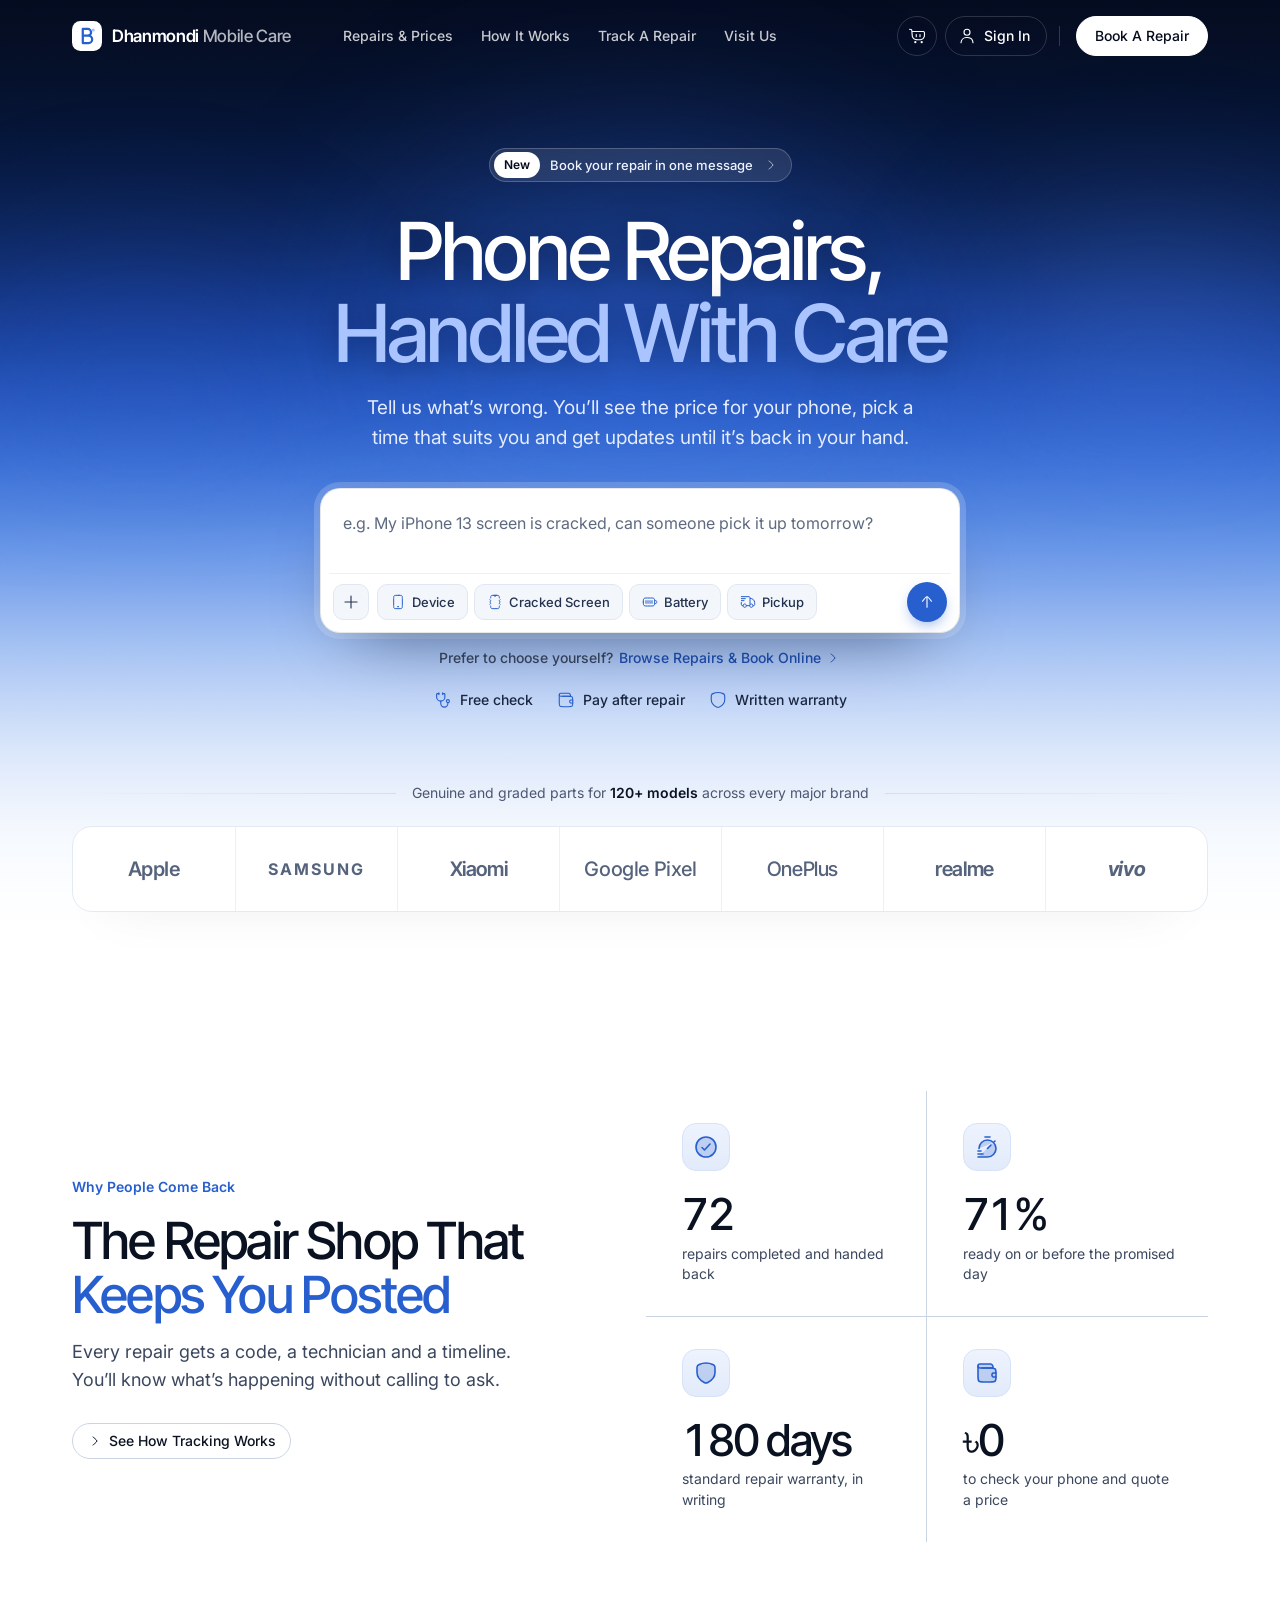
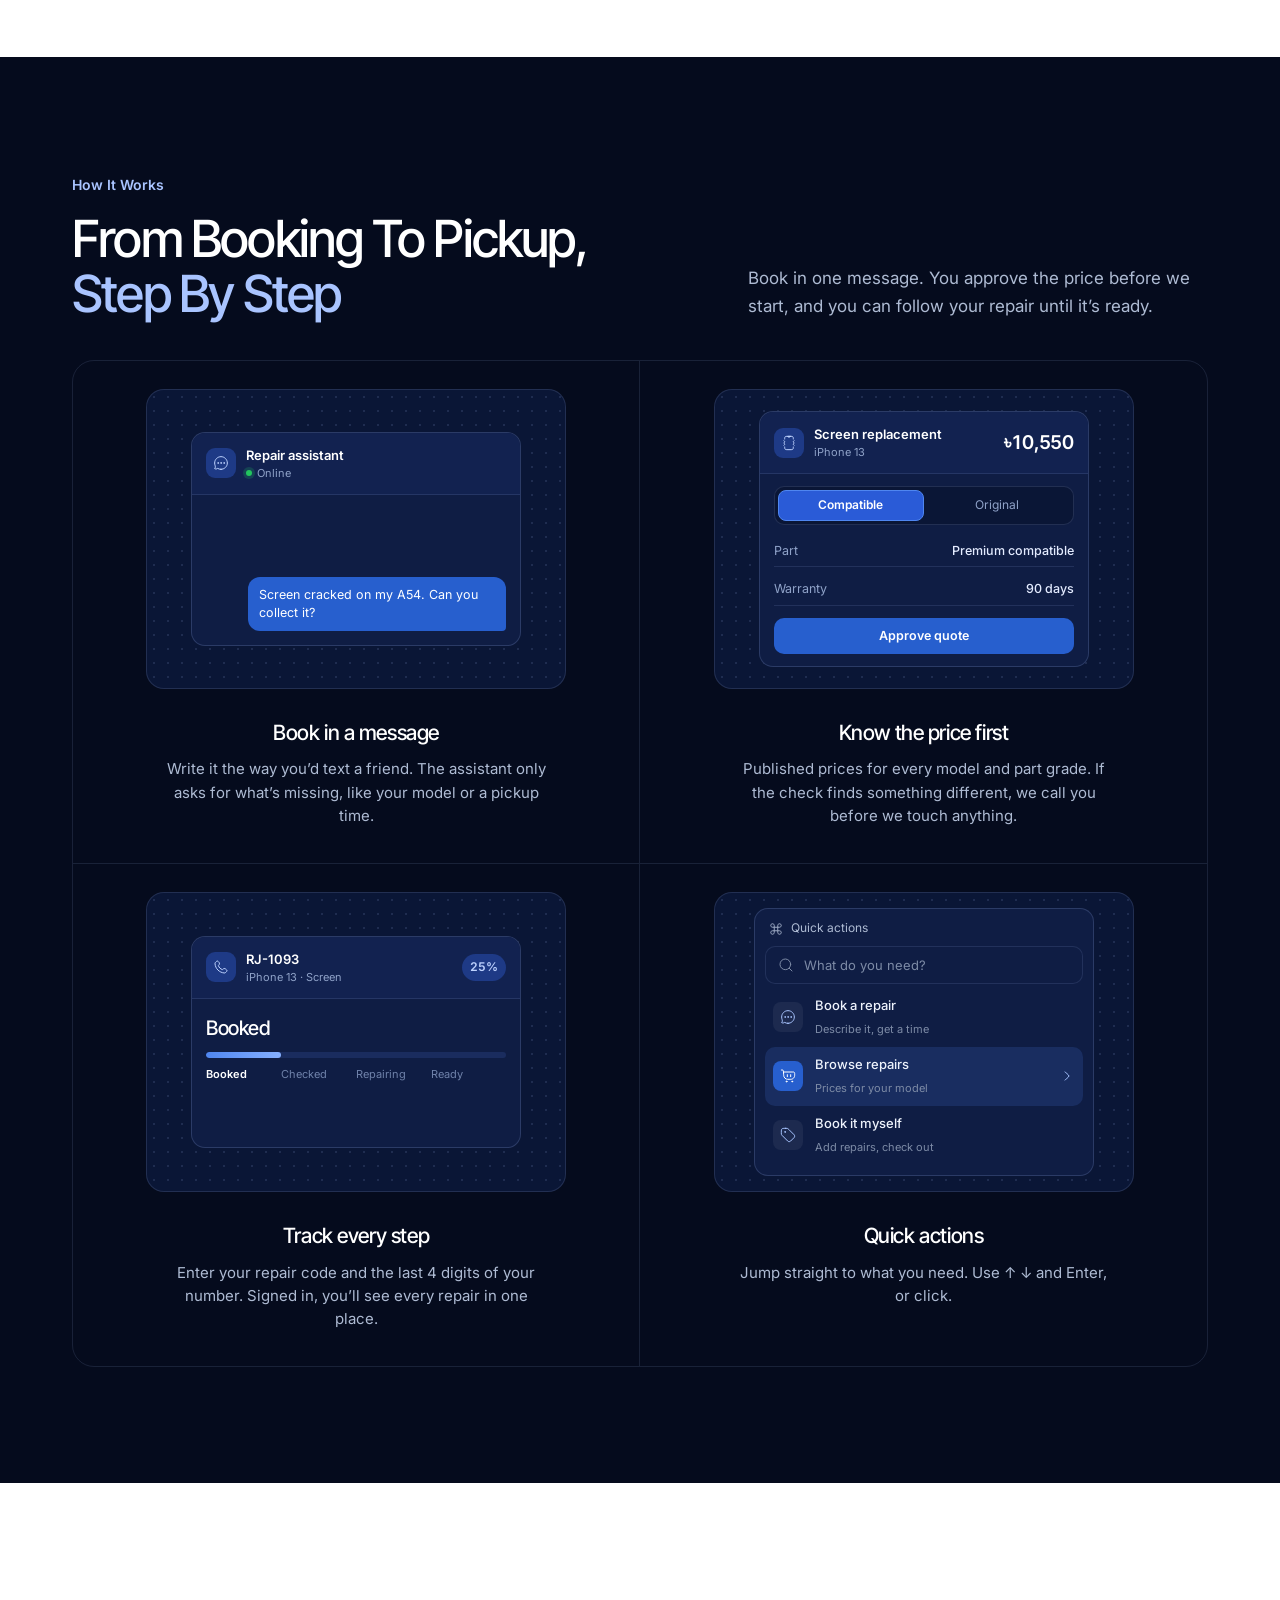
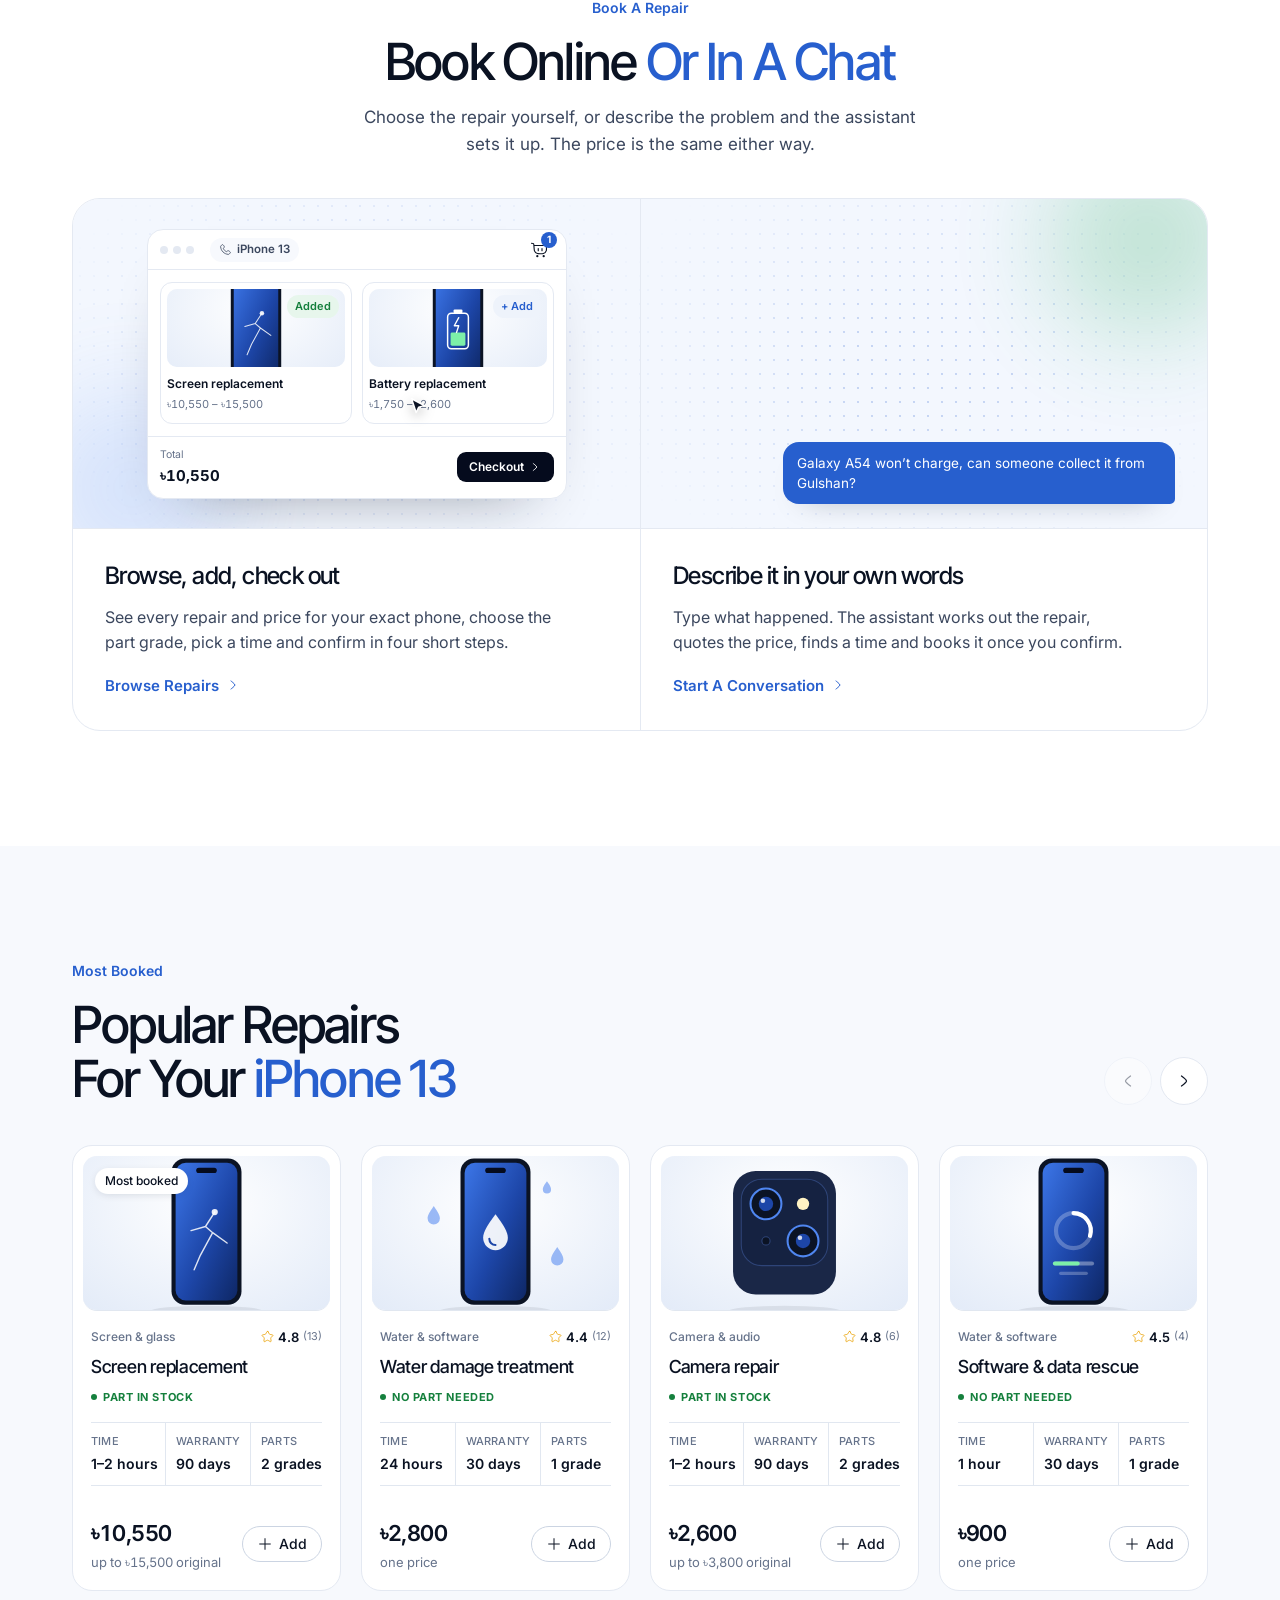
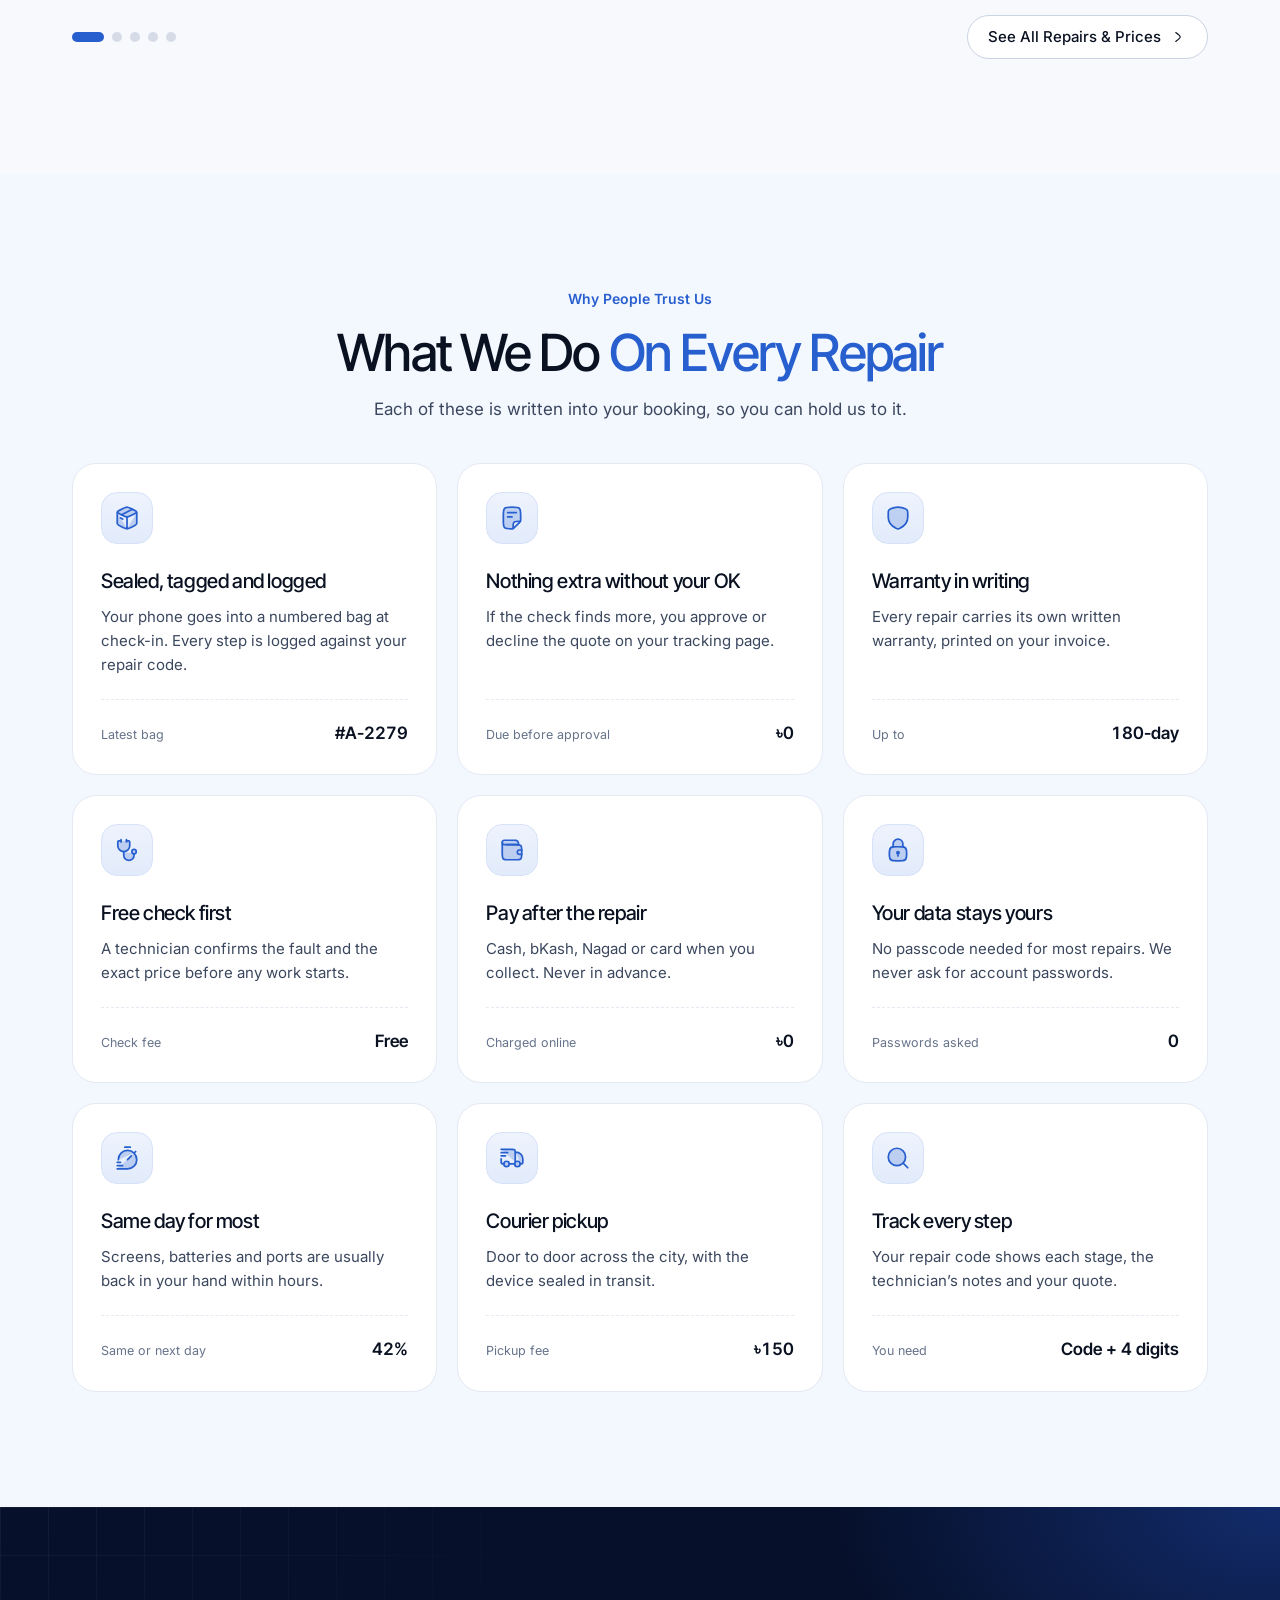
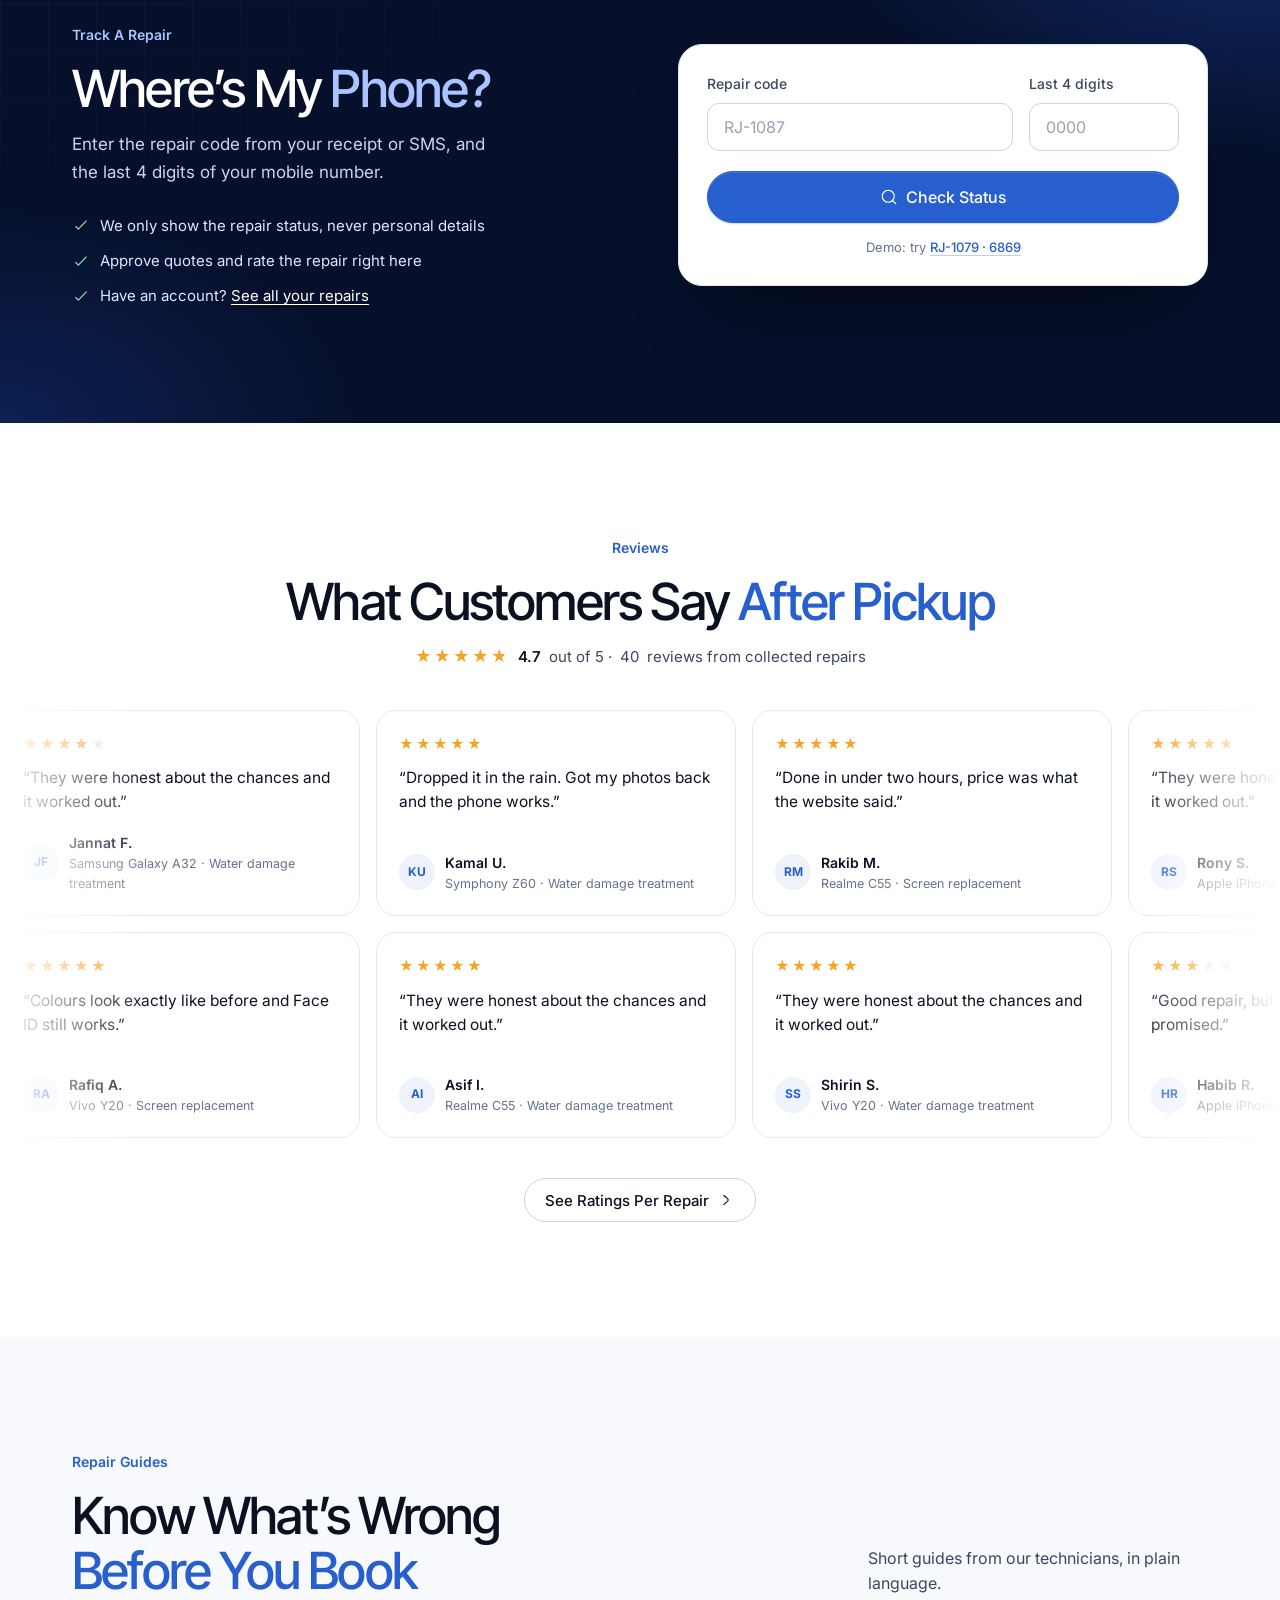
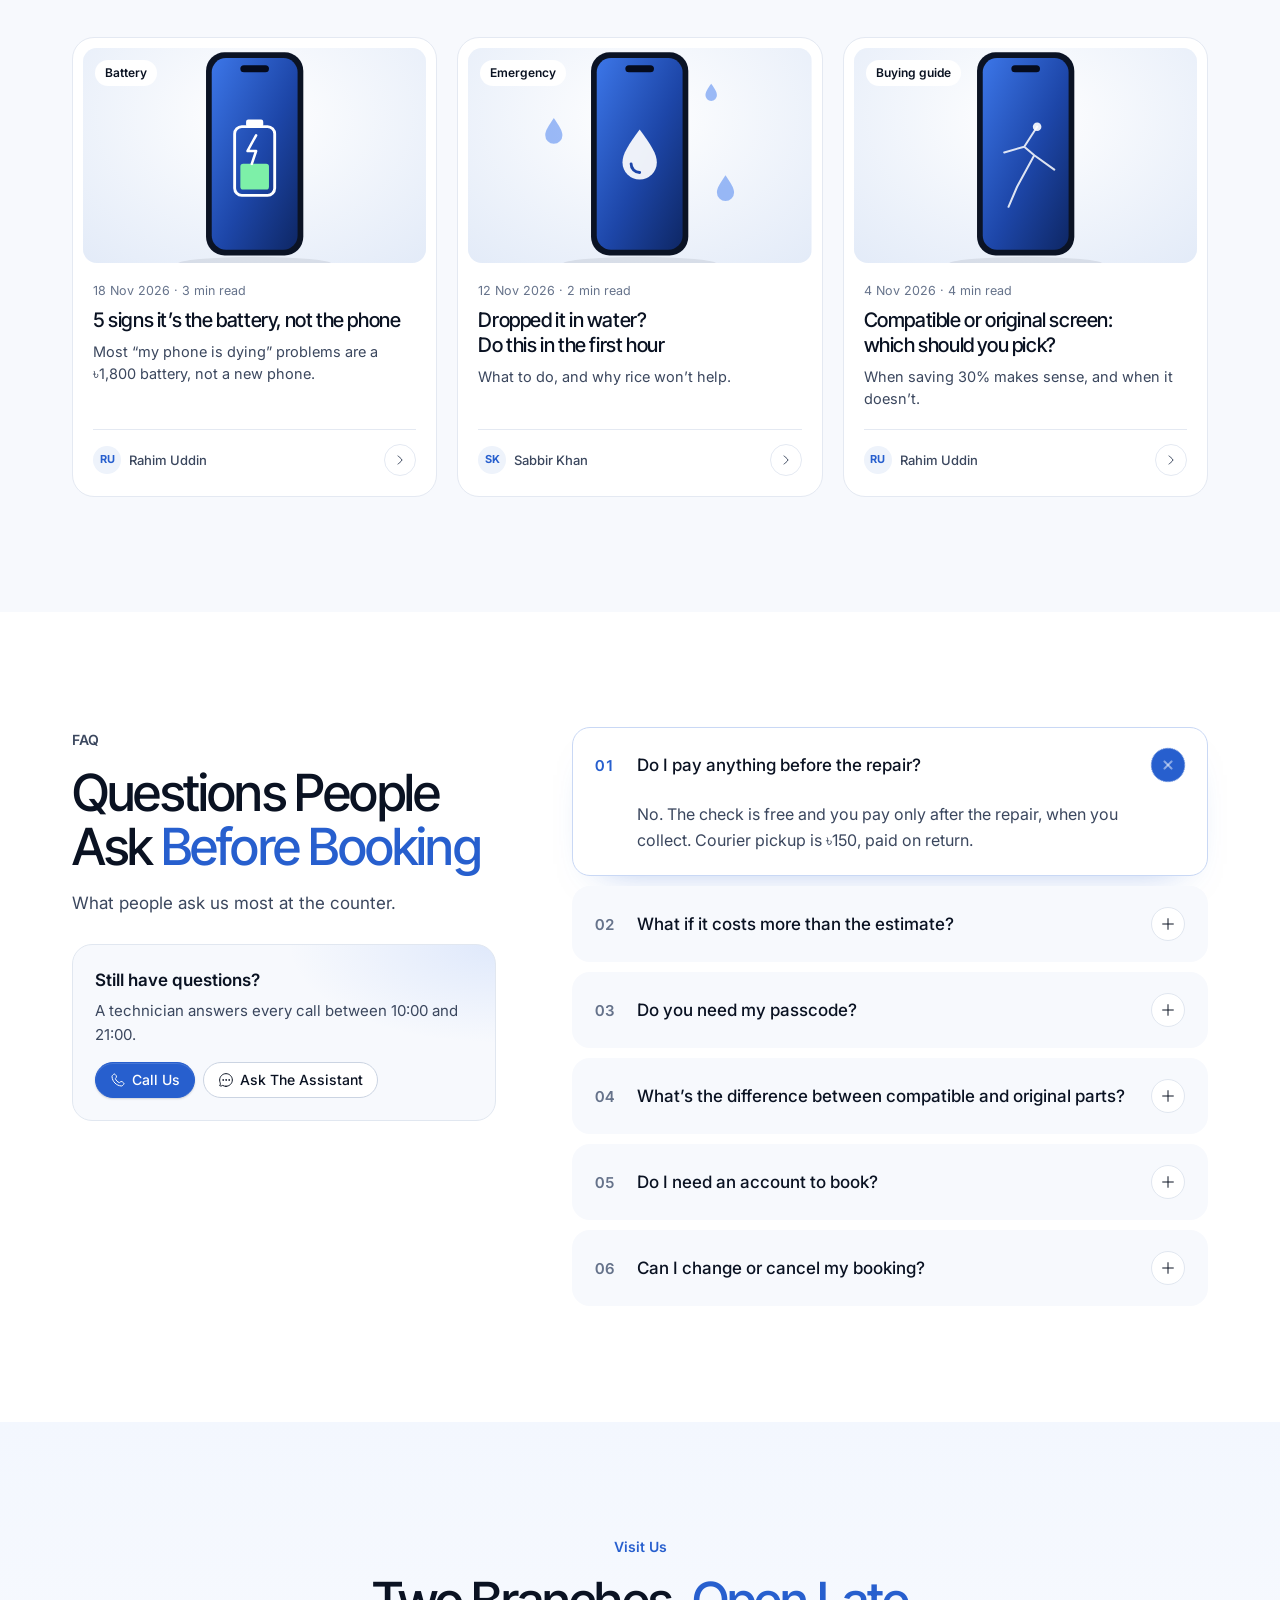
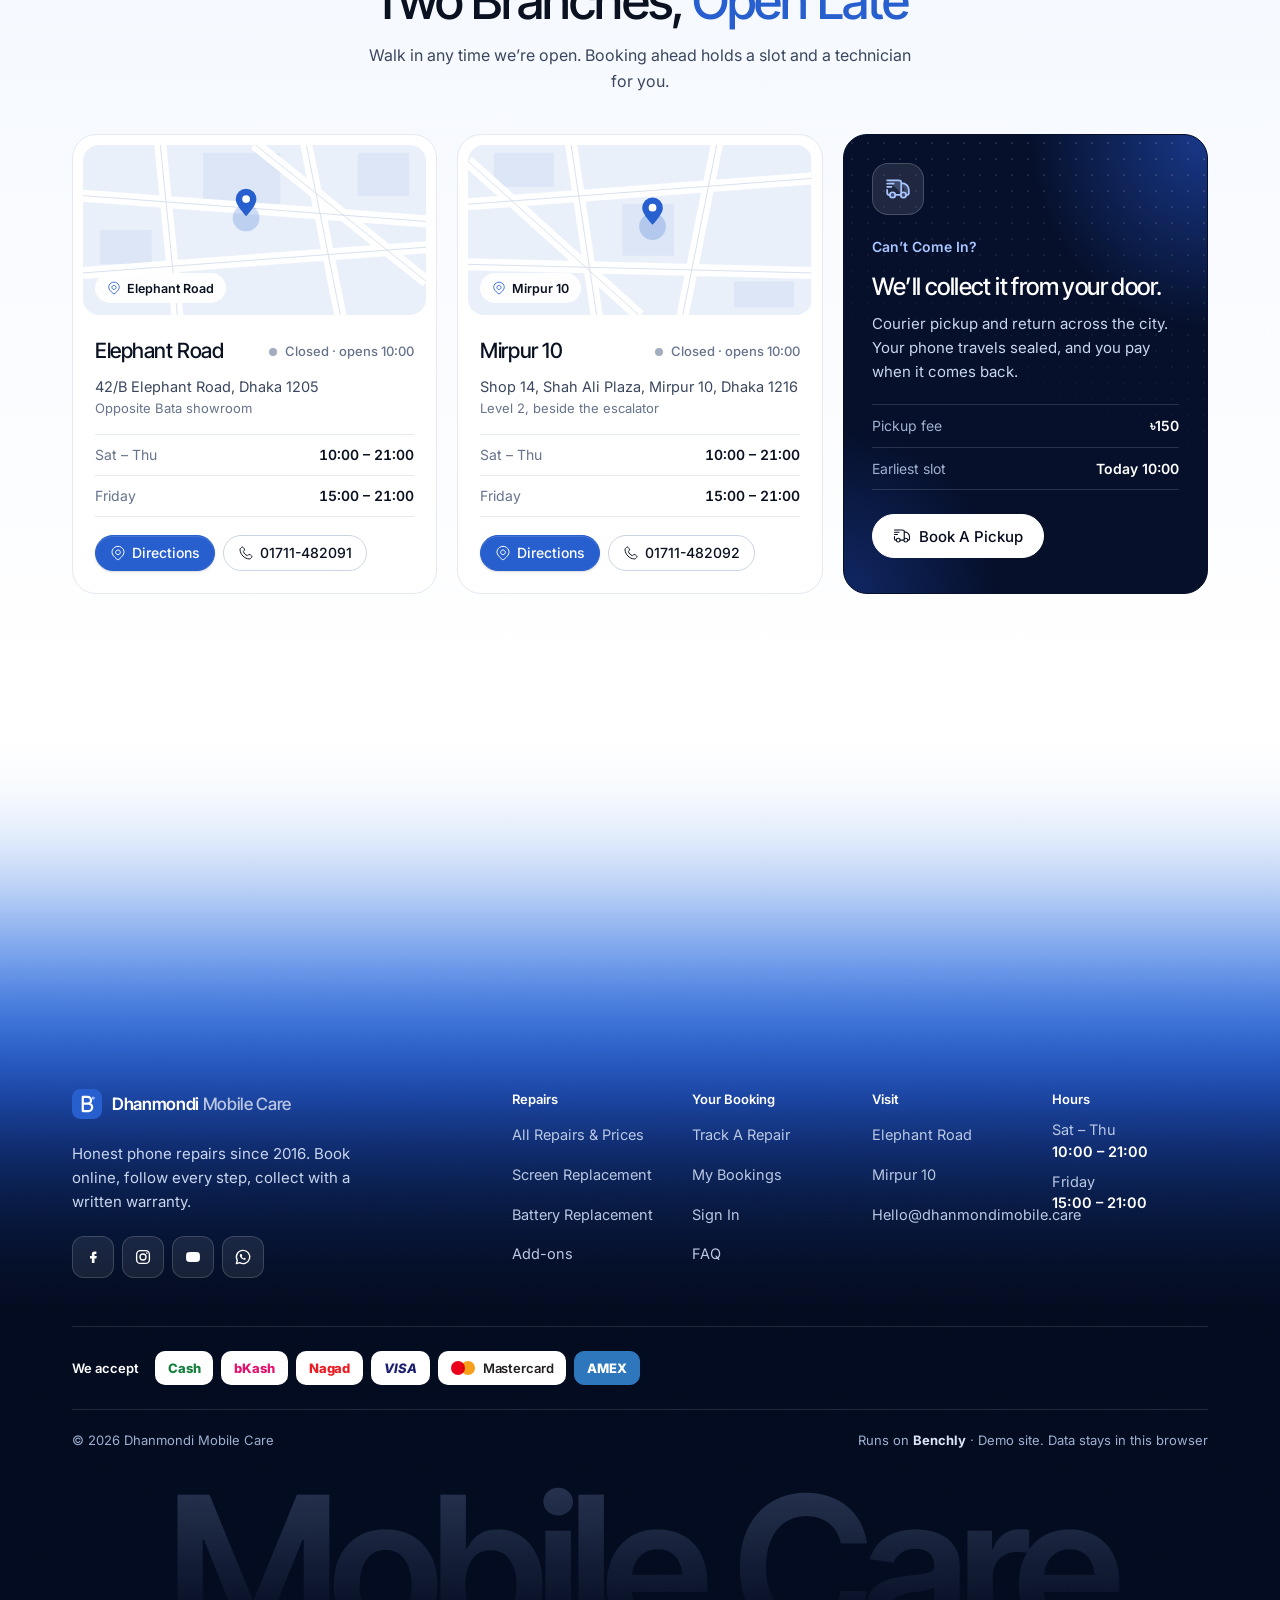
==== site/index.html @ 41fb2af5 "Sign in and sign up: single-column layout on tablet and mobile" ====
<!doctype html>
<html lang="en">
<head>
<meta charset="utf-8">
<meta name="viewport" content="width=device-width,initial-scale=1,viewport-fit=cover">
<title>Dhanmondi Mobile Care | Phone repair in Dhaka</title>
<meta name="description" content="Honest phone repair in Dhaka. See the price for your phone, book a time and track the repair. Screens, batteries, charging ports and more, each with a written warranty.">
<meta name="theme-color" content="#050B1D">
<link rel="icon" href="data:image/svg+xml,%3Csvg xmlns='http://www.w3.org/2000/svg' viewBox='0 0 32 32'%3E%3Crect width='32' height='32' rx='9' fill='%23275FCE'/%3E%3Cpath d='M12 10h8a2 2 0 0 1 2 2v12a2 2 0 0 1-2 2h-8a2 2 0 0 1-2-2V12a2 2 0 0 1 2-2Z' fill='none' stroke='white' stroke-width='2'/%3E%3C/svg%3E">
<link rel="preconnect" href="https://fonts.googleapis.com"><link rel="preconnect" href="https://fonts.gstatic.com" crossorigin>
<link href="https://fonts.googleapis.com/css2?family=Inter:wght@400;500;600&family=Inter+Tight:ital,wght@0,500;0,600;1,500;1,600&display=swap" rel="stylesheet">
<link rel="stylesheet" href="site.css?v=40"><link rel="stylesheet" href="pages.css?v=40"><link rel="stylesheet" href="lower.css?v=46">
<link rel="stylesheet" href="nx.css?v=91">
<link rel="preconnect" href="https://api.fontshare.com" crossorigin><link rel="stylesheet" href="https://api.fontshare.com/v2/css?f[]=general-sans@400,500,600&display=swap">
</head>
<body data-page="home">
<a class="skip" href="#main">Skip to content</a>
<header class="nav" id="nav"></header>

<main id="main">
<!-- HERO -->
<section class="hero" id="top" data-theme="dark">
  <div class="hero-mesh" aria-hidden="true"><i class="m1"></i><i class="m2"></i><i class="m3"></i><i class="m4"></i></div>
  <div class="wrap hero-in">
    <button class="announce" type="button" data-ai-open><span class="tag">New</span>Book your repair in one message<span data-icon="right"></span></button>
    <h1>Phone repairs,<br><em>handled with care</em></h1>
    <p class="lede">Tell us what’s wrong. You’ll see the price for your phone, pick a time that suits you and get updates until it’s back in your hand.</p>
    <form class="composer" id="heroAsk" autocomplete="off">
      <label for="heroInput" class="sr">Describe what’s wrong with your phone</label>
      <textarea id="heroInput" rows="2" maxlength="300" placeholder="e.g. My iPhone 13 screen is cracked, can someone pick it up tomorrow?"></textarea>
      <div class="c-bar">
        <div class="c-more"><button type="button" class="c-plus" aria-label="More options" aria-expanded="false" data-plus data-icon="plus"></button>
          <div class="c-menu" role="menu" hidden><button role="menuitem" type="button" data-go="#track"><span data-icon="search"></span>Track a repair</button><button role="menuitem" type="button" data-go="repairs.html"><span data-icon="tag"></span>Browse repairs & prices</button><button role="menuitem" type="button" data-go="#book"><span data-icon="list"></span>Book it myself</button></div></div>
        <div class="c-chips" aria-label="Suggestions">
          <button type="button" data-fill="iPhone 13"><span data-icon="phoneDev"></span>Device</button>
          <button type="button" data-fill="cracked screen"><span data-icon="glass"></span>Cracked screen</button>
          <button type="button" data-fill="battery drains fast"><span data-icon="battery"></span>Battery</button>
          <button type="button" data-fill="pick it up tomorrow"><span data-icon="truck"></span>Pickup</button>
        </div>
        <span class="c-count" aria-hidden="true"><span data-icon="secure"></span>Private</span>
        <button class="c-send" type="submit" aria-label="Send to the repair assistant" data-icon="send"></button>
      </div>
    </form>
    <p class="hero-alt">Prefer to choose yourself? <a href="repairs.html">Browse repairs & book online<span data-icon="right"></span></a></p>
    <ul class="hero-trust"><li><span data-icon="diag"></span>Free check</li><li><span data-icon="wallet"></span>Pay after repair</li><li><span data-icon="shield"></span>Written warranty</li></ul>
  </div>
  <div class="wrap brands2" aria-label="Brands we repair"><p class="br-cap"><span class="br-line"></span><span>Genuine and graded parts for <b>120+ models</b> across every major brand</span><span class="br-line"></span></p><ul class="br-row"><li><b class="b-apple">Apple</b></li><li><b class="b-sam">SAMSUNG</b></li><li><b class="b-xi">Xiaomi</b></li><li><b class="b-g">Google Pixel</b></li><li><b class="b-op">OnePlus</b></li><li><b class="b-re">realme</b></li><li><b class="b-vi">vivo</b></li></ul></div>
</section>

<!-- PROOF -->
<section class="proof">
  <div class="wrap proof-in">
    <div class="proof-copy"><p class="eyebrow">Why people come back</p><h2>The repair shop that<br><em>keeps you posted</em></h2><p>Every repair gets a code, a technician and a timeline. You’ll know what’s happening without calling to ask.</p><a class="s-btn sm" href="#track"><span data-icon="right"></span>See how tracking works</a></div>
    <div class="stats" id="stats" aria-label="Shop numbers">
      <div class="stat"><span class="s-ic" data-duo="okCircle"></span><b data-stat="delivered">0</b><small>repairs completed and handed back</small></div>
      <div class="stat"><span class="s-ic" data-duo="timer"></span><b data-stat="onTime">0%</b><small>ready on or before the promised day</small></div>
      <div class="stat"><span class="s-ic" data-duo="shield"></span><b data-stat="warranty">0 days</b><small>standard repair warranty, in writing</small></div>
      <div class="stat"><span class="s-ic" data-duo="wallet"></span><b>৳0</b><small>to check your phone and quote a price</small></div>
    </div>
  </div>
  <div class="proof-glow" aria-hidden="true"></div>
</section>

<!-- HOW (dark bento) -->
<section class="dark" id="how" data-theme="dark">
  <div class="dark-mesh" aria-hidden="true"></div>
  <div class="wrap">
    <div class="dark-head"><div><p class="eyebrow light">How it works</p><h2>From booking to pickup,<br><em>step by step</em></h2></div><p>Book in one message. You approve the price before we start, and you can follow your repair until it’s ready.</p></div>
    <div class="bento">
      <article class="b-card"><div class="b-vis hw hw-chat" data-s="0" aria-hidden="true"><div class="hw-win">
          <div class="hw-bar"><span class="hw-av" data-icon="chat"></span><span class="hw-id"><b>Repair assistant</b><small><i></i>Online</small></span></div>
          <div class="hw-body">
            <div class="hm me">Screen cracked on my A54. Can you collect it?</div>
            <div class="hm typing"><span></span><span></span><span></span></div>
            <div class="hm bot">Yes. A Galaxy A54 screen is <b>৳5,100</b>. Courier today at 18:00?</div>
            <div class="hm done"><span data-icon="check"></span>Booked · RJ-1094</div>
          </div></div></div>
        <h3>Book in a message</h3><p>Write it the way you’d text a friend. The assistant only asks for what’s missing, like your model or a pickup time.</p></article>
      <article class="b-card"><div class="b-vis hw hw-quote" data-s="0" aria-hidden="true"><div class="hw-win">
          <div class="hw-bar"><span class="hw-av" data-icon="glass"></span><span class="hw-id"><b>Screen replacement</b><small>iPhone 13</small></span><strong id="qvPrice">৳10,550</strong></div>
          <div class="hw-body">
            <div class="qv-seg"><span>Compatible</span><span>Original</span><i></i></div>
            <div class="qv-r"><span>Part</span><b id="qvGrade">Premium compatible</b></div>
            <div class="qv-r"><span>Warranty</span><b id="qvWar">90 days</b></div>
            <div class="qv-btn"><span class="a">Approve quote</span><span class="b"><span data-icon="check"></span>Approved. Nothing paid yet</span></div>
          </div></div></div>
        <h3>Know the price first</h3><p>Published prices for every model and part grade. If the check finds something different, we call you before we touch anything.</p></article>
      <article class="b-card"><div class="b-vis hw hw-track" data-s="0" aria-hidden="true"><div class="hw-win">
          <div class="hw-bar"><span class="hw-av" data-icon="phone"></span><span class="hw-id"><b>RJ-1093</b><small>iPhone 13 · Screen</small></span><em class="tv-pct" id="tvPct">25%</em></div>
          <div class="hw-body">
            <b class="tv-title" id="tvTitle">Checked</b>
            <div class="tv-bar"><i></i></div>
            <ol class="tv-steps"><li>Booked</li><li>Checked</li><li>Repairing</li><li>Ready</li></ol>
            <p class="tv-note" id="tvNote"><span class="dot"></span>Rahim confirmed the fault · 11:04</p>
          </div></div></div>
        <h3>Track every step</h3><p>Enter your repair code and the last 4 digits of your number. Signed in, you’ll see every repair in one place.</p></article>
      <article class="b-card"><div class="b-vis hw qa" id="qa"><div class="hw-win qa-win">
          <div class="qa-h"><span data-icon="cmd"></span>Quick actions</div>
          <div class="qa-search"><span data-icon="search"></span><input id="qaInput" type="search" placeholder="What do you need?" aria-label="Filter quick actions"></div>
          <ul class="qa-list" role="list" id="qaList"></ul></div></div>
        <h3>Quick actions</h3><p>Jump straight to what you need. Use ↑ ↓ and Enter, or click.</p></article>
      <i class="b-cross" aria-hidden="true"></i>
    </div>
  </div>
</section>

<!-- TWO WAYS -->
<!-- ================= BOOK (two ways, dotted feature cards) ================= -->
<section class="nx nx-book" id="book">
  <div class="wrap">
    <header class="nx-head"><p class="nx-k">Book a repair</p><h2>Book online <em>or in a chat</em></h2><p>Choose the repair yourself, or describe the problem and the assistant sets it up. The price is the same either way.</p></header>
    <div class="fx-grid">
      <article class="fx-card">
        <div class="fx-vis" aria-hidden="true">
          <div class="bk-shop" data-s="0">
            <div class="bks-win">
              <div class="bks-bar"><span class="bks-dots"><i></i><i></i><i></i></span><span class="bks-dev"><span data-icon="phone"></span>iPhone 13</span><span class="bks-cart"><span data-icon="cart"></span><b id="bkCount">1</b></span></div>
              <div class="bks-grid">
                <div class="bk-p p1"><span class="bk-art" data-art="screen"></span><b>Screen replacement</b><small>৳10,550 – ৳15,500</small><i class="ok">Added</i></div>
                <div class="bk-p p2"><span class="bk-art" data-art="battery"></span><b>Battery replacement</b><small>৳1,750 – ৳2,600</small><i class="add">+ Add</i><i class="ok">Added</i></div>
              </div>
              <div class="bks-foot"><span><small>Total</small><b id="bkTotal">৳10,550</b></span><em>Checkout<span data-icon="right"></span></em></div>
              <svg class="bks-cur" width="22" height="22" viewBox="0 0 24 24"><path d="M5 3l14 7.5-6.2 1.6L10 18z" fill="#0B1324" stroke="#fff" stroke-width="1.6" stroke-linejoin="round"/></svg>
            </div>
          </div>
        </div>
        <div class="fx-txt"><h3>Browse, add, check out</h3><p>See every repair and price for your exact phone, choose the part grade, pick a time and confirm in four short steps.</p><a class="fx-a" href="repairs.html">Browse repairs<span data-icon="right"></span></a></div>
      </article>
      <article class="fx-card">
        <div class="fx-vis" aria-hidden="true">
          <div class="bk-chat" data-s="0">
            <div class="bc me">Galaxy A54 won’t charge, can someone collect it from Gulshan?</div>
            <div class="bc dots"><span></span><span></span><span></span></div>
            <div class="bc bot"><span class="bc-av" data-icon="chat"></span><span>Charging port repair is <b>৳800</b>. When should our courier come?</span></div>
            <div class="bc-chips"><span>Today 18:00</span><span>Tomorrow 10:00</span></div>
            <div class="bc-done"><span data-icon="check"></span><span><b>Booked · RJ-1094</b><small>Courier today 18:00</small></span></div>
          </div>
        </div>
        <div class="fx-txt"><h3>Describe it in your own words</h3><p>Type what happened. The assistant works out the repair, quotes the price, finds a time and books it once you confirm.</p><button class="fx-a" type="button" data-ai-open>Start a conversation<span data-icon="right"></span></button></div>
      </article>
    </div>
  </div>
</section>

<!-- ================= POPULAR (product cards) ================= -->
<section class="nx nx-pop" id="popular">
  <div class="wrap">
    <div class="nx-split"><div><p class="nx-k">Most booked</p><h2>Popular repairs for your <em data-dev-name>iPhone 13</em></h2></div>
      <div class="car-nav"><button type="button" class="car-b" data-car="-1" aria-label="Previous repairs" aria-controls="featGrid"><span data-icon="left"></span></button><button type="button" class="car-b" data-car="1" aria-label="Next repairs" aria-controls="featGrid"><span data-icon="right"></span></button></div></div>
    <div class="car" id="featCar"><div class="car-track" id="featGrid" role="list" aria-label="Most booked repairs" tabindex="0"></div></div>
    <div class="car-foot"><div class="car-dots" id="featDots" aria-hidden="true"></div><a class="s-btn" href="repairs.html">See all repairs & prices<span data-icon="right"></span></a></div>
  </div>
</section>


<!-- ================= TRUST (9 consistent cards, duotone icons) ================= -->
<section class="nx nx-prom">
  <div class="wrap">
    <header class="nx-head"><p class="nx-k">Why people trust us</p><h2>What we do <em>on every repair</em></h2><p>Each of these is written into your booking, so you can hold us to it.</p></header>
    <ul class="tc-grid"><li class="tc"><span class="tc-ic" data-duo="package"></span><h3>Sealed, tagged and logged</h3><p>Your phone goes into a numbered bag at check-in. Every step is logged against your repair code.</p><span class="tc-f"><small>Latest bag</small><b data-cfg="lastTag"></b></span></li><li class="tc"><span class="tc-ic" data-duo="file"></span><h3>Nothing extra without your OK</h3><p>If the check finds more, you approve or decline the quote on your tracking page.</p><span class="tc-f"><small>Due before approval</small><b>৳0</b></span></li><li class="tc"><span class="tc-ic" data-duo="shield"></span><h3>Warranty in writing</h3><p>Every repair carries its own written warranty, printed on your invoice.</p><span class="tc-f"><small>Up to</small><b data-cfg="maxWarranty"></b></span></li><li class="tc"><span class="tc-ic" data-duo="diag"></span><h3>Free check first</h3><p>A technician confirms the fault and the exact price before any work starts.</p><span class="tc-f"><small>Check fee</small><b>Free</b></span></li><li class="tc"><span class="tc-ic" data-duo="wallet"></span><h3>Pay after the repair</h3><p>Cash, bKash, Nagad or card when you collect. Never in advance.</p><span class="tc-f"><small>Charged online</small><b>৳0</b></span></li><li class="tc"><span class="tc-ic" data-duo="lock"></span><h3>Your data stays yours</h3><p>No passcode needed for most repairs. We never ask for account passwords.</p><span class="tc-f"><small>Passwords asked</small><b>0</b></span></li><li class="tc"><span class="tc-ic" data-duo="timer"></span><h3>Same day for most</h3><p>Screens, batteries and ports are usually back in your hand within hours.</p><span class="tc-f"><small>Same or next day</small><b data-cfg="sameDay"></b></span></li><li class="tc"><span class="tc-ic" data-duo="truck"></span><h3>Courier pickup</h3><p>Door to door across the city, with the device sealed in transit.</p><span class="tc-f"><small>Pickup fee</small><b data-cfg="pickup"></b></span></li><li class="tc"><span class="tc-ic" data-duo="search"></span><h3>Track every step</h3><p>Your repair code shows each stage, the technician’s notes and your quote.</p><span class="tc-f"><small>You need</small><b>Code + 4 digits</b></span></li></ul>
  </div>
</section>

<!-- ================= TRACK (dark band) ================= -->
<section class="nx nx-track" id="track" data-theme="dark">
  <div class="wrap tr-in">
    <div class="tr-copy"><p class="nx-k light">Track a repair</p><h2>Where’s my <em>phone?</em></h2><p>Enter the repair code from your receipt or SMS, and the last 4 digits of your mobile number.</p>
      <ul class="tr-list"><li><span data-icon="check"></span>We only show the repair status, never personal details</li><li><span data-icon="check"></span>Approve quotes and rate the repair right here</li><li><span data-icon="check"></span><span>Have an account? <a href="account.html#bookings">See all your repairs</a></span></li></ul></div>
    <div class="track-card">
      <form id="trackForm" novalidate>
        <div class="f-row"><div class="f"><label for="tCode">Repair code</label><input id="tCode" name="code" placeholder="RJ-1087" autocomplete="off" autocapitalize="characters" spellcheck="false"></div><div class="f sm"><label for="tPhone">Last 4 digits</label><input id="tPhone" name="last4" placeholder="0000" inputmode="numeric" maxlength="4" autocomplete="off"></div></div>
        <p class="f-err" id="tErr" role="alert"></p>
        <button class="s-btn primary block lg" type="submit"><span data-icon="search"></span>Check status</button>
        <p class="demo-hint" id="demoHint"></p>
      </form>
      <div id="trackOut" aria-live="polite"></div>
    </div>
  </div>
</section>

<!-- ================= REVIEWS (wall) ================= -->
<section class="nx nx-voices" id="reviews">
  <div class="wrap">
    <header class="nx-head"><p class="nx-k">Reviews</p><h2>What customers say <em>after pickup</em></h2><p class="vw-sum"><span class="vw-stars" id="vwStars"></span><b data-cfg="rating"></b> out of 5 · <span data-cfg="reviews"></span> reviews from collected repairs</p></header>
  </div>
  <div class="vw" id="voiceWall" aria-label="Customer reviews"><div class="vw-row" data-dir="l"></div><div class="vw-row" data-dir="r"></div></div>
  <div class="wrap nx-more"><a class="s-btn" href="repairs.html">See ratings per repair<span data-icon="right"></span></a></div>
</section>

<!-- ================= GUIDES (tips rail) ================= -->
<section class="nx nx-guides" id="guides">
  <div class="wrap">
    <div class="nx-split"><div><p class="nx-k">Repair guides</p><h2>Know what’s wrong <em>before you book</em></h2></div><p class="nx-side">Short guides from our technicians, in plain language.</p></div>
    <div class="ar-grid" id="gdGrid"></div>
  </div>
</section>

<section class="nx lw-faq" id="faq">
  <div class="wrap lf-in">
    <div class="lf-side"><p class="nx-k">FAQ</p><h2>Questions people ask <em>before booking</em></h2><p>What people ask us most at the counter.</p>
      <div class="lf-help"><b>Still have questions?</b><p>A technician answers every call between <span data-cfg="callHours"></span>.</p><div><a class="s-btn sm primary" href="#" data-cfg-tel><span data-icon="phone"></span>Call us</a><button class="s-btn sm" type="button" data-ai-open><span data-icon="chat"></span>Ask the assistant</button></div></div></div>
    <div class="lf-list">
      <details open><summary><span class="n">01</span><span class="q">Do I pay anything before the repair?</span><span class="fx" data-icon="plus"></span></summary><p>No. The check is free and you pay only after the repair, when you collect. Courier pickup is <span data-cfg="pickup"></span>, paid on return.</p></details>
      <details><summary><span class="n">02</span><span class="q">What if it costs more than the estimate?</span><span class="fx" data-icon="plus"></span></summary><p>We send you a quote with the reason and the new price. You approve or decline it on your tracking page or in your account, and we don’t start until you do. Decline, and you pay nothing and take your phone back.</p></details>
      <details><summary><span class="n">03</span><span class="q">Do you need my passcode?</span><span class="fx" data-icon="plus"></span></summary><p>For most repairs, no. For final testing we may ask you to unlock it in person. We never ask for passwords to your accounts.</p></details>
      <details><summary><span class="n">04</span><span class="q">What’s the difference between compatible and original parts?</span><span class="fx" data-icon="plus"></span></summary><p>Original parts come from the manufacturer where available. Premium compatible parts are tested high-grade replacements that cost less. Both carry the same warranty.</p></details>
      <details><summary><span class="n">05</span><span class="q">Do I need an account to book?</span><span class="fx" data-icon="plus"></span></summary><p>No. You can book as a guest. An account shows every repair linked to your number and lets you reschedule or cancel online.</p></details>
      <details><summary><span class="n">06</span><span class="q">Can I change or cancel my booking?</span><span class="fx" data-icon="plus"></span></summary><p>Yes, for free, any time before your phone reaches us. Use your account, reply to our SMS or tell the assistant.</p></details>
    </div>
  </div>
</section>

<!-- ================= VISIT ================= -->
<section class="nx nx-visit" id="visit">
  <div class="wrap">
    <header class="nx-head"><p class="nx-k">Visit us</p><h2>Two branches, <em>open late</em></h2><p id="visitNow"></p></header>
    <div class="visit-grid" id="visitGrid"></div>
  </div>
</section>

</main>

<footer class="foot" id="foot"></footer>

<script src="../js/icons.js?v=9"></script><script src="site-icons.js?v=2"></script><script src="../js/core.js?v=9"></script><script src="../js/ui.js?v=9"></script><script src="../js/domain.js?v=10"></script><script src="../js/shopcfg.js?v=5"></script><script src="../js/auth.js?v=9"></script>
<script src="bridge.js?v=96"></script><script src="assistant.js?v=96"></script><script src="shop.js?v=110"></script><script src="account.js?v=98"></script><script src="layout.js?v=111"></script><script src="guides.js?v=96"></script><script src="home.js?v=96"></script>
</body>
</html>
---- site/site.css ----
/* Dhanmondi Mobile Care — public website (runs on Benchly) */
:root{
  --ink:#050B1D;--navy:#0A1532;--navy-2:#0E1C40;--blue:#275FCE;--blue-h:#1F4FB0;--blue-l:#4F86F0;--glow:#2F6BFF;
  --pale:#EEF3FB;--paper:#F7F9FD;--white:#fff;
  --text:#0B1324;--text-2:#46526A;--text-3:#7A869C;--line:#E2E8F2;--line-2:#CDD6E4;
  --d-text:#E8EEFA;--d-text-2:#9AA8C3;--d-text-3:#66748F;--d-line:rgba(173,196,255,.12);--d-card:#0A1430;
  --green:#15803D;--green-bg:#E7F6EC;--red:#C42B2B;--red-bg:#FDECEC;
  --r-sm:8px;--r:12px;--r-lg:16px;--r-xl:22px;
  --ease:cubic-bezier(.2,.8,.2,1);
  --display:'Inter Tight','Inter',system-ui,sans-serif;
  --body:'Inter',system-ui,-apple-system,sans-serif;
  --w:1200px;
}
*{box-sizing:border-box}
[hidden]{display:none!important}
html{scroll-behavior:smooth;scroll-padding-top:84px;-webkit-text-size-adjust:100%}
body{margin:0;font-family:var(--body);font-size:16px;line-height:1.55;color:var(--text);background:var(--paper);-webkit-font-smoothing:antialiased;text-rendering:optimizeLegibility}
body.ai-open{overflow:hidden}
h1,h2,h3,h4,p{margin:0}
button,input,select,textarea{font:inherit;color:inherit}
button{cursor:pointer;background:none;border:0;padding:0}
a{color:inherit;text-decoration:none}
img,svg{display:block}
.ic{flex:none}
em{font-style:italic}
.wrap{width:100%;max-width:var(--w);margin:0 auto;padding:0 32px}
.sr{position:absolute!important;width:1px;height:1px;overflow:hidden;clip:rect(0 0 0 0);white-space:nowrap}
.skip{position:fixed;left:16px;top:-60px;z-index:100;background:#fff;color:var(--text);padding:10px 16px;border-radius:var(--r-sm);font-weight:500;transition:top .2s}
.skip:focus{top:12px}
:focus-visible{outline:2px solid var(--blue-l);outline-offset:2px;border-radius:6px}
::selection{background:#CFE0FF;color:var(--ink)}

/* ---------- buttons ---------- */
.s-btn{display:inline-flex;align-items:center;justify-content:center;gap:8px;height:44px;padding:0 20px;border-radius:999px;font-size:15px;font-weight:500;line-height:1;white-space:nowrap;border:1px solid var(--line-2);background:#fff;color:var(--text);transition:background .18s var(--ease),border-color .18s,color .18s,transform .12s,box-shadow .18s}
.s-btn:hover{background:#F2F5FA}
.s-btn:active{transform:translateY(1px)}
.s-btn .ic{width:18px;height:18px}
.s-btn.sm{height:36px;padding:0 14px;font-size:14px;gap:6px}
.s-btn.sm .ic{width:16px;height:16px}
.s-btn.primary{background:var(--blue);border-color:var(--blue);color:#fff;box-shadow:0 1px 2px rgba(5,11,29,.16),inset 0 1px 0 rgba(255,255,255,.14)}
.s-btn.primary:hover{background:var(--blue-h);border-color:var(--blue-h)}
.s-btn.light{background:#fff;border-color:#fff;color:var(--ink)}
.s-btn.light:hover{background:#E9EFFB}
.s-btn.glass{background:rgba(255,255,255,.08);border-color:rgba(255,255,255,.2);color:#fff}
.s-btn.glass:hover{background:rgba(255,255,255,.14)}
.s-btn.ghost{background:transparent;border-color:transparent;color:var(--text-2)}
.s-btn.ghost:hover{background:rgba(11,19,36,.05);color:var(--text)}
.s-btn.block{width:100%}
.s-btn:disabled{opacity:.55;pointer-events:none}
.lnk{color:var(--blue);font-weight:500;text-decoration:underline;text-decoration-color:rgba(39,95,206,.3);text-underline-offset:3px;transition:text-decoration-color .15s}
.lnk:hover{text-decoration-color:var(--blue)}

/* ---------- nav ---------- */
.nav{position:fixed;inset:0 0 auto;z-index:40;color:#fff;transition:background .25s var(--ease),color .25s,box-shadow .25s,backdrop-filter .25s}
.nav-in{height:72px;display:flex;align-items:center;gap:32px}
.nav.solid{background:rgba(5,11,29,.72);backdrop-filter:blur(16px) saturate(1.4);-webkit-backdrop-filter:blur(16px) saturate(1.4);box-shadow:0 1px 0 rgba(255,255,255,.06)}
.nav.light{background:rgba(247,249,253,.86);color:var(--text);box-shadow:0 1px 0 var(--line)}
.nav.light .s-btn.light{background:var(--blue);border-color:var(--blue);color:#fff}
.nav.light .s-btn.light:hover{background:var(--blue-h)}
.brand{display:inline-flex;align-items:center;gap:10px;font-family:var(--display);font-size:17px;font-weight:600;letter-spacing:-.02em;white-space:nowrap}
.brand em{font-weight:500;opacity:.7}
.mark{width:28px;height:28px;border-radius:8px;background:var(--blue);position:relative;flex:none;box-shadow:inset 0 0 0 1px rgba(255,255,255,.18)}
.mark::before{content:"";position:absolute;left:9px;top:6px;width:10px;height:16px;border:2px solid #fff;border-radius:3px}
.mark::after{content:"";position:absolute;left:12.5px;top:18px;width:3px;height:2px;border-radius:2px;background:#fff}
.nav-links{display:flex;gap:4px;margin-left:8px}
.nav-links a{position:relative;padding:8px 12px;font-size:14px;font-weight:500;opacity:.78;border-radius:8px;transition:opacity .15s,background .15s}
.nav-links a:hover{opacity:1;background:rgba(255,255,255,.07)}
.nav.light .nav-links a:hover{background:rgba(11,19,36,.05)}
.nav-links a.on{opacity:1}
.nav-links a.on::after{content:"";position:absolute;left:12px;right:12px;bottom:2px;height:2px;border-radius:2px;background:currentColor;opacity:.9}
.nav-r{margin-left:auto;display:flex;align-items:center;gap:12px}
.n-call{display:inline-flex;align-items:center;gap:8px;font-size:14px;font-weight:500;opacity:.82;padding:8px 6px}
.n-call:hover{opacity:1}
.n-call .ic{width:16px;height:16px}
.nav-menu{display:none;width:40px;height:40px;border-radius:10px;align-items:center;justify-content:center}
.nav-menu:hover{background:rgba(255,255,255,.08)}
.mnav{padding:8px 24px 24px;display:flex;flex-direction:column;background:var(--ink)}
.mnav a{padding:14px 4px;font-size:17px;font-weight:500;border-bottom:1px solid rgba(255,255,255,.08)}
.nav.light .mnav{background:var(--paper)}.nav.light .mnav a{border-color:var(--line)}

/* ---------- hero ---------- */
.hero{position:relative;overflow:hidden;color:#fff;padding:148px 0 56px;
  background:linear-gradient(180deg,#040917 0%,#071230 26%,#0E2765 46%,#2A5FD0 64%,#9EBCF2 80%,#E7EEFA 92%,var(--paper) 100%)}
.hero-glow{position:absolute;inset:0;pointer-events:none;
  background:radial-gradient(42% 28% at 50% 30%,rgba(64,124,255,.55),transparent 70%),radial-gradient(30% 22% at 22% 18%,rgba(39,95,206,.35),transparent 70%),radial-gradient(28% 20% at 80% 24%,rgba(80,140,255,.28),transparent 70%)}
.hero-glow::after{content:"";position:absolute;inset:0;opacity:.12;background-image:radial-gradient(rgba(255,255,255,.55) .6px,transparent .7px);background-size:3px 3px;mask-image:linear-gradient(180deg,#000 0%,transparent 55%);-webkit-mask-image:linear-gradient(180deg,#000 0%,transparent 55%)}
.hero-in{position:relative;display:flex;flex-direction:column;align-items:center;text-align:center}
.announce{display:inline-flex;align-items:center;gap:10px;height:34px;padding:0 12px 0 4px;border-radius:999px;font-size:13px;font-weight:500;color:#DCE6FF;background:rgba(255,255,255,.07);border:1px solid rgba(255,255,255,.14);backdrop-filter:blur(8px);transition:background .18s,border-color .18s}
.announce:hover{background:rgba(255,255,255,.12);border-color:rgba(255,255,255,.24)}
.announce .tag{height:26px;padding:0 10px;display:inline-flex;align-items:center;border-radius:999px;background:#fff;color:var(--ink);font-size:12px;font-weight:600}
.announce .ic{width:16px;height:16px;opacity:.7;transition:transform .18s var(--ease)}
.announce:hover .ic{transform:translateX(2px)}
.hero h1{margin-top:28px;font-family:var(--display);font-weight:500;font-size:clamp(44px,6.4vw,80px);line-height:1.02;letter-spacing:-.04em;text-wrap:balance}
.hero h1 em{font-weight:500;color:#fff;letter-spacing:-.035em}
.lede{margin-top:20px;max-width:560px;font-size:18px;line-height:1.55;color:rgba(226,235,255,.82);text-wrap:pretty}
.composer{margin-top:36px;width:min(100%,640px);text-align:left;border-radius:20px;padding:8px;background:rgba(255,255,255,.14);border:1px solid rgba(255,255,255,.28);box-shadow:0 30px 80px -30px rgba(2,8,30,.65),inset 0 1px 0 rgba(255,255,255,.2);backdrop-filter:blur(18px) saturate(1.3);-webkit-backdrop-filter:blur(18px) saturate(1.3);transition:box-shadow .2s,border-color .2s,transform .3s var(--ease)}
.composer:focus-within{border-color:rgba(255,255,255,.55);box-shadow:0 30px 80px -30px rgba(2,8,30,.7),0 0 0 4px rgba(120,165,255,.25)}
.composer.nudge{animation:nudge .4s var(--ease)}
@keyframes nudge{30%{transform:translateX(-5px)}60%{transform:translateX(4px)}}
.composer textarea{display:block;width:100%;resize:none;border:0;outline:0;background:#fff;color:var(--text);border-radius:14px;padding:16px 18px 14px;font-size:16px;line-height:1.5;min-height:88px;box-shadow:0 1px 2px rgba(5,11,29,.08)}
.composer textarea::placeholder{color:#8792A6}
.composer:focus-within textarea{outline:0}
.c-bar{display:flex;align-items:center;gap:8px;padding:8px 4px 2px}
.c-more{position:relative}
.c-plus{width:36px;height:36px;border-radius:10px;display:flex;align-items:center;justify-content:center;color:#fff;background:rgba(255,255,255,.12);border:1px solid rgba(255,255,255,.18);transition:background .15s}
.c-plus:hover,.c-plus[aria-expanded=true]{background:rgba(255,255,255,.22)}
.c-menu{position:absolute;left:0;top:calc(100% + 8px);z-index:5;min-width:210px;padding:6px;border-radius:12px;background:#fff;color:var(--text);box-shadow:0 18px 40px -14px rgba(5,11,29,.45),0 0 0 1px var(--line)}
.c-menu button{display:flex;align-items:center;gap:10px;width:100%;height:40px;padding:0 10px;border-radius:8px;font-size:14px;font-weight:500;text-align:left}
.c-menu button:hover,.c-menu button:focus-visible{background:var(--pale);outline:0}
.c-menu .ic{width:16px;height:16px;color:var(--blue)}
.c-chips{display:flex;gap:6px;overflow-x:auto;scrollbar-width:none;flex:1;min-width:0;mask-image:linear-gradient(90deg,#000 88%,transparent);-webkit-mask-image:linear-gradient(90deg,#000 88%,transparent)}
.c-chips::-webkit-scrollbar{display:none}
.c-chips button{display:inline-flex;align-items:center;gap:6px;height:36px;padding:0 12px;border-radius:10px;font-size:13px;font-weight:500;color:#EEF3FF;background:rgba(255,255,255,.09);border:1px solid rgba(255,255,255,.14);white-space:nowrap;transition:background .15s}
.c-chips button:hover{background:rgba(255,255,255,.18)}
.c-chips .ic{width:16px;height:16px;opacity:.85}
.c-count{display:inline-flex;align-items:center;gap:6px;font-size:12px;color:rgba(226,235,255,.75);padding:0 6px}
.c-count .ic{width:14px;height:14px}
.c-send{width:40px;height:40px;border-radius:50%;display:flex;align-items:center;justify-content:center;background:var(--blue);color:#fff;box-shadow:0 6px 16px -6px rgba(39,95,206,.9),inset 0 1px 0 rgba(255,255,255,.25);transition:background .15s,transform .15s}
.c-send:hover{background:#3A72E6;transform:translateY(-1px)}
.hero-trust{list-style:none;padding:0;margin:20px 0 0;display:flex;gap:24px;flex-wrap:wrap;justify-content:center;font-size:14px;font-weight:500;color:var(--text-2)}
.hero-trust li{display:inline-flex;align-items:center;gap:8px}
.hero-trust .ic{width:18px;height:18px;color:var(--blue)}
.cursor{position:absolute;display:flex;align-items:flex-start;gap:2px;pointer-events:none;animation:drift 9s ease-in-out infinite}
.cursor .ptr{filter:drop-shadow(0 2px 4px rgba(0,0,0,.3))}
.cursor b{margin-top:12px;font-size:11px;font-weight:500;padding:3px 8px;border-radius:6px;background:rgba(39,95,206,.85);color:#fff;border:1px solid rgba(255,255,255,.25);white-space:nowrap}
.cursor.c1{left:4%;top:140px}.cursor.c2{right:3%;top:250px;animation-delay:-4s}
.cursor.c2 b{background:rgba(21,128,61,.85)}
@keyframes drift{50%{transform:translate(10px,-8px)}}
.brands{position:relative;margin-top:72px;display:flex;align-items:center;justify-content:space-between;gap:24px;flex-wrap:wrap;color:#5E6D8A}
.brands span{font-size:13px;font-weight:500;color:var(--text-3)}
.brands b{font-size:20px;font-weight:600;letter-spacing:-.02em;opacity:.62;transition:opacity .2s}
.brands b:hover{opacity:1}
.b-sam{letter-spacing:.12em!important;font-size:16px!important;font-weight:700!important}
.b-xi,.b-re,.b-vi{font-family:var(--display);text-transform:lowercase}
.b-xi{text-transform:none}
.b-g{font-weight:500!important}
.b-op{font-family:var(--display);font-weight:500!important}
.b-vi{font-style:italic;font-weight:700!important}

/* ---------- proof ---------- */
.proof{position:relative;padding:96px 0 220px;background:var(--paper);overflow:hidden}
.proof-in{position:relative;z-index:1;display:grid;grid-template-columns:1fr 1.1fr;gap:64px;align-items:center}
h2{font-family:var(--display);font-weight:500;font-size:clamp(32px,3.8vw,48px);line-height:1.08;letter-spacing:-.035em;text-wrap:balance}
h2 em{color:var(--blue);font-weight:500}
.proof-copy p{margin:20px 0 28px;font-size:17px;color:var(--text-2);max-width:440px}
.proof-copy .s-btn{border:1px solid var(--line-2);background:#fff}
.stats{position:relative;display:grid;grid-template-columns:1fr 1fr}
.stat{padding:32px 32px 32px 36px;display:flex;flex-direction:column;gap:6px}
.stat:nth-child(1),.stat:nth-child(2){border-bottom:1px solid var(--line-2)}
.stat:nth-child(odd){border-right:1px solid var(--line-2)}
.stat b{font-family:var(--display);font-size:44px;line-height:1.05;font-weight:500;letter-spacing:-.04em;font-variant-numeric:tabular-nums}
.stat small{font-size:14px;line-height:1.45;color:var(--text-3);max-width:220px}
.s-ic{width:24px;height:24px;border-radius:50%;display:grid;place-items:center;background:var(--blue);color:#fff;margin-bottom:12px}
.s-ic .ic{width:14px;height:14px}
.cross{position:absolute;left:50%;top:50%;width:15px;height:15px;transform:translate(-50%,-50%);background:var(--paper)}
.cross::before,.cross::after{content:"";position:absolute;background:var(--text-3)}
.cross::before{left:7px;top:0;width:1px;height:15px}.cross::after{top:7px;left:0;height:1px;width:15px}
.proof-glow{position:absolute;left:-10%;right:-10%;bottom:-70px;height:260px;background:radial-gradient(50% 60% at 50% 100%,#2F6BFF 0%,rgba(39,95,206,.55) 40%,transparent 75%);filter:blur(10px)}
.proof-glow::after{content:"";position:absolute;inset:auto 0 0;height:90px;background:linear-gradient(180deg,transparent,var(--ink))}

/* ---------- dark bento ---------- */
.dark{background:var(--ink);color:var(--d-text);padding:40px 0 120px;position:relative}
.dark-head{display:grid;grid-template-columns:1.1fr 1fr;gap:48px;align-items:end;margin-bottom:56px}
.dark h2{color:#fff}
.dark h2 em{color:var(--blue-l)}
.dark-head p{font-size:16px;color:var(--d-text-2);max-width:460px;justify-self:end}
.bento{position:relative;display:grid;grid-template-columns:1fr 1fr;border:1px solid var(--d-line);border-radius:var(--r-xl);overflow:hidden;background:linear-gradient(180deg,rgba(14,28,64,.45),rgba(5,11,29,.2))}
.b-card{padding:28px 32px 36px;display:flex;flex-direction:column;align-items:center;text-align:center}
.b-card:nth-child(1),.b-card:nth-child(2){border-bottom:1px solid var(--d-line)}
.b-card:nth-child(odd){border-right:1px solid var(--d-line)}
.b-card h3{margin-top:28px;font-family:var(--display);font-size:20px;font-weight:500;letter-spacing:-.02em;color:#fff}
.b-card>p{margin-top:8px;font-size:15px;line-height:1.55;color:var(--d-text-2);max-width:380px}
.b-cross{position:absolute;left:50%;top:50%;width:13px;height:13px;transform:translate(-50%,-50%);background:var(--ink)}
.b-cross::before,.b-cross::after{content:"";position:absolute;background:rgba(173,196,255,.45)}
.b-cross::before{left:6px;top:0;width:1px;height:13px}.b-cross::after{top:6px;left:0;height:1px;width:13px}
.b-vis{width:100%;max-width:400px;height:260px;border-radius:16px;background:linear-gradient(180deg,#0E1B3D,#0A1430);border:1px solid rgba(173,196,255,.14);box-shadow:0 30px 60px -30px rgba(0,0,0,.8),inset 0 1px 0 rgba(255,255,255,.05);padding:18px;text-align:left;position:relative;overflow:hidden}
.b-vis::before{content:"";position:absolute;inset:-40% -20% auto;height:200px;background:radial-gradient(50% 50% at 50% 50%,rgba(47,107,255,.22),transparent 70%);pointer-events:none}
.dot{display:inline-block;width:6px;height:6px;border-radius:50%;background:var(--blue-l);margin-right:8px;vertical-align:middle;box-shadow:0 0 0 3px rgba(79,134,240,.2)}
.chat-vis{display:flex;flex-direction:column;gap:10px;justify-content:center}
.cv{position:relative;max-width:85%;font-size:13px;line-height:1.5;padding:10px 12px;border-radius:12px}
.cv.me{align-self:flex-end;background:var(--blue);color:#fff;border-bottom-right-radius:4px}
.cv.bot{background:rgba(255,255,255,.06);border:1px solid rgba(173,196,255,.12);color:var(--d-text);border-bottom-left-radius:4px}
.cv-chips{display:flex;gap:6px;flex-wrap:wrap}
.cv-chips span{font-size:12px;padding:5px 10px;border-radius:999px;border:1px solid rgba(173,196,255,.22);color:var(--d-text)}
.cv-chips span:first-child{background:#fff;color:var(--ink);border-color:#fff}
.quote-vis{display:flex;flex-direction:column;justify-content:center;gap:2px}
.qv-h{display:flex;align-items:center;gap:12px;padding-bottom:14px;margin-bottom:6px;border-bottom:1px solid var(--d-line)}
.qv-h>span{width:40px;height:40px;border-radius:10px;display:grid;place-items:center;background:rgba(79,134,240,.16);color:#A8C4FF}
.qv-h b{display:block;font-size:15px;font-weight:500;color:#fff}.qv-h small{font-size:12px;color:var(--d-text-3)}
.qv-h strong{margin-left:auto;font-family:var(--display);font-size:22px;font-weight:500;color:#fff;letter-spacing:-.02em}
.qv-r{display:flex;justify-content:space-between;font-size:13px;padding:8px 0;border-bottom:1px solid var(--d-line);color:var(--d-text-3)}.qv-r b{font-weight:500;color:var(--d-text)}
.qv-ok{display:flex;align-items:center;gap:8px;margin-top:12px;font-size:12px;color:#86EFAC}.qv-ok .ic{width:14px;height:14px}
.track-vis{display:flex;flex-direction:column;justify-content:center;gap:20px}
.tv-h small{font-size:12px;color:var(--d-text-3)}.tv-h b{display:block;margin-top:4px;font-family:var(--display);font-size:20px;font-weight:500;color:#fff;letter-spacing:-.02em}
.track-vis ol{list-style:none;margin:0;padding:0;display:grid;grid-template-columns:repeat(4,1fr);position:relative}
.track-vis ol::before{content:"";position:absolute;left:6px;right:12%;top:6px;height:2px;background:rgba(173,196,255,.16)}
.track-vis li{position:relative;font-size:12px;color:var(--d-text-3);padding-top:22px}
.track-vis li i{position:absolute;left:0;top:0;width:14px;height:14px;border-radius:50%;background:#16224A;border:2px solid rgba(173,196,255,.3)}
.track-vis li.d i{background:var(--blue-l);border-color:var(--blue-l)}
.track-vis li.d::after{content:"";position:absolute;left:12px;right:-2px;top:6px;height:2px;background:var(--blue-l)}
.track-vis li.c{color:#fff}.track-vis li.c i{border-color:var(--blue-l);background:var(--ink);box-shadow:0 0 0 4px rgba(79,134,240,.22)}
.track-vis li.d{color:var(--d-text)}
.tv-n{font-size:12px;color:var(--d-text-2);padding:10px 12px;border-radius:10px;background:rgba(255,255,255,.04);border:1px solid var(--d-line)}
.qa{padding:10px;display:flex;flex-direction:column}
.qa .qa-list{flex:1;max-height:none}
.qa-go{color:#A8C4FF;opacity:0;transform:translateX(-4px);transition:opacity .15s,transform .15s}.qa-list button.on .qa-go{opacity:1;transform:none}
.qa-h{display:flex;align-items:center;gap:8px;font-size:12px;color:var(--d-text-2);padding:4px 6px 10px}.qa-h .ic{width:14px;height:14px}
.qa-search{display:flex;align-items:center;gap:8px;height:38px;padding:0 12px;border-radius:10px;background:rgba(255,255,255,.05);border:1px solid var(--d-line);margin-bottom:6px}
.qa-search:focus-within{border-color:rgba(120,165,255,.6);box-shadow:0 0 0 3px rgba(79,134,240,.18)}
.qa-search .ic{width:16px;height:16px;color:var(--d-text-3)}
.qa-search input{flex:1;min-width:0;border:0;outline:0;background:transparent;color:#fff;font-size:13px}
.qa-search input::placeholder{color:var(--d-text-3)}
.qa-list{list-style:none;margin:0;padding:0;max-height:200px;overflow:auto;scrollbar-width:thin;scrollbar-color:rgba(173,196,255,.2) transparent}
.qa-list button{width:100%;display:flex;align-items:center;gap:12px;padding:7px 8px;border-radius:10px;text-align:left;color:var(--d-text);transition:background .12s}
.qa-list button.on{background:rgba(79,134,240,.16)}
.qa-ic{width:30px;height:30px;border-radius:8px;display:grid;place-items:center;background:rgba(255,255,255,.06);color:#A8C4FF}
.qa-t{flex:1;min-width:0}.qa-t b{display:block;font-size:13px;font-weight:500}.qa-t small{font-size:11px;color:var(--d-text-3)}
kbd{font-family:var(--body);font-size:11px;min-width:22px;height:22px;display:grid;place-items:center;border-radius:6px;border:1px solid rgba(173,196,255,.2);color:var(--d-text-3)}
.qa-empty{font-size:13px;color:var(--d-text-2);padding:12px 8px}.qa-empty button{color:#A8C4FF;text-decoration:underline}

/* ---------- sections ---------- */
.sect{padding:120px 0}
.sect-head{text-align:center;max-width:680px;margin:0 auto 56px}
.sect-head p{margin-top:16px;font-size:17px;color:var(--text-2)}
.sect-head.left{text-align:left;margin:0}
.f-lab,.f label,legend{display:block;font-size:14px;font-weight:500;color:var(--text-2);margin-bottom:8px}
.opt-l{font-weight:400;color:var(--text-3)}

/* prices */
.prices{background:#fff;border-top:1px solid var(--line)}
.price-tool{display:grid;grid-template-columns:300px 1fr;gap:40px;align-items:start}
.pt-side{position:sticky;top:96px;display:flex;flex-direction:column}
.seg{display:flex;flex-wrap:wrap;gap:6px;margin-bottom:24px}
.seg button{height:36px;padding:0 14px;border-radius:999px;font-size:14px;font-weight:500;color:var(--text-2);border:1px solid var(--line-2);background:#fff;transition:background .15s,color .15s,border-color .15s}
.seg button:hover{border-color:#AEBBD0;color:var(--text)}
.seg button[aria-checked=true]{background:var(--ink);border-color:var(--ink);color:#fff}
.sel{position:relative}
.sel select{width:100%;height:48px;appearance:none;-webkit-appearance:none;border:1px solid var(--line-2);border-radius:var(--r);padding:0 44px 0 16px;font-size:16px;background:#fff;color:var(--text);cursor:pointer;transition:border-color .15s,box-shadow .15s}
.sel select:hover{border-color:#AEBBD0}
.sel select:focus{outline:0;border-color:var(--blue);box-shadow:0 0 0 4px rgba(39,95,206,.14)}
.sel .ic{position:absolute;right:14px;top:50%;transform:translateY(-50%);width:18px;height:18px;color:var(--text-3);pointer-events:none}
.pt-note{display:flex;gap:10px;margin-top:24px;padding:16px;border-radius:var(--r);background:var(--pale);font-size:14px;color:var(--text-2)}
.pt-note>.ic{width:18px;height:18px;color:var(--blue);margin-top:2px}
.pt-list{border:1px solid var(--line);border-radius:var(--r-lg);overflow:hidden;background:#fff}
.pl-h,.pl-r{display:grid;grid-template-columns:minmax(0,1fr) 110px 100px 96px 76px;align-items:center;gap:16px;padding:0 20px}
.pl-h{height:44px;font-size:13px;font-weight:500;color:var(--text-3);background:var(--paper);border-bottom:1px solid var(--line)}
.pl-h .r,.pl-p{text-align:right}
.pl-r{min-height:68px;border-bottom:1px solid var(--line);transition:background .15s}
.pl-r:last-child{border-bottom:0}
.pl-r:hover{background:#FAFBFE}
.pl-n{display:flex;align-items:center;gap:14px;min-width:0}.pl-n b{font-weight:500;font-size:15px}
.pl-ic{width:36px;height:36px;border-radius:10px;display:grid;place-items:center;background:var(--pale);color:var(--blue);flex:none}
.pl-m{font-size:14px;color:var(--text-2)}
.pl-p{font-family:var(--display);font-size:17px;font-weight:600;letter-spacing:-.01em;font-variant-numeric:tabular-nums}

/* track */
.track{background:var(--paper)}
.track-in{display:grid;grid-template-columns:1fr 520px;gap:64px;align-items:start}
.mini-trust{list-style:none;padding:0;margin:28px 0 0;display:grid;gap:12px;font-size:15px;color:var(--text-2)}
.mini-trust li{display:flex;gap:10px;align-items:center}.mini-trust .ic{width:18px;height:18px;color:var(--blue)}
.mini-trust a{color:var(--text);font-weight:500}
.track-card{background:#fff;border:1px solid var(--line);border-radius:var(--r-xl);padding:32px;box-shadow:0 1px 2px rgba(11,19,36,.04),0 24px 48px -32px rgba(11,19,36,.2)}
.f-row{display:grid;grid-template-columns:1fr 150px;gap:16px}
.f{margin-bottom:20px}
.f input,.f textarea{width:100%;height:48px;border:1px solid var(--line-2);border-radius:var(--r);padding:0 16px;font-size:16px;background:#fff;color:var(--text);transition:border-color .15s,box-shadow .15s}
.f textarea{height:auto;padding:12px 16px;resize:vertical;min-height:76px;line-height:1.5}
.f input::placeholder,.f textarea::placeholder{color:#97A1B3}
.f input:hover,.f textarea:hover{border-color:#AEBBD0}
.f input:focus,.f textarea:focus{outline:0;border-color:var(--blue);box-shadow:0 0 0 4px rgba(39,95,206,.14)}
.f.bad input{border-color:var(--red);box-shadow:0 0 0 4px rgba(196,43,43,.1)}
.f-e{font-size:13px;color:var(--red);margin-top:6px;min-height:0}.f-e:empty{display:none}
.f-err{display:none;align-items:flex-start;gap:8px;margin:-4px 0 16px;padding:12px 14px;border-radius:var(--r);background:var(--red-bg);color:#9B1C1C;font-size:14px;line-height:1.45}
.f-err.on{display:flex}.f-err .ic{width:16px;height:16px;margin-top:2px}
.demo-hint{margin-top:14px;font-size:13px;color:var(--text-3);text-align:center}
.trk-h{display:flex;justify-content:space-between;gap:16px;align-items:flex-start}
.trk-h small{font-size:13px;color:var(--text-3)}
.trk-h h3{margin-top:6px;font-family:var(--display);font-size:24px;font-weight:500;letter-spacing:-.025em;outline:0}
.trk-h p{margin-top:6px;font-size:15px;color:var(--text-2)}
.trk-st{flex:none;height:28px;padding:0 12px;display:inline-flex;align-items:center;border-radius:999px;font-size:13px;font-weight:500;background:var(--pale);color:var(--blue)}
.trk-st.ok{background:var(--green-bg);color:var(--green)}
.stepper{list-style:none;margin:28px 0 24px;padding:0;display:grid;grid-template-columns:repeat(5,1fr);position:relative}
.stepper li{position:relative;padding-top:28px;font-size:13px;color:var(--text-3);text-align:center}
.stepper li::before{content:"";position:absolute;top:9px;left:-50%;right:50%;height:2px;background:var(--line)}
.stepper li:first-child::before{display:none}
.stepper li.done::before,.stepper li.cur::before{background:var(--blue)}
.stepper i{position:absolute;left:50%;top:0;transform:translateX(-50%);z-index:1;width:20px;height:20px;border-radius:50%;background:#fff;border:2px solid var(--line-2);display:grid;place-items:center;color:#fff}
.stepper i .ic{width:12px;height:12px}
.stepper li.done i{background:var(--blue);border-color:var(--blue)}
.stepper li.done{color:var(--text-2)}
.stepper li.cur{color:var(--text);font-weight:500}
.stepper li.cur i{border-color:var(--blue);box-shadow:0 0 0 5px rgba(39,95,206,.14)}
.stepper li.cur i::after{content:"";width:8px;height:8px;border-radius:50%;background:var(--blue)}
.trk-kv{display:grid;grid-template-columns:1fr 1fr;margin:0;border:1px solid var(--line);border-radius:var(--r)}
.trk-kv div{padding:14px 16px}.trk-kv div+div{border-left:1px solid var(--line)}
.trk-kv dt{font-size:13px;color:var(--text-3)}.trk-kv dd{margin:4px 0 0;font-size:16px;font-weight:500;font-variant-numeric:tabular-nums}
.trk-tl{list-style:none;margin:20px 0 0;padding:0 0 0 18px;border-left:2px solid var(--line);display:grid;gap:14px}
.trk-tl li{position:relative}
.trk-tl li::before{content:"";position:absolute;left:-24px;top:6px;width:10px;height:10px;border-radius:50%;background:#fff;border:2px solid var(--line-2)}
.trk-tl li:first-child::before{border-color:var(--blue);background:var(--blue)}
.trk-tl b{display:block;font-size:14px;font-weight:500}.trk-tl small{font-size:12px;color:var(--text-3)}
.trk-a{display:flex;gap:8px;flex-wrap:wrap;margin-top:24px;padding-top:20px;border-top:1px solid var(--line)}

/* booking */
.booking{background:#fff;border-top:1px solid var(--line)}
.bk{max-width:760px;margin:0 auto;border:1px solid var(--line);border-radius:var(--r-xl);background:#fff;box-shadow:0 1px 2px rgba(11,19,36,.04),0 30px 60px -40px rgba(11,19,36,.25);overflow:hidden}
.bk-steps{list-style:none;margin:0;padding:20px 32px;display:flex;gap:8px;background:var(--paper);border-bottom:1px solid var(--line);counter-reset:s}
.bk-steps li{flex:1;display:flex;align-items:center;gap:10px;font-size:14px;color:var(--text-3);font-weight:500;min-width:0}
.bk-steps li span{white-space:nowrap;overflow:hidden;text-overflow:ellipsis}
.bk-steps i{width:26px;height:26px;flex:none;border-radius:50%;display:grid;place-items:center;font-style:normal;font-size:12px;border:1px solid var(--line-2);background:#fff}
.bk-steps i .ic{width:14px;height:14px}
.bk-steps li.done i{background:var(--blue);border-color:var(--blue);color:#fff}
.bk-steps li.cur{color:var(--text)}.bk-steps li.cur i{border-color:var(--blue);color:var(--blue);box-shadow:0 0 0 4px rgba(39,95,206,.12)}
.bk-body{padding:32px}
.bk-grid{display:grid;grid-template-columns:1fr 1fr;gap:16px}
fieldset{border:0;margin:0 0 24px;padding:0;min-width:0}
legend{padding:0;margin-bottom:12px}
.bk-svc{display:grid;grid-template-columns:1fr 1fr;gap:10px}
.bk-svc legend,.bk-hand legend{grid-column:1/-1}
.bk-hand{display:grid;gap:10px}
.opt{position:relative;display:flex;align-items:center;gap:12px;padding:14px;border:1px solid var(--line-2);border-radius:var(--r);cursor:pointer;transition:border-color .15s,background .15s,box-shadow .15s}
.opt:hover{border-color:#AEBBD0}
.opt input{position:absolute;opacity:0;pointer-events:none}
.opt.on{border-color:var(--blue);background:#F5F8FF;box-shadow:0 0 0 1px var(--blue)}
.opt:has(input:focus-visible){outline:2px solid var(--blue-l);outline-offset:2px}
.o-ic{width:36px;height:36px;border-radius:10px;display:grid;place-items:center;background:var(--pale);color:var(--blue);flex:none}
.opt.on .o-ic{background:var(--blue);color:#fff}
.o-t{min-width:0}.o-t b{display:block;font-size:15px;font-weight:500}.o-t small{font-size:13px;color:var(--text-3)}
.bk-time .seg{margin-bottom:12px}
.times{display:grid;grid-template-columns:repeat(auto-fill,minmax(84px,1fr));gap:8px}
.times button{height:44px;border-radius:10px;border:1px solid var(--line-2);font-size:15px;font-weight:500;font-variant-numeric:tabular-nums;transition:border-color .15s,background .15s,color .15s}
.times button:hover{border-color:#AEBBD0}
.times button[aria-pressed=true],.times button.on{background:var(--blue);border-color:var(--blue);color:#fff}
.bk-note{display:flex;gap:10px;align-items:center;font-size:14px;color:var(--text-2);margin-bottom:8px}.bk-note .ic{width:16px;height:16px;color:var(--blue)}
.bk-sum{margin:0 0 20px;border:1px solid var(--line);border-radius:var(--r)}
.bk-sum div{display:grid;grid-template-columns:120px 1fr auto;gap:16px;padding:14px 16px;align-items:baseline}
.bk-sum div+div{border-top:1px solid var(--line)}
.bk-sum dt{font-size:14px;color:var(--text-3)}.bk-sum dd{margin:0;font-size:15px;font-weight:500}
.bk-sum .lnk{font-size:14px}
.bk-f{display:flex;align-items:center;gap:16px;margin:8px -32px -32px;padding:20px 32px;border-top:1px solid var(--line);background:var(--paper)}
.bk-total{margin-left:auto;text-align:right}.bk-total small{display:block;font-size:12px;color:var(--text-3)}.bk-total b{font-family:var(--display);font-size:18px;font-weight:600;font-variant-numeric:tabular-nums}
.bk-done{padding:48px 32px;text-align:center}
.bd-ic{width:56px;height:56px;margin:0 auto 20px;border-radius:50%;display:grid;place-items:center;background:var(--green-bg);color:var(--green)}
.bk-done h3{font-family:var(--display);font-size:26px;font-weight:500;letter-spacing:-.025em;outline:0}
.bk-done p{margin:10px auto 28px;max-width:480px;color:var(--text-2)}
.bk-a{display:flex;gap:10px;justify-content:center;flex-wrap:wrap}

/* safety */
.safe{background:var(--paper)}
.promises{display:grid;grid-template-columns:repeat(4,1fr);border:1px solid var(--line);border-radius:var(--r-xl);background:#fff;overflow:hidden}
.promises>div{padding:32px 28px}.promises>div+div{border-left:1px solid var(--line)}
.promises .ic{width:24px;height:24px;color:var(--blue)}
.promises h3{margin-top:20px;font-family:var(--display);font-size:18px;font-weight:500;letter-spacing:-.015em}
.promises p{margin-top:8px;font-size:15px;color:var(--text-2)}

/* reviews */
.reviews{padding-top:0;background:var(--paper)}
.rv-grid{display:grid;grid-template-columns:1.3fr 1fr 1fr;gap:20px}
.rv-grid figure{margin:0;padding:28px;border-radius:var(--r-lg);background:#fff;border:1px solid var(--line);display:flex;flex-direction:column;justify-content:space-between;gap:24px}
.rv-grid figure:first-child{background:var(--ink);border-color:var(--ink);color:#fff}
.rv-grid blockquote{margin:0;font-family:var(--display);font-size:19px;line-height:1.45;letter-spacing:-.01em}
.rv-grid figure:first-child blockquote{font-size:23px}
.rv-grid figcaption{font-size:14px;color:var(--text-3)}.rv-grid figcaption b{color:var(--text);font-weight:500}
.rv-grid figure:first-child figcaption{color:var(--d-text-2)}.rv-grid figure:first-child figcaption b{color:#fff}

/* faq */
.faq{background:#fff;border-top:1px solid var(--line)}
.faq-in{display:grid;grid-template-columns:1fr 1.4fr;gap:64px;align-items:start}
.faq-list{border-top:1px solid var(--line)}
.faq-list details{border-bottom:1px solid var(--line)}
.faq-list summary{list-style:none;display:flex;justify-content:space-between;align-items:center;gap:16px;padding:22px 4px;font-size:17px;font-weight:500;cursor:pointer;border-radius:8px}
.faq-list summary::-webkit-details-marker{display:none}
.faq-list summary .ic{width:20px;height:20px;color:var(--text-3);transition:transform .25s var(--ease)}
.faq-list details[open] summary .ic{transform:rotate(45deg);color:var(--blue)}
.faq-list details p{padding:0 40px 24px 4px;font-size:16px;color:var(--text-2);animation:fade .25s var(--ease)}
@keyframes fade{from{opacity:0;transform:translateY(-4px)}}

/* visit */
.visit{background:var(--paper)}
.visit .sect-head{margin-bottom:40px}
.visit-grid{display:grid;grid-template-columns:1fr 1fr;gap:20px}
.vcard{background:#fff;border:1px solid var(--line);border-radius:var(--r-xl);padding:28px}
.v-top{display:flex;justify-content:space-between;gap:12px;align-items:center;flex-wrap:wrap}
.vcard h3{font-family:var(--display);font-size:22px;font-weight:500;letter-spacing:-.02em}
.v-open{display:inline-flex;align-items:center;gap:8px;font-size:13px;font-weight:500;color:var(--text-3)}
.v-open i{width:8px;height:8px;border-radius:50%;background:#A3ADBF}
.v-open.on{color:var(--green)}.v-open.on i{background:#22C55E;box-shadow:0 0 0 3px rgba(34,197,94,.2)}
.v-addr{margin-top:12px;font-size:16px}.v-addr small{font-size:14px;color:var(--text-3)}
.vcard dl{margin:20px 0;border-top:1px solid var(--line)}
.vcard dl div{display:flex;justify-content:space-between;padding:10px 0;border-bottom:1px solid var(--line);font-size:15px}
.vcard dt{color:var(--text-3)}.vcard dd{margin:0;font-weight:500;font-variant-numeric:tabular-nums}
.v-a{display:flex;gap:8px;flex-wrap:wrap}

/* cta */
.cta{position:relative;overflow:hidden;background:var(--ink);color:#fff;padding:120px 0;text-align:center}
.cta-glow{position:absolute;left:50%;bottom:-260px;width:1100px;height:520px;transform:translateX(-50%);background:radial-gradient(50% 50% at 50% 50%,rgba(47,107,255,.6),rgba(39,95,206,.15) 50%,transparent 72%)}
.cta-in{position:relative}
.cta h2{color:#fff}
.cta p{margin-top:14px;font-size:18px;color:var(--d-text-2)}
.cta-b{margin-top:32px;display:flex;gap:12px;justify-content:center;flex-wrap:wrap}

/* footer */
.foot{background:var(--ink);color:var(--d-text-2);border-top:1px solid var(--d-line);padding:56px 0 32px}
.foot-in{display:grid;grid-template-columns:1.6fr 1fr 1fr 1fr;gap:32px}
.foot .brand{color:#fff}
.foot p{margin-top:12px;font-size:14px}
.foot h4{font-size:13px;font-weight:500;color:var(--d-text-3);margin-bottom:12px}
.foot-in>div>a:not(.brand){display:block;width:max-content;font-size:14px;padding:5px 0;color:var(--d-text);opacity:.8}
.foot-in>div>a:hover{opacity:1}
.foot .pw b{color:#fff;font-weight:500}
.foot-b{margin-top:48px;padding-top:24px;border-top:1px solid var(--d-line);display:flex;justify-content:space-between;gap:16px;flex-wrap:wrap;font-size:13px;color:var(--d-text-3)}

/* fab + toast */
.fab{position:fixed;right:24px;bottom:24px;z-index:30;display:inline-flex;align-items:center;gap:10px;height:48px;padding:0 20px 0 16px;border-radius:999px;background:var(--ink);color:#fff;font-size:15px;font-weight:500;box-shadow:0 14px 30px -10px rgba(5,11,29,.55),inset 0 0 0 1px rgba(255,255,255,.12);opacity:0;transform:translateY(16px);pointer-events:none;transition:opacity .25s var(--ease),transform .25s var(--ease),background .15s}
.fab.on{opacity:1;transform:none;pointer-events:auto}
.fab:hover{background:#0E1C40}
.fab .ic{width:20px;height:20px;color:#A8C4FF}
.toast{position:fixed;left:50%;bottom:28px;z-index:80;transform:translate(-50%,20px);display:flex;align-items:center;gap:10px;padding:12px 18px;border-radius:12px;background:var(--ink);color:#fff;font-size:15px;box-shadow:0 18px 40px -12px rgba(5,11,29,.5);opacity:0;pointer-events:none;transition:opacity .25s var(--ease),transform .25s var(--ease)}
.toast.on{opacity:1;transform:translate(-50%,0)}
.toast .ic{color:#86EFAC}

/* ---------- assistant ---------- */
.ai{position:fixed;inset:0;z-index:60}
.ai[hidden]{display:none}
.ai-scrim{position:absolute;inset:0;background:rgba(5,11,29,.42);backdrop-filter:blur(2px);opacity:0;transition:opacity .26s var(--ease)}
.ai-panel{position:absolute;right:16px;top:16px;bottom:16px;width:min(460px,calc(100% - 32px));display:flex;flex-direction:column;background:#fff;border-radius:var(--r-xl);box-shadow:0 30px 80px -20px rgba(5,11,29,.5),0 0 0 1px rgba(11,19,36,.06);transform:translateX(24px);opacity:0;transition:transform .3s var(--ease),opacity .26s var(--ease);overflow:hidden}
.ai.on .ai-scrim{opacity:1}.ai.on .ai-panel{transform:none;opacity:1}
.ai-h{display:flex;align-items:center;gap:12px;padding:16px 16px 16px 20px;border-bottom:1px solid var(--line)}
.ai-h>div{flex:1;min-width:0}
.ai-h h2{font-family:var(--display);font-size:17px;font-weight:600;letter-spacing:-.01em}
.ai-h p{display:flex;align-items:center;gap:6px;font-size:12px;color:var(--text-3);margin-top:2px;white-space:nowrap;overflow:hidden;text-overflow:ellipsis}
.live{width:7px;height:7px;border-radius:50%;background:#22C55E;flex:none}
.ai-x{width:36px;height:36px;border-radius:10px;display:grid;place-items:center;color:var(--text-2);transition:background .15s}
.ai-x:hover{background:#F1F4F9;color:var(--text)}
.bot-av{width:28px;height:28px;border-radius:9px;display:grid;place-items:center;background:var(--ink);color:#A8C4FF;flex:none}
.bot-av .ic{width:16px;height:16px}
.bot-av.lg{width:36px;height:36px;border-radius:11px}.bot-av.lg .ic{width:18px;height:18px}
.ai-list{flex:1;overflow-y:auto;padding:20px;display:flex;flex-direction:column;gap:16px;scroll-behavior:smooth;background:linear-gradient(180deg,#fff,var(--paper))}
.msg{display:flex;gap:10px;animation:msgIn .28s var(--ease) both}
@keyframes msgIn{from{opacity:0;transform:translateY(6px)}}
.msg.me{justify-content:flex-end}
.msg.me p{max-width:82%;padding:10px 14px;border-radius:16px 16px 4px 16px;background:var(--blue);color:#fff;font-size:15px;line-height:1.5;overflow-wrap:anywhere}
.bot-b{flex:1;min-width:0}
.bot-b>p{font-size:15px;line-height:1.55;color:var(--text);padding-top:3px}
.bot-b>p a{color:var(--blue);font-weight:500}
.typing{align-items:center;gap:5px;padding:12px 14px 12px 48px}
.typing span{width:7px;height:7px;border-radius:50%;background:#A6B1C4;animation:blink 1.1s infinite}
.typing span:nth-child(2){animation-delay:.15s}.typing span:nth-child(3){animation-delay:.3s}
@keyframes blink{0%,80%,100%{opacity:.3;transform:translateY(0)}40%{opacity:1;transform:translateY(-2px)}}
.chips{display:flex;flex-wrap:wrap;gap:8px;margin-top:12px}
.chip-q{height:36px;padding:0 14px;border-radius:999px;border:1px solid var(--line-2);background:#fff;font-size:14px;font-weight:500;color:var(--text);transition:border-color .15s,background .15s,color .15s}
.chip-q:hover{border-color:var(--blue);color:var(--blue);background:#F5F8FF}
.ai-card{margin-top:12px;border:1px solid var(--line);border-radius:14px;background:#fff;overflow:hidden}
.ai-card[inert]{opacity:.6}
.then{margin-top:12px;font-size:15px}
.q-top{display:flex;align-items:center;gap:12px;padding:14px}
.q-ic{width:40px;height:40px;border-radius:10px;display:grid;place-items:center;background:var(--pale);color:var(--blue);flex:none}
.q-top b{display:block;font-size:15px;font-weight:500}.q-top small{font-size:13px;color:var(--text-3)}
.q-top strong{margin-left:auto;font-family:var(--display);font-size:18px;font-weight:600;white-space:nowrap}
.ai-card dl{margin:0}
.ai-card dl>div{display:flex;justify-content:space-between;gap:12px;padding:10px 14px;border-top:1px solid var(--line);font-size:14px}
.ai-card dt{color:var(--text-3)}.ai-card dd{margin:0;font-weight:500;text-align:right}
.slots{padding:12px}
.seg-days{display:flex;gap:6px;overflow-x:auto;margin-bottom:10px;scrollbar-width:none}
.seg-days button{flex:none;height:34px;padding:0 12px;border-radius:999px;font-size:13px;font-weight:500;color:var(--text-2);border:1px solid var(--line-2)}
.seg-days button[aria-selected=true]{background:var(--ink);border-color:var(--ink);color:#fff}
.slots .times{grid-template-columns:repeat(3,1fr)}
.slots .times button{height:40px;font-size:14px}
.slots .times button:hover{border-color:var(--blue);color:var(--blue)}
.contact{padding:14px;display:grid;gap:12px}
.contact label{display:grid;gap:6px;font-size:13px;font-weight:500;color:var(--text-2)}
.contact input{height:44px;border:1px solid var(--line-2);border-radius:10px;padding:0 12px;font-size:16px}
.contact input:focus{outline:0;border-color:var(--blue);box-shadow:0 0 0 4px rgba(39,95,206,.14)}
.c-err{font-size:13px;color:var(--red)}.c-err:empty{display:none}
.summary dl>div:first-child{border-top:0}
.summary dl>div{align-items:baseline}
.summary dd{flex:1}
.summary .edit{font-size:13px;color:var(--blue);font-weight:500;padding:2px 4px;border-radius:6px}
.summary .edit:hover{background:#F0F5FF}
.sum-f{padding:14px;border-top:1px solid var(--line);background:var(--paper)}
.sum-f p{display:flex;gap:8px;align-items:center;margin-top:10px;font-size:12px;color:var(--text-3)}.sum-f p .ic{width:14px;height:14px;color:var(--green)}
.done{padding:16px}
.done-code{display:flex;justify-content:space-between;align-items:center;padding:12px 14px;border-radius:10px;background:var(--pale)}
.done-code small{font-size:13px;color:var(--text-2)}.done-code b{font-family:var(--display);font-size:22px;font-weight:600;letter-spacing:.01em;color:var(--blue)}
.done ul{list-style:none;margin:14px 0;padding:0;display:grid;gap:8px;font-size:14px;color:var(--text-2)}
.done li{display:flex;gap:8px;align-items:center}.done li .ic{color:var(--green);width:16px;height:16px}
.trk.compact{margin-top:12px;border:1px solid var(--line);border-radius:14px;padding:16px;background:#fff}
.trk.compact h3{font-size:18px}.trk.compact .trk-h p{font-size:14px}
.trk.compact .stepper{margin:20px 0 16px}.trk.compact .stepper li{font-size:11px}
.trk.compact .trk-kv dd{font-size:14px}
.ai-form{display:flex;align-items:flex-end;gap:8px;margin:12px 16px 0;padding:6px 6px 6px 14px;border:1px solid var(--line-2);border-radius:16px;background:#fff;transition:border-color .15s,box-shadow .15s}
.ai-form:focus-within{border-color:var(--blue);box-shadow:0 0 0 4px rgba(39,95,206,.12)}
.ai-form textarea{flex:1;resize:none;border:0;outline:0;padding:9px 0;font-size:16px;line-height:1.4;max-height:120px;background:transparent}
.ai-form .send{width:38px;height:38px;border-radius:12px;display:grid;place-items:center;background:var(--blue);color:#fff;flex:none;transition:background .15s,opacity .15s}
.ai-form .send:hover{background:var(--blue-h)}
.ai-form.busy .send{opacity:.5;pointer-events:none}
.ai-foot{display:flex;align-items:center;gap:6px;flex-wrap:wrap;padding:10px 20px 14px;font-size:12px;color:var(--text-3)}
.ai-foot .ic{width:14px;height:14px}
.ai-foot a{color:var(--blue);font-weight:500;margin-left:auto}

/* ---------- reveal ---------- */
.rv{opacity:0;transform:translateY(14px);transition:opacity .7s var(--ease),transform .7s var(--ease)}
.rv.in{opacity:1;transform:none}
.bento .b-card.rv:nth-child(2),.stats .stat.rv:nth-child(2),.promises>div.rv:nth-child(2){transition-delay:.06s}
.bento .b-card.rv:nth-child(3),.stats .stat.rv:nth-child(3),.promises>div.rv:nth-child(3){transition-delay:.12s}
.bento .b-card.rv:nth-child(4),.stats .stat.rv:nth-child(4),.promises>div.rv:nth-child(4){transition-delay:.18s}

/* ---------- responsive ---------- */
@media (max-width:1100px){
  .nav-links{display:none}.n-call{display:none}.nav-menu{display:flex}
  .cursor{display:none}
  .proof-in{grid-template-columns:1fr;gap:40px}
  .price-tool{grid-template-columns:1fr;gap:24px}.pt-side{position:static;display:grid;grid-template-columns:1fr 1fr;gap:0 24px}.pt-side .seg{grid-row:2}.pt-side .sel{grid-row:2;grid-column:2}.pt-side .f-lab[for=ptModel]{grid-row:1;grid-column:2}.pt-note{grid-column:1/-1;margin-top:8px}
  .track-in{grid-template-columns:1fr;gap:32px}
  .faq-in{grid-template-columns:1fr;gap:32px}
  .promises{grid-template-columns:1fr 1fr}.promises>div:nth-child(3){border-left:0}.promises>div:nth-child(n+3){border-top:1px solid var(--line)}
  .rv-grid{grid-template-columns:1fr 1fr}.rv-grid figure:first-child{grid-column:1/-1}
  .foot-in{grid-template-columns:1fr 1fr}
}
@media (max-width:820px){
  .wrap{padding:0 24px}
  .sect{padding:88px 0}
  .dark-head{grid-template-columns:1fr;gap:16px}.dark-head p{justify-self:start}
  .bento{grid-template-columns:1fr}.b-card:nth-child(odd){border-right:0}.b-card:nth-child(3){border-bottom:1px solid var(--d-line)}.b-cross{display:none}
  .pl-h{display:none}
  .pl-r{grid-template-columns:minmax(0,1fr) auto;grid-template-areas:"n p" "m b";gap:6px 16px;padding:16px}
  .pl-n{grid-area:n}.pl-p{grid-area:p}.pl-r .s-btn{grid-area:b;justify-self:end}
  .pl-m{grid-area:m;padding-left:50px;font-size:13px;color:var(--text-3)}
  .pl-m+.pl-m{display:none}
  .pl-m::after{content:attr(data-l)}
  .pl-m[data-l="Time"]::after{content:""}
  .visit-grid{grid-template-columns:1fr}
}
@media (max-width:640px){
  .wrap{padding:0 16px}
  .nav-in{height:64px;gap:12px}
  .brand{font-size:15px;line-height:1.05}.nav .brand>span:last-child{display:flex;flex-direction:column}.nav .brand em{font-size:13px}
  .nav-r .s-btn{height:36px;padding:0 14px;font-size:14px}
  .hero{padding:112px 0 40px}
  .hero h1{font-size:clamp(38px,11vw,48px)}
  .lede{font-size:16px}
  .composer{margin-top:28px;border-radius:18px}
  .composer textarea{min-height:96px;font-size:16px}
  .c-count{display:none}
  .hero-trust{gap:10px 18px;font-size:13px}
  .brands{margin-top:48px;justify-content:center;gap:14px 22px}.brands span{width:100%;text-align:center}.brands b{font-size:16px}
  .proof{padding:72px 0 180px}
  .stat{padding:24px 16px 24px 18px}.stat b{font-size:32px}.stat small{font-size:13px}
  .b-card{padding:20px 16px 28px}.b-vis{height:auto;min-height:220px}
  .sect{padding:72px 0}.sect-head{margin-bottom:36px}
  .pt-side{grid-template-columns:1fr}.pt-side .seg,.pt-side .sel,.pt-side .f-lab[for=ptModel]{grid-row:auto;grid-column:auto}.pt-side .seg{margin-bottom:20px}
  .track-card{padding:20px}
  .f-row{grid-template-columns:1fr 120px;gap:12px}
  .stepper li{font-size:11px}
  .bk-steps{padding:16px}.bk-steps li span{display:none}.bk-steps li.cur span{display:inline}
  .bk-body{padding:20px}.bk-f{margin:8px -20px -20px;padding:16px 20px;flex-wrap:wrap}
  .bk-f .s-btn.primary{flex:1}
  .bk-total{order:-1;width:100%;text-align:left;margin:0;display:flex;justify-content:space-between;align-items:baseline}
  .bk-grid,.bk-svc{grid-template-columns:1fr}
  .bk-sum div{grid-template-columns:1fr auto;gap:2px 12px}.bk-sum dd{grid-column:1;grid-row:2}.bk-sum .lnk{grid-row:1/3;grid-column:2;align-self:center}
  .promises{grid-template-columns:1fr}.promises>div+div{border-left:0;border-top:1px solid var(--line)}.promises>div{padding:24px 20px}
  .rv-grid{grid-template-columns:1fr}.rv-grid figure:first-child blockquote{font-size:20px}
  .faq-list summary{font-size:16px;padding:18px 2px}.faq-list details p{padding-right:8px}
  .cta{padding:88px 0}
  .foot-in{grid-template-columns:1fr}
  .fab{right:16px;bottom:16px;height:52px;padding:0 16px}.fab span:last-child{display:none}
  .ai-panel{inset:0;width:100%;border-radius:0;transform:translateY(24px)}
  .ai-list{padding:16px}
  .ai-form{margin:10px 12px 0}
  .ai-foot{padding:8px 16px calc(12px + env(safe-area-inset-bottom))}
}
@media (prefers-reduced-motion:reduce){
  *,*::before,*::after{animation:none!important;transition-duration:.01ms!important;scroll-behavior:auto!important}
  .rv{opacity:1;transform:none}
}

/* =====================  STORE & CHECKOUT  ===================== */
body.locked{overflow:hidden}
.hero-alt{margin-top:14px;font-size:14px;color:var(--text-2)}
.hero-alt a{display:inline-flex;align-items:center;gap:4px;color:var(--blue);font-weight:500;margin-left:2px}
.hero-alt a .ic{width:16px;height:16px;transition:transform .18s var(--ease)}.hero-alt a:hover .ic{transform:translateX(2px)}
.cart-b{position:relative;width:40px;height:40px;border-radius:12px;display:grid;place-items:center;transition:background .15s}
.cart-b:hover{background:rgba(255,255,255,.1)}.nav.light .cart-b:hover{background:rgba(11,19,36,.06)}
.cart-b .ic{width:20px;height:20px}
.cart-b b{position:absolute;top:2px;right:0;min-width:18px;height:18px;padding:0 5px;border-radius:9px;background:var(--blue);color:#fff;font-size:11px;font-weight:600;display:grid;place-items:center;box-shadow:0 0 0 2px var(--ink)}
.nav.light .cart-b b{box-shadow:0 0 0 2px var(--paper)}
.t-act{margin-left:6px;height:28px;padding:0 10px;border-radius:8px;background:rgba(255,255,255,.12);color:#fff;font-size:13px;font-weight:500}
.t-act:hover{background:rgba(255,255,255,.2)}
.toast.on{pointer-events:auto}

/* two ways */
.ways{background:var(--paper)}
.ways-grid{display:grid;grid-template-columns:1fr 1fr;gap:20px}
.way{display:flex;flex-direction:column;align-items:flex-start;padding:28px;border-radius:var(--r-xl);background:#fff;border:1px solid var(--line)}
.way.dark-way{background:var(--ink);border-color:var(--ink);color:var(--d-text)}
.way-vis{width:100%;height:220px;border-radius:16px;margin-bottom:28px;position:relative;overflow:hidden}
.way-k{font-size:13px;font-weight:500;color:var(--blue)}.dark-way .way-k{color:#A8C4FF}
.way h3{margin-top:8px;font-family:var(--display);font-size:26px;font-weight:500;letter-spacing:-.025em}
.dark-way h3{color:#fff}
.way>p{margin-top:10px;font-size:16px;color:var(--text-2);max-width:460px}.dark-way>p{color:var(--d-text-2)}
.way ul{list-style:none;margin:20px 0 28px;padding:0;display:grid;gap:10px;font-size:15px}
.way li{display:flex;gap:10px;align-items:center}.way li .ic{width:18px;height:18px;color:var(--blue)}.dark-way li .ic{color:#86EFAC}
.way .s-btn{margin-top:auto}
.shop-vis{background:linear-gradient(180deg,#F3F6FC,#E7EEFA);border:1px solid var(--line);display:flex;align-items:center;justify-content:center;gap:12px;padding:20px}
.sv-card{width:150px;padding:8px 8px 12px;border-radius:14px;background:#fff;border:1px solid var(--line);box-shadow:0 10px 24px -16px rgba(11,19,36,.25);display:flex;flex-direction:column;gap:2px;position:relative}
.sv-card:nth-child(2){transform:translateY(14px)}
.sv-art{display:block;border-radius:10px;overflow:hidden;margin-bottom:8px}
.sv-card b{font-size:13px;font-weight:500}.sv-card small{font-size:12px;color:var(--text-3)}
.sv-card i{position:absolute;right:10px;bottom:12px;font-style:normal;font-size:11px;font-weight:500;padding:2px 8px;border-radius:999px;background:var(--green-bg);color:var(--green)}
.sv-card i.add{background:var(--pale);color:var(--blue)}
.sv-bag{position:absolute;right:16px;top:16px;display:grid;grid-template-columns:auto 1fr;column-gap:8px;align-items:center;padding:10px 12px;border-radius:12px;background:var(--ink);color:#fff;box-shadow:0 14px 30px -14px rgba(5,11,29,.6)}
.sv-bag .ic{grid-row:1/3;width:18px;height:18px;color:#A8C4FF}.sv-bag b{font-size:12px;font-weight:500}.sv-bag small{font-size:11px;color:var(--d-text-2)}
.sv-bag em{grid-column:1/-1;margin-top:8px;font-style:normal;font-size:12px;text-align:center;padding:5px 0;border-radius:8px;background:var(--blue)}
.dark-way .chat-vis{background:linear-gradient(180deg,#0E1B3D,#0A1430);border:1px solid rgba(173,196,255,.14);padding:20px;display:flex;flex-direction:column;justify-content:center;gap:10px}

/* store */
.store{background:#fff;border-top:1px solid var(--line)}
.store-head{display:flex;justify-content:space-between;align-items:flex-end;gap:32px;margin-bottom:32px;flex-wrap:wrap}
.store-head p{margin-top:12px;font-size:17px;color:var(--text-2)}
.dev-pick{display:flex;align-items:flex-end;gap:12px;padding:12px 12px 12px 16px;border:1px solid var(--line);border-radius:var(--r-lg);background:var(--paper)}
.dp-ic{width:40px;height:40px;border-radius:10px;display:grid;place-items:center;background:var(--blue);color:#fff;align-self:center}
.dp-ic .ic{width:20px;height:20px}
.dp-f label{display:block;font-size:12px;font-weight:500;color:var(--text-3);margin-bottom:4px}
.dp-f .sel select{height:40px;font-size:15px;min-width:150px;border-radius:10px}
.store-bar{display:flex;justify-content:space-between;align-items:center;gap:16px;padding-bottom:16px;border-bottom:1px solid var(--line)}
.cat-tabs{display:flex;gap:4px;overflow-x:auto;scrollbar-width:none;margin:0 -4px;padding:2px 4px}
.cat-tabs::-webkit-scrollbar{display:none}
.cat-tabs button{flex:none;height:38px;padding:0 14px;border-radius:999px;font-size:14px;font-weight:500;color:var(--text-2);display:inline-flex;align-items:center;gap:8px;transition:background .15s,color .15s}
.cat-tabs button span{font-size:12px;min-width:20px;height:20px;padding:0 6px;border-radius:10px;background:var(--pale);color:var(--text-3);display:grid;place-items:center}
.cat-tabs button:hover{background:#F2F5FA;color:var(--text)}
.cat-tabs button[aria-selected=true]{background:var(--ink);color:#fff}
.cat-tabs button[aria-selected=true] span{background:rgba(255,255,255,.16);color:#fff}
.sort{display:flex;align-items:center;gap:10px;flex:none}.sort label{font-size:14px;color:var(--text-3)}
.sel.sm select{height:38px;font-size:14px;border-radius:999px;padding:0 38px 0 14px}
.sel.sm .ic{right:12px;width:16px;height:16px}
.p-count{margin:20px 0 16px;font-size:14px;color:var(--text-3)}
.shop-note{display:flex;gap:8px;align-items:center;margin:-4px 0 16px;font-size:14px;color:var(--text-2)}.shop-note .ic{width:16px;height:16px;color:var(--blue)}
.p-grid{display:grid;grid-template-columns:repeat(3,minmax(0,1fr));gap:20px}
.pcard{display:flex;flex-direction:column;border:1px solid var(--line);border-radius:var(--r-lg);background:#fff;overflow:hidden;transition:border-color .2s,box-shadow .25s var(--ease),transform .25s var(--ease)}
.pcard:hover{border-color:var(--line-2);box-shadow:0 18px 40px -24px rgba(11,19,36,.28);transform:translateY(-2px)}
.pcard.incart{border-color:#B9CCF2;box-shadow:0 0 0 1px #B9CCF2}
.p-vis{position:relative;display:block;width:100%;aspect-ratio:16/10;overflow:hidden;border-bottom:1px solid var(--line)}
.p-vis .art{width:100%;height:100%;object-fit:cover;transition:transform .5s var(--ease)}
.pcard:hover .p-vis .art{transform:scale(1.04)}
.p-badge{position:absolute;left:12px;top:12px;height:26px;padding:0 10px;display:inline-flex;align-items:center;border-radius:999px;font-size:12px;font-weight:500;background:#fff;color:var(--text);box-shadow:0 2px 8px -2px rgba(11,19,36,.15)}
.p-badge.warn{background:#FFF4E5;color:#9A4A00}
.p-body{padding:16px 18px 18px;display:flex;flex-direction:column;flex:1}
.p-cat{font-size:12px;font-weight:500;color:var(--text-3)}
.pcard h3{margin-top:4px;font-family:var(--display);font-size:18px;font-weight:500;letter-spacing:-.015em}
.pcard h3 button{text-align:left}.pcard h3 button:hover{color:var(--blue)}
.p-desc{margin-top:6px;font-size:14px;line-height:1.5;color:var(--text-2);display:-webkit-box;-webkit-line-clamp:2;-webkit-box-orient:vertical;overflow:hidden}
.p-meta{display:flex;align-items:center;flex-wrap:wrap;gap:4px 6px;margin-top:12px;font-size:13px;color:var(--text-3)}
.p-meta .ic{width:14px;height:14px}
.p-meta .sep{width:3px;height:3px;border-radius:50%;background:var(--line-2);margin:0 2px}
.stars{display:inline-flex;align-items:center;gap:4px;color:var(--text)}.stars .ic{width:14px;height:14px;color:#E8A317;fill:#E8A317}.stars b{font-weight:600;font-size:13px}
.p-foot{display:flex;align-items:center;justify-content:space-between;gap:12px;margin-top:auto;padding-top:16px}
.p-price{font-family:var(--display);font-size:20px;font-weight:600;letter-spacing:-.02em;font-variant-numeric:tabular-nums}
.p-price small{font-family:var(--body);font-size:12px;font-weight:400;color:var(--text-3);letter-spacing:0}
.s-btn.add{border-color:var(--blue);color:var(--blue)}
.s-btn.add:hover{background:var(--blue);color:#fff}
.s-btn.added{background:var(--green-bg);border-color:#BFE6CC;color:var(--green)}
.s-btn.added:hover{background:var(--red-bg);border-color:#F3C4C4;color:var(--red)}
.s-btn.added:hover span{font-size:0}.s-btn.added:hover span::after{content:"Remove";font-size:14px}
.qty{display:inline-flex;align-items:center;height:36px;border:1px solid var(--line-2);border-radius:999px;overflow:hidden}
.qty button{width:34px;height:100%;display:grid;place-items:center;color:var(--text-2);transition:background .15s}.qty button:hover{background:#F2F5FA;color:var(--text)}
.qty b{min-width:24px;text-align:center;font-size:14px;font-weight:600;font-variant-numeric:tabular-nums}
.qty.sm{height:30px}.qty.sm button{width:28px}
.store-foot{display:flex;justify-content:center;align-items:center;gap:8px;flex-wrap:wrap;margin-top:32px;font-size:15px;color:var(--text-2)}
.store-foot p{display:flex;align-items:center;gap:8px}.store-foot .ic{width:16px;height:16px;color:var(--blue)}

/* layers */
.layer{position:fixed;inset:0;z-index:70;display:flex;align-items:center;justify-content:center;padding:24px}
.layer.side{justify-content:flex-end;padding:0}
.layer-scrim{position:absolute;inset:0;background:rgba(5,11,29,.45);backdrop-filter:blur(2px);opacity:0;transition:opacity .26s var(--ease)}
.layer.on .layer-scrim{opacity:1}
.x{position:absolute;right:14px;top:14px;z-index:2;width:38px;height:38px;border-radius:12px;display:grid;place-items:center;color:var(--text-2);background:rgba(255,255,255,.9);transition:background .15s}
.x:hover{background:#EEF2F8;color:var(--text)}
.pv{position:relative;width:min(980px,100%);max-height:calc(100dvh - 48px);overflow:auto;display:grid;grid-template-columns:1.05fr 1fr;background:#fff;border-radius:var(--r-xl);box-shadow:0 40px 90px -30px rgba(5,11,29,.55);opacity:0;transform:translateY(14px) scale(.985);transition:opacity .26s var(--ease),transform .3s var(--ease)}
.layer.on .pv{opacity:1;transform:none}
.pv-vis{position:relative;background:#E8EFFA;min-height:100%}
.pv-vis .art{width:100%;height:100%;min-height:420px;object-fit:cover}
.pv-info{padding:40px 36px 32px;display:flex;flex-direction:column}
.pv h2{margin-top:6px;font-family:var(--display);font-size:32px;font-weight:500;letter-spacing:-.03em;outline:0}
.pv-rate{display:flex;gap:8px;align-items:center;margin-top:8px;font-size:14px;color:var(--text-3)}
.pv-price{display:flex;align-items:baseline;gap:8px;margin-top:16px}.pv-price b{font-family:var(--display);font-size:30px;font-weight:600;letter-spacing:-.025em;font-variant-numeric:tabular-nums}.pv-price small{font-size:14px;color:var(--text-3)}
.pv-desc{margin-top:12px;font-size:15px;color:var(--text-2)}
.pv-opts{display:grid;gap:8px;margin:20px 0 0}.pv-opts legend{font-size:14px;font-weight:500;color:var(--text-2);margin-bottom:8px}
.o-p{margin-left:auto;font-size:15px;font-weight:600;font-variant-numeric:tabular-nums;white-space:nowrap}
.pv-kv{display:grid;grid-template-columns:repeat(3,1fr);margin:20px 0 0;border:1px solid var(--line);border-radius:var(--r)}
.pv-kv div{padding:12px 14px}.pv-kv div+div{border-left:1px solid var(--line)}
.pv-kv dt{display:flex;align-items:center;gap:6px;font-size:12px;color:var(--text-3)}.pv-kv dt .ic{width:14px;height:14px}
.pv-kv dd{margin:4px 0 0;font-size:14px;font-weight:500}
.pv-inc{list-style:none;padding:0;margin:20px 0 0;display:grid;gap:8px;font-size:14px;color:var(--text-2)}
.pv-inc li{display:flex;gap:10px;align-items:center}.pv-inc .ic{width:16px;height:16px;color:var(--green)}
.pv-act{display:flex;gap:10px;margin-top:28px}.pv-act .s-btn.primary{flex:1}
.pv-ask{margin-top:16px;font-size:14px;color:var(--text-3)}

/* drawer */
.drawer{position:relative;width:min(440px,100%);height:100%;display:flex;flex-direction:column;background:#fff;box-shadow:-30px 0 80px -30px rgba(5,11,29,.5);transform:translateX(30px);opacity:0;transition:transform .3s var(--ease),opacity .26s var(--ease)}
.layer.on .drawer{transform:none;opacity:1}
.dr-h{display:flex;align-items:flex-start;gap:12px;padding:22px 20px 18px 24px;border-bottom:1px solid var(--line)}
.dr-h>div{flex:1}.dr-h .x{position:static}
.dr-h h2{font-family:var(--display);font-size:22px;font-weight:500;letter-spacing:-.02em;outline:0}
.dr-h p{display:flex;align-items:center;gap:6px;margin-top:4px;font-size:13px;color:var(--text-3)}.dr-h p .ic{width:14px;height:14px}
.dr-b{flex:1;overflow:auto;padding:8px 24px 24px}
.lines{list-style:none;margin:0;padding:0}
.lines li{display:flex;gap:14px;padding:16px 0;border-bottom:1px solid var(--line)}
.l-art{position:relative;width:64px;height:48px;border-radius:10px;overflow:hidden;flex:none;border:1px solid var(--line)}
.l-art .art{width:100%;height:100%}
.l-art i{position:absolute;right:-6px;top:-6px;min-width:20px;height:20px;border-radius:10px;background:var(--ink);color:#fff;font-style:normal;font-size:11px;font-weight:600;display:grid;place-items:center}
.l-t{flex:1;min-width:0;display:flex;flex-direction:column;align-items:flex-start;gap:2px}
.l-t b{font-size:15px;font-weight:500}.l-t small{font-size:13px;color:var(--text-3)}.l-t small.warn{color:#9A4A00}
.lnk.sm{font-size:13px}
.l-r{display:flex;flex-direction:column;align-items:flex-end;gap:8px}.l-r>b{font-size:15px;font-weight:600;font-variant-numeric:tabular-nums}
.rm{font-size:13px;color:var(--text-3);text-decoration:underline;text-underline-offset:3px}.rm:hover{color:var(--red)}
.dr-need{display:flex;gap:10px;margin-top:16px;padding:14px;border-radius:var(--r);background:var(--pale);font-size:14px;color:var(--text-2)}.dr-need .ic{width:16px;height:16px;color:var(--blue);margin-top:2px}
.dr-sugg{margin-top:24px}.dr-sugg h4{font-size:13px;font-weight:500;color:var(--text-3);margin-bottom:8px}
.sg-i{display:flex;align-items:center;gap:12px;padding:10px 0}.sg-i>div{flex:1}.sg-i b{display:block;font-size:14px;font-weight:500}.sg-i small{font-size:13px;color:var(--text-3)}
.dr-empty{text-align:center;padding:56px 12px}.dr-empty>span{width:56px;height:56px;border-radius:16px;margin:0 auto 16px;display:grid;place-items:center;background:var(--pale);color:var(--blue)}
.dr-empty h3{font-family:var(--display);font-size:20px;font-weight:500}.dr-empty p{margin:8px 0 20px;font-size:15px;color:var(--text-2)}
.dr-empty>div{display:flex;gap:8px;justify-content:center;flex-wrap:wrap}
.dr-f{padding:20px 24px calc(20px + env(safe-area-inset-bottom));border-top:1px solid var(--line);background:var(--paper)}
.tot{display:flex;justify-content:space-between;align-items:baseline}.tot span{font-size:15px;color:var(--text-2)}.tot b{font-family:var(--display);font-size:24px;font-weight:600;letter-spacing:-.02em;font-variant-numeric:tabular-nums}
.dr-f p{margin:4px 0 16px;font-size:13px;color:var(--text-3)}

/* checkout */
.ck{position:fixed;inset:0;z-index:65;background:var(--paper);overflow-y:auto;opacity:0;transform:translateY(12px);transition:opacity .26s var(--ease),transform .3s var(--ease)}
.ck.on{opacity:1;transform:none}
.ck-top{position:sticky;top:0;z-index:2;background:rgba(247,249,253,.92);backdrop-filter:blur(12px);border-bottom:1px solid var(--line)}
.ck-top-in{height:64px;display:flex;align-items:center;gap:16px}
.ck-safe{display:inline-flex;align-items:center;gap:8px;margin-left:auto;font-size:13px;font-weight:500;color:var(--green)}.ck-safe .ic{width:16px;height:16px}
.ck-main{padding-top:40px;padding-bottom:80px}
.ck-grid{display:grid;grid-template-columns:minmax(0,1fr) 400px;gap:48px;align-items:start}
.ck-flow h1{font-family:var(--display);font-size:36px;font-weight:500;letter-spacing:-.035em;outline:0}
.ck-sub{margin-top:8px;font-size:16px;color:var(--text-2);max-width:560px}
.ck-sec{scroll-margin-top:88px;margin-top:16px;border:1px solid var(--line);border-radius:var(--r-lg);background:#fff;transition:box-shadow .2s}
.ck-sec:first-of-type{margin-top:28px}
.ck-sec.open{box-shadow:0 1px 2px rgba(11,19,36,.04),0 20px 40px -32px rgba(11,19,36,.3)}
.ck-sec.next{background:transparent}
.ck-sec>header{display:flex;align-items:center;gap:12px;padding:18px 20px}
.ck-sec .n{width:28px;height:28px;border-radius:50%;display:grid;place-items:center;flex:none;font-size:13px;font-weight:600;border:1px solid var(--line-2);color:var(--text-3)}
.ck-sec.open .n{background:var(--blue);border-color:var(--blue);color:#fff}
.ck-sec.done .n{background:var(--green-bg);border-color:#BFE6CC;color:var(--green)}.ck-sec .n .ic{width:14px;height:14px}
.ck-sec h2{flex:1;font-family:var(--display);font-size:19px;font-weight:500;letter-spacing:-.015em;outline:0}
.ck-sec.next h2{color:var(--text-3)}
.ck-line{padding:0 20px 18px 60px;margin-top:-8px;font-size:14px;color:var(--text-2)}
.ck-body{padding:4px 20px 20px 60px}
.f-h{margin-top:6px;font-size:13px;color:var(--text-3)}
.ck-hand,.ck-pay{display:grid;gap:10px;margin-bottom:20px}
.ck-pay{grid-template-columns:1fr 1fr}
.ck-time .f-lab{margin-bottom:10px}
.ck-time .seg{margin-bottom:12px}
.ck-nav{display:flex;justify-content:flex-end;margin-top:8px}
.check{display:flex;gap:10px;align-items:flex-start;font-size:15px;color:var(--text-2);cursor:pointer}
.check input{width:18px;height:18px;margin:2px 0 0;accent-color:var(--blue);flex:none}
.check.agree{margin:20px 0 4px;font-size:14px}
.ck-review{margin-top:4px;padding:16px;border-radius:var(--r);background:var(--paper);border:1px solid var(--line)}
.ck-review h3{font-size:14px;font-weight:600;margin-bottom:8px}
.ck-review dl{margin:0;display:grid;gap:6px}.ck-review dl div{display:grid;grid-template-columns:100px 1fr;gap:12px;font-size:14px}
.ck-review dt{color:var(--text-3)}.ck-review dd{margin:0;font-weight:500}
[data-confirm-ck]{margin-top:16px}
.s-btn.lg{height:52px;font-size:16px}
.ck-sum{position:sticky;top:88px}
.cs-in{border:1px solid var(--line);border-radius:var(--r-xl);background:#fff;padding:20px}
.cs-dev{display:flex;align-items:center;gap:12px;padding-bottom:16px;border-bottom:1px solid var(--line)}
.cs-dev>div{flex:1}.cs-dev small{display:block;font-size:12px;color:var(--text-3)}.cs-dev b{font-size:15px;font-weight:500}
.cs-lines{list-style:none;margin:0;padding:8px 0;border-bottom:1px solid var(--line)}
.cs-lines li{display:flex;align-items:center;gap:12px;padding:10px 0}
.cs-lines li>div{flex:1;min-width:0}.cs-lines b{display:block;font-size:14px;font-weight:500}.cs-lines small{font-size:12px;color:var(--text-3)}
.cs-lines li>span:last-child{font-size:14px;font-weight:600;font-variant-numeric:tabular-nums}
.cs-lines .l-art{width:52px;height:40px}
.cs-tot{margin:0;padding-top:12px;display:grid;gap:8px}
.cs-tot div{display:flex;justify-content:space-between;font-size:14px}.cs-tot dt{color:var(--text-2)}.cs-tot dd{margin:0;font-variant-numeric:tabular-nums}
.cs-tot .grand{margin-top:6px;padding-top:12px;border-top:1px solid var(--line)}.cs-tot .grand dt{color:var(--text);font-weight:500;font-size:15px}.cs-tot .grand dd{font-family:var(--display);font-size:24px;font-weight:600;letter-spacing:-.02em}
.cs-note{display:flex;gap:10px;margin-top:16px;padding:12px;border-radius:var(--r);background:var(--green-bg);color:#14532D;font-size:13px;line-height:1.5}.cs-note .ic{width:16px;height:16px;flex:none;margin-top:1px}
.ck-ok{padding-top:8px}
.ok-ic{width:60px;height:60px;border-radius:50%;display:grid;place-items:center;background:var(--green-bg);color:var(--green);margin-bottom:20px}
.ok-k{font-size:14px;font-weight:500;color:var(--green)}
.ck-ok h1{margin-top:6px}.ck-ok h1 em{color:var(--blue);font-style:normal;font-weight:600}
.next{list-style:none;margin:32px 0;padding:0;display:grid;gap:0;border:1px solid var(--line);border-radius:var(--r-lg);background:#fff}
.next li{display:flex;gap:14px;padding:16px 18px}.next li+li{border-top:1px solid var(--line)}
.next i{width:28px;height:28px;border-radius:50%;flex:none;display:grid;place-items:center;font-style:normal;font-size:13px;font-weight:600;background:var(--pale);color:var(--blue)}
.next b{display:block;font-size:15px;font-weight:500}.next small{font-size:14px;color:var(--text-3)}
.warn-n{display:flex;gap:8px;align-items:center;margin:-12px 0 24px;font-size:14px;color:#9A4A00}.warn-n .ic{width:16px;height:16px}
.ok-a{display:flex;gap:10px;flex-wrap:wrap;margin-bottom:20px}

@media (max-width:1100px){
  .p-grid{grid-template-columns:repeat(2,minmax(0,1fr))}
  .ck-grid{grid-template-columns:minmax(0,1fr) 340px;gap:28px}
  .ways-grid{grid-template-columns:1fr 1fr}
}
@media (max-width:820px){
  .ways-grid{grid-template-columns:1fr}
  .store-head{align-items:stretch;flex-direction:column}
  .dev-pick{width:100%}.dp-f{flex:1}.dp-f .sel select{min-width:0}
  .store-bar{flex-direction:column;align-items:stretch}.sort{justify-content:flex-end}
  .pv{grid-template-columns:1fr}.pv-vis .art{min-height:0;aspect-ratio:4/3}
  .ck-grid{grid-template-columns:1fr}
  .ck-sum{position:static;order:-1}
  .ck-flow{order:0}
}
@media (max-width:640px){
  .way{padding:20px}.way-vis{height:200px}.way h3{font-size:22px}
  .sv-card{width:122px}.sv-bag{right:10px;top:10px}
  .dev-pick{padding:12px;gap:10px}.dp-ic{display:none}
  .p-grid{grid-template-columns:1fr;gap:16px}
  .layer{padding:0;align-items:flex-end}
  .pv{max-height:92dvh;border-radius:20px 20px 0 0;width:100%}
  .pv-info{padding:24px 20px calc(24px + env(safe-area-inset-bottom))}
  .pv h2{font-size:26px}
  .pv-kv{grid-template-columns:1fr}.pv-kv div+div{border-left:0;border-top:1px solid var(--line)}.pv-kv div{display:flex;justify-content:space-between;align-items:center}.pv-kv dd{margin:0}
  .pv-act{flex-direction:column}
  .drawer{width:100%}
  .ck-safe{display:none}.ck-top-in .brand em{display:none}
  .ck-main{padding-top:24px}
  .ck-flow h1{font-size:28px}
  .ck-body{padding:4px 16px 16px}.ck-line{padding:0 16px 16px 56px}.ck-sec>header{padding:16px}
  .ck-pay{grid-template-columns:1fr}
  .ck-nav .s-btn{width:100%}
  .ck-review dl div{grid-template-columns:84px 1fr}
  .cs-in{padding:16px}
  .ok-a .s-btn{flex:1 1 100%}
}

@media (prefers-reduced-motion:reduce){*,*::before,*::after{animation:none!important;transition-duration:.01ms!important}}

.cs-d>summary{display:none}
@media (max-width:820px){
  .cs-d{border:1px solid var(--line);border-radius:var(--r-lg);background:#fff;overflow:hidden}
  .cs-d>summary{display:flex;align-items:center;gap:10px;padding:14px 16px;list-style:none;cursor:pointer;font-size:15px;font-weight:500}
  .cs-d>summary::-webkit-details-marker{display:none}
  .cs-d>summary span{flex:1}.cs-d>summary b{font-family:var(--display);font-size:17px;font-weight:600}
  .cs-d>summary .ic:first-child{color:var(--blue)}.cs-d>summary .ic:last-child{color:var(--text-3);transition:transform .2s var(--ease)}
  .cs-d[open]>summary .ic:last-child{transform:rotate(180deg)}
  .cs-d .cs-in{border:0;border-top:1px solid var(--line);border-radius:0}
}
.q-self{display:flex;align-items:center;gap:8px;width:100%;padding:12px 14px;border-top:1px solid var(--line);font-size:14px;font-weight:500;color:var(--blue);text-align:left;transition:background .15s}.q-self:hover{background:#F5F8FF}.q-self .ic{width:16px;height:16px}
---- site/pages.css ----
/* =====================================================================
   v2 system layer — hierarchy, mesh gradients, rhythm, pages, accounts
   ===================================================================== */
:root{
  --text:#0A1222;--text-2:#3B475E;--text-3:#66738B;--line:#E1E7F0;--line-2:#CBD4E2;
  --d-text:#EEF3FC;--d-text-2:#AEBBD3;--d-text-3:#7D8BA6;
  --sec-y:clamp(80px,9vw,128px);--sec-y-sm:clamp(56px,6vw,88px);
  --mesh-a:#2F6BFF;--mesh-b:#6FA3FF;--mesh-c:#1B3F9E;--mesh-d:#A9C8FF;
  --grain:url("data:image/svg+xml,%3Csvg xmlns='http://www.w3.org/2000/svg' width='160' height='160'%3E%3Cfilter id='n'%3E%3CfeTurbulence type='fractalNoise' baseFrequency='.9' numOctaves='2' stitchTiles='stitch'/%3E%3CfeColorMatrix values='0 0 0 0 0 0 0 0 0 0 0 0 0 0 0 0 0 0 .55 0'/%3E%3C/filter%3E%3Crect width='100%25' height='100%25' filter='url(%23n)'/%3E%3C/svg%3E");
}
body{color:var(--text)}
html,body{overflow-x:clip}
.ck-page,.acc-page,.pdp-wrap,.page-hero{overflow-x:clip}
.sect{padding:var(--sec-y) 0}
.sect-head{margin-bottom:clamp(40px,5vw,64px)}
.sect-head p,.proof-copy>p:not(.eyebrow){font-size:18px;line-height:1.6;color:var(--text-2)}
h2{font-size:clamp(34px,4vw,52px);line-height:1.06;letter-spacing:-.038em;color:var(--text)}
h2 em{font-weight:500}
.eyebrow{display:inline-flex;align-items:center;gap:8px;margin-bottom:16px;font-size:13px;font-weight:600;letter-spacing:.02em;color:var(--blue)}
.eyebrow::before{content:"";width:18px;height:2px;border-radius:2px;background:currentColor;opacity:.6}
.eyebrow.light{color:#A9C4FF}
.sect-head p.eyebrow,.proof-copy p.eyebrow,.pop-head p.eyebrow,.faq-side p.eyebrow,.tp-copy p.eyebrow,.au-top p.eyebrow,.dark-head p.eyebrow,.rv-sum p.eyebrow,.ph-row p.eyebrow,.acc-h p.eyebrow{font-size:13px;line-height:1.4;font-weight:600;margin:0 0 16px;max-width:none}
.sect-head p.eyebrow,.proof-copy p.eyebrow,.pop-head p.eyebrow,.faq-side p.eyebrow,.rv-sum p.eyebrow,.ph-row p.eyebrow,.acc-h p.eyebrow{color:var(--blue)}
.tp-copy p.eyebrow,.au-top p.eyebrow,.dark-head p.eyebrow{color:#A9C4FF}
.sect-head.left .eyebrow,.sect-head .eyebrow{margin-bottom:14px}
.sect-head.row{display:flex;justify-content:space-between;align-items:flex-end;gap:32px;max-width:none;margin-bottom:40px}
.sect-head.row>p{max-width:380px;font-size:16px;margin:0}
.muted{color:var(--text-3);font-size:15px}.muted.sm{font-size:13px;margin-top:4px}

/* ---------- nav extensions ---------- */
.nav.static{position:sticky;top:0;background:rgba(247,249,253,.82);backdrop-filter:blur(16px) saturate(1.4);-webkit-backdrop-filter:blur(16px) saturate(1.4);box-shadow:0 1px 0 var(--line)}
body:not([data-page=home]) .nav{position:sticky}
.nav.light .nav-links a.on,.nav.light .nav-links a[aria-current]{color:var(--blue)}
.n-sign{display:inline-flex;align-items:center;gap:8px;height:40px;padding:0 12px;border-radius:12px;font-size:14px;font-weight:500;opacity:.9;transition:background .15s}
.n-sign:hover{background:rgba(255,255,255,.1);opacity:1}.nav.light .n-sign:hover{background:rgba(11,19,36,.05)}
.n-sign .ic{width:18px;height:18px}
.acct{position:relative}
.acct-b{display:inline-flex;align-items:center;gap:8px;height:40px;padding:0 8px 0 4px;border-radius:999px;font-size:14px;font-weight:500;transition:background .15s}
.acct-b:hover{background:rgba(255,255,255,.1)}.nav.light .acct-b:hover{background:rgba(11,19,36,.05)}
.acct-b>.ic{width:16px;height:16px;opacity:.7}
.av{display:inline-grid;place-items:center;flex:none;border-radius:50%;background:linear-gradient(135deg,#DCE8FF,#BFD3FA);color:#1D46A8;font-weight:600;letter-spacing:.02em}
.acct-m{position:absolute;right:0;top:calc(100% + 8px);z-index:50;width:260px;padding:6px;border-radius:16px;background:#fff;color:var(--text);box-shadow:0 24px 60px -20px rgba(5,11,29,.35),0 0 0 1px var(--line)}
.am-h{display:flex;gap:12px;align-items:center;padding:10px 10px 12px;margin-bottom:4px;border-bottom:1px solid var(--line)}
.am-h b{display:block;font-size:14px;font-weight:600}.am-h small{font-size:12px;color:var(--text-3)}
.acct-m a,.acct-m button{display:flex;align-items:center;gap:10px;width:100%;height:40px;padding:0 10px;border-radius:10px;font-size:14px;font-weight:500;text-align:left;color:var(--text-2)}
.acct-m a:hover,.acct-m button:hover,.acct-m a:focus-visible,.acct-m button:focus-visible{background:var(--pale);color:var(--text);outline:0}
.acct-m .ic{width:16px;height:16px;color:var(--text-3)}
.mnav button{padding:14px 4px;font-size:17px;font-weight:500;text-align:left;border-bottom:1px solid rgba(255,255,255,.08)}
.nav.light .mnav button{border-color:var(--line)}
body[data-page=checkout] .nav-links,body[data-page=checkout] .nav-cta,body[data-page=signin] .nav-cta,body[data-page=signin] .n-sign{display:none}

/* ---------- HERO: smooth mesh ---------- */
.hero{background:#040A1C;padding-bottom:64px;isolation:isolate}
.hero::before{content:"";position:absolute;inset:0;z-index:-2;background:
  linear-gradient(180deg,#040A1C 0%,#061230 18%,#0A1D4C 32%,#14348A 44%,#2459C9 54%,#4F82E6 63%,#8EB1F0 72%,#C4D6F7 81%,#E6EEFB 90%,var(--paper) 100%)}
.hero::after{content:"";position:absolute;inset:0;z-index:-1;background-image:var(--grain);opacity:.09;mix-blend-mode:overlay;pointer-events:none}
.hero-glow{display:none}
.hero-mesh{position:absolute;inset:0;z-index:-1;overflow:hidden;pointer-events:none}
.hero-mesh i{position:absolute;border-radius:50%;filter:blur(90px);opacity:.55;will-change:transform}
.hero-mesh .m1{width:56vw;height:42vw;left:22vw;top:6%;background:radial-gradient(closest-side,#3B78FF,transparent);animation:meshA 18s ease-in-out infinite alternate}
.hero-mesh .m2{width:34vw;height:30vw;left:-6vw;top:22%;background:radial-gradient(closest-side,#2A55C8,transparent);opacity:.6;animation:meshB 22s ease-in-out infinite alternate}
.hero-mesh .m3{width:36vw;height:32vw;right:-8vw;top:18%;background:radial-gradient(closest-side,#5C8EFF,transparent);opacity:.45;animation:meshA 26s ease-in-out infinite alternate-reverse}
.hero-mesh .m4{width:70vw;height:26vw;left:15vw;top:52%;background:radial-gradient(closest-side,#9CBDFF,transparent);opacity:.5;animation:meshB 20s ease-in-out infinite alternate}
@keyframes meshA{to{transform:translate3d(4vw,3vw,0) scale(1.08)}}
@keyframes meshB{to{transform:translate3d(-3vw,-2vw,0) scale(1.12)}}
.hero h1{text-shadow:0 2px 30px rgba(4,10,28,.35)}
.lede{color:#E4ECFF;font-size:19px}
.announce{background:rgba(255,255,255,.1);border-color:rgba(255,255,255,.2);color:#EEF3FF}
.hero-alt{color:var(--text-2);font-weight:500}
.hero-trust{color:var(--text);font-weight:500}
.brands{margin-top:64px;padding-top:28px;border-top:1px solid rgba(11,19,36,.08)}
.brands b{color:#3D4C69;opacity:.55}

/* ---------- proof & dark ---------- */
.proof{padding:var(--sec-y) 0 calc(var(--sec-y) + 120px)}
.proof-copy .s-btn{margin-top:28px}
.proof-copy p{margin:0}
.stat small{color:var(--text-2)}
.proof-glow{height:300px;bottom:-60px;background:radial-gradient(42% 70% at 50% 100%,rgba(47,107,255,.85) 0%,rgba(39,95,206,.45) 38%,rgba(39,95,206,.12) 62%,transparent 80%);filter:blur(24px)}
.proof-glow::after{height:120px;background:linear-gradient(180deg,rgba(5,11,29,0),rgba(5,11,29,.6) 55%,var(--ink))}
.dark{padding:56px 0 var(--sec-y);overflow:hidden;isolation:isolate}
.dark-mesh{position:absolute;inset:0;z-index:-1;background:radial-gradient(40% 30% at 85% 10%,rgba(47,107,255,.18),transparent 70%),radial-gradient(35% 30% at 10% 60%,rgba(39,95,206,.14),transparent 70%),radial-gradient(50% 30% at 50% 110%,rgba(79,134,240,.16),transparent 70%)}
.dark-head p{color:var(--d-text-2);font-size:17px;line-height:1.6}
.b-card>p{color:var(--d-text-2)}
.b-card h3{font-size:21px}

/* ---------- looping card animations ---------- */
.chat-vis.loop,.way-chat{justify-content:flex-end!important}
.chat-vis.loop .cv,.chat-vis.loop .cv-chips,.way-chat .cv,.way-chat .cv-chips{animation:msgUp .45s var(--ease) both}
.chat-vis.loop[data-s="0"] .typing-b,.chat-vis.loop[data-s="0"] .bot,.chat-vis.loop[data-s="0"] .cv-chips,
.chat-vis.loop[data-s="1"] .bot,.chat-vis.loop[data-s="1"] .cv-chips,.chat-vis.loop[data-s="2"] .typing-b,.chat-vis.loop[data-s="2"] .cv-chips,.chat-vis.loop[data-s="3"] .typing-b,
.way-chat[data-s="0"] .typing-b,.way-chat[data-s="0"] .bot,.way-chat[data-s="0"] .cv-chips,.way-chat[data-s="1"] .bot,.way-chat[data-s="1"] .cv-chips,.way-chat[data-s="2"] .typing-b,.way-chat[data-s="2"] .cv-chips,.way-chat[data-s="3"] .typing-b{display:none}
@keyframes msgUp{from{opacity:0;transform:translateY(8px)}}
.typing-b{display:flex;gap:4px;align-self:flex-start;padding:12px 14px!important;background:rgba(255,255,255,.06);border:1px solid rgba(173,196,255,.12);border-radius:12px 12px 12px 4px}
.typing-b span{width:6px;height:6px;border-radius:50%;background:#AEBBD3;animation:blink 1.1s infinite}
.typing-b span:nth-child(2){animation-delay:.15s}.typing-b span:nth-child(3){animation-delay:.3s}
.cv-chips span:first-child{animation:chipPulse 2.2s ease-in-out infinite}
@keyframes chipPulse{50%{box-shadow:0 0 0 4px rgba(255,255,255,.15)}}
.qv-seg{position:relative;display:grid;grid-template-columns:1fr 1fr;margin:4px 0 8px;padding:3px;border-radius:10px;background:rgba(255,255,255,.05);border:1px solid var(--d-line);font-size:12px;color:var(--d-text-2);text-align:center}
.qv-seg span{position:relative;z-index:1;padding:6px 0;transition:color .4s}
.qv-seg i{position:absolute;left:3px;top:3px;bottom:3px;width:calc(50% - 3px);border-radius:8px;background:rgba(79,134,240,.3);border:1px solid rgba(120,165,255,.4);transition:transform .5s var(--ease)}
.quote-vis[data-s="1"] .qv-seg i{transform:translateX(100%)}
.quote-vis[data-s="0"] .qv-seg span:first-child,.quote-vis[data-s="1"] .qv-seg span:last-child{color:#fff}
#qvPrice,#qvGrade,#tvTitle{transition:opacity .3s}
.track-vis li,.track-vis li i,.track-vis li::after{transition:all .5s var(--ease)}
.track-vis li:not(.d)::after{transform:scaleX(0);transform-origin:left}
.track-vis li.d::after{transform:scaleX(1)}
.tv-n{animation:msgUp .4s var(--ease)}
.shop-vis .sv-card i{transition:opacity .35s,transform .35s var(--ease)}
.shop-vis .c2 i.added{position:absolute;opacity:0;transform:scale(.8)}
.shop-vis:not([data-s="0"]) .c2 i.add{opacity:0;transform:scale(.8)}
.shop-vis:not([data-s="0"]) .c2 i.added{opacity:1;transform:none}
.shop-vis[data-s="1"] .c2{box-shadow:0 0 0 2px var(--blue),0 14px 30px -14px rgba(39,95,206,.5)}
.shop-vis .sv-card{transition:box-shadow .4s var(--ease),transform .5s var(--ease)}
.shop-vis[data-s="1"] .sv-bag{animation:bump .5s var(--ease)}
.shop-vis[data-s="2"] .sv-bag em{background:#4F86F0;box-shadow:0 0 0 4px rgba(79,134,240,.3)}
.sv-bag em{transition:background .3s,box-shadow .3s}
@keyframes bump{40%{transform:scale(1.08)}}
.way-chat{display:flex;flex-direction:column;gap:10px;padding:20px;background:linear-gradient(180deg,#0E1B3D,#0A1430);border:1px solid rgba(173,196,255,.14)}
.way-chat .cv{max-width:85%;font-size:13px;line-height:1.5;padding:10px 12px;border-radius:12px}
.way-chat .me{align-self:flex-end;background:var(--blue);color:#fff;border-bottom-right-radius:4px}
.way-chat .bot{background:rgba(255,255,255,.06);border:1px solid rgba(173,196,255,.12);color:var(--d-text);border-bottom-left-radius:4px}
.way-chat .cv-chips{display:flex;gap:6px}.way-chat .cv-chips span{font-size:12px;padding:5px 10px;border-radius:999px;border:1px solid rgba(173,196,255,.22);color:var(--d-text)}
.way-chat .cv-chips span:first-child{background:#fff;color:var(--ink)}

/* ---------- ways & popular ---------- */
.ways{background:linear-gradient(180deg,var(--paper),#fff)}
.way{padding:32px;border-radius:24px;box-shadow:0 1px 2px rgba(11,19,36,.04)}
.way>p{color:var(--text-2)}.dark-way>p{color:var(--d-text-2)}
.way.dark-way{position:relative;overflow:hidden;isolation:isolate;background:radial-gradient(60% 50% at 100% 0%,rgba(47,107,255,.35),transparent 70%),radial-gradient(50% 50% at 0% 100%,rgba(39,95,206,.25),transparent 70%),var(--ink)}
.popular{background:#fff;padding-top:0}
.pop-head{display:flex;justify-content:space-between;align-items:flex-end;gap:24px 40px;margin-bottom:36px;flex-wrap:wrap}
.pop-head>div:first-child{flex:1 1 480px}
.pop-head h2{font-size:clamp(32px,3.4vw,44px)}
.pop-head p:not(.eyebrow){margin-top:12px;font-size:17px;color:var(--text-2)}
.p-grid.four{grid-template-columns:repeat(4,minmax(0,1fr))}
.p-grid.four .p-desc{display:none}
.pop-foot{display:flex;align-items:center;justify-content:center;gap:16px;margin-top:40px;font-size:15px;color:var(--text-3)}
.pop-foot .s-btn .ic{width:16px;height:16px}
.pcard h3 a{transition:color .15s}.pcard h3 a:hover{color:var(--blue)}
.pcard h3 a::after{content:"";position:absolute;inset:0}
.pcard{position:relative}.pcard .p-foot{position:relative;z-index:1}
.p-desc{color:var(--text-2)}
.dev-pick{background:#fff;box-shadow:0 1px 2px rgba(11,19,36,.04)}

/* ---------- track (mesh panel) ---------- */
.track{background:#fff;padding-top:0;padding-bottom:var(--sec-y-sm)}
.safe{padding-top:var(--sec-y-sm)}
.track-panel{position:relative;display:grid;grid-template-columns:1fr 520px;gap:56px;align-items:center;padding:clamp(32px,5vw,64px);border-radius:32px;overflow:hidden;isolation:isolate;color:#fff;background:#071433}
.tp-mesh{position:absolute;inset:0;z-index:-1;background:
  radial-gradient(50% 70% at 0% 0%,rgba(47,107,255,.55),transparent 70%),
  radial-gradient(45% 60% at 100% 100%,rgba(111,163,255,.45),transparent 70%),
  radial-gradient(40% 50% at 70% 20%,rgba(27,63,158,.6),transparent 70%),#071433}
.tp-mesh::after{content:"";position:absolute;inset:0;background-image:var(--grain);opacity:.08;mix-blend-mode:overlay}
.tp-copy h2{color:#fff}.tp-copy h2 em{color:#A9C4FF}
.tp-copy>p:not(.eyebrow){margin-top:16px;font-size:17px;color:var(--d-text-2);max-width:420px}
.track .mini-trust{color:var(--d-text-2);margin-top:32px}.track .mini-trust .ic{color:#A9C4FF}
.track .mini-trust a{color:#fff;text-decoration:underline;text-underline-offset:3px;text-decoration-color:rgba(255,255,255,.35)}
.track .track-card{border:0;box-shadow:0 40px 80px -30px rgba(0,0,0,.55)}

/* ---------- promises ---------- */
.safe{background:linear-gradient(180deg,#fff,var(--paper))}
.safe-in{display:grid;grid-template-columns:.8fr 1.2fr;gap:64px;align-items:start}
.safe .sect-head.left{position:sticky;top:110px}
.safe .sect-head .s-btn{margin-top:28px}
.safe .sect-head .s-btn .ic{width:16px;height:16px}
.promises{display:grid;grid-template-columns:1fr 1fr;gap:16px;border:0;background:none;border-radius:0;overflow:visible}
.promise{position:relative;padding:28px;border-radius:20px;background:#fff;border:1px solid var(--line);overflow:hidden;transition:border-color .2s,box-shadow .3s var(--ease),transform .3s var(--ease)}
.promises>.promise+.promise{border-left:1px solid var(--line);border-top:1px solid var(--line)}
.promise:hover{transform:translateY(-3px);box-shadow:0 24px 48px -30px rgba(11,19,36,.3);border-color:var(--line-2)}
.promise::before{content:"";position:absolute;right:-40px;top:-40px;width:140px;height:140px;border-radius:50%;background:radial-gradient(closest-side,rgba(79,134,240,.14),transparent);transition:transform .5s var(--ease)}
.promise:hover::before{transform:scale(1.3)}
.pr-ic{width:48px;height:48px;border-radius:14px;display:grid;place-items:center;background:linear-gradient(135deg,#EAF1FF,#D6E4FF);color:var(--blue)}
.pr-ic .ic{width:22px;height:22px}
.promise h3{margin-top:24px;font-family:var(--display);font-size:20px;font-weight:500;letter-spacing:-.02em}
.promise p{margin-top:8px;font-size:15px;line-height:1.55;color:var(--text-2)}
.pr-tag{display:inline-flex;margin-top:20px;height:26px;padding:0 10px;align-items:center;border-radius:999px;background:var(--paper);border:1px solid var(--line);font-size:12px;font-weight:500;color:var(--text-2)}

/* ---------- reviews marquee ---------- */
.reviews{background:var(--paper);padding-top:var(--sec-y-sm);overflow:hidden}
.rv-sum{display:flex;justify-content:space-between;align-items:flex-end;gap:32px;margin-bottom:48px;flex-wrap:wrap}
.rv-sum h2{max-width:640px}
.rv-score{display:flex;align-items:center;gap:16px;padding:16px 20px;border-radius:18px;background:#fff;border:1px solid var(--line)}
.rv-score>b{font-family:var(--display);font-size:44px;font-weight:500;letter-spacing:-.04em;line-height:1}
.rv-stars{display:flex;gap:2px;color:#E8A317}.rv-stars .ic{width:16px;height:16px;fill:#E8A317}
.rv-score small{display:block;margin-top:4px;font-size:13px;color:var(--text-3)}
.marquee{display:grid;gap:16px;mask-image:linear-gradient(90deg,transparent,#000 8%,#000 92%,transparent);-webkit-mask-image:linear-gradient(90deg,transparent,#000 8%,#000 92%,transparent)}
.mq-row{overflow:hidden}
.mq-track{display:flex;gap:16px;width:max-content;animation:mq 60s linear infinite}
.mq-row.rev .mq-track{animation-direction:reverse;animation-duration:70s}
.marquee:hover .mq-track{animation-play-state:paused}
@keyframes mq{to{transform:translateX(calc(-50% - 8px))}}
.rvw{flex:none;width:380px;margin:0;padding:24px;border-radius:20px;background:#fff;border:1px solid var(--line);display:flex;flex-direction:column;justify-content:space-between;gap:20px;box-shadow:0 1px 2px rgba(11,19,36,.03)}
.rvw blockquote{margin:0;font-size:16px;line-height:1.55;color:var(--text)}
.rvw figcaption{display:flex;align-items:center;gap:12px}
.rvw .av{width:36px;height:36px;font-size:13px}
.rvw figcaption b{display:block;font-size:14px;font-weight:600}.rvw figcaption small{font-size:13px;color:var(--text-3)}

/* ---------- FAQ ---------- */
.faq{background:#fff}
.faq-in{grid-template-columns:.8fr 1.2fr;gap:72px}
.faq-side>p:not(.eyebrow){margin-top:14px;font-size:17px;color:var(--text-2)}
.help-card{margin-top:32px;padding:24px;border-radius:20px;background:radial-gradient(70% 80% at 100% 0%,rgba(79,134,240,.14),transparent 70%),var(--paper);border:1px solid var(--line)}
.hc-ic{width:44px;height:44px;border-radius:12px;display:grid;place-items:center;background:var(--blue);color:#fff}
.hc-ic .ic{width:20px;height:20px}
.help-card h3{margin-top:16px;font-family:var(--display);font-size:20px;font-weight:500}
.help-card p{margin-top:6px;font-size:15px;color:var(--text-2)}
.help-card>div{display:flex;gap:8px;flex-wrap:wrap;margin-top:18px}
.faq-list{border-top:0;display:grid;gap:10px}
.faq-list details{border:1px solid var(--line);border-radius:16px;background:#fff;transition:border-color .2s,box-shadow .2s,background .2s}
.faq-list details[open]{border-color:#C9D8F5;background:#FBFCFF;box-shadow:0 12px 30px -24px rgba(39,95,206,.5)}
.faq-list summary{padding:20px 22px;font-size:17px;border-radius:16px}
.faq-list .fx{width:32px;height:32px;border-radius:50%;display:grid;place-items:center;background:var(--paper);flex:none;transition:background .2s,transform .3s var(--ease)}
.faq-list .fx .ic{width:16px;height:16px}
.faq-list details[open] .fx{background:var(--blue);color:#fff;transform:rotate(45deg)}
.faq-list details[open] summary .ic{transform:none;color:#fff}
.fa{padding:0 64px 20px 22px}
.fa p{padding:0!important;font-size:16px;line-height:1.6;color:var(--text-2);animation:fade .3s var(--ease)}

/* ---------- visit ---------- */
.visit{background:var(--paper)}
.vcard{padding:0;overflow:hidden;border-radius:24px;transition:box-shadow .3s var(--ease)}
.vcard:hover{box-shadow:0 30px 60px -40px rgba(11,19,36,.35)}
.v-map{height:180px;border-bottom:1px solid var(--line)}.v-map svg{width:100%;height:100%}
.v-body{padding:24px 28px 28px}
.v-addr{color:var(--text-2)}

/* ---------- CTA mesh ---------- */
.cta{background:var(--paper);padding:0 0 var(--sec-y-sm);color:#fff}
.cta-glow{display:none}
.cta-box{position:relative;overflow:hidden;isolation:isolate;border-radius:32px;padding:clamp(56px,8vw,104px) 24px;text-align:center;background:#06102B}
.cta-mesh{position:absolute;inset:0;z-index:-1}
.cta-mesh i{position:absolute;border-radius:50%;filter:blur(70px)}
.cta-mesh i:nth-child(1){width:60%;height:120%;left:-10%;top:-30%;background:radial-gradient(closest-side,rgba(47,107,255,.75),transparent);animation:meshA 16s ease-in-out infinite alternate}
.cta-mesh i:nth-child(2){width:50%;height:110%;right:-10%;bottom:-40%;background:radial-gradient(closest-side,rgba(111,163,255,.6),transparent);animation:meshB 19s ease-in-out infinite alternate}
.cta-mesh i:nth-child(3){width:40%;height:80%;left:35%;top:30%;background:radial-gradient(closest-side,rgba(27,63,158,.8),transparent);animation:meshA 23s ease-in-out infinite alternate-reverse}
.cta-mesh::after{content:"";position:absolute;inset:0;background-image:var(--grain);opacity:.1;mix-blend-mode:overlay}
.cta h2{color:#fff;font-size:clamp(34px,4.4vw,56px)}
.cta p{color:#D4E0F7;font-size:18px;max-width:520px;margin:16px auto 0}

/* ---------- footer ---------- */
.foot{padding:72px 0 28px;border-top:0}
.foot-top{display:grid;grid-template-columns:1.2fr 1.5fr;gap:64px}
.ft-brand p{margin-top:16px;max-width:380px;font-size:15px;line-height:1.6;color:var(--d-text-2)}
.ft-cta{display:flex;gap:8px;margin-top:24px;flex-wrap:wrap}
.ft-cols{display:grid;grid-template-columns:repeat(3,1fr);gap:24px}
.ft-cols h4{font-size:13px;font-weight:600;color:#fff;margin-bottom:14px}
.ft-cols a{display:block;width:max-content;max-width:100%;padding:5px 0;font-size:14px;color:var(--d-text-2);transition:color .15s}
.ft-cols a:hover{color:#fff}
.foot-b{margin-top:56px}.foot-b a{color:var(--d-text-2);text-decoration:underline;text-underline-offset:3px}
.foot-b b{color:#fff;font-weight:500}

/* ---------- page hero (inner pages) ---------- */
.ph-mesh{position:absolute;inset:0 0 auto;height:560px;z-index:-1;overflow:hidden;pointer-events:none}
.ph-mesh i{position:absolute;border-radius:50%;filter:blur(80px)}
.ph-mesh i:nth-child(1){width:46vw;height:360px;left:-8vw;top:-140px;background:radial-gradient(closest-side,rgba(79,134,240,.28),transparent)}
.ph-mesh i:nth-child(2){width:40vw;height:320px;right:-6vw;top:-80px;background:radial-gradient(closest-side,rgba(169,200,255,.5),transparent)}
.ph-mesh i:nth-child(3){width:50vw;height:280px;left:30vw;top:120px;background:radial-gradient(closest-side,rgba(214,228,255,.7),transparent)}
.ph-mesh.soft{opacity:.75}
.page-hero{position:relative;isolation:isolate;padding:40px 0 48px;border-bottom:1px solid var(--line)}
.crumbs{display:flex;align-items:center;gap:8px;flex-wrap:wrap;font-size:14px;color:var(--text-3);margin-bottom:28px}
.crumbs a,.crumbs .lnk-plain{color:var(--text-2);transition:color .15s}.crumbs a:hover,.crumbs .lnk-plain:hover{color:var(--blue)}
.crumbs .ic{width:14px;height:14px;color:var(--line-2)}
.crumbs [aria-current]{color:var(--text);font-weight:500}
.ph-row{display:flex;justify-content:space-between;align-items:flex-end;gap:40px;flex-wrap:wrap}
.page-hero h1{font-family:var(--display);font-size:clamp(36px,4.4vw,56px);font-weight:500;line-height:1.05;letter-spacing:-.04em}
.page-hero h1 em,.pdp-info h1 em{color:var(--blue)}
.ph-sub{margin-top:14px;font-size:18px;color:var(--text-2);max-width:560px}
.ph-trust{list-style:none;margin:32px 0 0;padding:0;display:flex;flex-wrap:wrap;gap:12px 28px;font-size:14px;font-weight:500;color:var(--text-2)}
.ph-trust li{display:flex;align-items:center;gap:8px}.ph-trust .ic{width:18px;height:18px;color:var(--blue)}

/* catalog */
.store{background:transparent;border:0;padding:32px 0 var(--sec-y)}
.store-bar{position:sticky;top:72px;z-index:5;margin:0 -32px;padding:14px 32px;background:rgba(247,249,253,.9);backdrop-filter:blur(12px);-webkit-backdrop-filter:blur(12px);border-bottom:1px solid var(--line)}
.store-tools{display:flex;gap:10px;align-items:center;flex:none}
.store-bar .cat-tabs{flex:1;min-width:0;mask-image:linear-gradient(90deg,#000 calc(100% - 40px),transparent);-webkit-mask-image:linear-gradient(90deg,#000 calc(100% - 40px),transparent);padding-right:40px}
.store-bar .cat-tabs button{padding:0 12px}
.search-in{display:flex;align-items:center;gap:8px;height:40px;width:240px;padding:0 14px;border:1px solid var(--line-2);border-radius:999px;background:#fff;transition:border-color .15s,box-shadow .15s}
.search-in:focus-within{border-color:var(--blue);box-shadow:0 0 0 4px rgba(39,95,206,.12)}
.search-in .ic{width:16px;height:16px;color:var(--text-3)}
.search-in input{flex:1;min-width:0;border:0;outline:0;background:transparent;font-size:14px}
.p-count{margin:24px 0 18px;font-size:15px;color:var(--text-2)}.p-count b{color:var(--text);font-weight:600}
.p-empty{grid-column:1/-1;text-align:center;padding:72px 16px;border:1px dashed var(--line-2);border-radius:20px;background:#fff}
.p-empty>.ic{width:28px;height:28px;color:var(--blue);margin:0 auto 14px}
.p-empty h3{font-family:var(--display);font-size:22px;font-weight:500}.p-empty p{margin:8px 0 20px;color:var(--text-2)}
.p-empty>div{display:flex;gap:8px;justify-content:center;flex-wrap:wrap}
.store-help{display:flex;align-items:center;justify-content:space-between;gap:24px;margin-top:48px;padding:24px 28px;border-radius:20px;background:radial-gradient(60% 120% at 100% 0%,rgba(79,134,240,.16),transparent 70%),#fff;border:1px solid var(--line)}
.store-help>div{display:flex;gap:16px;align-items:center}
.store-help h3{font-family:var(--display);font-size:19px;font-weight:500}.store-help p{font-size:15px;color:var(--text-2);margin-top:2px}

/* product page */
.pdp-wrap{position:relative;isolation:isolate;padding:32px 0 var(--sec-y-sm)}
.pdp-grid{display:grid;grid-template-columns:1.1fr 1fr;gap:56px;align-items:start}
.pdp-vis{position:sticky;top:96px}
.pv-main{position:relative;border-radius:28px;overflow:hidden;border:1px solid var(--line);background:#E8EFFA;box-shadow:0 40px 80px -50px rgba(11,19,36,.35)}
.pv-main .art{width:100%;height:auto;aspect-ratio:4/3;display:block}
.pv-main .p-badge{left:20px;top:20px}
.pv-trust{display:grid;grid-template-columns:repeat(3,1fr);margin-top:16px;border:1px solid var(--line);border-radius:16px;background:#fff}
.pv-trust span{display:flex;align-items:center;justify-content:center;gap:8px;padding:14px 8px;font-size:13px;font-weight:500;color:var(--text-2);text-align:center}
.pv-trust span+span{border-left:1px solid var(--line)}.pv-trust .ic{width:18px;height:18px;color:var(--blue)}
.pdp-info{padding-top:8px}
.pdp-info h1{margin-top:6px;font-family:var(--display);font-size:clamp(34px,3.6vw,46px);font-weight:500;letter-spacing:-.035em;line-height:1.06}
.pdp-rate{display:flex;align-items:center;flex-wrap:wrap;gap:6px;margin-top:12px;font-size:14px;color:var(--text-3)}
.pdp-rate .ic{width:14px;height:14px}.pdp-rate .sep{width:3px;height:3px;border-radius:50%;background:var(--line-2);margin:0 4px}
.pdp-price{display:flex;align-items:baseline;gap:10px;margin-top:20px}
.pdp-price b{font-family:var(--display);font-size:36px;font-weight:600;letter-spacing:-.03em;font-variant-numeric:tabular-nums}
.pdp-price small{font-size:14px;color:var(--text-3)}
.pdp-desc{margin-top:14px;font-size:17px;line-height:1.6;color:var(--text-2)}
.pdp-dev{margin-top:24px}.pdp-dev .dev-pick{width:100%}.pdp-dev .dp-f{flex:1}.pdp-dev .dp-f .sel select{min-width:0}
.pv-opts{margin-top:20px}
.pdp-act{display:flex;gap:10px;margin-top:28px}.pdp-act .s-btn.primary{flex:1}
.pdp-note{display:flex;align-items:center;gap:6px;flex-wrap:wrap;margin-top:16px;font-size:14px;color:var(--text-3)}.pdp-note .ic{width:16px;height:16px;color:var(--blue)}
.pdp-inc{list-style:none;padding:0;margin:0;display:grid;gap:12px;font-size:15px;color:var(--text-2)}
.pdp-inc li{display:flex;gap:10px;align-items:flex-start}.pdp-inc .ic{width:18px;height:18px;color:var(--green);margin-top:2px}
.pdp-more{display:grid;grid-template-columns:repeat(3,1fr);gap:20px;margin-top:64px}
.pdp-more section{padding:28px;border-radius:20px;background:#fff;border:1px solid var(--line)}
.pdp-more h2{font-size:20px;letter-spacing:-.02em;margin-bottom:18px}
.pdp-steps{list-style:none;margin:0;padding:0;display:grid;gap:14px}
.pdp-steps li{display:flex;gap:12px}.pdp-steps i{width:26px;height:26px;flex:none;border-radius:50%;display:grid;place-items:center;font-style:normal;font-size:12px;font-weight:600;background:var(--pale);color:var(--blue)}
.pdp-steps b{display:block;font-size:15px;font-weight:500}.pdp-steps small{font-size:13px;color:var(--text-3)}
.pdp-more details{border-top:1px solid var(--line)}.pdp-more details:first-of-type{border-top:0}
.pdp-more summary{display:flex;justify-content:space-between;align-items:center;gap:12px;padding:12px 0;font-size:15px;font-weight:500;cursor:pointer;list-style:none}
.pdp-more summary::-webkit-details-marker{display:none}
.pdp-more summary .ic{width:16px;height:16px;color:var(--text-3);transition:transform .25s var(--ease)}
.pdp-more details[open] summary .ic{transform:rotate(45deg);color:var(--blue)}
.pdp-more details p{padding-bottom:12px;font-size:14px;color:var(--text-2)}
.pdp-bar{display:none}
.qty.lg{height:52px}.qty.lg button{width:46px}.qty.lg b{font-size:16px;min-width:32px}
.related{background:#fff;border-top:1px solid var(--line)}

/* checkout page */
.ck-page{position:relative;isolation:isolate;min-height:70vh}
.ck-main{padding-top:32px;padding-bottom:var(--sec-y-sm)}
.ck-flow .crumbs{margin-bottom:20px}
.lnk-plain{font:inherit;color:inherit}
.ck-dev .dev-pick{width:100%;margin-bottom:16px}.ck-dev .dp-f{flex:1}.ck-dev .dp-f .sel select{min-width:0}
.ck-items{list-style:none;margin:0 0 8px;padding:0;border:1px solid var(--line);border-radius:14px}
.ck-items li{display:flex;align-items:center;gap:14px;padding:12px 14px}.ck-items li+li{border-top:1px solid var(--line)}
.ck-items li>div{flex:1;min-width:0}.ck-items b{display:block;font-size:15px;font-weight:500}.ck-items small{font-size:13px;color:var(--text-3)}
.ck-items li>span:not(.l-art){font-weight:600;font-variant-numeric:tabular-nums}
.add-more{display:inline-flex;align-items:center;gap:4px;margin:4px 0 20px}.add-more .ic{width:14px;height:14px}
.ck-me{display:flex;gap:12px;align-items:center;padding:14px;margin-bottom:20px;border-radius:14px;background:var(--pale)}
.ck-me.guest>.ic{width:20px;height:20px;color:var(--blue);margin:0 8px}
.ck-me b{display:block;font-size:15px;font-weight:500}.ck-me small{font-size:13px;color:var(--text-2)}
.ck-addrs{display:grid;gap:10px;margin-bottom:16px}
.f-2{display:grid;grid-template-columns:1fr 1fr;gap:16px}
.ck-empty{max-width:520px;margin:48px auto;text-align:center;padding:48px 24px;border-radius:24px;background:#fff;border:1px solid var(--line)}
.ck-empty>.ic{width:28px;height:28px;color:var(--blue);margin:0 auto 16px}
.ck-empty h1{font-family:var(--display);font-size:28px;font-weight:500;letter-spacing:-.025em}.ck-empty p{margin:10px 0 24px;color:var(--text-2)}
.ck-empty>div{display:flex;gap:10px;justify-content:center;flex-wrap:wrap}
.save-acc{display:grid;gap:14px;margin:8px 0 24px;padding:22px;border-radius:18px;border:1px solid #C9D8F5;background:radial-gradient(70% 100% at 100% 0%,rgba(79,134,240,.12),transparent 70%),#fff}
div.save-acc{grid-template-columns:1fr auto;align-items:center}
.save-acc b{font-size:16px;font-weight:600}.save-acc p{margin-top:4px;font-size:14px;color:var(--text-2)}
.save-acc .f{margin:0}.save-acc .pw-rules{margin:-4px 0 0}.save-acc>.s-btn{justify-self:start}
.ck-sum .cs-in{box-shadow:0 24px 48px -36px rgba(11,19,36,.3)}

/* forms shared */
.f-top{display:flex;justify-content:space-between;align-items:baseline;gap:12px}
.f-top label{margin-bottom:8px}
.pw{position:relative}.pw input{padding-right:52px!important}
.pw-t{position:absolute;right:4px;top:50%;transform:translateY(-50%);width:40px;height:40px;border-radius:10px;display:grid;place-items:center;color:var(--text-3)}
.pw-t:hover{background:var(--paper);color:var(--text)}
.pw-rules{list-style:none;margin:-8px 0 20px;padding:0;display:flex;flex-wrap:wrap;gap:6px 16px}
.pw-rules li{display:inline-flex;align-items:center;gap:6px;font-size:13px;color:var(--text-3);transition:color .2s}
.pw-rules .ic{width:16px;height:16px;padding:2px;border-radius:50%;background:var(--paper);border:1px solid var(--line);color:transparent;transition:all .2s}
.pw-rules li.ok{color:var(--green)}.pw-rules li.ok .ic{background:var(--green);border-color:var(--green);color:#fff}
.form-e{display:none;align-items:flex-start;gap:8px;margin:0 0 16px;padding:12px 14px;border-radius:12px;background:var(--red-bg);color:#9B1C1C;font-size:14px}
.form-e.on{display:flex}.form-e .ic{width:16px;height:16px;margin-top:2px}
.f-h{font-size:13px;color:var(--text-3);margin-top:6px}
.f .sel select{height:48px}
.s-btn.loading{color:transparent!important;position:relative}
.s-btn.loading::after{content:"";position:absolute;width:18px;height:18px;border-radius:50%;border:2px solid #fff;border-right-color:transparent;animation:spin .7s linear infinite}
@keyframes spin{to{transform:rotate(360deg)}}
.s-btn.danger{background:var(--red);border-color:var(--red);color:#fff}.s-btn.danger:hover{background:#A82222}
.s-btn.danger-o{color:var(--red);border-color:#F3C4C4}.s-btn.danger-o:hover{background:var(--red-bg)}
.legal{margin-top:14px;font-size:13px;line-height:1.5;color:var(--text-3);text-align:center}
.or{display:flex;align-items:center;gap:12px;margin:20px 0;font-size:13px;color:var(--text-3)}.or::before,.or::after{content:"";flex:1;height:1px;background:var(--line)}
.back{display:inline-flex;align-items:center;gap:6px;margin-bottom:20px;font-size:14px;font-weight:500;color:var(--text-2)}.back:hover{color:var(--blue)}.back .ic{width:16px;height:16px}

/* ---------- auth page ---------- */
.au{display:grid;grid-template-columns:minmax(0,1fr) minmax(0,1.05fr);min-height:calc(100dvh - 72px)}
.au-story{position:relative;overflow:hidden;isolation:isolate;display:flex;flex-direction:column;padding:clamp(40px,5vw,72px);color:#fff;background:#06102B}
.au-mesh{position:absolute;inset:0;z-index:-1}
.au-mesh i{position:absolute;border-radius:50%;filter:blur(80px)}
.au-mesh i:nth-child(1){width:80%;height:60%;left:-20%;top:-15%;background:radial-gradient(closest-side,rgba(47,107,255,.7),transparent);animation:meshA 18s ease-in-out infinite alternate}
.au-mesh i:nth-child(2){width:70%;height:60%;right:-25%;bottom:-10%;background:radial-gradient(closest-side,rgba(111,163,255,.5),transparent);animation:meshB 22s ease-in-out infinite alternate}
.au-mesh i:nth-child(3){width:50%;height:40%;left:30%;top:40%;background:radial-gradient(closest-side,rgba(27,63,158,.8),transparent)}
.au-mesh::after{content:"";position:absolute;inset:0;background-image:var(--grain);opacity:.1;mix-blend-mode:overlay}
.au-top h2{color:#fff;font-size:clamp(32px,3.4vw,46px)}.au-top h2 em{color:#A9C4FF}
.au-top>p:not(.eyebrow){margin-top:16px;font-size:17px;line-height:1.6;color:var(--d-text-2);max-width:440px}
.au-loop{position:relative;margin:auto 0;padding:48px 0 0;max-width:440px;min-height:250px}
.au-card{position:absolute;left:0;right:0;top:48px;padding:20px;border-radius:20px;background:rgba(255,255,255,.08);border:1px solid rgba(255,255,255,.16);backdrop-filter:blur(16px);-webkit-backdrop-filter:blur(16px);box-shadow:0 30px 60px -30px rgba(0,0,0,.6);opacity:0;transform:translateY(18px) scale(.97);transition:opacity .6s var(--ease),transform .6s var(--ease)}
.au-card.on{opacity:1;transform:none}
.auc-h{display:flex;align-items:center;gap:12px}
.auc-ic{width:40px;height:40px;border-radius:12px;display:grid;place-items:center;background:rgba(169,196,255,.18);color:#C9DAFF;flex:none}.auc-ic.ok{background:rgba(134,239,172,.16);color:#86EFAC}
.auc-ic .ic{width:20px;height:20px}
.auc-h>div{flex:1;min-width:0}.auc-h small{display:block;font-size:12px;color:var(--d-text-2)}.auc-h b{font-size:16px;font-weight:500}
.auc-pill{height:26px;padding:0 10px;display:inline-flex;align-items:center;border-radius:999px;font-size:12px;font-weight:500;background:rgba(169,196,255,.18);color:#DCE8FF;white-space:nowrap}.auc-pill.ok{background:rgba(134,239,172,.18);color:#BBF7D0}
.auc-bar{height:6px;margin:18px 0 12px;border-radius:6px;background:rgba(255,255,255,.1);overflow:hidden}
.auc-bar i{display:block;height:100%;border-radius:6px;background:linear-gradient(90deg,#4F86F0,#A9C4FF);transform-origin:left;animation:grow 1.2s var(--ease) both}
.au-card:not(.on) .auc-bar i{animation:none}
@keyframes grow{from{transform:scaleX(0)}}
.au-card p{font-size:14px;color:var(--d-text-2)}
.au-dots{position:absolute;left:0;bottom:-28px;display:flex;gap:6px}
.au-dots i{width:6px;height:6px;border-radius:6px;background:rgba(255,255,255,.25);transition:width .4s var(--ease),background .4s}
.au-dots i.on{width:22px;background:#fff}
.au-loop{margin-bottom:56px}
.au-list{list-style:none;margin:0;padding:0;display:grid;gap:10px;font-size:14px;color:var(--d-text-2)}
.au-list li{display:flex;gap:10px;align-items:center}.au-list .ic{width:16px;height:16px;color:#A9C4FF}
.au-main{display:flex;flex-direction:column;align-items:center;justify-content:center;padding:48px 24px;background:radial-gradient(60% 40% at 100% 0%,rgba(169,200,255,.35),transparent 70%),var(--paper)}
.au-box{width:100%;max-width:460px;padding:40px;border-radius:28px;background:#fff;border:1px solid var(--line);box-shadow:0 40px 80px -50px rgba(11,19,36,.35)}
.au-h{margin-bottom:28px}
.au-h h1{font-family:var(--display);font-size:32px;font-weight:500;letter-spacing:-.03em;line-height:1.1}
.au-h p{margin-top:10px;font-size:16px;line-height:1.55;color:var(--text-2)}
.au-box .check{margin:-4px 0 20px;font-size:14px}
.au-alt{margin-top:24px;font-size:14px;color:var(--text-2);text-align:center}
.demo-code{display:flex;gap:10px;align-items:flex-start;margin-bottom:20px;padding:14px;border-radius:14px;background:var(--pale);font-size:14px;color:#1D3A78}.demo-code .ic{width:16px;height:16px;margin-top:2px}
.demo-code b{font-family:var(--display);font-size:16px;letter-spacing:.08em}
.au-foot{display:flex;align-items:center;gap:6px;margin-top:20px;font-size:13px;color:var(--text-3)}.au-foot .ic{width:14px;height:14px}

/* ---------- account ---------- */
.acc-page{position:relative;isolation:isolate;padding:40px 0 var(--sec-y-sm)}
.acc-grid{display:grid;grid-template-columns:260px minmax(0,1fr);gap:40px;align-items:start}
.acc-side{position:sticky;top:96px;padding:20px;border-radius:24px;background:#fff;border:1px solid var(--line)}
.as-me{display:flex;align-items:center;gap:12px;padding:4px 4px 18px;margin-bottom:10px;border-bottom:1px solid var(--line)}
.as-me b{display:block;font-size:15px;font-weight:600}.as-me small{font-size:12px;color:var(--text-3)}
.acc-side nav{display:grid;gap:2px}
.acc-side nav a,.acc-side nav button{display:flex;align-items:center;gap:12px;height:44px;padding:0 12px;border-radius:12px;font-size:15px;font-weight:500;color:var(--text-2);text-align:left;transition:background .15s,color .15s}
.acc-side nav a:hover,.acc-side nav button:hover{background:var(--paper);color:var(--text)}
.acc-side nav a.on{background:var(--pale);color:var(--blue)}
.acc-side nav .ic{width:18px;height:18px}
.acc-side nav span{flex:1}.acc-side nav em{font-style:normal;min-width:22px;height:22px;padding:0 7px;border-radius:11px;display:grid;place-items:center;font-size:12px;font-weight:600;background:var(--blue);color:#fff}
.acc-side nav em:empty{display:none}
.acc-side nav button{margin-top:6px;border-top:1px solid var(--line);border-radius:0 0 12px 12px;padding-top:4px}
.acc-main{min-width:0}
.acc-main h1{outline:0}
.acc-h{display:flex;justify-content:space-between;align-items:flex-end;gap:20px;margin-bottom:24px;flex-wrap:wrap}
.acc-h h1{font-family:var(--display);font-size:clamp(28px,3vw,38px);font-weight:500;letter-spacing:-.03em;line-height:1.1}
.acc-h .eyebrow{margin-bottom:8px}
.acc-h .sub{margin-top:8px;font-size:16px;color:var(--text-2)}
.acc-card{padding:24px;border-radius:20px;background:#fff;border:1px solid var(--line);margin-bottom:20px}
.acc-card.flush{padding:6px 0}
.acc-card h2{font-size:19px;letter-spacing:-.015em}
.acc-card h2.mt{margin-top:28px}
.ac-h{display:flex;justify-content:space-between;align-items:center;margin-bottom:16px}
.acc-stats{display:grid;grid-template-columns:repeat(4,1fr);margin-bottom:20px;border-radius:20px;background:#fff;border:1px solid var(--line)}
.acc-stats div{padding:20px 22px}.acc-stats div+div{border-left:1px solid var(--line)}
.acc-stats small{font-size:13px;color:var(--text-3)}
.acc-stats b{display:block;margin-top:6px;font-family:var(--display);font-size:30px;font-weight:500;letter-spacing:-.03em}.acc-stats b.sm{font-size:18px;margin-top:12px;letter-spacing:-.01em}
.acc-2{display:grid;grid-template-columns:minmax(0,1fr) minmax(0,1fr);gap:20px}
.acc-side,.acc-main,.acc-card{min-width:0}
.live-bk{display:block;padding:18px;border-radius:16px;border:1px solid var(--line);transition:border-color .2s,box-shadow .2s}
.live-bk+.live-bk{margin-top:12px}
.live-bk:hover{border-color:#C9D8F5;box-shadow:0 16px 32px -24px rgba(39,95,206,.5)}
.lb-top{display:flex;justify-content:space-between;align-items:flex-start;gap:12px}
.lb-top small{display:block;font-size:13px;color:var(--text-3)}.lb-top b{font-family:var(--display);font-size:19px;font-weight:500}
.live-bk>p{margin-top:12px;font-size:14px;color:var(--text-2)}
.mini-steps{list-style:none;margin:16px 0 0;padding:0;display:grid;grid-template-columns:repeat(5,1fr);gap:4px}
.mini-steps li,.mini-steps li.done{font-size:11px;color:var(--text-3);padding:0}
.mini-steps i{display:block;height:4px;border-radius:4px;background:var(--line);margin-bottom:6px}
.mini-steps li.done i{background:var(--blue)}.mini-steps li.cur i{background:linear-gradient(90deg,var(--blue) 50%,var(--line) 50%);background-size:200% 100%;animation:fillLoop 2s ease-in-out infinite}
.mini-steps li.cur{color:var(--text);font-weight:500}
@keyframes fillLoop{0%{background-position:100% 0}60%,100%{background-position:0 0}}
.pill{display:inline-flex;align-items:center;gap:6px;height:26px;padding:0 10px;border-radius:999px;font-size:12px;font-weight:500;white-space:nowrap;flex:none}
.pill i{width:6px;height:6px;border-radius:50%;background:currentColor}
.pill.info{background:var(--pale);color:var(--blue)}.pill.ok{background:var(--green-bg);color:var(--green)}.pill.warn{background:#FFF4E5;color:#9A4A00}.pill.bad{background:var(--red-bg);color:var(--red)}.pill.mute{background:#F1F3F7;color:var(--text-3)}
.acc-empty{text-align:center;padding:36px 16px}
.acc-empty>.ic{width:24px;height:24px;color:var(--blue);margin:0 auto 12px}
.acc-empty h3{font-family:var(--display);font-size:19px;font-weight:500}.acc-empty p{margin:6px 0 18px;font-size:15px;color:var(--text-2)}
.acc-empty>div{display:flex;gap:8px;justify-content:center;flex-wrap:wrap}
.qa-grid{display:grid;grid-template-columns:1fr 1fr;gap:10px}
.qa-grid a,.qa-grid button{display:flex;flex-direction:column;align-items:flex-start;gap:2px;padding:16px;border-radius:14px;border:1px solid var(--line);text-align:left;transition:border-color .15s,background .15s}
.qa-grid a:hover,.qa-grid button:hover{border-color:#C9D8F5;background:#FBFCFF}
.qa-grid .ic{width:20px;height:20px;color:var(--blue);margin-bottom:10px}
.qa-grid b{font-size:14px;font-weight:600}.qa-grid small{font-size:13px;color:var(--text-3)}
.bk-row,.dv-row{display:flex;align-items:center;gap:14px;padding:14px 20px;transition:background .15s}
.bk-row+.bk-row,.dv-row+.dv-row{border-top:1px solid var(--line)}
.acc-card:not(.flush) .bk-row{padding:12px 0}
.bk-row:hover{background:#FAFBFE}
.br-art{width:56px;height:42px;border-radius:10px;overflow:hidden;flex:none;border:1px solid var(--line)}.br-art .art{width:100%;height:100%}
.br-t{flex:1;min-width:0}.br-t b{display:block;font-size:15px;font-weight:500;white-space:nowrap;overflow:hidden;text-overflow:ellipsis}.br-t small{font-size:13px;color:var(--text-3)}
.br-p{font-weight:600;font-variant-numeric:tabular-nums;min-width:90px;text-align:right}
.bk-row>.ic{width:18px;height:18px;color:var(--text-3)}
.tabs{display:flex;gap:4px;margin-bottom:16px;overflow-x:auto;scrollbar-width:none}
.tabs button{flex:none;display:inline-flex;align-items:center;gap:8px;height:38px;padding:0 14px;border-radius:999px;font-size:14px;font-weight:500;color:var(--text-2);transition:background .15s,color .15s}
.tabs button span{min-width:20px;height:20px;padding:0 6px;border-radius:10px;display:grid;place-items:center;font-size:12px;background:#fff;border:1px solid var(--line)}
.tabs button:hover{background:#fff}.tabs button[aria-selected=true]{background:var(--ink);color:#fff}.tabs button[aria-selected=true] span{background:rgba(255,255,255,.16);border-color:transparent;color:#fff}
.acc-detail{display:grid;grid-template-columns:minmax(0,1fr) 320px;gap:20px;align-items:start}
.acc-detail .trk{padding:24px}
.bd-items{list-style:none;margin:0;padding:0}.bd-items li{display:flex;gap:12px;align-items:center;padding:10px 0}.bd-items li+li{border-top:1px solid var(--line)}
.bd-items b{display:block;font-size:15px;font-weight:500}.bd-items small{font-size:13px;color:var(--text-3)}
.kv{margin:0;display:grid}.kv div{display:flex;justify-content:space-between;gap:16px;padding:10px 0;font-size:14px}.kv div+div{border-top:1px solid var(--line)}
.kv dt{color:var(--text-3)}.kv dd{margin:0;font-weight:500;text-align:right}
.kv .tot2 dd{font-family:var(--display);font-size:20px;font-weight:600}
.acts{display:grid;gap:8px}
.icon-x{width:40px;height:40px;border-radius:10px;display:grid;place-items:center;color:var(--text-3)}.icon-x:hover{background:var(--red-bg);color:var(--red)}
.form-card h2{margin-bottom:20px}
.f-act{display:flex;justify-content:flex-end;gap:10px;margin-top:8px}
.addr-grid{display:grid;grid-template-columns:repeat(auto-fill,minmax(240px,1fr));gap:16px;margin-bottom:20px}
.addr{margin:0;display:flex;flex-direction:column}
.ad-h{display:flex;justify-content:space-between;align-items:center;gap:8px}.ad-h b{font-size:16px}
.addr p{margin:10px 0 16px;font-size:15px;color:var(--text-2);flex:1}
.ad-a{display:flex;gap:16px}.lnk.danger{color:var(--red)}
.addr.add{align-items:center;justify-content:center;gap:10px;min-height:160px;border-style:dashed;color:var(--blue);transition:background .15s}
.addr.add:hover{background:#FBFCFF}.addr.add .ic{width:22px;height:22px}
.toggles{display:grid;border:1px solid var(--line);border-radius:14px;margin-top:16px}
.tg{display:flex;align-items:center;gap:16px;padding:14px 16px;cursor:pointer}.tg+.tg{border-top:1px solid var(--line)}
.tg>span{flex:1}.tg b{display:block;font-size:15px;font-weight:500}.tg small{font-size:13px;color:var(--text-3)}
.tg input{position:absolute;opacity:0}
.tg i{position:relative;width:44px;height:26px;border-radius:13px;background:var(--line-2);transition:background .2s;flex:none}
.tg i::after{content:"";position:absolute;left:3px;top:3px;width:20px;height:20px;border-radius:50%;background:#fff;box-shadow:0 1px 3px rgba(0,0,0,.2);transition:transform .25s var(--ease)}
.tg input:checked+i{background:var(--blue)}.tg input:checked+i::after{transform:translateX(18px)}
.tg input:focus-visible+i{outline:2px solid var(--blue-l);outline-offset:2px}
.sess{display:flex;align-items:center;gap:14px;margin-top:14px}.sess>span{width:44px;height:44px;border-radius:12px;display:grid;place-items:center;background:var(--pale);color:var(--blue)}.sess>div{flex:1}.sess b{display:block;font-size:15px;font-weight:500}.sess small{font-size:13px;color:var(--text-3)}
.danger-zone{border-color:#F3D0D0}.danger-zone p{margin:8px 0 16px;color:var(--text-2);font-size:15px}
.dlg{position:relative;width:min(460px,100%);padding:28px;border-radius:24px;background:#fff;box-shadow:0 40px 90px -30px rgba(5,11,29,.55);opacity:0;transform:translateY(12px) scale(.98);transition:opacity .25s var(--ease),transform .3s var(--ease)}
.layer.on .dlg{opacity:1;transform:none}
.dlg h2{font-size:24px;outline:0}.dlg>p{margin:8px 0 20px}
.dlg .seg{margin-bottom:12px}.dlg .f{margin:0 0 4px}
.dlg-a{display:flex;justify-content:flex-end;gap:10px;margin-top:20px}

/* ---------- responsive ---------- */
@media (max-width:1100px){
  .p-grid.four{grid-template-columns:repeat(2,minmax(0,1fr))}
  .track-panel{grid-template-columns:1fr;gap:32px}
  .safe-in{grid-template-columns:1fr;gap:40px}.safe .sect-head.left{position:static}
  .faq-in{grid-template-columns:1fr;gap:40px}
  .foot-top{grid-template-columns:1fr;gap:40px}
  .pdp-grid{grid-template-columns:1fr 1fr;gap:36px}
  .pdp-more{grid-template-columns:1fr 1fr}.pdp-more section:last-child{grid-column:1/-1}
  .acc-grid{grid-template-columns:220px minmax(0,1fr);gap:24px}
  .acc-detail{grid-template-columns:1fr}
  .au{grid-template-columns:1fr 1fr}
  .store-bar{flex-direction:column;align-items:stretch}.store-tools .search-in{flex:1;width:auto}
}
@media (max-width:960px){
  .acc-grid{grid-template-columns:minmax(0,1fr)}
  .acc-side{position:static;padding:12px}.as-me{display:none}
  .acc-side nav{display:flex;overflow-x:auto;scrollbar-width:none;gap:4px}
  .acc-side nav a,.acc-side nav button{flex:none;height:40px;font-size:14px}
  .acc-side nav button{margin:0;border:0;border-radius:12px;padding-top:0}
  .acc-stats{grid-template-columns:1fr 1fr}.acc-stats div:nth-child(3){border-left:0}.acc-stats div:nth-child(n+3){border-top:1px solid var(--line)}
  .acc-2{grid-template-columns:minmax(0,1fr)}
  .au{grid-template-columns:1fr}.au-story{display:none}
  .pdp-grid{grid-template-columns:1fr}.pdp-vis{position:static}
  .ck-grid{grid-template-columns:1fr}.ck-sum{position:static;order:-1}
}
@media (max-width:820px){
  .sect-head.row{flex-direction:column;align-items:flex-start;gap:14px}
  .rvw{width:300px}
  .pdp-more{grid-template-columns:1fr}
  .pdp-bar{display:flex;position:fixed;left:0;right:0;bottom:0;z-index:30;align-items:center;justify-content:space-between;gap:16px;padding:12px 16px calc(12px + env(safe-area-inset-bottom));background:rgba(255,255,255,.95);backdrop-filter:blur(12px);border-top:1px solid var(--line)}
  .pdp-bar small{display:block;font-size:12px;color:var(--text-3)}.pdp-bar b{font-family:var(--display);font-size:20px;font-weight:600}
  body[data-page=repair] .fab{bottom:88px}
  .ft-cols{grid-template-columns:1fr 1fr}
}
@media (max-width:640px){
  .nav-cta,.acct-n,.acct-b>.ic,.n-sign span{display:none}.nav-r{gap:4px}.acct-b{padding:0 4px}
  .acct-m{position:fixed;left:12px;right:12px;top:64px;width:auto}
  .p-grid.four{grid-template-columns:1fr}
  .pop-foot{flex-direction:column}
  .track-panel{border-radius:24px;padding:28px 18px}
  .promises{grid-template-columns:1fr}
  .rvw{width:280px;padding:20px}
  .fa{padding-right:20px}
  .cta-box{border-radius:24px}
  .f-2{grid-template-columns:1fr;gap:0}
  .page-hero{padding:24px 0 32px}.ph-row .dev-pick{width:100%}.ph-row #catDev{width:100%}.ph-row .dp-f{flex:1}.ph-row .dp-f .sel select{min-width:0}
  .store-bar{top:64px;margin:0 -16px;padding:12px 16px}
  .store-tools{flex-wrap:wrap}.store-tools .sel{flex:1}
  .store-help{flex-direction:column;align-items:flex-start;padding:20px}
  .pv-main{border-radius:20px}
  .pdp-act{flex-direction:column}
  .pv-trust span{flex-direction:column;gap:4px;font-size:12px}
  .au-box{padding:28px 20px;border-radius:22px}.au-main{padding:24px 16px;justify-content:flex-start}
  .acc-card{padding:18px}.acc-card.flush{padding:4px 0}
  .bk-row{padding:12px 16px;flex-wrap:wrap}.bk-row .br-p{min-width:0}.bk-row>.ic{display:none}.bk-row .pill{order:3}
  .dv-row{flex-wrap:wrap;padding:12px 16px}
  .qa-grid{grid-template-columns:1fr 1fr}
  div.save-acc{grid-template-columns:1fr}
  .ft-cols{grid-template-columns:1fr 1fr}
  .dlg{padding:22px;border-radius:20px 20px 0 0;width:100%}
}
@media (prefers-reduced-motion:reduce){.mq-track{animation:none!important}.hero-mesh i,.cta-mesh i,.au-mesh i{animation:none!important}}
---- site/lower.css ----
/* =====================================================================
   Homepage lower section v3 — split headers, highlight bento, featured
   rotating testimonial, guides bento, numbered FAQ, ribbon CTA, footer
   ===================================================================== */
.pill-label{display:inline-flex;align-items:center;gap:8px;height:32px;padding:0 14px 0 10px;margin:0 0 18px;border-radius:999px;background:#fff;border:1px solid var(--line);box-shadow:0 1px 2px rgba(11,19,36,.04);font-size:13px;font-weight:600;color:var(--text-2)}
.pill-label .ic{width:16px;height:16px;color:var(--blue)}
.pill-label.dark{background:rgba(255,255,255,.08);border-color:rgba(255,255,255,.16);color:#DCE8FF;box-shadow:none}.pill-label.dark .ic{color:#A9C4FF}
.split-head{display:grid;grid-template-columns:minmax(0,1.25fr) minmax(0,.75fr);align-items:end;gap:24px 56px;margin-bottom:clamp(36px,4.5vw,56px)}
.split-head h2{max-width:620px}
.split-head>p{justify-self:end;max-width:380px;font-size:16px;line-height:1.6;color:var(--text-2);padding-bottom:6px}

/* ticker */
.ticker{overflow:hidden;background:var(--ink);color:#fff;border-block:1px solid rgba(255,255,255,.06)}
.tk-track{display:flex;align-items:center;gap:28px;width:max-content;padding:18px 0;animation:mq 40s linear infinite}
.ticker:hover .tk-track{animation-play-state:paused}
.tk-track span{font-family:var(--display);font-size:clamp(18px,2vw,24px);font-weight:500;letter-spacing:-.01em;text-transform:uppercase;white-space:nowrap}
.tk-track i{font-style:normal;color:#6FA3FF;font-size:18px}

/* promises: highlight bento */
.lw-promise{background:var(--paper);padding-top:var(--sec-y-sm)}
.pm-grid{display:grid;grid-template-columns:minmax(0,1.15fr) repeat(2,minmax(0,1fr));grid-template-rows:auto auto;gap:16px}
.pm-hi{grid-row:span 2;position:relative;overflow:hidden;isolation:isolate;display:flex;flex-direction:column;align-items:flex-start;padding:28px;border-radius:24px;color:#fff;background:radial-gradient(70% 55% at 100% 0%,rgba(79,134,240,.55),transparent 70%),radial-gradient(60% 50% at 0% 100%,rgba(27,63,158,.7),transparent 70%),#0A1A44}
.pm-hi::after{content:"";position:absolute;inset:0;z-index:-1;background-image:var(--grain);opacity:.08;mix-blend-mode:overlay}
.pm-k{font-size:13px;font-weight:600;color:#A9C4FF}
.pm-hi h3{margin-top:8px;font-family:var(--display);font-size:26px;font-weight:500;letter-spacing:-.025em}
.pm-hi>p{margin:10px 0 24px;font-size:15px;line-height:1.6;color:#C9D6EF;max-width:420px}
.pm-hi .s-btn{margin-top:auto}.pm-hi .s-btn .ic{width:16px;height:16px}
.pm-vis{width:100%;display:flex;align-items:center;gap:20px;margin-bottom:28px;padding:22px;border-radius:18px;background:rgba(255,255,255,.06);border:1px solid rgba(255,255,255,.12)}
.bag{position:relative;width:96px;flex:none;animation:bagFloat 5s ease-in-out infinite}
.bag-top{height:12px;border-radius:6px 6px 2px 2px;background:#C9DAFF;opacity:.8}
.bag-body{position:relative;height:128px;margin-top:3px;border-radius:4px 4px 14px 14px;background:linear-gradient(160deg,rgba(255,255,255,.28),rgba(255,255,255,.1));border:1px solid rgba(255,255,255,.35);display:grid;place-items:center;overflow:hidden}
.bag-phone{width:46px;height:92px;opacity:.9}
.bag-tag{position:absolute;right:-6px;top:14px;z-index:1;padding:3px 8px;border-radius:6px;background:#fff;color:var(--ink);font-size:10px;font-weight:700;letter-spacing:.04em;transform:rotate(8deg);box-shadow:0 6px 12px -6px rgba(0,0,0,.5)}
.seal{position:absolute;left:0;right:0;top:0;height:2px;background:linear-gradient(90deg,transparent,#86EFAC,transparent);animation:scan 2.6s ease-in-out infinite}
@keyframes scan{0%{transform:translateY(0);opacity:0}15%{opacity:1}85%{opacity:1}100%{transform:translateY(126px);opacity:0}}
@keyframes bagFloat{50%{transform:translateY(-6px) rotate(-1.5deg)}}
.bag-log{list-style:none;margin:0;padding:0;display:grid;gap:10px;flex:1;min-width:0}
.bag-log li{display:flex;gap:10px;align-items:center;font-size:13px;color:#DCE8FF;opacity:0;animation:logIn 7.5s ease-in-out infinite}
.bag-log li:nth-child(2){animation-delay:1.2s}.bag-log li:nth-child(3){animation-delay:2.4s}
.bag-log b{font-weight:600;font-variant-numeric:tabular-nums;color:#fff;padding:2px 7px;border-radius:6px;background:rgba(255,255,255,.1);font-size:12px}
@keyframes logIn{0%{opacity:0;transform:translateX(-6px)}8%,80%{opacity:1;transform:none}92%,100%{opacity:0}}
.pm-c{position:relative;overflow:hidden;padding:24px;border-radius:20px;background:#fff;border:1px solid var(--line);transition:transform .3s var(--ease),box-shadow .3s var(--ease),border-color .2s}
.pm-c:hover{transform:translateY(-3px);border-color:var(--line-2);box-shadow:0 24px 48px -32px rgba(11,19,36,.35)}
.pm-c .pr-ic{width:44px;height:44px;border-radius:12px}
.pm-c h3{margin-top:20px;font-family:var(--display);font-size:19px;font-weight:500;letter-spacing:-.02em}
.pm-c p{margin-top:6px;font-size:15px;line-height:1.55;color:var(--text-2)}

/* testimonials: editorial, minimal */
.lw-voices{background:#fff}
.rq{max-width:960px;margin:0 auto}
.rq-h{display:flex;justify-content:space-between;align-items:baseline;gap:16px;flex-wrap:wrap;padding-bottom:20px;border-bottom:1px solid var(--line)}
.rq-k{font-size:14px;font-weight:500;color:var(--text)}
.rq-score{font-size:14px;color:var(--text-3);font-variant-numeric:tabular-nums}
.rq-score b{font-weight:600;color:var(--text)}.rq-score span{margin:0 4px}.rq-note{margin:0!important;color:#9AA4B5}
.rq-body{margin:0;padding:clamp(48px,7vw,88px) 0 clamp(40px,5vw,56px);transition:opacity .26s var(--ease),transform .26s var(--ease)}
.rq-body.out{opacity:0;transform:translateY(6px)}
.rq-body blockquote{position:relative;margin:0;font-family:var(--display);font-size:clamp(26px,3.4vw,42px);font-weight:500;line-height:1.24;letter-spacing:-.022em;color:var(--text);text-wrap:balance}
.rq-body blockquote::before{content:"“";position:absolute;left:-.48em;top:0;color:var(--blue);opacity:.9}
.rq-body figcaption{display:flex;align-items:center;gap:14px;margin-top:36px}
.rq-av{width:44px;height:44px;border-radius:50%;display:grid;place-items:center;flex:none;background:var(--paper);border:1px solid var(--line);font-size:14px;font-weight:600;letter-spacing:.02em;color:var(--text-2)}
.rq-body figcaption b{display:block;font-size:16px;font-weight:600;color:var(--text)}
.rq-body figcaption small{display:block;margin-top:2px;font-size:14px;color:var(--text-3)}
.rq-f{display:flex;align-items:center;gap:24px}
.rq-bars{flex:1;display:flex;gap:6px;min-width:0}
.rq-bars button{position:relative;flex:1;height:24px;display:flex;align-items:center}
.rq-bars button::before{content:"";position:absolute;left:0;right:0;top:50%;height:2px;margin-top:-1px;border-radius:2px;background:var(--line)}
.rq-bars i{position:relative;display:block;width:100%;height:2px;border-radius:2px;background:var(--text);transform:scaleX(0);transform-origin:left}
.rq-bars button.done i{transform:scaleX(1);background:var(--line-2)}
.rq-bars button[aria-selected=true] i{animation:vcProg 7s linear forwards}
.rq.paused .rq-bars i{animation-play-state:paused!important}
.rq-bars button:focus-visible{outline:2px solid var(--blue-l);outline-offset:2px;border-radius:4px}
@keyframes vcProg{to{transform:scaleX(1)}}
.rq-count{font-size:13px;font-weight:500;color:var(--text-3);font-variant-numeric:tabular-nums;white-space:nowrap}
.rq-nav{display:flex;gap:4px}
.rq-nav button{width:40px;height:40px;border-radius:50%;display:grid;place-items:center;color:var(--text-2);border:1px solid var(--line);transition:border-color .15s,color .15s,background .15s}
.rq-nav button:hover{border-color:var(--text);color:var(--text)}
.rq-nav .ic{width:18px;height:18px}
@media (max-width:1100px){.rq{padding-left:28px}}
@media (max-width:640px){.rq{padding-left:20px}.rq-body blockquote{font-size:24px}.rq-f{gap:14px}.rq-count{display:none}}
@media (prefers-reduced-motion:reduce){.rq-bars button[aria-selected=true] i{animation:none;transform:scaleX(1)}}

/* guides: blog bento */
.lw-guides{background:var(--paper)}
.gd-grid{display:grid;grid-template-columns:minmax(0,1.3fr) minmax(0,1fr);grid-template-rows:1fr 1fr;gap:16px;min-height:540px}
.gd{position:relative;overflow:hidden;isolation:isolate;border-radius:24px;border:1px solid var(--line);background:#fff;display:flex;flex-direction:column;transition:transform .3s var(--ease),box-shadow .3s var(--ease)}
.gd:hover{transform:translateY(-3px);box-shadow:0 30px 60px -36px rgba(11,19,36,.4)}
.gd-hit{position:absolute;inset:0;z-index:3;border-radius:inherit}
.gd-hit:focus-visible{outline:3px solid var(--blue-l);outline-offset:-3px}
.gd0{grid-row:span 2}
.gd-art{position:absolute;inset:0;z-index:-1}.gd-art .art{width:100%;height:100%;transition:transform .8s var(--ease)}
.gd:hover .gd-art .art{transform:scale(1.05)}
.gd-txt{margin-top:auto;padding:24px;display:flex;flex-direction:column;align-items:flex-start;gap:10px}
.gd0 .gd-art{bottom:30%}
.gd2{display:grid;grid-template-columns:minmax(0,1fr) 38%}
.gd2 .gd-art{position:relative;inset:auto;z-index:0;order:2;border-left:1px solid var(--line)}
.gd2 .gd-txt{justify-content:flex-end;margin:0;height:100%}
.gd0 .gd-txt{margin:auto 16px 16px;padding:20px 22px;border-radius:18px;background:rgba(255,255,255,.82);backdrop-filter:blur(14px);-webkit-backdrop-filter:blur(14px);border:1px solid rgba(255,255,255,.7)}
.gd-tag{display:inline-flex;height:26px;padding:0 10px;align-items:center;border-radius:999px;background:var(--ink);color:#fff;font-size:12px;font-weight:500}
.gd-tag.dark{background:var(--pale);color:var(--blue)}
.gd h3{font-family:var(--display);font-size:clamp(19px,1.7vw,24px);font-weight:500;line-height:1.25;letter-spacing:-.02em;color:var(--text)}
.gd0 h3{font-size:clamp(22px,2.2vw,30px)}
.gd-go{display:flex;align-items:center;justify-content:space-between;gap:12px;align-self:stretch;margin-top:6px}
.gd-go small{font-size:13px;color:var(--text-3)}
.gd-go i{width:40px;height:40px;border-radius:50%;display:grid;place-items:center;background:#fff;border:1px solid var(--line);color:var(--text);transition:transform .25s var(--ease),background .2s,color .2s}
.gd:hover .gd-go i{transform:translateX(3px) rotate(-45deg);background:var(--blue);color:#fff;border-color:var(--blue)}
.gd-go i .ic{width:18px;height:18px}
.gd1{background:radial-gradient(80% 70% at 100% 0%,rgba(169,200,255,.55),transparent 70%),linear-gradient(150deg,#2F6BFF,#1B3F9E);border-color:transparent;color:#fff}
.gd1 .gd-tag{background:rgba(255,255,255,.18)}
.gd1 h3{color:#fff}.gd1 p{font-size:15px;color:#DCE8FF}
.gd1 .gd-go b{font-size:14px;font-weight:600}
.gd1 .gd-go i{background:#fff;color:var(--blue);border-color:#fff}
.gd1 .gd-txt{height:100%;justify-content:flex-end}
/* reader */
.rd{position:relative;width:min(760px,100%);max-height:calc(100dvh - 48px);overflow:auto;border-radius:28px;background:#fff;box-shadow:0 40px 90px -30px rgba(5,11,29,.55);opacity:0;transform:translateY(14px);transition:opacity .26s var(--ease),transform .3s var(--ease)}
.layer.on .rd{opacity:1;transform:none}
.rd-art{height:220px;overflow:hidden}.rd-art .art{width:100%;height:100%}
.rd-in{padding:28px clamp(20px,4vw,40px) 32px}
.rd h2{margin-top:12px;font-size:clamp(26px,3vw,34px);outline:0}
.rd-lead{margin-top:10px;font-size:17px;color:var(--text-2)}
.rd ol{list-style:none;counter-reset:r;margin:24px 0;padding:0;display:grid;gap:16px}
.rd li{counter-increment:r;position:relative;padding-left:44px}
.rd li::before{content:counter(r,decimal-leading-zero);position:absolute;left:0;top:0;font-family:var(--display);font-size:15px;font-weight:600;color:var(--blue)}
.rd li b{font-size:16px;font-weight:600}.rd li p{margin-top:4px;font-size:15px;line-height:1.6;color:var(--text-2)}
.rd-cta{display:flex;align-items:center;gap:10px;flex-wrap:wrap;padding:16px;border-radius:18px;background:var(--paper);border:1px solid var(--line)}
.rd-cta>div{flex:1;min-width:180px}.rd-cta small{display:block;font-size:12px;color:var(--text-3)}.rd-cta b{font-size:15px}

/* FAQ numbered */
.lw-faq{background:#fff}
.lf-in{display:grid;grid-template-columns:minmax(0,.8fr) minmax(0,1.2fr);gap:clamp(40px,6vw,88px);align-items:start}
.lf-side{position:sticky;top:110px}
.lf-side>p:not(.pill-label){margin-top:14px;font-size:17px;color:var(--text-2)}
.lf-help{margin-top:32px;padding:22px;border-radius:20px;background:radial-gradient(70% 80% at 100% 0%,rgba(79,134,240,.14),transparent 70%),var(--paper);border:1px solid var(--line)}
.lf-help b{font-size:17px;font-weight:600}.lf-help p{margin-top:6px;font-size:15px;color:var(--text-2)}
.lf-help>div{display:flex;gap:8px;flex-wrap:wrap;margin-top:16px}
.lf-list{display:grid;gap:10px}
.lf-list details{border-radius:18px;background:var(--paper);border:1px solid transparent;transition:background .25s,border-color .25s,box-shadow .25s}
.lf-list details:hover{border-color:var(--line)}
.lf-list details[open]{background:#fff;border-color:#C9D8F5;box-shadow:0 18px 40px -30px rgba(39,95,206,.55)}
.lf-list summary{display:flex;align-items:center;gap:18px;padding:20px 22px;cursor:pointer;list-style:none;border-radius:18px}
.lf-list summary::-webkit-details-marker{display:none}
.lf-list .n{font-family:var(--display);font-size:15px;font-weight:600;color:var(--text-3);font-variant-numeric:tabular-nums;width:24px;flex:none;transition:color .2s}
.lf-list details[open] .n{color:var(--blue)}
.lf-list .q{flex:1;font-size:17px;font-weight:500;color:var(--text)}
.lf-list .fx{width:34px;height:34px;border-radius:50%;display:grid;place-items:center;flex:none;background:#fff;border:1px solid var(--line);transition:transform .3s var(--ease),background .2s,color .2s}
.lf-list .fx .ic{width:16px;height:16px}
.lf-list details[open] .fx{transform:rotate(45deg);background:var(--blue);border-color:var(--blue);color:#fff}
.lf-list details p{padding:0 64px 22px 64px;font-size:16px;line-height:1.6;color:var(--text-2);animation:fade .3s var(--ease)}

/* visit */
.lw-visit{background:var(--paper)}

/* CTA ribbon */
.lw-cta{background:var(--paper);padding:0 0 var(--sec-y-sm)}
.ct-box{position:relative;overflow:hidden;isolation:isolate;border-radius:32px;padding:clamp(48px,7vw,88px) clamp(24px,5vw,64px);background:radial-gradient(60% 80% at 100% 100%,rgba(47,107,255,.35),transparent 70%),#06102B;color:#fff}
.ct-box::after{content:"";position:absolute;inset:0;z-index:-1;background-image:var(--grain);opacity:.08;mix-blend-mode:overlay}
.ct-ribbon{position:absolute;z-index:-1;right:-6%;bottom:-8%;width:72%;height:110%;opacity:.95}
.ct-ribbon .rp{animation:wave 9s ease-in-out infinite alternate;transform-origin:center}
.ct-ribbon .rp:nth-child(3n){animation-duration:11s}.ct-ribbon .rp:nth-child(3n+1){animation-duration:13s;animation-direction:alternate-reverse}
@keyframes wave{to{transform:translateY(-14px) scaleY(1.06)}}
.ct-in{position:relative;max-width:560px}
.ct-in h2{color:#fff;font-size:clamp(32px,4vw,50px)}
.ct-in>p:not(.pill-label){margin-top:14px;font-size:17px;line-height:1.6;color:#C9D6EF}
.ct-ask{display:flex;gap:8px;margin-top:28px;padding:6px;border-radius:999px;background:rgba(255,255,255,.1);border:1px solid rgba(255,255,255,.2);backdrop-filter:blur(10px);transition:border-color .2s,box-shadow .2s}
.ct-ask:focus-within{border-color:rgba(255,255,255,.5);box-shadow:0 0 0 4px rgba(120,165,255,.25)}
.ct-ask.nudge{animation:nudge .4s var(--ease)}
.ct-ask input{flex:1;min-width:0;border:0;outline:0;background:transparent;color:#fff;font-size:16px;padding:0 16px}
.ct-ask input::placeholder{color:#9FB0D0}
.ct-ask .s-btn{height:46px}
.ct-alt{display:flex;align-items:center;justify-content:space-between;gap:16px;flex-wrap:wrap;margin-top:18px}
.ct-alt a{display:inline-flex;align-items:center;gap:6px;font-size:15px;font-weight:500;color:#fff}.ct-alt a .ic{width:16px;height:16px;transition:transform .2s}.ct-alt a:hover .ic{transform:translateX(3px)}
.ct-pays{display:flex;gap:6px;flex-wrap:wrap}.ct-pays b{height:26px;padding:0 9px;display:inline-flex;align-items:center;border-radius:7px;background:rgba(255,255,255,.08);border:1px solid rgba(255,255,255,.12);font-size:11px;font-weight:600;color:#DCE8FF;letter-spacing:.02em}

/* footer extras */
.foot{position:relative;overflow:hidden}
.foot-mid{display:flex;justify-content:space-between;gap:24px;flex-wrap:wrap;margin-top:48px;padding-top:28px;border-top:1px solid var(--d-line)}
.foot-mid h4{font-size:13px;font-weight:600;color:#fff;margin-bottom:12px}
.pays,.socials{display:flex;gap:8px;flex-wrap:wrap}
.pays span{height:32px;padding:0 12px;display:inline-flex;align-items:center;border-radius:8px;background:rgba(255,255,255,.06);border:1px solid var(--d-line);font-size:12px;font-weight:600;color:var(--d-text);letter-spacing:.02em}
.socials a{width:38px;height:38px;border-radius:50%;display:grid;place-items:center;border:1px solid var(--d-line);font-size:12px;font-weight:600;color:var(--d-text);text-transform:uppercase;transition:background .15s,color .15s}
.socials a:hover{background:#fff;color:var(--ink)}
.foot-mark{margin:48px 0 -0.18em;font-family:var(--display);font-size:clamp(72px,15vw,220px);font-weight:600;line-height:.9;letter-spacing:-.055em;text-align:center;white-space:nowrap;background:linear-gradient(180deg,rgba(169,196,255,.22),rgba(169,196,255,0) 85%);-webkit-background-clip:text;background-clip:text;color:transparent;user-select:none;pointer-events:none}
.foot-b{position:relative;margin-top:0}

/* responsive */
@media (max-width:1100px){
  .pm-grid{grid-template-columns:repeat(2,minmax(0,1fr))}.pm-hi{grid-row:auto;grid-column:1/-1}
  .lf-in{grid-template-columns:minmax(0,1fr)}.lf-side{position:static}
}
@media (max-width:820px){
  .split-head{grid-template-columns:minmax(0,1fr);gap:14px}.split-head>p{justify-self:start}
  .vc-card{grid-template-columns:minmax(0,1fr)}.vc-face{min-height:180px}
  .gd-grid{grid-template-columns:minmax(0,1fr);grid-template-rows:none;min-height:0}.gd0{grid-row:auto;min-height:420px}.gd2{min-height:240px}
  .ct-ribbon{width:120%;right:-40%;opacity:.55}
}
@media (max-width:640px){
  .pm-grid{grid-template-columns:minmax(0,1fr)}
  .pm-vis{flex-direction:column;align-items:flex-start}
  .gd2{grid-template-columns:minmax(0,1fr)}.gd2 .gd-art{order:-1;height:180px;border-left:0;border-bottom:1px solid var(--line)}
  .vc{padding:8px;border-radius:22px}.vc-body{padding:22px}
  .vc-bar{flex-direction:column;align-items:stretch}.vc-nav{justify-content:flex-end}
  .lf-list summary{gap:12px;padding:16px}.lf-list .q{font-size:16px}.lf-list details p{padding:0 18px 18px 52px}
  .ct-box{border-radius:24px}
  .ct-ask{flex-direction:column;border-radius:20px}.ct-ask input{height:46px}.ct-ask .s-btn{width:100%}
  .foot-mark{font-size:22vw}
}
@media (prefers-reduced-motion:reduce){.tk-track,.bag,.seal,.bag-log li,.ct-ribbon .rp{animation:none!important}.bag-log li{opacity:1}}

@media (max-width:820px){.ways-grid{grid-template-columns:minmax(0,1fr)}.way{min-width:0}}
@media (max-width:400px){.shop-vis{gap:8px;padding:14px}.sv-card{width:112px}}

/* promises: editorial list (matches reviews) */
.lw-promise{background:var(--paper)}
.pr{max-width:1120px;margin:0 auto}
.pr-grid{display:grid;grid-template-columns:minmax(0,.85fr) minmax(0,1.15fr);gap:clamp(40px,6vw,96px);padding-top:clamp(40px,5vw,64px)}
.pr-intro{position:sticky;top:120px;align-self:start}
.pr-intro h2{font-size:clamp(34px,4vw,52px);line-height:1.05}
.pr-intro p{margin-top:18px;max-width:340px;font-size:17px;line-height:1.6;color:var(--text-2)}
.pr-link{display:inline-flex;align-items:center;gap:6px;margin-top:28px;font-size:15px;font-weight:500;color:var(--text);padding-bottom:3px;border-bottom:1px solid var(--line-2);transition:border-color .2s,color .2s}
.pr-link:hover{color:var(--blue);border-color:var(--blue)}
.pr-link .ic{width:16px;height:16px;transition:transform .2s var(--ease)}.pr-link:hover .ic{transform:translateX(3px)}
.pr-list{list-style:none;margin:0;padding:0;border-top:1px solid var(--line-2)}
.pr-row{display:grid;grid-template-columns:48px minmax(0,1fr) auto;gap:20px;align-items:baseline;padding:28px 0;border-bottom:1px solid var(--line)}
.pr-n{font-size:13px;font-weight:600;color:var(--text-3);font-variant-numeric:tabular-nums;transition:color .25s}
.pr-t h3{font-family:var(--display);font-size:clamp(19px,1.6vw,22px);font-weight:500;letter-spacing:-.02em;color:var(--text)}
.pr-t p{margin-top:8px;max-width:440px;font-size:15px;line-height:1.6;color:var(--text-2)}
.pr-f{text-align:right;min-width:96px}
.pr-f b{display:block;font-family:var(--display);font-size:clamp(22px,2vw,28px);font-weight:500;letter-spacing:-.03em;color:var(--text);font-variant-numeric:tabular-nums;transition:color .25s}
.pr-f small{display:block;margin-top:2px;font-size:12px;color:var(--text-3)}
.pr-row:hover .pr-n,.pr-row:hover .pr-f b{color:var(--blue)}
@media (max-width:900px){.pr-grid{grid-template-columns:minmax(0,1fr)}.pr-intro{position:static}}
@media (max-width:560px){.pr-row{grid-template-columns:32px minmax(0,1fr);row-gap:12px;padding:22px 0}.pr-f{grid-column:2;text-align:left;display:flex;align-items:baseline;gap:8px}.pr-f small{margin:0}}

/* guides: editorial premium */
.lw-guides{background:#fff}
.gx{max-width:1120px;margin:0 auto}
.gx-head{display:flex;justify-content:space-between;align-items:flex-end;gap:24px 48px;flex-wrap:wrap;padding:clamp(40px,5vw,64px) 0 clamp(28px,3.5vw,40px)}
.gx-head h2{font-size:clamp(34px,4vw,52px);line-height:1.05}
.gx-head p{max-width:340px;font-size:16px;line-height:1.6;color:var(--text-2)}
.gx-grid{display:grid;grid-template-columns:minmax(0,1.25fr) minmax(0,1fr);grid-template-rows:1fr 1fr;gap:20px}
.gx-card{position:relative;isolation:isolate;overflow:hidden;border-radius:24px;transition:transform .45s var(--ease),box-shadow .45s var(--ease)}
.gx-card:hover{transform:translateY(-4px)}
.gx-card .gd-hit{position:absolute;inset:0;z-index:5;border-radius:inherit}
.gx-card .gd-hit:focus-visible{outline:2px solid var(--blue-l);outline-offset:3px}
.gx-meta{display:inline-flex;align-items:center;gap:10px;white-space:nowrap;font-size:13px;color:var(--text-3)}
.gx-meta b{font-weight:600;color:var(--blue)}
.gx-meta b::after{content:"";display:inline-block;width:3px;height:3px;margin-left:10px;border-radius:50%;background:currentColor;vertical-align:middle;opacity:.6}
.gx-go{width:44px;height:44px;border-radius:50%;display:grid;place-items:center;flex:none;border:1px solid var(--line-2);color:var(--text);transition:background .3s var(--ease),color .3s,border-color .3s,transform .45s var(--ease)}
.gx-go .ic{width:18px;height:18px}
.gx-card:hover .gx-go{background:var(--blue);border-color:var(--blue);color:#fff;transform:rotate(-45deg)}
.gx-by{display:flex;align-items:center;gap:10px;min-width:0}
.gx-av{width:34px;height:34px;border-radius:50%;display:grid;place-items:center;flex:none;font-size:12px;font-weight:600;background:var(--paper);border:1px solid var(--line);color:var(--text-2)}
.gx-by b{display:block;font-size:13px;font-weight:600;color:var(--text)}
.gx-by small{display:block;font-size:12px;color:var(--text-3)}
.gx-foot{display:flex;align-items:center;justify-content:space-between;gap:12px;margin-top:auto}

/* featured: dark, framed product visual */
.gx-feat{grid-row:span 2;display:flex;flex-direction:column;min-height:600px;padding:32px;background:#07122E;color:#fff;box-shadow:0 40px 80px -48px rgba(7,18,46,.7)}
.gx-glow{position:absolute;inset:0;z-index:-2;background:radial-gradient(60% 45% at 85% 30%,rgba(47,107,255,.55),transparent 70%),radial-gradient(50% 40% at 0% 100%,rgba(27,63,158,.6),transparent 70%)}
.gx-glow::after{content:"";position:absolute;inset:0;background-image:var(--grain);opacity:.09;mix-blend-mode:overlay}
.gx-frame{position:absolute;z-index:-1;right:32px;top:84px;width:52%;aspect-ratio:4/3;border-radius:20px;overflow:hidden;border:1px solid rgba(255,255,255,.14);box-shadow:0 30px 60px -20px rgba(0,0,0,.6);transform:rotate(3deg);transition:transform .8s var(--ease)}
.gx-frame .art{width:100%;height:100%}
.gx-feat:hover .gx-frame{transform:rotate(0deg) translateY(-6px) scale(1.02)}
.gx-top{display:flex;justify-content:space-between;align-items:center;gap:12px}
.gx-feat .gx-meta{color:#AEBBD3}.gx-feat .gx-meta b{color:#A9C4FF}
.gx-badge{height:28px;padding:0 12px;display:inline-flex;align-items:center;border-radius:999px;border:1px solid rgba(255,255,255,.2);font-size:12px;font-weight:500;color:#DCE8FF}
.gx-copy{margin-top:auto;padding-top:220px;max-width:520px}
.gx-feat h3{font-family:var(--display);font-size:clamp(28px,2.8vw,38px);font-weight:500;line-height:1.12;letter-spacing:-.03em;text-wrap:balance}
.gx-feat .gx-copy p{margin-top:14px;font-size:16px;line-height:1.6;color:#C9D6EF}
.gx-feat .gx-foot{margin-top:28px;padding-top:22px;border-top:1px solid rgba(255,255,255,.12)}
.gx-feat .gx-av{background:rgba(255,255,255,.08);border-color:rgba(255,255,255,.16);color:#fff}
.gx-feat .gx-by b{color:#fff}.gx-feat .gx-by small{color:#9FB0D0}
.gx-cta{display:inline-flex;align-items:center;gap:14px;font-size:15px;font-weight:500}
.gx-feat .gx-go{border-color:rgba(255,255,255,.25);color:#fff}
.gx-feat:hover .gx-go{background:#fff;color:var(--ink);border-color:#fff}

/* secondary: light, inset picture */
.gx-card:not(.gx-feat){display:grid;grid-template-columns:42% minmax(0,1fr);gap:22px;padding:14px;background:var(--paper);border:1px solid var(--line)}
.gx-card:not(.gx-feat):hover{box-shadow:0 30px 60px -40px rgba(11,19,36,.35);border-color:var(--line-2)}
.gx-pic{border-radius:16px;overflow:hidden;border:1px solid var(--line);min-height:100%}
.gx-pic .art{width:100%;height:100%;transition:transform .8s var(--ease)}
.gx-card:hover .gx-pic .art{transform:scale(1.06)}
.gx-body{display:flex;flex-direction:column;padding:10px 8px 6px 0;min-width:0}
.gx-body h3{margin-top:12px;font-family:var(--display);font-size:clamp(19px,1.6vw,22px);font-weight:500;line-height:1.25;letter-spacing:-.02em;color:var(--text);text-wrap:balance}
.gx-body p{margin:8px 0 20px;font-size:14px;line-height:1.55;color:var(--text-2)}

@media (max-width:960px){
  .gx-grid{grid-template-columns:minmax(0,1fr);grid-template-rows:none}
  .gx-feat{grid-row:auto;min-height:560px}
}
@media (max-width:640px){
  .gx-feat{padding:22px;min-height:0}.gx-frame{position:relative;inset:auto;width:100%;margin:22px 0 4px;transform:rotate(-1.5deg)}.gx-copy{padding-top:20px}
  .gx-feat .gx-cta{font-size:0;gap:0}
  .gx-card:not(.gx-feat){grid-template-columns:minmax(0,1fr)}.gx-pic{aspect-ratio:16/9;min-height:0}.gx-body{padding:4px 6px 6px}
}

/* ---- workspace-driven tracking: quote approval + review ---- */
.trk-q{margin:16px 0 4px;padding:18px;border-radius:18px;background:#FFF9EB;border:1px solid #F2DFAE}
.tq-h{display:flex;align-items:baseline;gap:10px;flex-wrap:wrap}.tq-h small{flex-basis:100%;font-size:13px;color:#7A5A00}
.tq-h b{font-family:var(--display);font-size:30px;font-weight:500;letter-spacing:-.03em;color:var(--text)}.tq-h em{font-style:normal;font-size:13px;color:var(--text-3);text-decoration:line-through}
.trk-q>p{margin:8px 0 0;font-size:15px;line-height:1.55;color:var(--text-2)}
.tq-a{display:flex;gap:8px;flex-wrap:wrap;margin-top:14px}.tq-a .s-btn{height:44px}
.tq-f{display:block;margin-top:10px;font-size:12px;color:var(--text-3)}
.trk-st.warn{background:#FFF4D6;color:#8A6100}
.trk-rv{margin-top:16px;padding:16px;border-radius:16px;background:var(--paper);border:1px solid var(--line);display:grid;gap:10px}
.trk-rv>b{font-size:15px;font-weight:600}
.trk-rv.done{display:flex;align-items:center;gap:10px;font-size:14px;color:var(--text-2)}.trk-rv.done .ic{color:#E9A100;flex:none}
.rv-stars{display:flex;flex-direction:row-reverse;justify-content:flex-end;gap:4px}
.rv-stars label{position:relative;cursor:pointer;font-size:28px;line-height:1;color:#D5DAE3;transition:color .15s,transform .15s}
.rv-stars input{position:absolute;opacity:0;width:1px;height:1px}
.rv-stars label:hover,.rv-stars label:hover~label,.rv-stars label:has(input:checked),.rv-stars label:has(input:checked)~label{color:#E9A100}
.rv-stars label:has(input:focus-visible){outline:2px solid var(--blue-l);outline-offset:2px;border-radius:4px}
.trk-rv textarea{width:100%;border:1px solid var(--line-2);border-radius:12px;padding:10px 12px;font:inherit;font-size:15px;resize:vertical;background:#fff}
.trk-rv textarea:focus{outline:0;border-color:var(--blue);box-shadow:0 0 0 3px rgba(39,95,206,.15)}
.rv-a{display:flex;align-items:center;justify-content:space-between;gap:10px;flex-wrap:wrap}.rv-a small{font-size:12px;color:var(--text-3)}
.rv-e{margin:0;font-size:13px;color:#C2410C}.rv-e:empty{display:none}
.stars.none{font-size:12px;font-weight:600;color:var(--blue);background:var(--pale);padding:2px 8px;border-radius:999px}

/* tracking card sits in a dark section but has a light surface — keep its text dark */
.track-card .trk{color:var(--text)}
.track-card .trk h3,.track-card .trk dd,.track-card .trk-tl b,.track-card .trk b{color:var(--text)}
.track-card .trk p,.track-card .trk small,.track-card .trk dt{color:var(--text-2)}
.track-card .trk-q .tq-h small{color:#7A5A00}.track-card .trk .s-btn.primary{color:#fff}

/* =====================================================================
   Lower section v4 — website-design-intelligence audit fixes
   thesis: "a repair counter you can see into" — every lower section shows
   evidence from the shop's own records, under one kicker system.
   ===================================================================== */
/* one container edge for every lower section (was 145/152/232px) */
.lw-promise .pr,.lw-guides .gx{max-width:none}
/* one rhythm: identical section types → identical padding */
.lw-promise,.lw-voices,.lw-guides,.lw-faq,.lw-visit{padding-block:var(--sec-y,128px)}
.lw-promise{padding-top:var(--sec-y,128px)}
/* surface sequence: ticker(dark) → promises(paper) → reviews(DARK) → guides(white) → faq(paper) → visit(white) → cta */
.lw-faq{background:var(--paper)}
.lw-visit{background:#fff}
.lw-cta{background:#fff}
.lw-faq .lf-in{padding-top:clamp(40px,5vw,64px)}
.lw-faq .lf-list details{background:#fff}
.lw-faq .lf-list details:hover{border-color:var(--line)}
.lf-side h2{font-size:clamp(34px,4vw,52px);line-height:1.05}
.lw-sh{padding-top:clamp(40px,5vw,64px)}
.lw-sh h2{font-size:clamp(34px,4vw,52px);line-height:1.05}
.vn-dot{display:inline-block;width:8px;height:8px;border-radius:50%;margin-right:8px;background:#9AA4B5;vertical-align:1px}
.vn-dot.on{background:#16A34A;box-shadow:0 0 0 4px rgba(22,163,74,.14)}

/* reviews: dark proof band — live score | rotating quote */
.lw-voices{position:relative;isolation:isolate;overflow:hidden;background:#06102B;color:#fff}
.lw-voices::before{content:"";position:absolute;inset:0;z-index:-1;background:radial-gradient(55% 70% at 100% 0%,rgba(47,107,255,.28),transparent 70%),radial-gradient(40% 60% at 0% 100%,rgba(27,63,158,.35),transparent 70%)}
.lw-voices::after{content:"";position:absolute;inset:0;z-index:-1;background-image:var(--grain);opacity:.07;mix-blend-mode:overlay}
.lw-voices .rq-h{border-color:rgba(255,255,255,.14)}
.lw-voices .rq-k{color:#fff}.lw-voices .rq-score{color:#9FB0D0}
.vx{display:grid;grid-template-columns:minmax(0,4fr) minmax(0,8fr);gap:clamp(40px,6vw,96px);padding-top:clamp(40px,5vw,64px);align-items:start}
.vx-score{padding:28px;border-radius:24px;background:rgba(255,255,255,.05);border:1px solid rgba(255,255,255,.12)}
.vx-num{display:block;font-family:var(--display);font-size:clamp(64px,6vw,88px);font-weight:500;line-height:.9;letter-spacing:-.05em;color:#fff;font-variant-numeric:tabular-nums}
.vx-stars{display:block;margin-top:14px;font-size:18px;letter-spacing:2px;color:#F5B83D}.vx-stars i{font-style:normal;color:rgba(255,255,255,.2)}
.vx-score>p{margin-top:8px;font-size:14px;color:#AEBBD3}
.vx-dist{list-style:none;margin:22px 0 0;padding:20px 0 0;border-top:1px solid rgba(255,255,255,.12);display:grid;gap:9px}
.vx-dist li{display:grid;grid-template-columns:12px minmax(0,1fr) 38px;gap:12px;align-items:center;font-size:12px;color:#9FB0D0;font-variant-numeric:tabular-nums}
.vx-dist i{height:6px;border-radius:3px;background:rgba(255,255,255,.1);overflow:hidden}
.vx-dist em{display:block;height:100%;width:var(--w);border-radius:3px;background:#fff;transform-origin:left;animation:vxGrow 1.1s var(--ease) both}
.vx-dist li:nth-child(2) em{animation-delay:.08s}.vx-dist li:nth-child(3) em{animation-delay:.16s}.vx-dist li:nth-child(4) em{animation-delay:.24s}.vx-dist li:nth-child(5) em{animation-delay:.32s}
@keyframes vxGrow{from{transform:scaleX(0)}}
.vx-dist small{text-align:right}
.vx-link{display:inline-flex;align-items:center;gap:6px;margin-top:22px;font-size:14px;font-weight:500;color:#fff;padding-bottom:3px;border-bottom:1px solid rgba(255,255,255,.3);transition:border-color .2s}
.vx-link:hover{border-color:#fff}.vx-link .ic{width:16px;height:16px;transition:transform .2s var(--ease)}.vx-link:hover .ic{transform:translateX(3px)}
.lw-voices .rq{max-width:none;margin:0;padding-left:.5em;display:flex;flex-direction:column;min-height:100%}
.lw-voices .rq-body{padding:8px 0 40px;flex:1}
.lw-voices .rq-body blockquote{color:#fff;font-size:clamp(28px,3.2vw,44px)}
.lw-voices .rq-body blockquote::before{color:#6FA3FF}
.lw-voices .rq-av{background:rgba(255,255,255,.08);border-color:rgba(255,255,255,.16);color:#fff}
.lw-voices figcaption b{color:#fff}.lw-voices figcaption small{color:#9FB0D0}
.vc-st{margin-left:8px;color:#F5B83D;letter-spacing:1px}
.lw-voices .rq-bars button::before{background:rgba(255,255,255,.16)}
.lw-voices .rq-bars i{background:#fff}.lw-voices .rq-bars button.done i{background:rgba(255,255,255,.4)}
.lw-voices .rq-count{color:#9FB0D0}
.lw-voices .rq-nav button{border-color:rgba(255,255,255,.22);color:#fff}
.lw-voices .rq-nav button:hover{background:#fff;color:var(--ink);border-color:#fff}
@media (max-width:1100px){.lw-voices .rq{padding-left:.5em}}
@media (max-width:900px){.vx{grid-template-columns:minmax(0,1fr)}.vx-score{display:grid;grid-template-columns:auto minmax(0,1fr);column-gap:24px;align-items:center}.vx-num{grid-row:span 2}.vx-stars{margin-top:0}.vx-dist,.vx-link{grid-column:1/-1}}
@media (max-width:640px){.lw-voices .rq-body blockquote{font-size:24px}.vx-score{padding:20px}}
@media (prefers-reduced-motion:reduce){.vx-dist em{animation:none}}
.vx-stars{position:relative;display:inline-block}.vx-stars i{display:block}.vx-stars b{position:absolute;left:0;top:0;overflow:hidden;white-space:nowrap;font-weight:inherit;color:#F5B83D}
.vn-a{color:var(--text);font-weight:500;border-bottom:1px solid var(--line-2);padding-bottom:1px;transition:border-color .2s,color .2s}.vn-a:hover{color:var(--blue);border-color:var(--blue)}
@media (max-width:640px){.lw-voices .rq{padding-left:0}.lw-voices .rq-body blockquote::before{position:static;margin-right:2px}}

/* =====================================================================
   Repairs & prices v2 — thesis: "the price board on our counter wall,
   for your exact phone". Catalog-first, technical. Facts on every card.
   ===================================================================== */
.ph-trust li>span:not(.ic){display:inline}
/* store bar: tabs row + tools row, aligned to the container edge */
.store{padding-top:24px}
.store-bar{display:block;margin:0;padding:16px 0 0;background:rgba(247,249,253,.92);border-bottom:1px solid var(--line)}
.store-bar{position:sticky;isolation:isolate}
.store-bar::before{content:"";position:absolute;inset:0 -100vmax;z-index:-1;background:rgba(247,249,253,.94);backdrop-filter:blur(12px);-webkit-backdrop-filter:blur(12px);border-bottom:1px solid var(--line)}
.store-bar{background:transparent;border:0}
.store-bar .cat-tabs{margin:0;mask-image:none;-webkit-mask-image:none;display:flex;gap:6px;overflow-x:auto;scrollbar-width:none;padding-bottom:2px}
.store-bar .cat-tabs::-webkit-scrollbar{display:none}
.store-bar .cat-tabs button{flex:none}
.sb-row{display:flex;align-items:center;justify-content:space-between;gap:16px;padding:12px 0 14px}
.sb-row .p-count{margin:0;font-size:14px;color:var(--text-2)}
.store-tools{display:flex;align-items:center;gap:10px}
.view-seg{display:inline-flex;padding:3px;border-radius:999px;background:#fff;border:1px solid var(--line-2)}
.view-seg button{display:inline-flex;align-items:center;gap:6px;height:34px;padding:0 14px;border-radius:999px;font-size:13px;font-weight:500;color:var(--text-2);transition:background .2s,color .2s}
.view-seg button .ic{width:16px;height:16px}
.view-seg button[aria-checked=true]{background:var(--ink);color:#fff}
.view-seg button:disabled{opacity:.4;cursor:not-allowed}
.view-seg button:focus-visible{outline:2px solid var(--blue-l);outline-offset:2px}
#pGrid{margin-top:28px}

/* repair card: smaller art, decisive facts, price range */
.pcard.rc .p-vis{aspect-ratio:16/9}
.rc-top{display:flex;justify-content:space-between;align-items:center;gap:8px;min-height:18px}
.rc-rate{display:inline-flex;align-items:center;gap:4px;font-size:13px;color:var(--text-3)}.rc-rate .ic{width:13px;height:13px;color:#E9A100}.rc-rate b{font-weight:600;color:var(--text)}
.pcard.rc h3{margin-top:6px}
.pcard.rc .p-desc{display:-webkit-box;-webkit-line-clamp:2;-webkit-box-orient:vertical;overflow:hidden}
.rc-facts{display:grid;grid-template-columns:repeat(3,minmax(0,1fr));margin:16px 0 0;border-top:1px solid var(--line);border-bottom:1px solid var(--line)}
.rc-facts div{padding:10px 0}.rc-facts div+div{padding-left:12px;border-left:1px solid var(--line)}
.rc-facts dt{font-size:11px;font-weight:500;letter-spacing:.04em;text-transform:uppercase;color:var(--text-3)}
.rc-facts dd{margin:3px 0 0;font-size:14px;font-weight:600;color:var(--text);white-space:nowrap;overflow:hidden;text-overflow:ellipsis}
.pcard.rc .p-foot{margin-top:14px}
.pcard.rc .p-price{display:flex;align-items:baseline;gap:6px;flex-wrap:wrap}
.pcard.rc .p-price b{font-family:var(--display);font-size:22px;font-weight:600;letter-spacing:-.02em;font-variant-numeric:tabular-nums}
.pcard.rc .p-price small{font-size:14px;color:var(--text-3);font-variant-numeric:tabular-nums}

/* price board */
.p-grid.as-board{display:block}
.pb{border-radius:20px;background:#fff;border:1px solid var(--line);overflow-x:auto}
.pb:focus-visible{outline:2px solid var(--blue-l);outline-offset:3px}
.pb-t{width:100%;border-collapse:collapse;min-width:760px}
.pb-t thead th{position:sticky;top:0;padding:14px 20px;text-align:left;font-size:12px;font-weight:600;letter-spacing:.04em;text-transform:uppercase;color:var(--text-3);background:var(--paper);border-bottom:1px solid var(--line)}
.pb-t td,.pb-t tbody th{padding:14px 20px;border-bottom:1px solid var(--line);font-size:15px;color:var(--text-2);text-align:left;vertical-align:middle}
.pb-t tbody tr:last-child>*{border-bottom:0}
.pb-t tbody tr{transition:background .15s}.pb-t tbody tr:hover{background:#FAFBFE}
.pb-t tr.incart{background:rgba(39,95,206,.04)}
.pb-t .r{text-align:right}
.pb-t th a{display:flex;align-items:center;gap:12px;color:var(--text)}
.pb-t th a b{display:block;font-size:15px;font-weight:600}.pb-t th a:hover b{color:var(--blue)}
.pb-t th small{display:inline-flex;align-items:center;gap:4px;font-size:12px;font-weight:400;color:var(--text-3)}.pb-t th small .ic{width:12px;height:12px;color:#E9A100}
.pb-ic{width:38px;height:38px;flex:none;display:grid;place-items:center;border-radius:10px;background:var(--pale);color:var(--blue)}.pb-ic .ic{width:18px;height:18px}
.pb-p{height:36px;padding:0 12px;border-radius:10px;border:1px solid transparent;font-family:var(--display);font-size:17px;font-weight:600;color:var(--text);font-variant-numeric:tabular-nums;transition:border-color .15s,background .15s,color .15s}
.pb-p:hover{border-color:var(--blue);color:var(--blue);background:#fff}
.pb-p:focus-visible{outline:2px solid var(--blue-l);outline-offset:2px}
.pb-note{display:block;margin-top:12px;font-size:13px;color:var(--text-3)}.pb-note .ic{width:14px;height:14px;vertical-align:-2px;margin-right:6px}

/* how prices work — same editorial list system as the homepage */
.price-rules{background:#fff;border-top:1px solid var(--line)}
.prl{display:grid;grid-template-columns:minmax(0,.85fr) minmax(0,1.15fr);gap:clamp(40px,6vw,96px);padding-top:clamp(40px,5vw,64px)}
.prl-intro{position:sticky;top:120px;align-self:start}
.prl-intro h2{font-size:clamp(32px,3.6vw,48px);line-height:1.05}
.prl-help{margin-top:32px;padding:22px;border-radius:20px;background:var(--paper);border:1px solid var(--line)}
.prl-help b{font-size:16px;font-weight:600}.prl-help p{margin-top:6px;font-size:15px;color:var(--text-2)}
.prl-help>div{display:flex;gap:8px;flex-wrap:wrap;margin-top:16px}
.prl-list{list-style:none;margin:0;padding:0;border-top:1px solid var(--line-2)}
.prl-list li{display:grid;grid-template-columns:48px minmax(0,1fr) auto;gap:20px;align-items:baseline;padding:26px 0;border-bottom:1px solid var(--line)}
.prl-list h3{font-family:var(--display);font-size:clamp(19px,1.6vw,22px);font-weight:500;letter-spacing:-.02em}
.prl-list p{margin-top:8px;max-width:440px;font-size:15px;line-height:1.6;color:var(--text-2)}
.prl-f{font-family:var(--display);font-size:clamp(22px,2vw,28px);font-weight:500;letter-spacing:-.03em;color:var(--text);font-variant-numeric:tabular-nums;transition:color .25s}
.prl-list li:hover .pr-n,.prl-list li:hover .prl-f{color:var(--blue)}

@media (max-width:1024px){.sb-row{flex-wrap:wrap}.store-tools{flex:1;justify-content:flex-end}}
@media (max-width:900px){.prl{grid-template-columns:minmax(0,1fr)}.prl-intro{position:static}}
@media (max-width:768px){.sb-row{flex-direction:column;align-items:stretch}.store-tools{flex-wrap:wrap;justify-content:stretch}.store-tools .search-in{flex:1 1 100%;order:2}.view-seg{order:1}.store-tools .sel{order:1;margin-left:auto}}
@media (max-width:560px){.prl-list li{grid-template-columns:32px minmax(0,1fr)}.prl-f{grid-column:2}.view-seg button{padding:0 10px}}

.pb-t th a{min-width:220px}.pb-t td{white-space:nowrap}
.pb-p{margin-right:-12px}.pb-one{display:inline-flex;align-items:center;gap:14px}.pb-one small{font-size:12px;color:var(--text-3)}.pb-free{font-family:var(--display);font-size:17px;font-weight:600;color:#15803D}
.pb-t td.r.num{padding-right:32px}
.pb-p.on{background:var(--blue);border-color:var(--blue);color:#fff}

@media (max-width:1024px){.store-bar .cat-tabs{mask-image:linear-gradient(90deg,#000 calc(100% - 32px),transparent);-webkit-mask-image:linear-gradient(90deg,#000 calc(100% - 32px),transparent);padding-right:32px}}
@media (max-width:768px){.store-bar{position:relative;top:auto}}
/* mobile price board: rows become compact stacked entries, no sideways table */
@media (max-width:640px){
  .pb{overflow:visible;border-radius:18px}.pb-t{min-width:0;display:block}.pb-t thead{display:none}.pb-t tbody{display:block}
  .pb-t tr{display:grid;grid-template-columns:minmax(0,1fr) minmax(0,1fr) auto;gap:4px 12px;padding:16px;border-bottom:1px solid var(--line);align-items:center}
  .pb-t tbody tr:last-child{border-bottom:0}
  .pb-t td,.pb-t tbody th{display:block;padding:0;border:0;white-space:normal}
  .pb-t tbody th{grid-column:1/-1;margin-bottom:8px}.pb-t th a{min-width:0}
  .pb-t td:nth-of-type(1),.pb-t td:nth-of-type(2){font-size:13px;color:var(--text-3)}
  .pb-t td:nth-of-type(1)::before{content:"Time · "}.pb-t td:nth-of-type(2)::before{content:"Warranty · "}
  .pb-t td:nth-of-type(2){grid-column:2/-1}
  .pb-t td.r.num{padding:0;text-align:left;grid-column:span 1;margin-top:8px}
  .pb-t td.r.num[colspan]{grid-column:1/3}
  .pb-t td.r:last-child{grid-column:3;grid-row:3;margin-top:8px}
  .pb-p{margin:0;padding:0 10px;height:40px;border:1px solid var(--line-2);border-radius:10px;width:100%;text-align:left;font-size:16px}
  .pb-t td.r.num[colspan] .pb-p::before{content:"Price";font-size:11px;font-weight:500;color:var(--text-3);display:block;line-height:1}
  .pb-t td.r.num:not([colspan]):nth-of-type(3) .pb-p::before{content:"Compatible ";font-family:var(--font,inherit);font-size:11px;font-weight:500;color:var(--text-3);display:block;line-height:1}
  .pb-t td.r.num:not([colspan]):nth-of-type(4) .pb-p::before{content:"Original ";font-family:var(--font,inherit);font-size:11px;font-weight:500;color:var(--text-3);display:block;line-height:1}
  .pb-p.on::before{color:rgba(255,255,255,.8)!important}
  .pb-p{display:flex;flex-direction:column;justify-content:center;height:48px}
  .pb-one{display:flex;gap:10px}.pb-one small{display:none}.pb-one .pb-p{width:auto;min-width:120px}
}
---- site/nx.css ----
/* =====================================================================
   nx — homepage lower half, catalog, product page, footer (v5)
   References: RepairKhata (line-art cards, tinted band, pay strip, app card),
   Slasty (dotted feature cards, icon tiles, review wall, wordmark footer),
   Paynance (soft mesh, pill strip), Freshlyo (filter sidebar PLP),
   Nexura (info-left PDP, spec cells, explore grid, articles).
   One header system (.nx-head / .nx-split), one container edge, one padding.
   ===================================================================== */
:root{--nx-y:clamp(80px,9vw,128px);--nx-tint:#F3F7FE;--nx-line:#E4E9F2}

/* ---------- hero: overlay fades to zero and blends into white ---------- */
.hero{background:linear-gradient(180deg,#040917 0%,#071230 24%,#0E2765 44%,#2A5FD0 62%,#8FB2F0 76%,#DCE7FA 88%,#fff 100%)!important}
.hero-mesh{-webkit-mask-image:linear-gradient(180deg,#000 0%,#000 55%,transparent 92%);mask-image:linear-gradient(180deg,#000 0%,#000 55%,transparent 92%)}
.hero-glow::after{display:none}
.hero::after{content:"";position:absolute;left:0;right:0;bottom:0;height:34%;pointer-events:none;background:linear-gradient(180deg,rgba(255,255,255,0) 0%,#fff 100%)}
.hero .brands{z-index:1;border-top-color:rgba(11,19,36,.06)}
.proof{background:#fff!important}

/* ---------- shared header system ---------- */
.nx{padding-block:var(--nx-y);position:relative}
.nx-k{display:inline-flex;align-items:center;gap:8px;font-size:14px;font-weight:600;color:var(--blue);margin-bottom:14px}
.nx-k::before{content:"";width:6px;height:6px;border-radius:2px;background:currentColor;transform:rotate(45deg)}
.nx-k.light{color:#A9C4FF}
.nx-head{max-width:720px;margin:0 auto clamp(40px,5vw,64px);text-align:center;display:flex;flex-direction:column;align-items:center}
.nx-head h2,.nx-split h2{font-family:var(--display);font-size:clamp(34px,4vw,52px);font-weight:500;line-height:1.06;letter-spacing:-.035em;color:var(--text);text-wrap:balance}
.nx-head h2 em,.nx-split h2 em{font-style:italic;color:var(--blue)}
.nx-head>p:not(.nx-k){margin-top:16px;max-width:560px;font-size:17px;line-height:1.6;color:var(--text-2)}
.nx-split{display:flex;justify-content:space-between;align-items:flex-end;gap:24px 48px;flex-wrap:wrap;margin-bottom:clamp(32px,4vw,48px)}
.nx-split h2{max-width:640px}
.nx-side{max-width:340px;font-size:16px;line-height:1.6;color:var(--text-2)}
.nx-more{display:flex;justify-content:center;margin-top:40px}

/* ---------- book: dotted feature cards (Slasty) ---------- */
.nx-book{background:#fff}
.fx-grid{display:grid;grid-template-columns:repeat(2,minmax(0,1fr));border:1px solid var(--nx-line);border-radius:28px;overflow:hidden;background:#fff}
.fx-card{display:flex;flex-direction:column}
.fx-card+.fx-card{border-left:1px solid var(--nx-line)}
.fx-vis{position:relative;height:300px;overflow:hidden;background:var(--nx-tint);border-bottom:1px solid var(--nx-line)}
.fx-vis::before{content:"";position:absolute;inset:0;background-image:radial-gradient(rgba(39,95,206,.22) 1px,transparent 1.3px);background-size:14px 14px;-webkit-mask-image:radial-gradient(70% 80% at 50% 50%,#000 20%,transparent 85%);mask-image:radial-gradient(70% 80% at 50% 50%,#000 20%,transparent 85%)}
.fx-txt{padding:28px 32px 32px}
.fx-txt h3{font-family:var(--display);font-size:24px;font-weight:500;letter-spacing:-.025em}
.fx-txt p{margin-top:10px;max-width:460px;font-size:16px;line-height:1.6;color:var(--text-2)}
.fx-a{display:inline-flex;align-items:center;gap:6px;margin-top:18px;font-size:15px;font-weight:600;color:var(--blue)}
.fx-a .ic{width:16px;height:16px;transition:transform .25s var(--ease)}.fx-a:hover .ic{transform:translateX(3px)}
/* shop mock */
.bk-shop{position:absolute;inset:0;display:flex;align-items:center;justify-content:center;gap:16px}
.bk-p{position:relative;width:176px;padding:8px 8px 14px;border-radius:16px;background:#fff;border:1px solid var(--nx-line);box-shadow:0 18px 40px -26px rgba(11,19,36,.45);display:flex;flex-direction:column;gap:2px;transition:box-shadow .4s var(--ease),transform .5s var(--ease)}
.bk-p.p2{transform:translateY(18px)}
.bk-art{display:block;height:96px;border-radius:10px;overflow:hidden;margin-bottom:8px;background:var(--paper)}.bk-art .art{width:100%;height:100%}
.bk-p b{font-size:13px;font-weight:600}.bk-p small{font-size:12px;color:var(--text-3);font-variant-numeric:tabular-nums}
.bk-p i{position:absolute;right:10px;top:16px;font-style:normal;font-size:11px;font-weight:600;padding:3px 8px;border-radius:999px;transition:opacity .35s,transform .35s var(--ease)}
.bk-p i.ok{background:#E7F6EC;color:#15803D}.bk-p i.add{background:var(--pale);color:var(--blue)}
.bk-p.p2 i.ok{opacity:0;transform:scale(.8)}
.bk-shop:not([data-s="0"]) .p2 i.add{opacity:0;transform:scale(.8)}.bk-shop:not([data-s="0"]) .p2 i.ok{opacity:1;transform:none}
.bk-shop[data-s="1"] .p2{box-shadow:0 0 0 2px var(--blue),0 18px 40px -20px rgba(39,95,206,.5)}
.bk-bag{position:absolute;right:22px;top:22px;display:flex;align-items:center;gap:10px;padding:10px 10px 10px 14px;border-radius:14px;background:var(--ink);color:#fff;box-shadow:0 18px 36px -18px rgba(5,11,29,.6)}
.bk-bag .ic{width:18px;height:18px;color:#A9C4FF}.bk-bag b{display:block;font-size:12px;font-weight:600}.bk-bag small{display:block;font-size:11px;color:#9FB0D0;font-variant-numeric:tabular-nums}
.bk-bag em{font-style:normal;font-size:12px;font-weight:600;padding:6px 10px;border-radius:8px;background:var(--blue);transition:background .3s,box-shadow .3s}
.bk-shop[data-s="2"] .bk-bag em{background:#4F86F0;box-shadow:0 0 0 4px rgba(79,134,240,.3)}
/* chat mock */
.bk-chat{position:absolute;inset:24px 32px;display:flex;flex-direction:column;justify-content:flex-end;gap:10px}
.bc{max-width:78%;padding:11px 14px;border-radius:16px;font-size:13.5px;line-height:1.5;box-shadow:0 14px 30px -22px rgba(11,19,36,.4);animation:msgUp .45s var(--ease) both}
.bc.me{align-self:flex-end;background:var(--blue);color:#fff;border-bottom-right-radius:5px}
.bc.bot{display:flex;gap:10px;align-items:flex-start;background:#fff;border:1px solid var(--nx-line);color:var(--text);border-bottom-left-radius:5px}
.bc-av{flex:none;width:24px;height:24px;border-radius:8px;display:grid;place-items:center;background:var(--pale);color:var(--blue)}.bc-av .ic{width:14px;height:14px}
.bc.dots{display:flex;gap:4px;padding:14px;background:#fff;border:1px solid var(--nx-line)}.bc.dots span{width:6px;height:6px;border-radius:50%;background:#9AA4B5;animation:typing 1s infinite}.bc.dots span:nth-child(2){animation-delay:.15s}.bc.dots span:nth-child(3){animation-delay:.3s}
.bc-chips{display:flex;gap:6px;animation:msgUp .45s var(--ease) both}.bc-chips span{font-size:12px;font-weight:500;padding:6px 12px;border-radius:999px;background:#fff;border:1px solid var(--nx-line)}.bc-chips span:first-child{background:var(--ink);color:#fff;border-color:var(--ink)}
.bk-chat[data-s="0"] .dots,.bk-chat[data-s="0"] .bot,.bk-chat[data-s="0"] .bc-chips,.bk-chat[data-s="1"] .bot,.bk-chat[data-s="1"] .bc-chips,.bk-chat[data-s="2"] .dots,.bk-chat[data-s="2"] .bc-chips,.bk-chat[data-s="3"] .dots{display:none}
@keyframes typing{50%{opacity:.3;transform:translateY(-2px)}}

/* ---------- popular ---------- */
.nx-pop{background:var(--paper)}

/* ---------- product card (shared by home + catalog) — Freshlyo anatomy ---------- */
.pcard.rc{border-radius:20px;border:1px solid var(--nx-line);background:#fff;overflow:hidden;padding:0;transition:transform .35s var(--ease),box-shadow .35s var(--ease),border-color .2s}
.pcard.rc:hover{transform:translateY(-3px);box-shadow:0 28px 56px -38px rgba(11,19,36,.45);border-color:#D6DEEB}
.pcard.rc .p-vis{margin:10px 10px 0;border-radius:14px;aspect-ratio:16/10;background:var(--paper)}
.pcard.rc .p-body{padding:16px 18px 18px}
.rc-st{display:inline-flex;align-items:center;gap:6px;margin-top:8px;font-size:11px;font-weight:700;letter-spacing:.05em;text-transform:uppercase}
.rc-st i{width:6px;height:6px;border-radius:50%;background:currentColor}
.rc-st.ok{color:#15803D}.rc-st.low{color:#B45309}.rc-st.wait{color:var(--blue)}

/* ---------- pay strip ---------- */
.paystrip{border-block:1px solid var(--nx-line);background:#fff}
.ps-in{display:flex;align-items:center;gap:20px;padding-block:18px;flex-wrap:wrap}
.ps-l{font-size:14px;font-weight:600;color:var(--text);padding-right:20px;border-right:1px solid var(--nx-line)}
.ps-list{list-style:none;margin:0;padding:0;display:flex;gap:8px;flex-wrap:wrap;flex:1}
.ps-list li{height:40px;padding:0 16px;display:inline-flex;align-items:center;gap:2px;border-radius:10px;border:1px solid var(--nx-line);background:#fff;font-size:15px;font-weight:800;letter-spacing:-.01em}
.ps-list.sm li{height:34px;padding:0 12px;font-size:13px}
.pl-cash{color:#15803D}.pl-bk{color:#E2136E}.pl-ng{color:#EC1C24}.pl-visa{color:#1A1F71;font-style:italic}.pl-amex{color:#fff;background:#2E77BC!important;border-color:#2E77BC!important;font-size:13px!important}
.pl-mc{color:#231F20;font-weight:600!important}.pl-mc i{width:14px;height:14px;border-radius:50%;background:#EB001B;display:inline-block}.pl-mc i+i{background:#F79E1B;margin-left:-6px;margin-right:6px;mix-blend-mode:multiply}
.ps-r{display:inline-flex;align-items:center;gap:6px;font-size:13px;color:var(--text-3)}.ps-r .ic{width:16px;height:16px;color:#15803D}

/* ---------- promises: line-art illustration cards + icon tiles ---------- */
.nx-prom{background:var(--nx-tint)}
.la-grid{display:grid;grid-template-columns:repeat(3,minmax(0,1fr));gap:20px}
.la-card{display:flex;flex-direction:column;padding:12px 12px 28px;border-radius:28px;background:#fff;border:1px solid var(--nx-line);transition:transform .35s var(--ease),box-shadow .35s var(--ease)}
.la-card:hover{transform:translateY(-4px);box-shadow:0 30px 60px -42px rgba(11,19,36,.45)}
.la-vis{height:230px;border-radius:20px;background:linear-gradient(180deg,#FAFCFF,#F2F6FD);display:grid;place-items:center;overflow:hidden}
.la{width:88%;height:auto;overflow:visible}
.la .ln path,.la .ln rect,.la .ln-s,.la .ln-b{stroke:#24324F;stroke-width:1.4;stroke-linejoin:round;stroke-linecap:round}
.la .ln path:not([class]),.la .ln-s{fill:none}
.la .f0{fill:#fff}.la .f1{fill:#E8EFFB}.la .f2{fill:#fff}.la .acc{fill:var(--blue)}.la .dot{fill:#24324F}
.la-tag{animation:laSwing 4s ease-in-out infinite;transform-origin:196px 60px}
.la-check{animation:laPop 3.2s var(--ease) infinite;transform-box:fill-box;transform-origin:center}
.la-quote{animation:laFloat 5s ease-in-out infinite}
.la-cert{animation:laFloat 6s ease-in-out infinite}
@keyframes laSwing{50%{transform:rotate(-5deg)}}
@keyframes laPop{0%,20%{transform:scale(.6);opacity:0}35%,85%{transform:scale(1);opacity:1}100%{opacity:0}}
@keyframes laFloat{50%{transform:translateY(-6px)}}
.la-card h3{margin:26px 16px 0;font-family:var(--display);font-size:22px;font-weight:500;letter-spacing:-.025em}
.la-card>p{margin:10px 16px 0;font-size:15px;line-height:1.6;color:var(--text-2)}
.la-f{margin:auto 16px 0;padding-top:20px;font-size:13px;color:var(--text-3)}
.la-f b{margin-left:4px;font-family:var(--display);font-size:16px;font-weight:600;color:var(--text);font-variant-numeric:tabular-nums}
.tile-grid{list-style:none;margin:20px 0 0;padding:0;display:grid;grid-template-columns:repeat(3,minmax(0,1fr));gap:20px}
.tile-grid li{padding:24px;border-radius:22px;background:#fff;border:1px solid var(--nx-line)}
.tl-ic{width:40px;height:40px;border-radius:12px;display:grid;place-items:center;background:var(--pale);color:var(--blue)}.tl-ic .ic{width:20px;height:20px}
.tile-grid b{display:block;margin-top:18px;font-size:16px;font-weight:600}
.tile-grid p{margin-top:6px;font-size:14.5px;line-height:1.55;color:var(--text-2)}

/* ---------- track: dark band ---------- */
.nx-track{background:#06102B;color:#fff;overflow:hidden;isolation:isolate}
.nx-track::before{content:"";position:absolute;inset:0;z-index:-1;background:radial-gradient(50% 70% at 100% 0%,rgba(47,107,255,.3),transparent 70%),radial-gradient(40% 60% at 0% 100%,rgba(27,63,158,.35),transparent 70%)}
.nx-track::after{content:"";position:absolute;inset:0;z-index:-1;background-image:linear-gradient(rgba(255,255,255,.05) 1px,transparent 1px),linear-gradient(90deg,rgba(255,255,255,.05) 1px,transparent 1px);background-size:48px 48px;-webkit-mask-image:radial-gradient(70% 90% at 0% 0%,#000,transparent 70%);mask-image:radial-gradient(70% 90% at 0% 0%,#000,transparent 70%)}
.tr-in{display:grid;grid-template-columns:minmax(0,1fr) minmax(0,1fr);gap:clamp(40px,6vw,96px);align-items:center}
.tr-copy h2{font-family:var(--display);font-size:clamp(34px,4vw,52px);font-weight:500;line-height:1.06;letter-spacing:-.035em;color:#fff}
.tr-copy h2 em{font-style:italic;color:#A9C4FF}
.tr-copy>p:not(.nx-k){margin-top:16px;max-width:440px;font-size:17px;line-height:1.6;color:#C9D6EF}
.tr-list{list-style:none;margin:28px 0 0;padding:0;display:grid;gap:12px}
.tr-list li{display:flex;gap:10px;align-items:center;font-size:15px;color:#DCE8FF}.tr-list .ic{width:18px;height:18px;color:#86EFAC;flex:none}
.tr-list a{color:#fff;text-decoration:underline;text-underline-offset:3px}
.nx-track .track-card{padding:28px;border-radius:24px;background:#fff;color:var(--text);box-shadow:0 40px 80px -40px rgba(0,0,0,.6)}

/* ---------- reviews wall (Slasty) ---------- */
.nx-voices{background:#fff;overflow:hidden}
.vw-sum{display:inline-flex;align-items:center;gap:8px;flex-wrap:wrap;justify-content:center;font-size:15px!important;color:var(--text-2)}
.vw-sum b{font-weight:600;color:var(--text)}
.vw-stars{position:relative;display:inline-block;font-size:16px;letter-spacing:2px;color:#E1E6EE}.vw-stars i{font-style:normal}.vw-stars b{position:absolute;left:0;top:0;overflow:hidden;white-space:nowrap;color:#F5A524!important;font-weight:400!important}
.vw{display:grid;gap:16px;-webkit-mask-image:linear-gradient(90deg,transparent,#000 12%,#000 88%,transparent);mask-image:linear-gradient(90deg,transparent,#000 12%,#000 88%,transparent)}
.vw-row{overflow:hidden}
.vw-track{display:flex;gap:16px;width:max-content;animation:vwL 70s linear infinite}
.vw-row[data-dir="r"] .vw-track{animation-name:vwR;animation-duration:80s}
.vw:hover .vw-track{animation-play-state:paused}
@keyframes vwL{to{transform:translateX(-50%)}}@keyframes vwR{from{transform:translateX(-50%)}to{transform:none}}
.vw-c{margin:0;width:360px;flex:none;display:flex;flex-direction:column;padding:22px;border-radius:20px;background:#fff;border:1px solid var(--nx-line)}
.vw-st{font-size:14px;letter-spacing:2px;color:#F5A524}.vw-st i{font-style:normal;color:#E1E6EE}
.vw-c blockquote{margin:12px 0 18px;font-size:15.5px;line-height:1.55;color:var(--text)}
.vw-c figcaption{margin-top:auto;display:flex;align-items:center;gap:10px}
.vw-av{width:36px;height:36px;border-radius:50%;display:grid;place-items:center;flex:none;background:var(--pale);color:var(--blue);font-size:12px;font-weight:700}
.vw-c b{display:block;font-size:14px;font-weight:600}.vw-c small{display:block;font-size:12.5px;color:var(--text-3)}

/* ---------- guides: article cards (Freshlyo tips / Nexura articles) ---------- */
.nx-guides{background:var(--paper)}
.ar-grid{display:grid;grid-template-columns:repeat(3,minmax(0,1fr));gap:20px}
.ar-card{position:relative;display:flex;flex-direction:column;border-radius:22px;background:#fff;border:1px solid var(--nx-line);overflow:hidden;transition:transform .35s var(--ease),box-shadow .35s var(--ease)}
.ar-card:hover{transform:translateY(-4px);box-shadow:0 30px 60px -40px rgba(11,19,36,.45)}
.ar-hit{position:absolute;inset:0;z-index:2;border-radius:inherit}.ar-hit:focus-visible{outline:2px solid var(--blue-l);outline-offset:-2px}
.ar-pic{position:relative;margin:10px 10px 0;aspect-ratio:16/10;border-radius:14px;overflow:hidden;background:var(--paper)}
.ar-pic .art{width:100%;height:100%;transition:transform .7s var(--ease)}.ar-card:hover .ar-pic .art{transform:scale(1.05)}
.ar-tag{position:absolute;left:12px;top:12px;height:26px;padding:0 10px;display:inline-flex;align-items:center;border-radius:999px;background:#fff;font-size:12px;font-weight:600;color:var(--text)}
.ar-body{display:flex;flex-direction:column;flex:1;padding:18px 20px 20px}
.ar-body small{font-size:12.5px;color:var(--text-3)}
.ar-body h3{margin-top:8px;font-family:var(--display);font-size:20px;font-weight:500;line-height:1.25;letter-spacing:-.02em;text-wrap:balance}
.ar-body p{margin:8px 0 18px;font-size:14.5px;line-height:1.55;color:var(--text-2)}
.ar-by{margin-top:auto;display:flex;align-items:center;gap:8px;padding-top:14px;border-top:1px solid var(--nx-line);font-size:13px;font-weight:500;color:var(--text-2)}
.ar-av{width:28px;height:28px;border-radius:50%;display:grid;place-items:center;background:var(--pale);color:var(--blue);font-size:11px;font-weight:700}
.ar-go{margin-left:auto;width:32px;height:32px;border-radius:50%;display:grid;place-items:center;border:1px solid var(--nx-line);transition:background .25s,color .25s,transform .35s var(--ease)}.ar-go .ic{width:16px;height:16px}
.ar-card:hover .ar-go{background:var(--blue);color:#fff;border-color:var(--blue);transform:rotate(-45deg)}

/* ---------- FAQ + visit ---------- */
.nx.lw-faq{background:#fff;padding-block:var(--nx-y)}
.nx.lw-faq .lf-in{padding-top:0}
.nx.lw-faq .lf-list details{background:var(--paper)}
.nx.lw-faq .lf-list details[open]{background:#fff}
.nx-visit{background:var(--nx-tint)}
.nx-visit #visitNow{font-size:16px}

/* ---------- CTA: app-style card ---------- */
.nx-cta{background:#fff;padding-bottom:calc(var(--nx-y) * .8)}
.ap{position:relative;isolation:isolate;overflow:hidden;display:grid;grid-template-columns:minmax(0,1.1fr) minmax(0,.9fr);align-items:center;gap:32px;min-height:440px;padding:clamp(40px,6vw,72px) clamp(28px,5vw,72px) 0;border-radius:32px;background:linear-gradient(135deg,#1B3F9E 0%,#275FCE 55%,#4F86F0 100%);color:#fff}
.ap-mesh{position:absolute;inset:0;z-index:-1;background:radial-gradient(40% 60% at 85% 10%,rgba(255,255,255,.28),transparent 70%),radial-gradient(40% 60% at 10% 100%,rgba(6,16,43,.45),transparent 70%)}
.ap-mesh::after{content:"";position:absolute;inset:0;background-image:radial-gradient(rgba(255,255,255,.25) 1px,transparent 1.3px);background-size:16px 16px;-webkit-mask-image:linear-gradient(90deg,transparent 40%,#000);mask-image:linear-gradient(90deg,transparent 40%,#000);opacity:.6}
.ap-copy{padding-bottom:clamp(40px,6vw,72px)}
.ap-copy h2{font-family:var(--display);font-size:clamp(34px,4vw,52px);font-weight:500;line-height:1.05;letter-spacing:-.035em}
.ap-copy>p:not(.nx-k){margin-top:16px;max-width:440px;font-size:17px;line-height:1.6;color:#DCE8FF}
.ap-ask{display:flex;gap:8px;margin-top:28px;max-width:520px;padding:6px;border-radius:999px;background:#fff;box-shadow:0 20px 40px -20px rgba(6,16,43,.5)}
.ap-ask input{flex:1;min-width:0;border:0;outline:0;background:transparent;padding:0 16px;font-size:16px;color:var(--text)}
.ap-ask .s-btn{height:46px;background:var(--ink)!important;color:#fff!important;border-color:var(--ink)!important}
.ap-ask.nudge{animation:nudge .4s var(--ease)}
.ap-alt{display:flex;gap:10px;margin-top:18px;font-size:14px;color:#C9D6EF}.ap-alt a{color:#fff;font-weight:500;text-decoration:underline;text-underline-offset:3px;text-decoration-color:rgba(255,255,255,.4)}
.ap-phone{align-self:end;display:flex;justify-content:center}
.aph{width:270px;height:400px;margin-bottom:-60px;padding:14px 14px 0;border-radius:40px 40px 0 0;background:#fff;color:var(--text);border:8px solid #0A1430;border-bottom:0;box-shadow:0 40px 80px -30px rgba(6,16,43,.7);transform:rotate(-4deg);transform-origin:bottom center}
.aph-top{display:flex;justify-content:space-between;align-items:center;font-size:11px;font-weight:600;padding:0 6px}.aph-top i{width:70px;height:18px;border-radius:999px;background:#0A1430}
.aph-h{margin-top:16px;padding:0 4px}.aph-h small{font-size:11px;color:var(--text-3)}.aph-h b{display:block;margin-top:2px;font-family:var(--display);font-size:19px;font-weight:600;letter-spacing:-.02em}
.aph-steps{list-style:none;margin:14px 0 0;padding:0 4px;display:grid;grid-template-columns:repeat(4,1fr);gap:4px}
.aph-steps li{font-size:9.5px;color:var(--text-3)}.aph-steps i{display:block;height:4px;border-radius:2px;background:#E4E9F2;margin-bottom:6px;transition:background .4s}
.aph-steps li.d i{background:var(--blue)}.aph-steps li.c i{background:#16A34A}.aph-steps li.c{color:#15803D;font-weight:600}
.aph-card{margin-top:12px;padding:12px;border-radius:14px;background:var(--paper);border:1px solid var(--nx-line)}
.aph-card small{font-size:10px;color:var(--text-3)}.aph-card b{display:block;font-size:17px;font-weight:700;font-variant-numeric:tabular-nums}.aph-card span{font-size:11px;color:var(--text-2)}
.aph-card.soft{background:#E7F6EC;border-color:#CDEBD7}
.aph-btn{margin-top:12px;height:38px;border-radius:12px;display:grid;place-items:center;background:var(--blue);color:#fff;font-size:12px;font-weight:600}

/* ---------- footer: light, columns, giant wordmark (Slasty / Eyeglow) ---------- */
.foot{background:#fff!important;color:var(--text)!important;border-top:1px solid var(--nx-line);padding:72px 0 0!important;overflow:hidden;position:relative}
.foot .wrap{position:relative;z-index:1}
.ft-top{display:grid;grid-template-columns:minmax(0,.9fr) minmax(0,1.6fr);gap:48px}
.ft-brand .brand{color:var(--text)}.ft-brand .brand em{color:var(--text-2)}
.ft-brand p{margin-top:16px;max-width:320px;font-size:15px;line-height:1.6;color:var(--text-2)}
.foot .socials{display:flex;gap:8px;margin-top:20px}
.foot .socials a{width:38px;height:38px;border-radius:50%;display:grid;place-items:center;border:1px solid var(--nx-line);font-size:12px;font-weight:700;text-transform:uppercase;color:var(--text);transition:background .2s,color .2s,border-color .2s}
.foot .socials a:hover{background:var(--blue);border-color:var(--blue);color:#fff}
.ft-cols{display:grid;grid-template-columns:repeat(4,minmax(0,1fr));gap:24px}
.ft-cols h4{font-size:13px;font-weight:600;color:var(--text);margin-bottom:14px}
.ft-cols a,.ft-cols span{display:block;margin-top:10px;font-size:14.5px;color:var(--text-2);transition:color .15s}
.ft-cols a:hover{color:var(--blue)}
.ft-cols span b{font-weight:600;color:var(--text)}
.ft-pay{display:flex;align-items:center;gap:16px;flex-wrap:wrap;margin-top:48px;padding-top:24px;border-top:1px solid var(--nx-line)}
.ft-pay>span{font-size:13px;font-weight:600;color:var(--text)}
.ft-bot{display:flex;justify-content:space-between;gap:16px;flex-wrap:wrap;margin-top:24px;padding:20px 0;border-top:1px solid var(--nx-line);font-size:13px;color:var(--text-3)}
.ft-bot a{color:var(--text-2);text-decoration:underline;text-underline-offset:3px}
.ft-mark{margin:8px 0 -.2em;font-family:var(--display);font-size:clamp(72px,15.5vw,236px);font-weight:600;line-height:.9;letter-spacing:-.055em;text-align:center;white-space:nowrap;background:linear-gradient(180deg,rgba(39,95,206,.16),rgba(39,95,206,0) 80%);-webkit-background-clip:text;background-clip:text;color:transparent;user-select:none;pointer-events:none}
.foot .foot-top,.foot .foot-mid,.foot .foot-mark,.foot .foot-b{display:none}

/* ---------- responsive ---------- */
@media (max-width:1024px){
  .la-grid{grid-template-columns:minmax(0,1fr) minmax(0,1fr)}.la-card:last-child{grid-column:1/-1}
  .tile-grid,.ar-grid{grid-template-columns:repeat(2,minmax(0,1fr))}
  .ft-top{grid-template-columns:minmax(0,1fr)}
  .ap{grid-template-columns:minmax(0,1fr)}.ap-phone{display:none}.ap{min-height:0}
}
@media (max-width:820px){
  .fx-grid{grid-template-columns:minmax(0,1fr)}.fx-card+.fx-card{border-left:0;border-top:1px solid var(--nx-line)}
  .tr-in{grid-template-columns:minmax(0,1fr)}
  .ft-cols{grid-template-columns:repeat(2,minmax(0,1fr))}
}
@media (max-width:640px){
  .fx-vis{height:250px}.bk-p{width:140px}.bk-art{height:72px}.bk-bag{right:12px;top:12px}.bk-chat{inset:18px}
  .fx-txt{padding:22px}
  .la-grid,.tile-grid,.ar-grid{grid-template-columns:minmax(0,1fr)}.la-card:last-child{grid-column:auto}
  .ps-l{border:0;padding:0;width:100%}.ps-r{width:100%}
  .vw-c{width:290px}
  .nx-track .track-card{padding:20px}
  .ap{border-radius:24px}.ap-ask{flex-direction:column;border-radius:20px}.ap-ask input{height:46px}.ap-ask .s-btn{width:100%}
  .ft-mark{font-size:21vw}
}
@media (prefers-reduced-motion:reduce){.vw-track,.la-tag,.la-check,.la-quote,.la-cert{animation:none}}
.pcard.rc .p-vis{display:block;width:auto}
.pcard.rc .p-price{display:grid!important;gap:2px}.pcard.rc .p-price small{font-size:13px}
.pcard.rc .p-price small:empty{display:none}
.rc-facts dt{letter-spacing:.02em!important}
.pcard.rc .p-foot{align-items:center}
.ap-copy h2{color:#fff!important}
.ft-cols a,.ft-cols span{margin-top:8px;line-height:1.5}
.ft-cols h4{margin-bottom:10px}

/* ---------- product listing: filter sidebar (Freshlyo) ---------- */
.page-hero{background:linear-gradient(180deg,#EEF3FD 0%,#fff 100%)}
.plp{padding:32px 0 var(--nx-y);background:#fff}
.plp-in{display:grid;grid-template-columns:272px minmax(0,1fr);gap:28px;align-items:start}
.plp-side{position:sticky;top:96px;border:1px solid var(--nx-line);border-radius:22px;background:#fff;overflow:hidden}
.ps-box{padding:18px 20px;border-bottom:1px solid var(--nx-line);transition:opacity .25s}
.ps-box:last-of-type{border-bottom:0}
.ps-box.off{opacity:.4;pointer-events:none}
.ps-h{font-size:13px;font-weight:600;color:var(--text);margin:0 0 12px}
.plp-side .dev-pick{flex-direction:column;align-items:stretch;gap:8px;padding:0;border:0;background:none;box-shadow:none}
.plp-side .dev-pick .dp-ic{display:none}.plp-side .dev-pick .dp-f{width:100%}
.cat-list{display:grid;gap:2px}
.cat-list button{display:flex;justify-content:space-between;align-items:center;height:38px;padding:0 12px;border-radius:10px;font-size:14px;font-weight:500;color:var(--text-2);text-align:left;transition:background .15s,color .15s}
.cat-list button span{font-size:12px;color:var(--text-3);font-variant-numeric:tabular-nums}
.cat-list button:hover{background:var(--paper);color:var(--text)}
.cat-list button[aria-selected=true]{background:var(--ink);color:#fff}.cat-list button[aria-selected=true] span{color:#9FB0D0}
.pr-chips{display:flex;flex-wrap:wrap;gap:6px}
.pr-chips button,.rate-list button{height:32px;padding:0 12px;border-radius:999px;border:1px solid var(--nx-line);font-size:13px;font-weight:500;color:var(--text-2);transition:border-color .15s,background .15s,color .15s}
.pr-chips button:hover,.rate-list button:hover{border-color:var(--text-3);color:var(--text)}
.pr-chips button[aria-checked=true],.rate-list button[aria-checked=true]{background:var(--pale);border-color:var(--blue);color:var(--blue)}
.rate-list{display:grid;gap:6px}.rate-list button{display:flex;align-items:center;gap:8px;justify-content:flex-start;border-radius:10px}
.rl-st{color:#F5A524;letter-spacing:1px}
.chk{display:flex;align-items:center;gap:10px;font-size:14px;color:var(--text-2);cursor:pointer}
.chk input{width:18px;height:18px;accent-color:var(--blue)}
.ps-clear{width:100%;height:44px;border-top:1px solid var(--nx-line);font-size:13px;font-weight:600;color:var(--blue)}
.plp .store-bar{position:static;padding:0;margin:0}
.plp .store-bar::before{display:none}
.plp .sb-row{padding:0 0 14px;border-bottom:1px solid var(--nx-line)}
.f-chips{display:flex;flex-wrap:wrap;gap:6px}.f-chips:not(:empty){padding-top:12px}
.f-chips button{display:inline-flex;align-items:center;gap:6px;height:30px;padding:0 10px 0 12px;border-radius:999px;background:var(--pale);color:var(--blue);font-size:13px;font-weight:500}
.f-chips button .ic{width:14px;height:14px}.f-chips .fc-all{background:none;color:var(--text-2);text-decoration:underline;text-underline-offset:3px}
.plp #pGrid{margin-top:20px;grid-template-columns:repeat(3,minmax(0,1fr))}
.plp #pGrid.as-board{display:block}
.plp-ftog{display:none}
.plp-tips{background:var(--paper)}
.price-rules{background:#fff;border-top:0}
@media (max-width:1180px){.plp #pGrid{grid-template-columns:repeat(2,minmax(0,1fr))}}
@media (max-width:960px){
  .plp-in{grid-template-columns:minmax(0,1fr)}
  .plp-side{position:fixed;left:0;top:0;bottom:0;z-index:60;width:min(340px,88vw);border-radius:0 22px 22px 0;overflow:auto;transform:translateX(-102%);transition:transform .35s var(--ease);box-shadow:0 30px 80px -20px rgba(5,11,29,.5)}
  .plp-side.open{transform:none}
  .plp-ftog{display:inline-flex}
}
@media (max-width:640px){.plp #pGrid{grid-template-columns:minmax(0,1fr)}}
.rc-facts{grid-template-columns:1fr 1.15fr .95fr!important}.rc-facts div+div{padding-left:10px!important}.ps-h{font-family:inherit!important;letter-spacing:0!important}

/* ---------- product details (Nexura spec cells) ---------- */
.pdp-wrap{background:linear-gradient(180deg,#EEF3FD 0,#fff 420px)}
.px-specs{list-style:none;margin:clamp(48px,6vw,72px) 0 0;padding:0;display:grid;grid-template-columns:repeat(4,minmax(0,1fr));border:1px solid var(--nx-line);border-radius:22px;background:#fff}
.px-specs li{display:flex;flex-direction:column;align-items:center;text-align:center;gap:4px;padding:24px 16px}
.px-specs li+li{border-left:1px solid var(--nx-line)}
.pxs-ic{width:40px;height:40px;border-radius:12px;display:grid;place-items:center;background:var(--pale);color:var(--blue);margin-bottom:8px}.pxs-ic .ic{width:18px;height:18px}
.px-specs small{font-size:12px;font-weight:600;letter-spacing:.04em;text-transform:uppercase;color:var(--text-3)}
.px-specs b{font-size:15px;font-weight:600;color:var(--text)}
.px-tabs{margin-top:clamp(40px,5vw,56px)!important}
.related{background:#fff!important;border-top:1px solid var(--nx-line)}
.related .p-grid.four{grid-template-columns:repeat(4,minmax(0,1fr))}
.related .p-grid.four .p-desc{display:none}
@media (max-width:1100px){.related .p-grid.four{grid-template-columns:repeat(2,minmax(0,1fr))}}
@media (max-width:760px){.px-specs{grid-template-columns:repeat(2,minmax(0,1fr))}.px-specs li:nth-child(3){border-left:0}.px-specs li:nth-child(n+3){border-top:1px solid var(--nx-line)}}
@media (max-width:640px){.related .p-grid.four{grid-template-columns:minmax(0,1fr)}}
@media (max-width:640px){.bk-shop{padding-top:64px;align-items:flex-start}.bk-bag{left:12px;right:auto;top:10px}.bk-p.p2{transform:translateY(10px)}}
.bc.dots,.bc.bot{align-self:flex-start}

/* ===================== v6 refinements ===================== */
/* section tags: no hyphen / no marker */
.eyebrow::before,.nx-k::before{content:none!important;display:none!important}

/* How it works: no card shadows / top shading; eye-catching but balanced visuals */
.b-vis{box-shadow:none!important;background:#0B1633!important;border-color:rgba(173,196,255,.16)!important;overflow:visible!important}
.b-vis::before{content:"";position:absolute;inset:0;border-radius:inherit;background-image:radial-gradient(rgba(169,196,255,.16) 1px,transparent 1.3px);background-size:14px 14px;-webkit-mask-image:radial-gradient(80% 80% at 50% 40%,#000 25%,transparent 85%);mask-image:radial-gradient(80% 80% at 50% 40%,#000 25%,transparent 85%);height:auto!important}
.b-vis>*{position:relative}
.b-vis::after{content:"";position:absolute;width:160px;height:160px;border-radius:50%;filter:blur(40px);opacity:.55;pointer-events:none;z-index:0}
.chat-vis::after{right:-30px;top:-30px;background:#2F6BFF}
.quote-vis::after{left:-30px;bottom:-40px;background:#16A34A;opacity:.28}
.track-vis::after{right:-20px;bottom:-40px;background:#4F86F0}
.qa::after{left:30%;top:-50px;background:#6E56CF;opacity:.3}
.hv-tag{position:absolute!important;display:inline-flex;align-items:center;gap:8px;padding:8px 12px;border-radius:12px;background:#fff;color:#0B1324;font-size:12px;font-weight:600;box-shadow:0 18px 36px -16px rgba(0,0,0,.6);white-space:nowrap;z-index:3;animation:hvFloat 5s ease-in-out infinite}
.hv-tag .ic{width:16px;height:16px;color:var(--blue)}
.hv-a{top:-16px;left:18px}
.hv-b{top:-16px;right:18px;animation-delay:-2s}.hv-b .ic{color:#15803D}
.hv-stamp{position:absolute!important;right:-18px;top:-20px;width:74px;height:74px;border-radius:50%;display:grid;place-content:center;text-align:center;background:#16A34A;color:#fff;font-family:var(--display);font-size:20px;font-weight:600;line-height:1;transform:rotate(-12deg);box-shadow:0 14px 30px -12px rgba(22,163,74,.7);z-index:3;animation:hvStamp 6s ease-in-out infinite}
.hv-stamp small{display:block;margin-top:3px;font-family:var(--font,inherit);font-size:10px;font-weight:600;letter-spacing:.04em;text-transform:uppercase;opacity:.9}
@keyframes hvFloat{50%{transform:translateY(-5px)}}
@keyframes hvStamp{0%,100%{transform:rotate(-12deg) scale(1)}50%{transform:rotate(-6deg) scale(1.05)}}
.chat-vis .cv.me{background:linear-gradient(135deg,#2F6BFF,#275FCE)}
.chat-vis .cv-chips span:first-child{background:#fff;color:#0B1324}
.track-vis li.c i{background:#16A34A!important;border-color:#16A34A!important;box-shadow:0 0 0 5px rgba(22,163,74,.25)!important}

/* Book a repair: one accent per visual + colour glow */
.fx-vis::after{content:"";position:absolute;width:200px;height:200px;border-radius:50%;filter:blur(50px);opacity:.35;pointer-events:none}
.fx-card:first-child .fx-vis::after{left:-40px;bottom:-60px;background:#4F86F0}
.fx-card:last-child .fx-vis::after{right:-40px;top:-60px;background:#16A34A;opacity:.22}
.bk-shop,.bk-chat{z-index:1}
.bk-note{position:absolute;left:22px;bottom:22px;display:inline-flex;align-items:center;gap:8px;padding:8px 12px;border-radius:12px;background:#E7F6EC;color:#15803D;font-size:12px;font-weight:600;border:1px solid #CDEBD7;animation:hvFloat 5s ease-in-out infinite}
.bk-note .ic{width:16px;height:16px}
.bc-done{display:flex;align-items:center;gap:10px;align-self:flex-start;padding:10px 14px 10px 10px;border-radius:14px;background:#fff;border:1px solid #CDEBD7;box-shadow:0 14px 30px -22px rgba(11,19,36,.4);animation:msgUp .45s var(--ease) both}
.bc-done>.ic{width:28px;height:28px;padding:6px;border-radius:9px;background:#16A34A;color:#fff}
.bc-done b{display:block;font-size:13px}.bc-done small{display:block;font-size:11.5px;color:var(--text-3)}
.bk-chat[data-s="0"] .bc-done,.bk-chat[data-s="1"] .bc-done,.bk-chat[data-s="2"] .bc-done{display:none}
.bk-chat[data-s="3"] .me,.bk-chat[data-s="3"] .bot{opacity:.55}

/* Most booked: same card as Repairs page, without the description */
.nx-pop .p-desc{display:none}
.nx-pop .p-grid.four{grid-template-columns:repeat(4,minmax(0,1fr));gap:20px}
.nx-pop #featDev .dev-pick{background:#fff;border:1px solid var(--nx-line);border-radius:16px;box-shadow:none}

/* Trust: 9 consistent cards with duotone icons */
.tc-grid{list-style:none;margin:0;padding:0;display:grid;grid-template-columns:repeat(3,minmax(0,1fr));gap:20px}
.tc{position:relative;display:flex;flex-direction:column;padding:28px;border-radius:24px;background:#fff;border:1px solid var(--nx-line);overflow:hidden;transition:transform .35s var(--ease),box-shadow .35s var(--ease),border-color .25s}
.tc::before{content:"";position:absolute;right:-60px;top:-60px;width:160px;height:160px;border-radius:50%;background:radial-gradient(closest-side,rgba(39,95,206,.12),transparent);transition:transform .5s var(--ease)}
.tc:hover{transform:translateY(-4px);border-color:#CFDBF3;box-shadow:0 30px 60px -42px rgba(39,95,206,.55)}
.tc:hover::before{transform:scale(1.4)}
.tc-ic{position:relative;width:52px;height:52px;border-radius:16px;display:grid;place-items:center;background:linear-gradient(180deg,#EEF3FD,#E2EBFB);color:var(--blue);border:1px solid #D6E2F8}
.tc-ic .ic{width:26px;height:26px}
.duo .duo-f path,.duo .duo-f circle,.duo .duo-f rect{stroke-width:1.6}
.tc h3{position:relative;margin-top:22px;font-family:var(--display);font-size:20px;font-weight:500;letter-spacing:-.02em}
.tc p{position:relative;margin-top:8px;font-size:15px;line-height:1.6;color:var(--text-2)}
.tc-f{position:relative;margin-top:auto;padding-top:20px;display:flex;justify-content:space-between;align-items:baseline;gap:12px;border-top:1px dashed var(--nx-line);margin-top:22px}
.tc-f small{font-size:12.5px;color:var(--text-3)}
.tc-f b{font-family:var(--display);font-size:17px;font-weight:600;color:var(--text);font-variant-numeric:tabular-nums}

/* Visit: 2 branch cards + accent pickup card */
.nx-visit .visit-grid{grid-template-columns:repeat(3,minmax(0,1fr))!important;gap:20px}
.vx-card{display:flex;flex-direction:column;border-radius:24px;background:#fff;border:1px solid var(--nx-line);overflow:hidden;transition:transform .35s var(--ease),box-shadow .35s var(--ease)}
.vx-card:hover{transform:translateY(-4px);box-shadow:0 30px 60px -42px rgba(11,19,36,.45)}
.vx-map{position:relative;height:170px;margin:10px 10px 0;border-radius:16px;overflow:hidden}
.vx-map svg{width:100%;height:100%;display:block}
.vx-pin{position:absolute;left:12px;bottom:12px;display:inline-flex;align-items:center;gap:6px;height:30px;padding:0 12px;border-radius:999px;background:rgba(255,255,255,.92);backdrop-filter:blur(8px);font-size:12.5px;font-weight:600;color:var(--text)}.vx-pin .ic{width:14px;height:14px;color:var(--blue)}
.vx-b{display:flex;flex-direction:column;flex:1;padding:20px 22px 22px}
.vx-top{display:flex;justify-content:space-between;align-items:center;gap:10px;flex-wrap:wrap}
.vx-top h3{font-family:var(--display);font-size:21px;font-weight:500;letter-spacing:-.02em}
.vx-addr{margin-top:8px;font-size:14.5px;line-height:1.55;color:var(--text-2)}.vx-addr small{display:block;font-size:13px;color:var(--text-3)}
.vx-hours{list-style:none;margin:16px 0 0;padding:0;border-top:1px solid var(--nx-line)}
.vx-hours li{display:flex;justify-content:space-between;padding:9px 0;border-bottom:1px solid var(--nx-line);font-size:14px;color:var(--text-3)}.vx-hours b{font-weight:600;color:var(--text);font-variant-numeric:tabular-nums}
.vx-a{display:flex;gap:8px;flex-wrap:wrap;margin-top:auto;padding-top:18px}
.vx-pick{position:relative;isolation:isolate;background:#06102B;border-color:#06102B;color:#fff}
.vx-pick::before{content:"";position:absolute;inset:0;z-index:-1;background:radial-gradient(70% 60% at 100% 0%,rgba(47,107,255,.45),transparent 70%),radial-gradient(60% 50% at 0% 100%,rgba(27,63,158,.5),transparent 70%)}
.vx-pick::after{content:"";position:absolute;inset:0;z-index:-1;background-image:radial-gradient(rgba(255,255,255,.14) 1px,transparent 1.3px);background-size:16px 16px;-webkit-mask-image:linear-gradient(200deg,#000,transparent 60%);mask-image:linear-gradient(200deg,#000,transparent 60%)}
.vx-pk-in{display:flex;flex-direction:column;height:100%;padding:28px}
.vx-pk-ic{width:52px;height:52px;border-radius:16px;display:grid;place-items:center;background:rgba(255,255,255,.1);border:1px solid rgba(255,255,255,.18);color:#A9C4FF;margin-bottom:22px}.vx-pk-ic .ic{width:26px;height:26px}
.vx-pick .nx-k{margin-bottom:8px}
.vx-pick h3{font-family:var(--display);font-size:24px;font-weight:500;letter-spacing:-.025em;line-height:1.2;color:#fff}
.vx-pick p:not(.nx-k){margin-top:10px;font-size:15px;line-height:1.6;color:#C9D6EF}
.vx-pick dl{margin:20px 0 0;border-top:1px solid rgba(255,255,255,.14)}
.vx-pick dl div{display:flex;justify-content:space-between;padding:10px 0;border-bottom:1px solid rgba(255,255,255,.14);font-size:14px}.vx-pick dt{color:#9FB0D0}.vx-pick dd{margin:0;font-weight:600}
.vx-pick .s-btn{margin-top:auto;align-self:flex-start;margin-top:24px}

/* Footer */
.foot{background:linear-gradient(180deg,#F5F8FE 0%,#fff 60%)!important;border-top:1px solid var(--nx-line)}
.foot::before{content:"";position:absolute;inset:0;background-image:linear-gradient(rgba(39,95,206,.05) 1px,transparent 1px),linear-gradient(90deg,rgba(39,95,206,.05) 1px,transparent 1px);background-size:48px 48px;-webkit-mask-image:radial-gradient(70% 60% at 50% 0%,#000,transparent 75%);mask-image:radial-gradient(70% 60% at 50% 0%,#000,transparent 75%);pointer-events:none}
.ft-cta{display:flex;justify-content:space-between;align-items:center;gap:20px;flex-wrap:wrap;margin-bottom:56px;padding:24px 28px;border-radius:22px;background:#fff;border:1px solid var(--nx-line);box-shadow:0 24px 50px -40px rgba(11,19,36,.4)}
.ft-cta b{display:block;font-family:var(--display);font-size:22px;font-weight:500;letter-spacing:-.02em}.ft-cta span{display:block;margin-top:4px;font-size:15px;color:var(--text-2)}
.ft-cta-a{display:flex;gap:8px;flex-wrap:wrap}
.ft-social{display:flex;gap:8px;margin-top:22px}
.ft-social a{width:42px;height:42px;border-radius:12px;display:grid;place-items:center;background:#fff;border:1px solid var(--nx-line);color:var(--text);transition:transform .25s var(--ease),background .2s,color .2s,border-color .2s}
.ft-social a:hover{transform:translateY(-2px);color:#fff}
.ft-social a[aria-label=Facebook]:hover{background:#1877F2;border-color:#1877F2}
.ft-social a[aria-label=Instagram]:hover{background:linear-gradient(45deg,#F58529,#DD2A7B,#8134AF);border-color:transparent}
.ft-social a[aria-label=YouTube]:hover{background:#FF0000;border-color:#FF0000}
.ft-social a[aria-label=WhatsApp]:hover{background:#25D366;border-color:#25D366}
.ft-social a svg{display:block}
.ft-social a[aria-label=YouTube] path[fill="#fff"]{fill:#fff}
.ft-social a[aria-label=YouTube]:hover path:first-child{fill:#fff}.ft-social a[aria-label=YouTube]:hover path[fill="#fff"]{fill:#FF0000}
.foot .socials{display:none}

@media (max-width:1100px){.nx-visit .visit-grid{grid-template-columns:repeat(2,minmax(0,1fr))!important}.vx-pick{grid-column:1/-1}.nx-pop .p-grid.four{grid-template-columns:repeat(2,minmax(0,1fr))}}
@media (max-width:900px){.tc-grid{grid-template-columns:repeat(2,minmax(0,1fr))}}
@media (max-width:640px){.tc-grid,.nx-visit .visit-grid,.nx-pop .p-grid.four{grid-template-columns:minmax(0,1fr)!important}.hv-stamp{right:-6px;width:62px;height:62px;font-size:17px}.ft-cta{padding:20px}}
@media (prefers-reduced-motion:reduce){.hv-tag,.hv-stamp,.bk-note{animation:none}}

.b-vis{overflow:hidden!important}
.hv-a{top:16px;left:16px}.hv-b{top:16px;right:16px}
.track-vis{padding-top:64px!important}
.hv-stamp{right:16px;top:auto;bottom:14px;width:66px;height:66px;font-size:18px}
.quote-vis .qv-ok{padding-right:80px}
.chat-vis::after{right:-40px;top:20px}

.nx-pop .pcard .p-desc{display:none!important}
.tc::before{content:none}
.tc-f{margin-top:auto!important}
.tc p{margin-bottom:22px}
.hv-stamp{width:auto;height:28px;border-radius:999px;padding:0 12px;display:inline-flex;align-items:center;gap:5px;font-family:inherit;font-size:13px;transform:none;bottom:12px;right:16px;animation:hvFloat 5s ease-in-out infinite}
.hv-stamp small{margin:0;font-size:11px}
.quote-vis .qv-ok{padding-right:120px}
.foot{padding-top:64px!important}

/* ===================== v7: How it works, Book card 1, Most booked filter ===================== */
/* section: no glow/shadow bleeding around the dark band */
.proof-glow{display:none!important}
.dark-mesh{display:none!important}
#how{background:#050B1D!important;box-shadow:none!important}
.bento{background:#081230!important}

/* illustration frame: dots sit on the frame background, under every element */
.b-vis.hw{position:relative;display:flex;align-items:center;justify-content:center;padding:22px!important;overflow:hidden!important;border-radius:18px;
  background-color:#0A1636!important;background-image:radial-gradient(rgba(169,196,255,.13) 1px,transparent 1.3px)!important;background-size:14px 14px!important;border:1px solid rgba(173,196,255,.14)!important;box-shadow:none!important}
.b-vis.hw::before,.b-vis.hw::after{content:none!important;display:none!important}
.hw-win{position:relative;z-index:1;width:100%;max-width:330px;border-radius:14px;background:#0F1D44;border:1px solid rgba(173,196,255,.18);overflow:hidden}
.hw-bar{display:flex;align-items:center;gap:10px;padding:12px 14px;border-bottom:1px solid rgba(173,196,255,.12);background:#122250}
.hw-av{width:30px;height:30px;flex:none;border-radius:9px;display:grid;place-items:center;background:#1E3A86;color:#BFD3FF}.hw-av .ic{width:16px;height:16px}
.hw-id{flex:1;min-width:0}.hw-id b{display:block;font-size:13px;font-weight:600;color:#fff}.hw-id small{display:flex;align-items:center;gap:5px;font-size:11px;color:#8FA2C8}
.hw-id small i{width:6px;height:6px;border-radius:50%;background:#22C55E;box-shadow:0 0 0 3px rgba(34,197,94,.2)}
.hw-bar strong{font-family:var(--display);font-size:19px;font-weight:600;color:#fff;letter-spacing:-.02em;font-variant-numeric:tabular-nums}
.hw-body{padding:14px;display:flex;flex-direction:column;gap:8px}

/* 1 · chat: starts with one message, builds up, loops */
.hw-chat .hw-body{height:150px;justify-content:flex-end}
.hm{max-width:86%;font-size:12.5px;line-height:1.45;padding:9px 11px;border-radius:12px;transition:opacity .4s var(--ease),transform .4s var(--ease)}
.hm.me{align-self:flex-end;background:var(--blue);color:#fff;border-bottom-right-radius:4px}
.hm.bot{align-self:flex-start;background:#1A2C5E;color:#E3EBFF;border-bottom-left-radius:4px}.hm.bot b{color:#fff}
.hm.typing{align-self:flex-start;display:flex;gap:4px;background:#1A2C5E;padding:11px 12px}.hm.typing span{width:5px;height:5px;border-radius:50%;background:#9FB0D0;animation:typing 1s infinite}.hm.typing span:nth-child(2){animation-delay:.15s}.hm.typing span:nth-child(3){animation-delay:.3s}
.hm.done{align-self:flex-start;display:flex;align-items:center;gap:6px;background:#0F3B2A;color:#86EFAC;font-weight:600;border:1px solid rgba(134,239,172,.25)}.hm.done .ic{width:14px;height:14px}
.hw-chat .hm{display:none}
.hw-chat[data-s="0"] .me,.hw-chat[data-s="1"] .me,.hw-chat[data-s="2"] .me,.hw-chat[data-s="3"] .me,.hw-chat[data-s="4"] .me{display:block;animation:msgUp .45s var(--ease) both}
.hw-chat[data-s="1"] .typing{display:flex;animation:msgUp .35s var(--ease) both}
.hw-chat[data-s="2"] .bot,.hw-chat[data-s="3"] .bot,.hw-chat[data-s="4"] .bot{display:block;animation:msgUp .45s var(--ease) both}
.hw-chat[data-s="3"] .done,.hw-chat[data-s="4"] .done{display:flex;animation:msgUp .45s var(--ease) both}
.hw-chat .me,.hw-chat .bot,.hw-chat .done{animation-fill-mode:both}
.hw-chat[data-s="2"] .me,.hw-chat[data-s="3"] .me,.hw-chat[data-s="3"] .bot,.hw-chat[data-s="4"] .me,.hw-chat[data-s="4"] .bot,.hw-chat[data-s="4"] .done{animation:none}

/* 2 · quote: grade flips, then approve */
.hw-quote .qv-seg{margin:0 0 4px;background:#0A1636;border-color:rgba(173,196,255,.14)}
.hw-quote .qv-r{padding:7px 0;font-size:12.5px;border-color:rgba(173,196,255,.12);color:#8FA2C8}.hw-quote .qv-r b{color:#E3EBFF;transition:color .3s}
.hw-quote[data-s="1"] .qv-seg i,.hw-quote[data-s="2"] .qv-seg i{transform:translateX(100%)}
.hw-quote[data-s="1"] .qv-seg span:last-child,.hw-quote[data-s="2"] .qv-seg span:last-child,.hw-quote[data-s="0"] .qv-seg span:first-child,.hw-quote[data-s="3"] .qv-seg span:first-child{color:#fff}
.hw-quote .qv-seg span{color:#8FA2C8}
.qv-btn{position:relative;height:36px;margin-top:6px;border-radius:10px;overflow:hidden;font-size:12.5px;font-weight:600}
.qv-btn>span{position:absolute;inset:0;display:flex;align-items:center;justify-content:center;gap:6px;transition:opacity .4s var(--ease),transform .4s var(--ease)}
.qv-btn .a{background:var(--blue);color:#fff}.qv-btn .b{background:#0F3B2A;color:#86EFAC;border:1px solid rgba(134,239,172,.25);border-radius:10px;opacity:0;transform:translateY(8px)}.qv-btn .ic{width:14px;height:14px}
.hw-quote[data-s="2"] .qv-btn .a{animation:press .5s var(--ease)}
.hw-quote[data-s="3"] .qv-btn .a{opacity:0;transform:translateY(-8px)}.hw-quote[data-s="3"] .qv-btn .b{opacity:1;transform:none}
@keyframes press{50%{transform:scale(.96)}}

/* 3 · track: one status, one bar, one note */
.tv-pct{font-style:normal;font-size:12px;font-weight:600;color:#BFD3FF;padding:4px 8px;border-radius:999px;background:#1E3A86;font-variant-numeric:tabular-nums}
.tv-title{font-family:var(--display);font-size:20px;font-weight:500;color:#fff;letter-spacing:-.02em}
.tv-bar{height:6px;border-radius:999px;background:#1A2C5E;overflow:hidden}.tv-bar i{display:block;height:100%;width:25%;border-radius:inherit;background:linear-gradient(90deg,#4F86F0,#86B0FF);transition:width .7s var(--ease),background .4s}
.hw-track[data-s="1"] .tv-bar i{width:50%}.hw-track[data-s="2"] .tv-bar i{width:75%}.hw-track[data-s="3"] .tv-bar i{width:100%;background:linear-gradient(90deg,#16A34A,#4ADE80)}
.tv-steps{list-style:none;margin:0;padding:0;display:grid;grid-template-columns:repeat(4,1fr);font-size:11px;color:#6F82AA}
.tv-steps li{transition:color .3s}.tv-steps li.d{color:#BFD3FF}.tv-steps li.c{color:#fff;font-weight:600}
.hw-track[data-s="3"] .tv-steps li.c{color:#86EFAC}
.tv-note{display:flex;align-items:center;gap:8px;margin:4px 0 0;padding:9px 10px;border-radius:10px;background:#0A1636;border:1px solid rgba(173,196,255,.12);font-size:12px;color:#C9D6EF;animation:msgUp .4s var(--ease)}
.tv-note .dot{width:6px;height:6px;border-radius:50%;background:#4F86F0;box-shadow:0 0 0 3px rgba(79,134,240,.2);animation:blink 1.4s infinite}
.hw-track[data-s="3"] .tv-note .dot{background:#22C55E}

/* 4 · quick actions keep their UI, now framed like the others */
.b-vis.qa.hw{display:flex;flex-direction:column;align-items:stretch;justify-content:flex-start;padding:12px!important}
.b-vis.qa.hw>*{position:relative;z-index:1}
.b-vis.qa .qa-search{background:#0F1D44}
.qa-list button{transition:background .35s var(--ease)}
.qa-list button.on .qa-ic{background:var(--blue);color:#fff}
.qa-ic{transition:background .35s,color .35s}

/* ---------- Book a repair · card 1: mini store window with cursor ---------- */
.bk-shop{display:flex;align-items:center;justify-content:center;padding:24px}
.bks-win{position:relative;width:100%;max-width:420px;border-radius:16px;background:#fff;border:1px solid var(--nx-line);box-shadow:0 30px 60px -40px rgba(11,19,36,.45);overflow:visible}
.bks-bar{display:flex;align-items:center;gap:10px;height:40px;padding:0 12px;border-bottom:1px solid var(--nx-line)}
.bks-dots{display:flex;gap:5px}.bks-dots i{width:8px;height:8px;border-radius:50%;background:#E4E9F2}
.bks-dev{display:inline-flex;align-items:center;gap:5px;margin-left:6px;height:24px;padding:0 9px;border-radius:999px;background:var(--paper);font-size:11.5px;font-weight:600;color:var(--text-2)}.bks-dev .ic{width:13px;height:13px}
.bks-cart{position:relative;margin-left:auto;width:30px;height:30px;border-radius:9px;display:grid;place-items:center;color:var(--text)}.bks-cart .ic{width:18px;height:18px}
.bks-cart b{position:absolute;right:-3px;top:-3px;min-width:16px;height:16px;padding:0 4px;border-radius:999px;background:var(--blue);color:#fff;font-size:10px;font-weight:700;display:grid;place-items:center}
.bks-cart.bump b{animation:bump .5s var(--ease)}
@keyframes bump{40%{transform:scale(1.45)}}
.bks-grid{display:grid;grid-template-columns:1fr 1fr;gap:10px;padding:12px}
.bks-grid .bk-p{width:auto;transform:none!important;box-shadow:none;padding:6px 6px 10px;border-radius:12px}
.bks-grid .bk-art{height:78px;margin-bottom:6px}
.bks-grid .bk-p b{font-size:12px}.bks-grid .bk-p small{font-size:11px}
.bks-grid .bk-p i{top:12px;right:12px}
.bk-shop .p2 i.ok{opacity:0;transform:scale(.8)}.bk-shop .p2 i.add{opacity:1;transform:none}
.bk-shop[data-s="2"] .p2 i.add,.bk-shop[data-s="3"] .p2 i.add{opacity:0;transform:scale(.8)}
.bk-shop[data-s="2"] .p2 i.ok,.bk-shop[data-s="3"] .p2 i.ok{opacity:1;transform:none}
.bk-shop[data-s="2"] .p2{box-shadow:0 0 0 2px var(--blue)}
.bk-shop[data-s="1"] .p2 i.add{transform:scale(.92)}
.bks-foot{display:flex;justify-content:space-between;align-items:center;padding:10px 12px;border-top:1px solid var(--nx-line)}
.bks-foot small{display:block;font-size:10.5px;color:var(--text-3)}.bks-foot b{font-size:15px;font-weight:700;font-variant-numeric:tabular-nums}
.bks-foot em{display:inline-flex;align-items:center;gap:4px;height:30px;padding:0 12px;border-radius:9px;background:var(--ink);color:#fff;font-style:normal;font-size:12px;font-weight:600;transition:background .3s,transform .3s var(--ease)}.bks-foot em .ic{width:14px;height:14px}
.bk-shop[data-s="3"] .bks-foot em{background:var(--blue);transform:scale(.95)}
.bks-cur{position:absolute;left:62%;top:62%;z-index:3;filter:drop-shadow(0 4px 6px rgba(0,0,0,.25));transition:left .9s var(--ease),top .9s var(--ease),transform .2s}
.bk-shop[data-s="1"] .bks-cur{left:88%;top:27%}
.bk-shop[data-s="2"] .bks-cur{left:88%;top:27%;transform:scale(.85)}
.bk-shop[data-s="3"] .bks-cur{left:90%;top:88%;transform:scale(.85)}
.bk-bag,.bk-note{display:none!important}
.fx-card:first-child .fx-vis::after{opacity:.18}

/* ---------- Most booked: compact device filter pill ---------- */
.nx-pop .nx-split{align-items:flex-end}
#featDev .dev-pick{display:flex;align-items:center;gap:0;height:64px;padding:6px 6px 6px 8px;border-radius:999px!important;background:#fff!important;border:1px solid var(--nx-line)!important;box-shadow:0 14px 30px -24px rgba(11,19,36,.35)!important}
#featDev .dp-ic{width:44px;height:44px;flex:none;border-radius:50%;display:grid;place-items:center;background:var(--pale)!important;color:var(--blue)!important;margin-right:4px}
#featDev .dp-ic .ic{width:20px;height:20px}
#featDev .dp-f{position:relative;display:flex;flex-direction:column;justify-content:center;min-width:150px;height:52px;padding:0 14px;border-radius:999px;transition:background .2s}
#featDev .dp-f:hover{background:var(--paper)}
#featDev .dp-f+.dp-f::before{content:"";position:absolute;left:0;top:12px;bottom:12px;width:1px;background:var(--nx-line)}
#featDev .dp-f:hover::before,#featDev .dp-f:hover+.dp-f::before{opacity:0}
#featDev .dp-f label{font-size:11px;font-weight:600;letter-spacing:.04em;text-transform:uppercase;color:var(--text-3);margin:0 0 1px;pointer-events:none}
#featDev .sel{position:static;display:block;height:auto;border:0!important;background:none!important;box-shadow:none!important;padding:0}
#featDev select{width:100%;height:22px;padding:0 22px 0 0;border:0;background:none;font-size:15px;font-weight:600;color:var(--text);cursor:pointer;appearance:none;-webkit-appearance:none;outline:none}
#featDev select::after{content:none}
#featDev .dp-f::after{content:"";position:absolute;inset:0;border-radius:inherit;pointer-events:none}
#featDev .dp-f select{position:relative;z-index:1}
#featDev .sel .ic{position:absolute;right:14px;top:50%;transform:translateY(-50%);width:16px;height:16px;color:var(--text-3);pointer-events:none}
#featDev .dp-f:focus-within{background:var(--pale)}
#featDev select:focus-visible{outline:none}
#featDev .dp-f:focus-within::after{box-shadow:0 0 0 2px var(--blue)}
@media (max-width:640px){#featDev,#featDev .dev-pick{width:100%}#featDev .dp-f{min-width:0;flex:1}.bks-grid .bk-art{height:60px}.bk-shop{padding:16px}}
@media (prefers-reduced-motion:reduce){.bks-cur{transition:none}}

/* ===== v8 polish ===== */
.bento{background:transparent!important;box-shadow:none!important}
.b-vis.hw{height:300px!important;max-width:420px}
.hw-quote .hw-body{gap:6px;padding:12px 14px}
.hw-quote .qv-r{padding:6px 0}
.hw-quote .qv-seg span{position:relative;z-index:1}
.hw-quote[data-s="1"] .qv-seg span:last-child,.hw-quote[data-s="2"] .qv-seg span:last-child,.hw-quote[data-s="0"] .qv-seg span:first-child,.hw-quote[data-s="3"] .qv-seg span:first-child{color:#fff!important;font-weight:600}
.hw-quote .qv-seg i{background:#2A5BD7!important;border-color:#4F86F0!important}
/* track: starts calm — note only once work is under way */
.hw-track .tv-note{opacity:0;transform:translateY(6px);transition:opacity .4s var(--ease),transform .4s var(--ease);animation:none}
.hw-track:not([data-s="0"]) .tv-note{opacity:1;transform:none}
.hw-track .tv-steps li{white-space:nowrap}
/* book card 1: cursor rests below the badge, never on text */
.bk-shop[data-s="1"] .bks-cur,.bk-shop[data-s="2"] .bks-cur{left:84%;top:40%}
.bks-grid .bk-p i{z-index:1}
.fx-vis{height:330px}.bk-shop[data-s="1"] .bks-cur,.bk-shop[data-s="2"] .bks-cur{left:85%;top:33%}
@media (max-width:640px){.fx-vis{height:290px}}

/* ===================== v9 ===================== */
/* Hero: one smooth eased gradient whose bottom alpha reaches 0 over the white page */
.hero{background:#fff!important}
.hero::before{background:linear-gradient(180deg,rgba(4,10,28,1.0) 0.0%,rgba(5,12,33,1.0) 5.33%,rgba(5,16,43,1.0) 10.67%,rgba(6,18,48,1.0) 16.0%,rgba(7,21,55,1.0) 20.67%,rgba(9,26,69,1.0) 25.33%,rgba(10,29,76,1.0) 30.0%,rgba(13,35,92,1.0) 34.0%,rgba(17,46,122,1.0) 38.0%,rgba(20,52,138,1.0) 42.0%,rgba(24,62,154,1.0) 45.33%,rgba(32,79,185,1.0) 48.67%,rgba(36,89,201,1.0) 52.0%,rgba(43,96,206,0.992) 54.67%,rgba(56,109,217,0.978) 57.33%,rgba(63,116,222,0.97) 60.0%,rgba(75,126,226,0.931) 62.67%,rgba(99,145,232,0.859) 65.33%,rgba(111,155,236,0.82) 68.0%,rgba(124,165,238,0.75) 70.67%,rgba(150,182,242,0.62) 73.33%,rgba(163,192,244,0.55) 76.0%,rgba(174,200,245,0.48) 78.67%,rgba(196,213,248,0.35) 81.33%,rgba(207,221,249,0.28) 84.0%,rgba(213,226,250,0.233) 86.33%,rgba(226,234,251,0.147) 88.67%,rgba(232,239,252,0.1) 91.0%,rgba(235,241,253,0.074) 92.67%,rgba(241,245,253,0.026) 94.33%,rgba(244,247,254,0) 96.0%,rgba(244,247,254,0) 100%)!important}
.hero::after{content:""!important;inset:0 0 auto 0!important;height:60%!important;background:var(--grain)!important;opacity:.07!important;mix-blend-mode:overlay;-webkit-mask-image:linear-gradient(180deg,#000,transparent);mask-image:linear-gradient(180deg,#000,transparent)}
.hero-mesh{-webkit-mask-image:linear-gradient(180deg,#000 0%,#000 40%,transparent 72%)!important;mask-image:linear-gradient(180deg,#000 0%,#000 40%,transparent 72%)!important}
.hero .cursor{display:none!important}

/* Composer: solid, readable surface (WCAG AA) */
.composer{background:#fff!important;border:1px solid rgba(11,19,36,.10)!important;box-shadow:0 30px 70px -34px rgba(4,10,28,.55),0 0 0 6px rgba(255,255,255,.18)!important}
.composer:focus-within{border-color:var(--blue)!important;box-shadow:0 30px 70px -34px rgba(4,10,28,.55),0 0 0 4px rgba(39,95,206,.22)!important}
.composer textarea{box-shadow:none!important;background:#fff;padding:14px 14px 10px!important;min-height:76px!important}
.composer textarea::placeholder{color:#5E6A80!important}
.c-bar{padding:8px 4px 2px!important;border-top:1px solid #EDF1F7}
.c-plus{color:#24324F!important;background:#F3F6FB!important;border:1px solid #E1E7F0!important}
.c-plus:hover,.c-plus[aria-expanded=true]{background:#E9EEF7!important}
.c-chips button{color:#24324F!important;background:#F3F6FB!important;border:1px solid #E1E7F0!important}
.c-chips button:hover{background:#E9EEF7!important;border-color:#CBD5E4!important}
.c-chips .ic{color:var(--blue);opacity:1!important}
.c-count{color:#4B5872!important}
.c-send{box-shadow:0 6px 16px -6px rgba(39,95,206,.7)!important}
.hero-alt{color:#3A4760!important}.hero-alt a{color:#1F4FB0!important}
.hero-trust{color:#1B2740!important}

/* Brand row */
.brands,.hero .brands{display:none!important}
.brands2{position:relative;z-index:1;margin-top:72px;display:flex;flex-direction:column;align-items:center;gap:22px}
.br-cap{display:flex;align-items:center;gap:16px;width:100%;font-size:14px;color:#4B5872;white-space:nowrap}
.br-cap b{color:#0B1324;font-weight:600}
.br-line{flex:1;height:1px;background:linear-gradient(90deg,transparent,#D5DEEC)}.br-line:last-child{background:linear-gradient(90deg,#D5DEEC,transparent)}
.br-row{list-style:none;margin:0;padding:0;width:100%;display:grid;grid-template-columns:repeat(7,minmax(0,1fr));border:1px solid #E4E9F2;border-radius:20px;background:#fff;box-shadow:0 24px 50px -40px rgba(11,19,36,.35);overflow:hidden}
.br-row li{height:84px;display:grid;place-items:center;transition:background .25s}
.br-row li+li{border-left:1px solid #EDF1F7}
.br-row b{font-size:20px;font-weight:600;letter-spacing:-.02em;color:#56637C;transition:color .25s,transform .35s var(--ease)}
.br-row li:hover{background:#F7F9FD}.br-row li:hover b{transform:translateY(-1px)}
.br-row li:hover .b-apple{color:#0B1324}.br-row li:hover .b-sam{color:#1428A0}.br-row li:hover .b-xi{color:#FF6900}.br-row li:hover .b-g{color:#4285F4}.br-row li:hover .b-op{color:#EB0029}.br-row li:hover .b-re{color:#C9A400}.br-row li:hover .b-vi{color:#415FFF}
.br-row .b-sam{letter-spacing:.16em;font-size:16px}.br-row .b-vi{font-style:italic}
@media (max-width:900px){.br-row{grid-template-columns:repeat(4,minmax(0,1fr))}.br-row li:nth-child(5){border-left:0}.br-row li:nth-child(n+5){border-top:1px solid #EDF1F7}.br-row li:last-child{grid-column:span 1}}
@media (max-width:640px){.brands2{margin-top:48px}.br-cap{white-space:normal;text-align:center;justify-content:center}.br-line{display:none}.br-row{grid-template-columns:repeat(2,minmax(0,1fr))}.br-row li{height:64px}.br-row li:nth-child(n){border-left:0;border-top:1px solid #EDF1F7}.br-row li:nth-child(even){border-left:1px solid #EDF1F7}.br-row li:nth-child(-n+2){border-top:0}.br-row li:last-child{grid-column:1/-1}.br-row b{font-size:17px}}

/* Why people come back: duotone icon tiles, plain hairline cross */
.proof .cross{display:none!important}
.stat .s-ic{width:48px;height:48px;border-radius:14px;display:grid;place-items:center;background:linear-gradient(180deg,#EEF3FD,#E2EBFB);border:1px solid #D6E2F8;color:var(--blue);margin-bottom:14px}
.stat .s-ic .ic{width:24px;height:24px}

/* ---------- One header rhythm everywhere ----------
   tag 14/600 → 16px → title → 16px → subtitle → 28px → action;  header → content 56px */
.eyebrow,.nx-k{font-size:14px!important;font-weight:600!important;letter-spacing:0!important;text-transform:none!important;line-height:20px!important;margin:0 0 16px!important;padding:0!important}
:is(.eyebrow,.nx-k)+:is(h1,h2){margin-top:0!important}
:is(.eyebrow,.nx-k)+:is(h1,h2)+p{margin-top:16px!important;margin-bottom:0!important}
:is(.eyebrow,.nx-k)+:is(h1,h2)+p+:is(a,button,.s-btn,ul,div,form){margin-top:28px!important}
:is(.eyebrow,.nx-k)+:is(h1,h2)+:is(a.s-btn,button.s-btn){margin-top:28px!important}
.nx-head,.dark-head,.nx-split{margin-bottom:56px!important}
.dark-head>p,.nx-split>.nx-side,.nx-split>.s-btn{margin:0!important}
.proof-copy>p:not(.eyebrow){margin-top:16px!important;margin-bottom:0!important}
.proof-copy>.s-btn{margin-top:28px!important}
.lf-side .nx-k,.lf-side .eyebrow{font-size:14px!important}
@media (max-width:640px){.nx-head,.dark-head,.nx-split{margin-bottom:40px!important}}

/* ---------- Footer: hero gradient, mirrored ---------- */
.foot{background:linear-gradient(180deg,rgba(244,247,254,0.0) 0px,rgba(234,240,253,0.078) 19px,rgba(217,228,250,0.222) 37px,rgba(207,221,249,0.3) 56px,rgba(196,213,248,0.378) 75px,rgba(174,200,245,0.522) 93px,rgba(163,192,244,0.6) 112px,rgba(150,182,242,0.678) 131px,rgba(124,165,238,0.822) 149px,rgba(111,155,236,0.9) 168px,rgba(99,145,232,0.926) 187px,rgba(75,126,226,0.974) 205px,rgba(63,116,222,1.0) 224px,rgba(56,109,217,1.0) 246px,rgba(43,96,206,1.0) 269px,rgba(36,89,201,1.0) 291px,rgba(32,79,185,1.0) 317px,rgba(24,62,154,1.0) 343px,rgba(20,52,138,1.0) 370px,rgba(17,46,122,1.0) 399px,rgba(13,35,92,1.0) 429px,rgba(10,29,76,1.0) 459px,rgba(8,24,64,1.0) 493px,rgba(6,15,40,1.0) 526px,rgba(4,10,28,1) 560px),#040A1C!important;background-color:#040A1C!important;color:#fff!important;border-top:0!important;padding-top:250px!important}
.foot{background-image:linear-gradient(180deg,rgba(244,247,254,0.0) 0px,rgba(234,240,253,0.078) 19px,rgba(217,228,250,0.222) 37px,rgba(207,221,249,0.3) 56px,rgba(196,213,248,0.378) 75px,rgba(174,200,245,0.522) 93px,rgba(163,192,244,0.6) 112px,rgba(150,182,242,0.678) 131px,rgba(124,165,238,0.822) 149px,rgba(111,155,236,0.9) 168px,rgba(99,145,232,0.926) 187px,rgba(75,126,226,0.974) 205px,rgba(63,116,222,1.0) 224px,rgba(56,109,217,1.0) 246px,rgba(43,96,206,1.0) 269px,rgba(36,89,201,1.0) 291px,rgba(32,79,185,1.0) 317px,rgba(24,62,154,1.0) 343px,rgba(20,52,138,1.0) 370px,rgba(17,46,122,1.0) 399px,rgba(13,35,92,1.0) 429px,rgba(10,29,76,1.0) 459px,rgba(8,24,64,1.0) 493px,rgba(6,15,40,1.0) 526px,rgba(4,10,28,1) 560px)!important;background-color:var(--nx-tint)!important}
.foot::after{content:"";position:absolute;left:0;right:0;top:560px;bottom:0;background:#040A1C;z-index:0}
.foot::before{top:560px!important;background-image:linear-gradient(rgba(255,255,255,.04) 1px,transparent 1px),linear-gradient(90deg,rgba(255,255,255,.04) 1px,transparent 1px)!important;-webkit-mask-image:linear-gradient(180deg,#000,transparent 70%)!important;mask-image:linear-gradient(180deg,#000,transparent 70%)!important;z-index:1}
.foot .wrap,.foot .ft-mark{position:relative;z-index:2}
.ft-brand .brand,.ft-brand .brand em{color:#fff!important}
.ft-brand p{color:#C9D6EF!important}
.ft-cols h4{color:#fff!important}
.ft-cols a,.ft-cols span{color:#B9C7E3!important}.ft-cols a:hover{color:#fff!important}
.ft-cols span b{color:#fff!important}
.ft-social a{background:rgba(255,255,255,.08)!important;border-color:rgba(255,255,255,.16)!important;color:#fff!important}
.ft-pay,.ft-bot{border-top-color:rgba(255,255,255,.12)!important}
.ft-pay>span{color:#fff!important}
.ft-pay .ps-list li{border-color:transparent}
.ft-bot{color:#9FB0D0!important}.ft-bot a,.ft-bot b{color:#DCE6FA!important}
.ft-mark{background:linear-gradient(180deg,rgba(169,196,255,.22),rgba(169,196,255,0) 85%)!important;-webkit-background-clip:text!important;background-clip:text!important}
@media (max-width:640px){.foot{padding-top:220px!important}}
.foot{background-color:#fff!important}
body:has(main > section.nx-visit:last-child) .foot{background-color:var(--nx-tint)!important}
.c-chips{-webkit-mask-image:none!important;mask-image:none!important}
.composer .c-count{display:none!important}
.proof{padding-top:88px!important}

/* ===== v10: one section rhythm ===== */
.proof{padding:var(--nx-y) 0!important}
#how.dark{padding:var(--nx-y) 0!important}
.foot::after{top:559px}
.foot::before{background-position:0 24px!important;-webkit-mask-image:linear-gradient(180deg,transparent 0,#000 120px,transparent 75%)!important;mask-image:linear-gradient(180deg,transparent 0,#000 120px,transparent 75%)!important}

/* ===== v11: banding-free gradients (OKLab B-spline, 48 stops) + dither grain ===== */
:root{--dither:url("data:image/svg+xml,%3Csvg xmlns='http://www.w3.org/2000/svg' width='160' height='160'%3E%3Cfilter id='n'%3E%3CfeTurbulence type='fractalNoise' baseFrequency='.9' numOctaves='2' stitchTiles='stitch'/%3E%3CfeColorMatrix values='0 0 0 0 .5 0 0 0 0 .5 0 0 0 0 .5 0 0 0 1 0'/%3E%3C/filter%3E%3Crect width='100%25' height='100%25' filter='url(%23n)'/%3E%3C/svg%3E")}
.hero{background:#fff!important}
.hero::before{background:linear-gradient(180deg,#040B1F 0.0%,#050C21 2.08%,#050D24 4.17%,#050F27 6.25%,#05102B 8.33%,#061230 10.42%,#061435 12.5%,#07173B 14.58%,#081941 16.67%,#091C49 18.75%,#0A2051 20.83%,#0C245B 22.92%,#0E2865 25.0%,#102D70 27.08%,#12327D 29.17%,#153889 31.25%,#183E96 33.33%,#1B45A2 35.42%,#1F4CAD 37.5%,#2453B8 39.58%,#295AC1 41.67%,#2F62C9 43.75%,#366AD0 45.83%,#3E72D6 47.92%,#477BDC 50.0%,#5183E0 52.08%,#5C8DE4 54.17%,#6896E8 56.25%,#749FEA 58.33%,#81A8ED 60.42%,#8EB1EF 62.5%,#9ABAF1 64.58%,#A6C3F3 66.67%,#B2CBF5 68.75%,#BED3F7 70.83%,#C8DAF8 72.92%,#D2E1F9 75.0%,#DBE7FB 77.08%,#E3ECFC 79.17%,#EAF1FC 81.25%,#F0F5FD 83.33%,#F5F8FE 85.42%,#F8FBFE 87.5%,#FBFCFF 89.58%,#FDFEFF 91.67%,#FEFEFF 93.75%,#FFFFFF 95.83%,#FFFFFF 97.92%,#FFFFFF 100.0%)!important}
.hero::after{content:""!important;position:absolute!important;inset:0!important;height:auto!important;z-index:-1!important;background:var(--dither)!important;background-size:160px 160px!important;opacity:.11!important;mix-blend-mode:soft-light!important;pointer-events:none;-webkit-mask-image:linear-gradient(180deg,#000 0%,#000 60%,transparent 92%)!important;mask-image:linear-gradient(180deg,#000 0%,#000 60%,transparent 92%)!important}
.hero-mesh{-webkit-mask-image:linear-gradient(180deg,#000 0%,#000 30%,transparent 62%)!important;mask-image:linear-gradient(180deg,#000 0%,#000 30%,transparent 62%)!important}
.hero-mesh i{opacity:.38!important}
.foot{background:linear-gradient(180deg,#EEF4FD 0px,#ECF2FD 12px,#E8F0FD 23px,#E4EDFC 35px,#DEE9FB 47px,#D8E5FA 58px,#D0E0F9 70px,#C7D9F8 82px,#BDD2F7 93px,#B2CBF5 105px,#A6C3F3 117px,#9ABAF1 128px,#8EB1EF 140px,#81A8ED 152px,#749FEA 163px,#6896E8 175px,#5C8DE4 187px,#5183E0 198px,#477BDC 210px,#3E72D6 222px,#366AD0 233px,#2F62C9 245px,#295AC1 257px,#2453B8 268px,#1F4CAD 280px,#1B45A2 292px,#183E96 303px,#153889 315px,#12327D 327px,#102D70 338px,#0E2865 350px,#0C245B 362px,#0A2051 373px,#091C49 385px,#081941 397px,#07173B 408px,#061435 420px,#061230 432px,#05102B 443px,#050F27 455px,#050D24 467px,#050C21 478px,#040B1F 490px,#040B1E 502px,#040A1D 513px,#040A1C 525px,#040A1C 537px,#040A1C 548px,#040A1C 560px),#040A1C!important;background-color:#040A1C!important;background-repeat:no-repeat!important}
.foot::after{top:0!important;background:var(--dither)!important;background-size:160px 160px!important;opacity:.1!important;mix-blend-mode:soft-light;-webkit-mask-image:linear-gradient(180deg,transparent 0,#000 200px)!important;mask-image:linear-gradient(180deg,transparent 0,#000 200px)!important;z-index:0}
body:has(main > section.nx-visit:last-child) .foot{background-color:#040A1C!important}

/* How it works: plain hairline cross, no plus mark */
.b-cross{display:none!important}

/* Premium title typography: General Sans + Instrument Serif italic accent */
:root{--display:'General Sans','Inter Tight','Inter',system-ui,sans-serif}
:is(h1,h2,h3,.ft-mark,.tv-title,.hw-bar strong){font-family:var(--display)}
:is(main h1,main h2){font-weight:500!important;letter-spacing:-.035em!important}
:is(main h1,main h2) em{font-family:'Instrument Serif',Georgia,serif!important;font-style:italic!important;font-weight:400!important;letter-spacing:-.01em!important;font-size:1.08em;line-height:.9}
h3{letter-spacing:-.02em}

/* ===== v12 ===== */
/* How it works · card 4: solid window over the dots, no scrolling */
.b-vis.qa.hw{padding:22px!important;justify-content:center}
.qa-win{display:flex;flex-direction:column;padding:12px;max-width:340px}
.qa-win .qa-h{padding:2px 4px 10px}
.qa-win .qa-list{overflow:hidden!important;max-height:none!important;overscroll-behavior:contain;scrollbar-width:none}
.qa-win .qa-list::-webkit-scrollbar{display:none}
.qa-win .qa-list li:nth-child(n+4){display:none}
.qa-win .qa-search{margin-bottom:6px}

/* Footer: exact mirror of the hero gradient (OKLab B-spline, 64 stops) + same dither */
.foot{background:linear-gradient(180deg,#FFFFFF 0px,#FFFFFF 13px,#FFFFFF 26px,#FFFFFF 38px,#FEFEFF 51px,#FDFEFF 64px,#FCFDFF 77px,#FBFCFE 90px,#F8FBFE 102px,#F6F9FE 115px,#F2F7FE 128px,#EEF4FD 141px,#EAF1FC 154px,#E5EEFC 167px,#DFEAFB 179px,#D9E5FA 192px,#D2E1F9 205px,#CBDCF8 218px,#C3D7F7 231px,#BBD1F6 243px,#B2CBF5 256px,#A9C5F4 269px,#A0BEF2 282px,#97B8F1 295px,#8EB1EF 308px,#84AAED 320px,#7BA4EC 333px,#719DEA 346px,#6896E8 359px,#5F8FE5 372px,#5688E2 384px,#4E81DF 397px,#477BDC 410px,#4074D8 423px,#396ED3 436px,#3468CE 448px,#2F62C9 461px,#2A5CC3 474px,#2657BC 487px,#2351B5 500px,#1F4CAD 512px,#1C47A5 525px,#1A429C 538px,#173D92 551px,#153889 564px,#133480 577px,#112F76 589px,#0F2B6E 602px,#0E2865 615px,#0C255D 628px,#0B2256 641px,#0A1F4F 653px,#091C49 666px,#081A43 679px,#08183E 692px,#071639 705px,#061435 718px,#061331 730px,#06112D 743px,#05102A 756px,#050F27 769px,#050E25 782px,#050D23 794px,#040C21 807px,#040B1F 820px) no-repeat,#040A1C!important;background-color:#040A1C!important;padding-top:300px!important}
body:has(main > section.nx-visit:last-child) .foot{background-color:#040A1C!important}
.foot::before{display:none!important}
.foot::after{top:0!important;inset:0!important;background:var(--dither)!important;background-size:160px 160px!important;opacity:.11!important;mix-blend-mode:soft-light!important;-webkit-mask-image:linear-gradient(0deg,#000 0%,#000 40%,transparent 85%)!important;mask-image:linear-gradient(0deg,#000 0%,#000 40%,transparent 85%)!important}
body:has(main > section.nx-visit:last-child) main > section.nx-visit{background:linear-gradient(180deg,var(--nx-tint),#fff)}
@media (max-width:640px){.foot{padding-top:260px!important}}

/* Serif accent: Newsreader italic */
:is(main h1,main h2) em{font-family:'Newsreader',Georgia,serif!important;font-style:italic!important;font-weight:400!important;font-size:1.04em;letter-spacing:-.02em!important;font-optical-sizing:auto}

/* Logo: portal mark */
.brand .logo-mark{flex:none;display:block}.brand .logo-mark rect{fill:var(--blue)}
.nav:not(.light):not(.solid) .brand .logo-mark rect{fill:#fff}.nav:not(.light):not(.solid) .brand .logo-mark path{stroke:var(--blue)}

/* Repairs page header */
.ph2{display:grid!important;grid-template-columns:minmax(0,1fr) 400px;gap:48px;align-items:end}
.ph2-copy .ph-sub{max-width:520px}
.ph2-dev{padding:18px;border-radius:22px;background:#fff;border:1px solid var(--nx-line);box-shadow:0 30px 60px -44px rgba(11,19,36,.45)}
.ph2-dh{display:flex;align-items:center;gap:12px;margin-bottom:14px}
.ph2-ic{width:40px;height:40px;border-radius:12px;display:grid;place-items:center;background:var(--pale);color:var(--blue);flex:none}.ph2-ic .ic{width:20px;height:20px}
.ph2-dh b{display:block;font-size:15px;font-weight:600}.ph2-dh small{display:block;font-size:12.5px;color:var(--text-3)}
.ph2-dev .dev-pick{display:grid!important;grid-template-columns:1fr 1fr;gap:8px;padding:0!important;border:0!important;background:none!important;box-shadow:none!important}
.ph2-dev .dev-pick .dp-ic{display:none}
.ph2-dev .dp-f label{font-size:12px;color:var(--text-3)}
.page-hero .ph-trust{display:grid!important;grid-template-columns:repeat(4,minmax(0,1fr));gap:0;margin-top:40px!important;padding:0!important;border-top:1px solid var(--nx-line)}
.page-hero .ph-trust li{padding:16px 0 0;font-size:14px}
.page-hero .ph-trust li+li{padding-left:20px;border-left:1px solid var(--nx-line)}

/* Toolbar by priority: search → sort → view; count + active filters below */
.plp .sb2{display:flex;gap:12px;align-items:center;padding:0 0 14px}
.plp .sb2 .search-in{flex:1;min-width:0;max-width:none}
.plp .sb2 .search-in input{width:100%}
.plp .sb2 .store-tools{display:flex;gap:8px;align-items:center;flex:none}
.plp .sb2 .view-seg button{width:40px;padding:0;justify-content:center}
.sb-meta{display:flex;align-items:center;gap:12px;flex-wrap:wrap;padding-top:14px;border-top:1px solid var(--nx-line)}
.sb-meta .p-count{margin:0;font-size:14px;color:var(--text-2)}
.sb-meta .f-chips{padding:0!important}

/* Cards: no subtitle */
.pcard.rc .p-desc{display:none!important}

/* PDP options */
.px-opt .dev-pick{display:grid!important;grid-template-columns:auto 1fr 1fr;align-items:center;gap:0!important;padding:6px!important;border-radius:16px!important;border:1px solid var(--nx-line)!important;background:#fff!important;box-shadow:none!important}
.px-opt .dev-pick .dp-ic{width:44px;height:44px;border-radius:12px;background:var(--pale)!important;color:var(--blue)!important;display:grid;place-items:center;margin-right:4px}
.px-opt .dev-pick .dp-f{position:relative;padding:4px 12px;border-radius:12px;transition:background .2s}
.px-opt .dev-pick .dp-f:hover{background:var(--paper)}
.px-opt .dev-pick .dp-f+.dp-f::before{content:"";position:absolute;left:0;top:10px;bottom:10px;width:1px;background:var(--nx-line)}
.px-opt .dev-pick .dp-f label{display:block;font-size:11px;font-weight:600;letter-spacing:.04em;text-transform:uppercase;color:var(--text-3);margin:0}
.px-opt .dev-pick .sel{height:auto!important;border:0!important;background:none!important;box-shadow:none!important;padding:0!important;position:relative}
.px-opt .dev-pick select{height:24px!important;padding:0 22px 0 0!important;border:0!important;background:none!important;font-size:15px;font-weight:600;color:var(--text);appearance:none;-webkit-appearance:none;width:100%;outline:none}
.px-opt .dev-pick .sel .ic{position:absolute;right:0;top:50%;transform:translateY(-50%);width:16px;height:16px;color:var(--text-3);pointer-events:none}
.px-opt .dev-pick .dp-f:focus-within{background:var(--pale)}
.px-seg{display:grid!important;grid-template-columns:1fr!important;gap:8px!important;padding:0!important;background:none!important;border:0!important}
.px-seg label{position:relative;display:grid!important;grid-template-columns:20px minmax(0,1fr) auto;align-items:center;gap:12px;min-height:64px;padding:12px 16px!important;border-radius:14px!important;border:1px solid var(--nx-line)!important;background:#fff!important;text-align:left;cursor:pointer;transition:border-color .2s,background .2s,box-shadow .2s}
.px-seg label:hover{border-color:#C9D3E3!important}
.px-seg label.on{border-color:var(--blue)!important;background:#F5F8FE!important;box-shadow:0 0 0 1px var(--blue)}
.pq-r{width:20px;height:20px;border-radius:50%;border:1.5px solid #B7C2D6;position:relative;transition:border-color .2s}
.pq-r::after{content:"";position:absolute;inset:4px;border-radius:50%;background:var(--blue);transform:scale(0);transition:transform .25s var(--ease)}
.px-seg label.on .pq-r{border-color:var(--blue)}.px-seg label.on .pq-r::after{transform:scale(1)}
.pq-t b{display:block;font-size:15px;font-weight:600;color:var(--text)}.pq-t small{display:block;margin-top:2px;font-size:12.5px;color:var(--text-3)}
.pq-p{font-size:16px;font-weight:700;color:var(--text);font-variant-numeric:tabular-nums}
.px-hand{display:grid;grid-template-columns:repeat(3,minmax(0,1fr));gap:8px}
.px-hand label{position:relative;display:flex;align-items:center;gap:10px;padding:12px;border-radius:14px;border:1px solid var(--nx-line);background:#fff;cursor:pointer;transition:border-color .2s,background .2s,box-shadow .2s}
.px-hand label:hover{border-color:#C9D3E3}
.px-hand label.on{border-color:var(--blue);background:#F5F8FE;box-shadow:0 0 0 1px var(--blue)}
.px-hand input{position:absolute;opacity:0;pointer-events:none}
.px-hand label:has(input:focus-visible){outline:2px solid var(--blue-l);outline-offset:2px}
.ph-i{width:34px;height:34px;flex:none;border-radius:10px;display:grid;place-items:center;background:var(--paper);color:var(--text-2);transition:background .2s,color .2s}.ph-i .ic{width:18px;height:18px}
.px-hand label.on .ph-i{background:var(--blue);color:#fff}
.ph-t b{display:block;font-size:14px;font-weight:600;color:var(--text);white-space:nowrap}.ph-t small{display:block;font-size:12px;color:var(--text-3);white-space:nowrap}

/* PDP overview: How it works as its own panel */
.pt-how{align-self:start;padding:28px;border-radius:24px;background:var(--nx-tint);border:1px solid #E1E9F7}
.pt-how h3{margin:0 0 18px!important}
.pt-how .pt-steps{border-top:0;position:relative}
.pt-how .pt-steps::before{content:"";position:absolute;left:15px;top:22px;bottom:22px;width:1px;background:#C9D8F2}
.pt-how .pt-steps li{grid-template-columns:48px minmax(0,1fr);border-bottom:0;padding:10px 0}
.pt-how .pt-steps li::before{position:relative;z-index:1;width:32px;height:32px;border-radius:50%;display:grid;place-items:center;padding:0!important;background:#fff;border:1px solid #C9D8F2;color:var(--blue);font-size:12px}
.pt-how .pt-steps li:last-child::before{background:var(--blue);border-color:var(--blue);color:#fff}

@media (max-width:1024px){.ph2{grid-template-columns:minmax(0,1fr)}.ph2-dev{max-width:520px}}
@media (max-width:760px){.page-hero .ph-trust{grid-template-columns:repeat(2,minmax(0,1fr))}.page-hero .ph-trust li:nth-child(3){padding-left:0;border-left:0}.px-hand{grid-template-columns:minmax(0,1fr)}}
@media (max-width:640px){.plp .sb2{flex-wrap:wrap}.plp .sb2 .search-in{flex:1 1 100%}.plp .sb2 .store-tools{width:100%}.plp .sb2 .store-tools .sel{flex:1}.px-opt .dev-pick{grid-template-columns:1fr 1fr}.px-opt .dev-pick .dp-ic{display:none}.px-opt .dev-pick .dp-f:first-of-type::before{display:none}}

.logo-mark rect{fill:var(--blue)}
.nav:not(.light):not(.solid) .brand .logo-mark rect{fill:#fff}
.px-hand label{padding:10px;gap:8px}.ph-i{width:30px;height:30px}.ph-t b{font-size:13.5px}
.qa-win{padding:10px}.qa-win .qa-h{padding:0 4px 8px}
.qa-win .qa-search{height:38px;margin-bottom:4px}
.qa-win .qa-list button{padding:7px 8px!important;min-height:0}
.qa-win .qa-list li:nth-child(n+4){display:none}
.foot{padding-top:360px!important}
.qa-win .qa-list{height:auto!important;flex:none!important;padding:0!important;margin:0!important}.qa-win{height:auto!important;flex:none}.b-vis.qa.hw{align-items:center!important}
.foot{background:linear-gradient(180deg,#FFFFFF 0px,#FFFFFF 9px,#FFFFFF 19px,#FFFFFF 28px,#FEFEFF 38px,#FDFEFF 47px,#FCFDFF 56px,#FBFCFE 66px,#F8FBFE 75px,#F6F9FE 84px,#F2F7FE 94px,#EEF4FD 103px,#EAF1FC 112px,#E5EEFC 122px,#DFEAFB 131px,#D9E5FA 141px,#D2E1F9 150px,#CBDCF8 159px,#C3D7F7 169px,#BBD1F6 178px,#B2CBF5 188px,#A9C5F4 197px,#A0BEF2 206px,#97B8F1 216px,#8EB1EF 225px,#84AAED 234px,#7BA4EC 244px,#719DEA 253px,#6896E8 262px,#5F8FE5 272px,#5688E2 281px,#4E81DF 291px,#477BDC 300px,#4074D8 309px,#396ED3 319px,#3468CE 328px,#2F62C9 338px,#2A5CC3 347px,#2657BC 356px,#2351B5 366px,#1F4CAD 375px,#1C47A5 384px,#1A429C 394px,#173D92 403px,#153889 412px,#133480 422px,#112F76 431px,#0F2B6E 441px,#0E2865 450px,#0C255D 459px,#0B2256 469px,#0A1F4F 478px,#091C49 488px,#081A43 497px,#08183E 506px,#071639 516px,#061435 525px,#061331 534px,#06112D 544px,#05102A 553px,#050F27 562px,#050E25 572px,#050D23 581px,#040C21 591px,#040B1F 600px) no-repeat,#040A1C!important;background-color:#040A1C!important;padding-top:380px!important}
@media (max-width:640px){.foot{padding-top:320px!important}}

/* ===== v13 ===== */
/* One font family: no serif / italic accent */
:is(main h1,main h2,h1,h2,h3) em{font-family:inherit!important;font-style:normal!important;font-weight:inherit!important;font-size:inherit!important;letter-spacing:inherit!important;line-height:inherit!important;color:var(--blue)}
.dark h2 em,.tr-copy h2 em,.hero h1 em{color:#A9C4FF}
.brand em{font-style:normal!important;font-family:inherit!important;font-weight:500}

/* Breadcrumb: home icon, chevrons, current page as a soft pill */
.crumbs{display:inline-flex!important;align-items:center;gap:4px!important;flex-wrap:wrap;margin-bottom:28px;padding:4px!important;border-radius:999px;background:rgba(255,255,255,.75);border:1px solid var(--nx-line);backdrop-filter:blur(8px);font-size:13.5px!important}
.crumbs>.ic,.crumbs>[data-icon]{display:none!important}
.crumbs>a,.crumbs>span[aria-current]{display:inline-flex;align-items:center;gap:6px;height:30px;padding:0 12px;border-radius:999px;color:var(--text-2)!important;font-weight:500;transition:background .2s,color .2s}
.crumbs>a:hover{background:var(--paper);color:var(--text)!important}
.crumbs>a:first-child::before{content:"";width:15px;height:15px;background:currentColor;-webkit-mask:url("data:image/svg+xml,%3Csvg xmlns='http://www.w3.org/2000/svg' viewBox='0 0 24 24' fill='none' stroke='%23000' stroke-width='1.8' stroke-linecap='round' stroke-linejoin='round'%3E%3Cpath d='M3 10.5 12 3l9 7.5V20a1 1 0 0 1-1 1h-5v-6h-6v6H4a1 1 0 0 1-1-1z'/%3E%3C/svg%3E") center/contain no-repeat;mask:url("data:image/svg+xml,%3Csvg xmlns='http://www.w3.org/2000/svg' viewBox='0 0 24 24' fill='none' stroke='%23000' stroke-width='1.8' stroke-linecap='round' stroke-linejoin='round'%3E%3Cpath d='M3 10.5 12 3l9 7.5V20a1 1 0 0 1-1 1h-5v-6h-6v6H4a1 1 0 0 1-1-1z'/%3E%3C/svg%3E") center/contain no-repeat}
.crumbs>:not(:first-child)::after{content:none}
.crumbs>a+a::before,.crumbs>a+span[aria-current]::before,.crumbs>span+a::before{content:"";width:12px;height:12px;margin:0 6px 0 -8px;background:#A3AFC4;-webkit-mask:url("data:image/svg+xml,%3Csvg xmlns='http://www.w3.org/2000/svg' viewBox='0 0 24 24' fill='none' stroke='%23000' stroke-width='2.2' stroke-linecap='round' stroke-linejoin='round'%3E%3Cpath d='m9 6 6 6-6 6'/%3E%3C/svg%3E") center/contain no-repeat;mask:url("data:image/svg+xml,%3Csvg xmlns='http://www.w3.org/2000/svg' viewBox='0 0 24 24' fill='none' stroke='%23000' stroke-width='2.2' stroke-linecap='round' stroke-linejoin='round'%3E%3Cpath d='m9 6 6 6-6 6'/%3E%3C/svg%3E") center/contain no-repeat}
.crumbs>span[aria-current]{background:var(--ink);color:#fff!important;font-weight:600}
.crumbs>span[aria-current]::before{background:rgba(255,255,255,.5)!important;margin-left:-6px!important;margin-right:6px!important}
.crumbs>span[aria-current]{padding-left:12px}
.crumbs>a+span[aria-current]{margin-left:16px}
.crumbs>a+span[aria-current]::before{position:relative;left:-22px;margin:0 -12px 0 0!important;background:#A3AFC4!important}
@media (max-width:640px){.crumbs{max-width:100%;overflow-x:auto;flex-wrap:nowrap;scrollbar-width:none}.crumbs>*{flex:none}}

/* Repairs page: phone selector card */
.ph2-dev{position:relative;padding:22px!important;border-radius:24px!important;background:#fff!important;border:1px solid var(--nx-line)!important;box-shadow:0 30px 70px -48px rgba(11,19,36,.5)!important;overflow:hidden}
.ph2-dev::before{content:"";position:absolute;inset:0 0 auto;height:4px;background:linear-gradient(90deg,#1D4BB5,#4F86F0,#8FB2EF)}
.ph2-dh{margin-bottom:16px!important}
.ph2-dh b{font-size:16px!important}
.ph2-dev .dev-pick{display:grid!important;grid-template-columns:1fr 1fr;gap:0!important;padding:6px!important;border-radius:16px!important;border:1px solid var(--nx-line)!important;background:var(--paper)!important}
.ph2-dev .dp-f{position:relative;padding:8px 12px;border-radius:12px;transition:background .2s,box-shadow .2s}
.ph2-dev .dp-f:hover{background:#fff}
.ph2-dev .dp-f:focus-within{background:#fff;box-shadow:0 0 0 2px var(--blue)}
.ph2-dev .dp-f+.dp-f::before{content:"";position:absolute;left:0;top:12px;bottom:12px;width:1px;background:var(--nx-line)}
.ph2-dev .dp-f label{display:block;font-size:11px!important;font-weight:600;letter-spacing:.05em;text-transform:uppercase;color:var(--text-3)!important;margin:0 0 2px}
.ph2-dev .sel{position:relative;height:auto!important;border:0!important;background:none!important;box-shadow:none!important;padding:0!important}
.ph2-dev select{width:100%;height:24px!important;padding:0 22px 0 0!important;border:0!important;background:none!important;font-size:16px!important;font-weight:600;color:var(--text);appearance:none;-webkit-appearance:none;outline:none;cursor:pointer}
.ph2-dev .sel .ic{position:absolute;right:0;top:50%;transform:translateY(-50%);width:16px;height:16px;color:var(--text-3);pointer-events:none}
.ph2-note{display:flex;align-items:center;gap:8px;margin-top:14px;font-size:13px;color:var(--text-2)}.ph2-note .ic{width:16px;height:16px;color:#15803D}
.ph2-note b{color:var(--text);font-variant-numeric:tabular-nums}

/* Account overview: In progress */
.lv{display:block;padding:20px;border-radius:20px;border:1px solid var(--nx-line);background:#fff;color:inherit;transition:border-color .2s,box-shadow .3s var(--ease),transform .3s var(--ease)}
.lv+.lv{margin-top:12px}
.lv:hover{border-color:#C9D8F2;box-shadow:0 24px 48px -36px rgba(39,95,206,.5);transform:translateY(-2px)}
.lv-top{display:flex;align-items:center;gap:14px}
.lv-dev{width:44px;height:44px;flex:none;border-radius:14px;display:grid;place-items:center;background:var(--pale);color:var(--blue)}.lv-dev .ic{width:20px;height:20px}
.lv-id{flex:1;min-width:0}.lv-id b{display:block;font-size:16px;font-weight:600;color:var(--text)}.lv-id small{display:block;margin-top:2px;font-size:13px;color:var(--text-3)}
.lv-code{font-variant-numeric:tabular-nums;font-weight:500;color:var(--text-2)}
.lv-track{position:relative;margin:20px 0 0;padding:0 8px}
.lv-bar{position:absolute;left:16px;right:16px;top:8px;height:2px;border-radius:2px;background:#E4E9F2}
.lv-bar i{display:block;height:100%;width:var(--p);border-radius:inherit;background:linear-gradient(90deg,#275FCE,#4F86F0);transition:width .8s var(--ease)}
.lv-track ol{position:relative;list-style:none;margin:0;padding:0;display:flex;justify-content:space-between}
.lv-track li{display:flex;flex-direction:column;align-items:center;gap:8px;width:16px;font-size:12px;color:var(--text-3);white-space:nowrap}
.lv-track li i{width:18px;height:18px;border-radius:50%;display:grid;place-items:center;background:#fff;border:2px solid #D6DEEB}
.lv-track li i .ic{width:10px;height:10px;color:#fff}
.lv-track li.done i{background:var(--blue);border-color:var(--blue)}
.lv-track li.cur i{border-color:var(--blue);box-shadow:0 0 0 5px rgba(39,95,206,.15)}
.lv-track li.cur i::after{content:"";width:6px;height:6px;border-radius:50%;background:var(--blue);animation:blink 1.6s infinite}
.lv-track li.done,.lv-track li.cur{color:var(--text)}.lv-track li.cur{font-weight:600}
.lv-track li:first-child{align-items:flex-start}.lv-track li:last-child{align-items:flex-end}
.lv-foot{display:flex;justify-content:space-between;align-items:center;gap:12px;margin-top:18px;padding-top:14px;border-top:1px dashed var(--nx-line)}
.lv-foot p{margin:0;font-size:14px;color:var(--text-2)}
.lv-go{display:inline-flex;align-items:center;gap:4px;flex:none;font-size:13px;font-weight:600;color:var(--blue)}.lv-go .ic{width:14px;height:14px;transition:transform .25s var(--ease)}
.lv:hover .lv-go .ic{transform:translateX(3px)}
@media (max-width:640px){.lv{padding:16px}.lv-track li span{font-size:10.5px}.lv-foot{flex-direction:column;align-items:flex-start}}
@media (prefers-reduced-motion:reduce){.lv-track li.cur i::after{animation:none}}

/* crumbs: chevrons drawn in the gap, outside each pill */
.crumbs{gap:16px!important}
.crumbs>a,.crumbs>span[aria-current]{position:relative;margin:0!important}
.crumbs>a+span[aria-current]::before,.crumbs>a+a::before,.crumbs>span+a::before{all:unset}
.crumbs>:is(a,span[aria-current]):not(:first-child)::before{content:""!important;position:absolute!important;left:-14px!important;top:50%!important;width:12px!important;height:12px!important;margin:-6px 0 0!important;background:#A3AFC4!important;-webkit-mask:url("data:image/svg+xml,%3Csvg xmlns='http://www.w3.org/2000/svg' viewBox='0 0 24 24' fill='none' stroke='%23000' stroke-width='2.4' stroke-linecap='round' stroke-linejoin='round'%3E%3Cpath d='m9 6 6 6-6 6'/%3E%3C/svg%3E") center/contain no-repeat!important;mask:url("data:image/svg+xml,%3Csvg xmlns='http://www.w3.org/2000/svg' viewBox='0 0 24 24' fill='none' stroke='%23000' stroke-width='2.4' stroke-linecap='round' stroke-linejoin='round'%3E%3Cpath d='m9 6 6 6-6 6'/%3E%3C/svg%3E") center/contain no-repeat!important}
/* progress dots: all on one line */
.lv-track li i{flex:none;line-height:0}
.lv-track li i .ic{display:none}
.lv-track li.done i::after{content:"";width:10px;height:10px;background:#fff;-webkit-mask:url("data:image/svg+xml,%3Csvg xmlns='http://www.w3.org/2000/svg' viewBox='0 0 24 24' fill='none' stroke='%23000' stroke-width='3.5' stroke-linecap='round' stroke-linejoin='round'%3E%3Cpath d='M5 13l4 4L19 7'/%3E%3C/svg%3E") center/contain no-repeat;mask:url("data:image/svg+xml,%3Csvg xmlns='http://www.w3.org/2000/svg' viewBox='0 0 24 24' fill='none' stroke='%23000' stroke-width='3.5' stroke-linecap='round' stroke-linejoin='round'%3E%3Cpath d='M5 13l4 4L19 7'/%3E%3C/svg%3E") center/contain no-repeat}
.lv-track li{justify-content:flex-start}
.lv-track li::before,.lv-track li::after{content:none!important;display:none!important}
.lv-track li{padding:0!important;margin:0!important;display:flex!important;flex-direction:column!important;align-items:center!important}.lv-track li:first-child{align-items:flex-start!important}.lv-track li:last-child{align-items:flex-end!important}

/* ===== Sign in / sign up: left panel like the owner portal ===== */
.au-story{position:relative;overflow:hidden;isolation:isolate;display:flex!important;flex-direction:column;padding:40px clamp(40px,4.5vw,64px) 36px!important;color:#fff;
  background:#0E2152!important;background-image:radial-gradient(120% 80% at 100% 0%,rgba(39,95,206,.55),transparent 60%),linear-gradient(160deg,#173B8F 0%,#10275E 55%,#0B1B42 100%)!important}
.au-mesh,.au-top,.au-loop,.au-list,.au-dots{display:none!important}
.au-pat{position:absolute;inset:0;z-index:-1;pointer-events:none;overflow:hidden;--mx:-999px;--my:-999px;--on:0}
.ap-grid{position:absolute;inset:-1px;background-image:linear-gradient(rgba(255,255,255,.07) 1px,transparent 1px),linear-gradient(90deg,rgba(255,255,255,.07) 1px,transparent 1px),radial-gradient(rgba(255,255,255,.22) 1.2px,transparent 1.4px);background-size:48px 48px;background-position:-1px -1px;-webkit-mask-image:radial-gradient(120% 90% at 85% 10%,#000 10%,transparent 70%);mask-image:radial-gradient(120% 90% at 85% 10%,#000 10%,transparent 70%);animation:apDrift 40s linear infinite}
@keyframes apDrift{to{background-position:47px 47px}}
.ap-glow{position:absolute;width:640px;height:640px;right:-220px;top:-260px;border-radius:50%;background:radial-gradient(closest-side,rgba(79,134,240,.45),transparent);filter:blur(10px)}
.ap-hover{position:absolute;inset:0}
.ap-lit,.ap-spot{position:absolute;inset:0;opacity:var(--on)}
.ap-lit{background-image:linear-gradient(rgba(169,196,255,.5) 1px,transparent 1px),linear-gradient(90deg,rgba(169,196,255,.5) 1px,transparent 1px),radial-gradient(#fff 1.6px,transparent 1.9px);background-size:48px 48px;background-position:-1px -1px;animation:apDrift 40s linear infinite;
  -webkit-mask-image:radial-gradient(calc(140px + 80px * var(--on)) circle at var(--mx) var(--my),#000 0%,rgba(0,0,0,.85) 18%,rgba(0,0,0,.55) 38%,rgba(0,0,0,.25) 60%,rgba(0,0,0,.08) 80%,transparent 100%);
  mask-image:radial-gradient(calc(140px + 80px * var(--on)) circle at var(--mx) var(--my),#000 0%,rgba(0,0,0,.85) 18%,rgba(0,0,0,.55) 38%,rgba(0,0,0,.25) 60%,rgba(0,0,0,.08) 80%,transparent 100%)}
.ap-spot{background:radial-gradient(calc(260px + 120px * var(--on)) circle at var(--mx) var(--my),rgba(111,163,255,.16) 0%,rgba(111,163,255,.09) 35%,rgba(111,163,255,.03) 65%,transparent 100%)}
.au-brand{display:inline-flex;align-items:center;gap:10px;align-self:flex-start;font-size:18px;font-weight:600;letter-spacing:-.02em;color:#fff}
.au-brand em{font-style:normal;font-weight:500;color:rgba(219,232,255,.75)}
.au-mark{display:block;line-height:0}.au-mark .logo-mark rect{fill:#fff!important}.au-mark .logo-mark path{stroke:#275FCE}.au-mark .logo-mark circle{fill:#275FCE}
.au-stage{position:relative;flex:1;min-height:220px;display:flex;align-items:center}
.au-stage .au-card{position:absolute;left:0;right:auto;top:50%;width:min(420px,100%);padding:20px;border-radius:20px;background:rgba(255,255,255,.08);border:1px solid rgba(255,255,255,.14);backdrop-filter:blur(14px);box-shadow:0 30px 60px -30px rgba(0,0,0,.55);opacity:0;transform:translateY(calc(-50% + 14px)) scale(.98);transition:opacity .5s var(--ease),transform .6s var(--ease);pointer-events:none}
.au-stage .au-card.on{opacity:1;transform:translateY(-50%)}
.auc-row{display:flex;justify-content:space-between;padding:9px 0;border-top:1px solid rgba(255,255,255,.1);font-size:13.5px;color:rgba(219,232,255,.7)}.auc-row b{color:#fff;font-weight:600}
.auc-h+.auc-row{margin-top:14px}
.au-copy h2{margin:0 0 12px;font-size:clamp(30px,2.8vw,40px)!important;line-height:1.15!important;font-weight:600!important;letter-spacing:-.03em!important;color:#fff;max-width:520px;text-wrap:balance}
.au-copy p{margin:0;max-width:440px;font-size:17px;line-height:26px;color:rgba(219,232,255,.78)}
.au-steps{display:grid;grid-template-columns:repeat(3,minmax(0,1fr));gap:12px;margin-top:32px}
.au-step{position:relative;display:flex;flex-direction:column;align-items:flex-start;gap:2px;padding:16px 16px 18px;border-radius:16px;border:1px solid rgba(255,255,255,.12);background:rgba(255,255,255,.04);color:rgba(232,240,255,.82);text-align:left;overflow:hidden;transition:background .25s,border-color .25s,color .25s}
.au-step:hover{background:rgba(255,255,255,.08)}
.au-step.current{background:rgba(255,255,255,.12);border-color:rgba(159,192,255,.6);color:#fff}
.au-step:focus-visible{outline:2px solid #9FC0FF;outline-offset:2px}
.aus-ic{margin-bottom:12px;color:#9FC0FF;line-height:0}.aus-ic .ic{width:20px;height:20px}
.au-step b{font-size:15px;line-height:20px;font-weight:600}
.au-step small{font-size:12.5px;line-height:16px;opacity:.75}
.aus-bar{position:absolute;left:0;right:0;bottom:0;height:2px;background:rgba(255,255,255,.08)}
.aus-bar i{display:block;height:100%;background:#9FC0FF;transform:scaleX(0);transform-origin:left}
@media (max-width:1180px){.au-step small{display:none}.au-story{padding:32px 36px 28px!important}}
@media (prefers-reduced-motion:reduce){.ap-grid,.ap-lit{animation:none}.au-stage .au-card{transition:opacity .2s}}
.au-stage{min-height:240px}

/* ===== Sign in / sign up: same composition as the owner portal ===== */
body[data-page=signin] #nav,body[data-page=signin] .fab{display:none!important}
body[data-page=signin] main.au{min-height:100dvh!important;padding-top:0!important;margin-top:0!important}
.au-story{padding:40px 56px 32px!important;background:#0E2152!important;background-image:radial-gradient(120% 80% at 100% 0%,rgba(39,95,206,.55),transparent 60%),linear-gradient(160deg,#173B8F 0%,#10275E 55%,#0B1B42 100%)!important;justify-content:flex-start}
.au-stage{display:none!important}
.au-brand,.au-mbrand{display:inline-flex;align-items:center;gap:10px;font-size:20px;font-weight:600;letter-spacing:-.02em;color:#fff;align-self:flex-start}
.au-brand em,.au-mbrand em{font-style:normal;font-weight:500;opacity:.75}
.au-brand .logo-mark rect{fill:#fff!important}.au-brand .logo-mark path{stroke:var(--blue)}.au-brand .logo-mark circle{fill:var(--blue)}
.au-copy{margin-top:auto}
.au-copy h2{font-size:clamp(34px,3vw,44px)!important;line-height:1.12!important;font-weight:500!important}
.au-main{background:#F7F9FC!important;padding:32px 40px!important;justify-content:center;gap:24px}
.au-box{max-width:448px!important;padding:40px 40px 0!important;border-radius:20px!important;box-shadow:0 1px 2px rgba(11,19,36,.04),0 24px 48px -32px rgba(11,19,36,.25)!important;overflow:hidden}
.au-h h1{font-size:28px!important;font-weight:600!important}
.au-h p{font-size:15px!important}
.au-alt{margin:32px -40px 0!important;padding:20px 40px;border-top:1px solid var(--nx-line);background:#F9FAFC;font-size:14px}
.au-box>:last-child:not(.au-alt){margin-bottom:40px}
.au-foot{width:100%;max-width:448px;margin:0 auto!important;display:flex!important;justify-content:space-between;align-items:center;gap:12px;font-size:13px;color:var(--text-3)}
.au-foot>span,.au-back{display:inline-flex;align-items:center;gap:6px}.au-foot .ic{width:14px;height:14px}
.au-back{color:var(--text-2);font-weight:500;transition:color .15s}.au-back:hover{color:var(--blue)}
.au-mbrand{display:none;color:var(--text)}
@media (max-width:1100px){.au-story{padding:32px 36px 28px!important}}
@media (max-width:900px){
  body[data-page=signin] main.au{grid-template-columns:1fr!important}
  .au-mbrand{display:inline-flex;width:100%;max-width:448px;margin:0 auto;font-size:18px}
  .au-main{justify-content:flex-start;padding:24px 16px!important}
}
@media (max-width:640px){.au-box{padding:28px 20px 0!important}.au-alt{margin:28px -20px 0!important;padding:18px 20px}.au-box>:last-child:not(.au-alt){margin-bottom:28px}.au-foot{flex-direction:column-reverse;align-items:flex-start}}
@media (max-width:900px){body[data-page=signin] .au-story{display:none!important}}
.au-mbrand{order:-1}

/* auth: match owner portal measurements exactly */
body[data-page=signin] main.au{grid-template-columns:minmax(0,1.05fr) minmax(0,1fr)!important}
.au-copy h2{font-size:40px!important;line-height:48px!important;font-weight:600!important;letter-spacing:-.03em!important;margin:0 0 12px!important}
.au-copy p{font-size:17px!important;line-height:26px!important}
.au-main{position:relative;padding-bottom:88px!important}
.au-foot{position:absolute;left:50%;bottom:32px;transform:translateX(-50%);width:calc(100% - 80px)!important}
.ap-hover{-webkit-mask-image:linear-gradient(#000 0,#000 calc(var(--cut,60%) - 80px),transparent var(--cut,60%));mask-image:linear-gradient(#000 0,#000 calc(var(--cut,60%) - 80px),transparent var(--cut,60%))}
@media (max-width:1100px){.au-copy h2{font-size:34px!important;line-height:42px!important}}
@media (max-width:900px){.au-main{padding-bottom:24px!important}.au-foot{position:static;transform:none;width:100%!important}}

/* ===== v14 ===== */
/* Breadcrumb: minimal */
.crumbs{display:flex!important;gap:10px!important;padding:0!important;border:0!important;background:none!important;backdrop-filter:none!important;border-radius:0!important;font-size:14px!important;margin-bottom:28px}
.crumbs>a,.crumbs>span[aria-current]{height:auto!important;padding:0!important;background:none!important;border-radius:0!important;font-weight:400!important;color:var(--text-3)!important;position:relative}
.crumbs>a:hover{background:none!important;color:var(--blue)!important}
.crumbs>span[aria-current]{color:var(--text)!important;font-weight:500!important;margin-left:0!important}
.crumbs>a:first-child::before{content:none!important}
.crumbs>:is(a,span[aria-current]):not(:first-child){padding-left:20px!important}
.crumbs>:is(a,span[aria-current]):not(:first-child)::before{left:0!important;width:10px!important;height:10px!important;margin-top:-5px!important;background:#B7C0D0!important}

/* Repairs header: phone picker in the sidebar's style */
.ph2{align-items:end}
.ph2-dev{padding:0!important;border:0!important;background:none!important;box-shadow:none!important;border-radius:0!important;overflow:visible!important}
.ph2-dev::before{content:none!important}
.ph2-dev .ps-h{margin:0 0 10px;font-size:13px;font-weight:600;color:var(--text)}
.ph2-dev .dev-pick{display:grid!important;grid-template-columns:1fr 1fr;gap:8px!important;padding:0!important;border:0!important;background:none!important;border-radius:0!important}
.ph2-dev .dp-f{padding:0!important;border-radius:0!important;background:none!important;box-shadow:none!important}
.ph2-dev .dp-f::before{content:none!important}
.ph2-dev .dp-f label{position:absolute!important;width:1px;height:1px;overflow:hidden;clip:rect(0 0 0 0)}
.ph2-dev .sel{height:44px!important;border:1px solid var(--nx-line)!important;border-radius:12px!important;background:#fff!important;padding:0 12px!important;display:flex!important;align-items:center;transition:border-color .15s}
.ph2-dev .sel:hover{border-color:#C9D3E3!important}
.ph2-dev .sel:focus-within{border-color:var(--blue)!important;box-shadow:0 0 0 3px rgba(39,95,206,.12)!important}
.ph2-dev select{height:42px!important;font-size:14px!important;font-weight:500!important}
.ph2-dev .sel .ic{right:12px!important}
.ph2-note{margin-top:10px!important;font-size:13px!important;color:var(--text-3)!important;display:block!important}.ph2-note b{color:var(--text)}
.ph2-copy h1{line-height:1.05!important}

/* Customer rating filter */
.rate-list{display:grid;gap:2px!important}
.rate-list button{display:grid!important;grid-template-columns:18px auto 1fr auto;align-items:center;gap:10px!important;height:40px!important;padding:0 10px!important;border:0!important;border-radius:10px!important;background:none!important;color:var(--text-2)!important;font-size:14px;text-align:left;transition:background .15s}
.rate-list button:hover:not([disabled]){background:var(--paper)!important;color:var(--text)!important}
.rate-list button[aria-checked=true]{background:var(--pale)!important;color:var(--text)!important}
.rate-list button[disabled]{opacity:.4;cursor:not-allowed}
.rl-r{width:18px;height:18px;border-radius:50%;border:1.5px solid #B7C2D6;position:relative;transition:border-color .2s}
.rl-r::after{content:"";position:absolute;inset:3.5px;border-radius:50%;background:var(--blue);transform:scale(0);transition:transform .25s var(--ease)}
.rate-list button[aria-checked=true] .rl-r{border-color:var(--blue)}.rate-list button[aria-checked=true] .rl-r::after{transform:scale(1)}
.rl-st{position:relative;display:inline-block;font-size:14px;letter-spacing:1px;line-height:1}
.rl-st i{font-style:normal;color:#E1E6EE}.rl-st b{position:absolute;left:0;top:0;overflow:hidden;white-space:nowrap;color:#F5A524;font-weight:400}
.rl-t{white-space:nowrap}
.rl-n{font-size:12px;color:var(--text-3);font-variant-numeric:tabular-nums}
.rate-list button:first-child{grid-template-columns:18px 1fr auto}

/* FAQ: one shared style */
.pt-faq.lf-list{max-width:820px}
.pt-faq.lf-list details{background:var(--paper)}.pt-faq.lf-list details[open]{background:#fff}
.lf-list details p{animation:none!important}
@media (max-width:640px){.plp .sb2 .search-in{width:100%!important;max-width:none!important;margin:0!important}}

/* ===== Price board (list view) v2 ===== */
.pb2{border-radius:20px;background:#fff;border:1px solid var(--nx-line);overflow:hidden}
.pb2:focus-visible{outline:2px solid var(--blue-l);outline-offset:3px}
.pb2-t{width:100%;border-collapse:collapse;table-layout:fixed}
.pb2-t col.c-time{width:112px}.pb2-t col.c-war{width:104px}.pb2-t col.c-pr{width:120px}.pb2-t col.c-act{width:112px}
.pb2-t thead th{height:44px;padding:0 16px;background:var(--paper);border-bottom:1px solid var(--nx-line);font-size:11.5px;font-weight:600;letter-spacing:.05em;text-transform:uppercase;color:var(--text-3);text-align:left;white-space:nowrap;vertical-align:middle}
.pb2-t td,.pb2-t tbody th{height:76px;padding:0 16px;border-bottom:1px solid var(--nx-line);vertical-align:middle;text-align:left;font-size:14.5px;font-weight:400;color:var(--text-2);white-space:nowrap}
.pb2-t tbody tr:last-child>*{border-bottom:0}
.pb2-t tbody tr{transition:background .15s}.pb2-t tbody tr:hover{background:#FAFBFE}
.pb2-t tr.incart{background:#F5F8FE}.pb2-t tr.incart:hover{background:#F0F5FD}
.pb2-t .r{text-align:right}
.pb2-t tbody th a{display:flex;align-items:center;gap:12px;min-width:0;color:var(--text)}
.pb2-t .pb-ic{width:40px;height:40px;flex:none;display:grid;place-items:center;border-radius:12px;background:var(--pale);color:var(--blue)}.pb2-t .pb-ic .ic{width:18px;height:18px}
.pb-n{display:grid;gap:3px;min-width:0}
.pb-n b{font-size:15px;font-weight:600;line-height:20px;overflow:hidden;text-overflow:ellipsis;white-space:nowrap;transition:color .15s}
.pb2-t tbody th a:hover b{color:var(--blue)}
.pb-n small{display:flex;align-items:center;gap:4px;font-size:12.5px;line-height:16px;color:var(--text-3)}.pb-n small .ic{width:12px;height:12px;color:#E9A100}.pb-n small i{font-style:normal;color:#C3CBD8}
.pb2-t .pb-p{display:inline-flex;align-items:center;justify-content:flex-end;height:36px;margin-right:-10px;padding:0 10px;border-radius:10px;border:1px solid transparent;background:none;font-family:inherit;font-size:16px;font-weight:600;color:var(--text);font-variant-numeric:tabular-nums;cursor:pointer;transition:background .15s,border-color .15s,color .15s}
.pb2-t button.pb-p:hover{border-color:var(--blue);color:var(--blue)}
.pb2-t .pb-p.on{background:var(--blue);border-color:var(--blue);color:#fff}
.pb2-t .pb-free{color:#15803D;cursor:default}
.pb-1p{white-space:nowrap}
.pb-tag{display:inline-block;margin-right:12px;font-size:12px;color:var(--text-3);vertical-align:middle}
.pb2-t .pb-act .s-btn{width:88px;justify-content:center;padding:0}
.pb-note{display:flex;align-items:center;gap:6px;margin-top:12px;font-size:13px;color:var(--text-3)}.pb-note .ic{width:14px;height:14px;flex:none}
@media (max-width:1180px){
  .pb2{border-radius:18px}
  .pb2-t,.pb2-t tbody{display:block}.pb2-t thead,.pb2-t colgroup{display:none}
  .pb2-t tr{display:grid;grid-template-columns:1fr 1fr;gap:12px;padding:16px;border-bottom:1px solid var(--nx-line)}
  .pb2-t tbody tr:last-child{border-bottom:0}
  .pb2-t td,.pb2-t tbody th{display:block;height:auto;padding:0;border:0!important;white-space:normal}
  .pb2-t tbody th{grid-column:1/-1}
  .pb2-t .pb-tm,.pb2-t .pb-wr{display:block!important;font-size:13px;color:var(--text-2)}
  .pb2-t .pb-tm::before,.pb2-t .pb-wr::before,.pb2-t .pb-pc::before{content:attr(data-l);display:block;margin-bottom:2px;font-size:11px;font-weight:600;letter-spacing:.04em;text-transform:uppercase;color:var(--text-3)}
  .pb2-t .r{text-align:left}
  .pb2-t .pb-pc .pb-p{margin:0;padding:0 12px;height:40px;width:100%;justify-content:flex-start;border:1px solid var(--nx-line)}
  .pb2-t .pb-1p{grid-column:1/2}.pb2-t .pb-1p .pb-tag{display:none}
  .pb2-t .pb-act{grid-column:2;align-self:end}.pb2-t .pb-act .s-btn{width:100%;height:40px}
  .pb2-t tr:has(.pb-pc:not(.pb-1p)) .pb-act{grid-column:1/-1}
}
.pb-note b{margin:0!important;padding:0!important}
.pb2-t col.c-act{width:120px}
@media (max-width:1180px){.pb2-t .pb-pc .pb-p{justify-content:flex-start!important;align-items:center!important;line-height:1!important;padding:0 14px!important}}
@media (max-width:1180px) and (min-width:641px){
  .pb2-t tr{grid-template-columns:1fr 1fr 1.2fr 1.2fr 120px;align-items:end;column-gap:16px}
  .pb2-t .pb-1p{grid-column:3/5!important}
  .pb2-t .pb-act,.pb2-t tr:has(.pb-pc:not(.pb-1p)) .pb-act{grid-column:5!important}
}
@media (max-width:1180px){.pb2-t .pb-tm,.pb2-t .pb-wr{line-height:40px}.pb2-t .pb-tm::before,.pb2-t .pb-wr::before{line-height:normal}.pb2-t .pb-pc::before{line-height:normal}}

/* ===== v15 ===== */
/* FAQ: closed look applies the moment you click, not after the animation */
details[data-st=closed]{box-shadow:none!important}
.lf-list details[data-st=closed]{background:var(--paper)!important;border-color:transparent!important}
.lf-list details[data-st=closed] .n{color:var(--text-3)!important}
.lf-list details[data-st=closed] .fx{transform:none!important;background:#fff!important;border-color:var(--line)!important;color:var(--text)!important}
.faq-list details[data-st=closed]{background:#fff!important;border-color:var(--line)!important}
.faq-list details[data-st=closed] .fx{transform:none!important;background:var(--paper)!important;color:inherit!important}
.pt-faq details[data-st=closed]{background:var(--paper)!important;border-color:transparent!important}
.pt-faq details[data-st=closed] .fx{transform:none!important}
.lf-list details,.faq-list details,.pt-faq details{transition:background .2s,border-color .2s,box-shadow .2s}

/* Navbar: active = blue text only */
.nav-links a.on::after,.nav-links a[aria-current]::after{content:none!important;display:none!important}
.nav-links a.on,.nav-links a[aria-current]{opacity:1;color:#9DBBFF}
.nav.light .nav-links a.on,.nav.light .nav-links a[aria-current]{color:var(--blue)!important}
/* Navbar right: one height, one shape; order = cart, account, primary action */
.nav-r{display:flex;align-items:center;gap:8px!important}
.nav-r .cart-b{order:1}.nav-r .n-sign,.nav-r .acct-b,.nav-r .acct{order:2}.nav-r .nav-cta{order:4}.nav-r .nav-menu{order:5}
.nav-r .cart-b,.nav-r .n-sign,.nav-r .acct-b{height:40px!important;border-radius:999px!important;border:1px solid rgba(255,255,255,.16);opacity:1!important;transition:background .15s,border-color .15s}
.nav.light .nav-r .cart-b,.nav.light .nav-r .n-sign,.nav.light .nav-r .acct-b{border-color:var(--nx-line)}
.nav-r .cart-b{width:40px!important}
.nav-r .n-sign{padding:0 16px 0 12px!important;gap:8px!important}
.nav-r .cart-b .ic,.nav-r .n-sign .ic{width:18px!important;height:18px!important}
.nav-r .cart-b b{top:-4px!important;right:-4px!important}
.nav-r .cart-b:hover,.nav-r .n-sign:hover,.nav-r .acct-b:hover{background:rgba(255,255,255,.1)!important;border-color:rgba(255,255,255,.3)}
.nav.light .nav-r .cart-b:hover,.nav.light .nav-r .n-sign:hover,.nav.light .nav-r .acct-b:hover{background:var(--paper)!important;border-color:#C9D3E3}
.nav-r .nav-cta{height:40px!important;padding:0 18px!important;border-radius:999px!important;margin-left:4px}
.nav-r::before{content:"";order:3;width:1px;height:20px;background:rgba(255,255,255,.18);margin:0 4px}
.nav.light .nav-r::before{background:var(--nx-line)}
@media (max-width:900px){.nav-r::before{display:none}.nav-r .n-sign{width:40px;padding:0!important;justify-content:center}}

/* Search fields: no focus ring or border change */
.search-in:focus-within,.qa-search:focus-within{border-color:var(--nx-line)!important;box-shadow:none!important}
.qa-search:focus-within{border-color:rgba(255,255,255,.14)!important}
input[type=search]:focus,input[type=search]:focus-visible{outline:0!important;box-shadow:none!important}

/* Section tags: always as wide as their text */
.nx-k,.eyebrow{display:inline-flex!important;width:fit-content!important;max-width:100%}
.nx-split .nx-k,.nx-head .nx-k{display:flex!important}
.nx-k.light,.vx-pk-in .nx-k{display:inline-flex!important}
.nx-head.c .nx-k,.nx-head[style*=center] .nx-k{margin-left:auto;margin-right:auto}

/* Most booked: carousel */
.car-nav{display:flex;gap:8px}
.car-b{width:48px;height:48px;border-radius:50%;display:grid;place-items:center;background:#fff;border:1px solid var(--nx-line);color:var(--text);transition:background .15s,border-color .15s,color .15s,opacity .15s}
.car-b:hover:not(:disabled){border-color:var(--blue);color:var(--blue)}
.car-b:disabled{opacity:.4;cursor:default}
.car-b .ic{width:20px;height:20px}
.car{position:relative;margin:0 -8px}
.car-track{display:grid;grid-auto-flow:column;grid-auto-columns:calc((100% - 60px) / 4);column-gap:20px;overflow-x:auto;scroll-snap-type:x mandatory;scroll-behavior:smooth;overscroll-behavior-x:contain;padding:8px;scrollbar-width:none;-webkit-overflow-scrolling:touch}
.car-track::-webkit-scrollbar{display:none}
.car-track:focus-visible{outline:2px solid var(--blue-l);outline-offset:2px;border-radius:24px}
.car-track>.pcard{scroll-snap-align:start;min-width:0}
.car-foot{display:flex;align-items:center;justify-content:space-between;gap:16px;margin-top:32px}
.car-dots{display:flex;gap:6px}
.car-dots i{width:8px;height:8px;border-radius:4px;background:#D5DCE8;transition:width .3s var(--ease),background .3s}
.car-dots i.on{width:24px;background:var(--blue)}
@media (max-width:1100px){.car-track{grid-auto-columns:calc((100% - 20px) / 2)}}
@media (max-width:640px){.car-track{grid-auto-columns:86%;column-gap:14px}.car-nav{display:none}.car-foot{flex-direction:column-reverse;align-items:stretch;gap:20px}.car-foot .s-btn{justify-content:center}.car-dots{justify-content:center}}
@media (prefers-reduced-motion:reduce){.car-track{scroll-behavior:auto}}
.car-track{scroll-padding-inline:8px}.car-track>.pcard.rv{transform:none!important}
@media (max-width:640px){.car-foot{flex-direction:column!important;margin-top:20px}}

/* ===== v16 ===== */
/* Title to content: one decent gap everywhere */
.nx-head,.dark-head,.nx-split{margin-bottom:40px!important}
@media (max-width:640px){.nx-head,.dark-head,.nx-split{margin-bottom:28px!important}}
/* Carousel cards: no shadow (it was clipped by the scroller); lift with the border instead */
.car-track>.pcard,.car-track>.pcard:hover{box-shadow:none!important}
.car-track>.pcard{transition:border-color .2s,transform .3s var(--ease)!important}
.car-track>.pcard:hover{border-color:#C4D3EE!important}
/* Repairs: no rule lines under the filter bar, space instead */
.store-bar .sb2{border-bottom:0!important;padding-bottom:0!important}
.store-bar .sb-meta{border-top:0!important;padding-top:0!important;margin-top:24px!important}

/* ===== v17: one hover lift for every card ===== */
:root{--card-hover-sh:0 24px 48px -12px rgba(11,19,36,.12),0 4px 12px -4px rgba(11,19,36,.06)}
.pcard:hover,.pcard.rc:hover,.pm-c:hover,.gd:hover,.gx-card:hover,.gx-card:not(.gx-feat):hover,.la-card:hover,.ar-card:hover,.tc:hover,.vx-card:hover,.lv:hover,.promise:hover,.vcard:hover,.live-bk:hover,.sm-card:hover,.car-track>.pcard:hover{box-shadow:var(--card-hover-sh)!important}
/* carousel: room for the shadow inside the scroller */
.car{margin:-24px -24px -40px!important}
.car-track{padding:24px 24px 40px!important;scroll-padding-inline:24px!important}
.car-track>.pcard{transition:border-color .2s,transform .3s var(--ease),box-shadow .3s var(--ease)!important}
.car-foot{margin-top:24px!important}
/* carousel indicator */
.car-dots{gap:8px!important;align-items:center}
.car-dots i{width:10px!important;height:10px!important;border-radius:5px!important}
.car-dots i.on{width:32px!important}
/* price board: give the repair name room on every width */
.pb2-t col.c-time{width:100px!important}.pb2-t col.c-war{width:96px!important}.pb2-t col.c-pr{width:112px!important}.pb2-t col.c-act{width:112px!important}
.pb2-t td,.pb2-t tbody th,.pb2-t thead th{padding-left:14px!important;padding-right:14px!important}
.pb-tag{margin-right:8px!important}
/* checkout: grid track never wider than the screen */
@media (max-width:980px){.ck-grid{grid-template-columns:minmax(0,1fr)!important}.ck-grid>*{min-width:0}}
/* filter drawer: hidden off-canvas is not in the layout or tab order */
@media (max-width:960px){.plp-side:not(.open){visibility:hidden;transition:transform .35s var(--ease),visibility 0s .35s}.plp-side.open{visibility:visible;transition:transform .35s var(--ease)}}
@media (max-width:640px){.car{margin:-16px -16px -32px!important}.car-track{padding:16px 16px 32px!important;scroll-padding-inline:16px!important}}
@media (max-width:1180px){.pb-n b{white-space:normal!important;overflow:visible!important}}

/* ===== v17 responsive pass ===== */
.pb2-t .pb-p{flex-direction:row!important}
@media (max-width:1180px){.pb2-t .pb-pc .pb-p{justify-content:flex-start!important}}
/* very large screens: wider container so content does not float in empty space */
@media (min-width:1680px){:root{--w:1320px}}
@media (min-width:2200px){:root{--w:1440px}}
/* tablet nav: icon-only sign in, keep one line */
@media (max-width:1100px){.nav-r .n-sign{width:40px!important;padding:0!important;justify-content:center}.nav-r .n-sign span{display:none!important}}
/* repairs header trust row: 2x2 on tablet */
@media (max-width:900px) and (min-width:641px){.ph2-trust,.plp-trust,.tr-row{grid-template-columns:repeat(2,minmax(0,1fr))!important}}
/* repairs toolbar: search full width, controls left-aligned under it */
@media (max-width:960px){.plp .sb2{display:flex!important;flex-direction:column!important;align-items:stretch!important;gap:10px!important}
  .plp .sb2 .search-in{width:100%!important;max-width:none!important;margin:0!important;flex:none!important}
  .plp .sb2 .store-tools{display:flex!important;width:100%;justify-content:flex-start!important;gap:8px!important;margin:0!important}
  .plp .sb2 .store-tools .sel{flex:1 1 auto;min-width:0}.plp .sb2 .store-tools .view-seg{margin-left:auto}}
/* PDP handoff cards: never clip the label */
@media (max-width:1180px){.ho-grid,.gt-grid,.pd-hand{grid-template-columns:repeat(auto-fit,minmax(150px,1fr))!important}}
@media (max-width:900px){.page-hero .ph-trust{grid-template-columns:repeat(2,minmax(0,1fr))!important;row-gap:0}
  .page-hero .ph-trust li:nth-child(odd){padding-left:0!important;border-left:0!important}
  .page-hero .ph-trust li:nth-child(n+3){border-top:1px solid var(--nx-line);margin-top:16px}}
@media (max-width:1180px){.px-hand{grid-template-columns:repeat(auto-fit,minmax(160px,1fr))!important;display:grid!important}}
@media (max-width:1100px) and (min-width:641px){.br-row li:last-child{grid-column:span 2!important}}
@media (max-width:960px){.plp .sb2 .store-tools{flex-wrap:nowrap!important}.plp .sb2 .store-tools .view-seg{flex:none}}

/* ===== Auth pages on tablet & mobile ===== */
@media (max-width:900px){
  body[data-page=signin] main.au{grid-template-columns:minmax(0,1fr)!important;min-height:100dvh}
  body[data-page=signin] .au-story{display:none!important}
  body[data-page=signin] .au-main{width:100%;min-width:0;padding:24px 24px 24px!important;display:flex;flex-direction:column;align-items:center}
  body[data-page=signin] .au-main>*{width:100%;max-width:440px}
  .au-box{width:100%!important;max-width:440px!important;margin:0 auto!important}
  .au-foot{position:static!important;transform:none!important;width:100%!important;max-width:440px;margin:24px auto 0!important;display:flex;flex-wrap:wrap;justify-content:space-between;gap:8px}
}
@media (max-width:480px){
  body[data-page=signin] .au-main{padding:16px 16px 20px!important}
  .au-box{padding:24px 20px!important;border-radius:20px!important}
  .au-box h1,.au-h h1{font-size:26px!important;line-height:32px!important}
  .au-box input,.au-box .inp{font-size:16px!important}
  .au-foot{flex-direction:column;align-items:center;text-align:center}
}
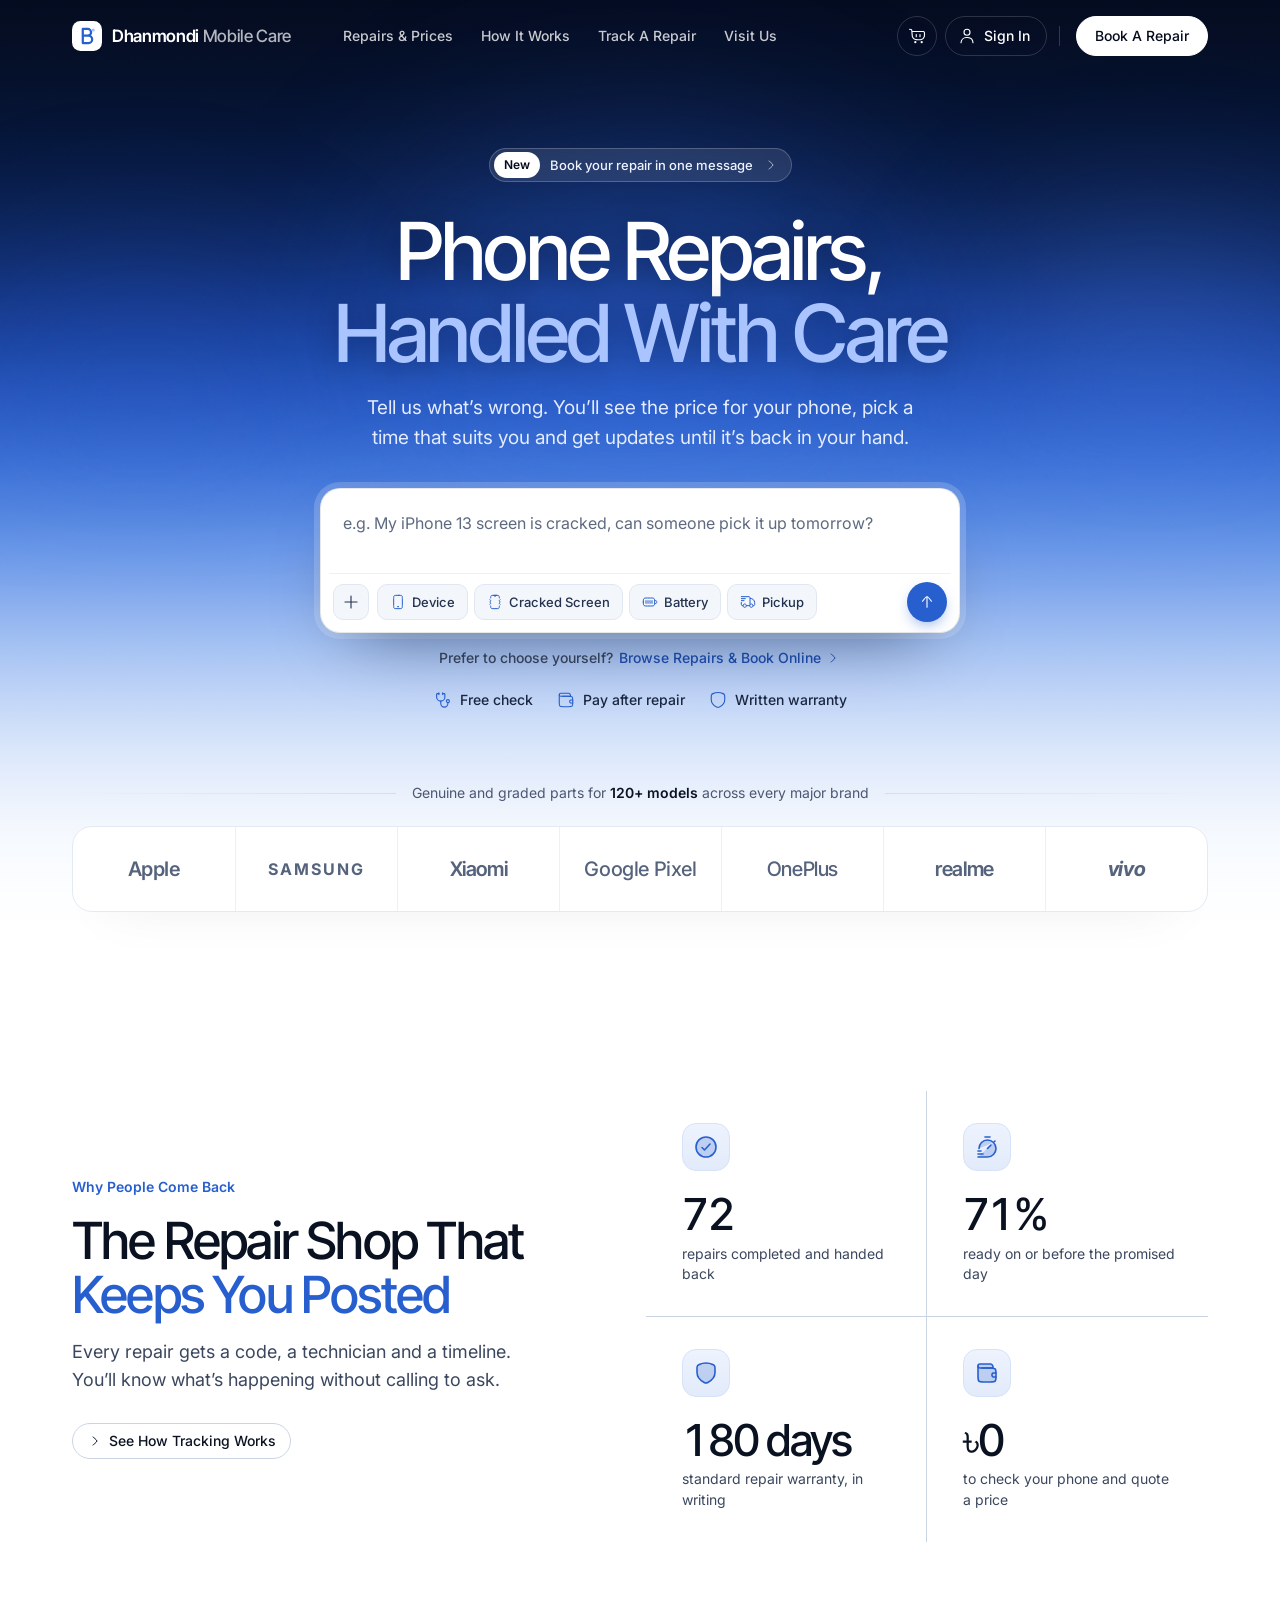
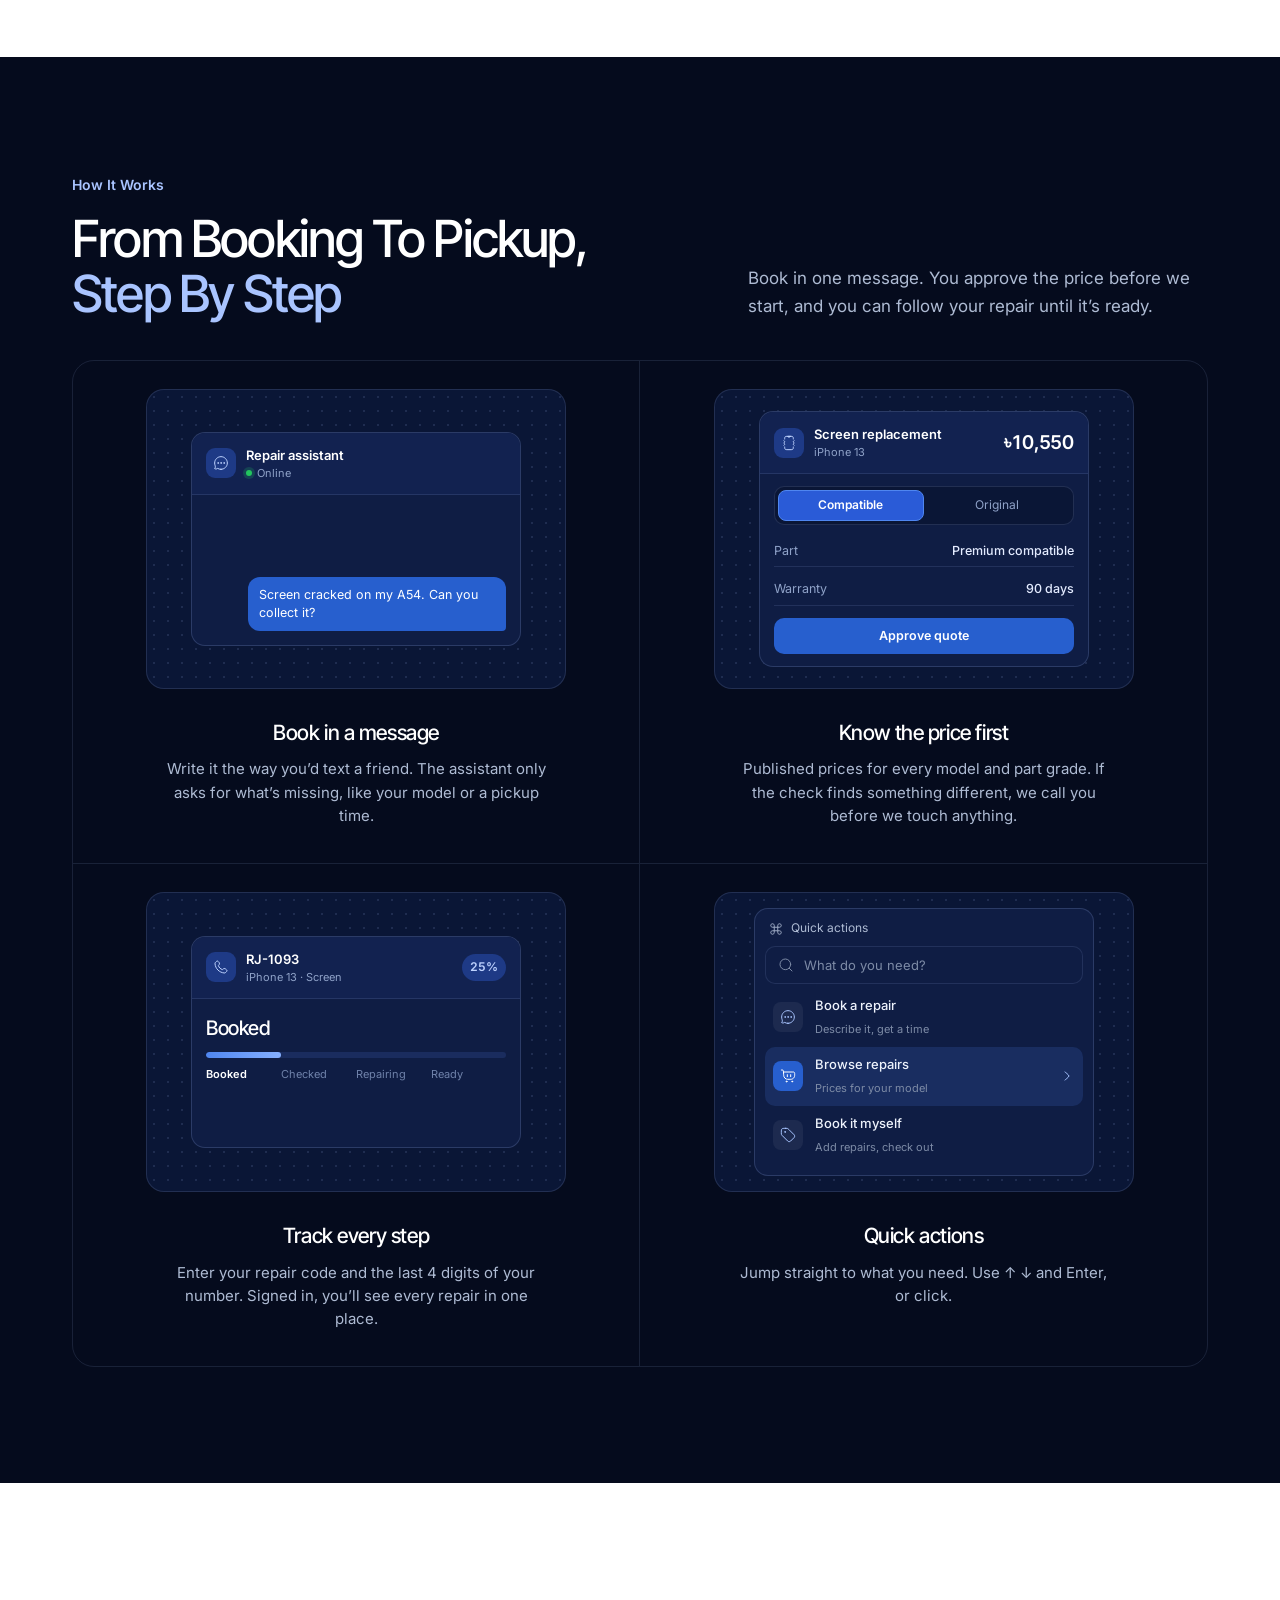
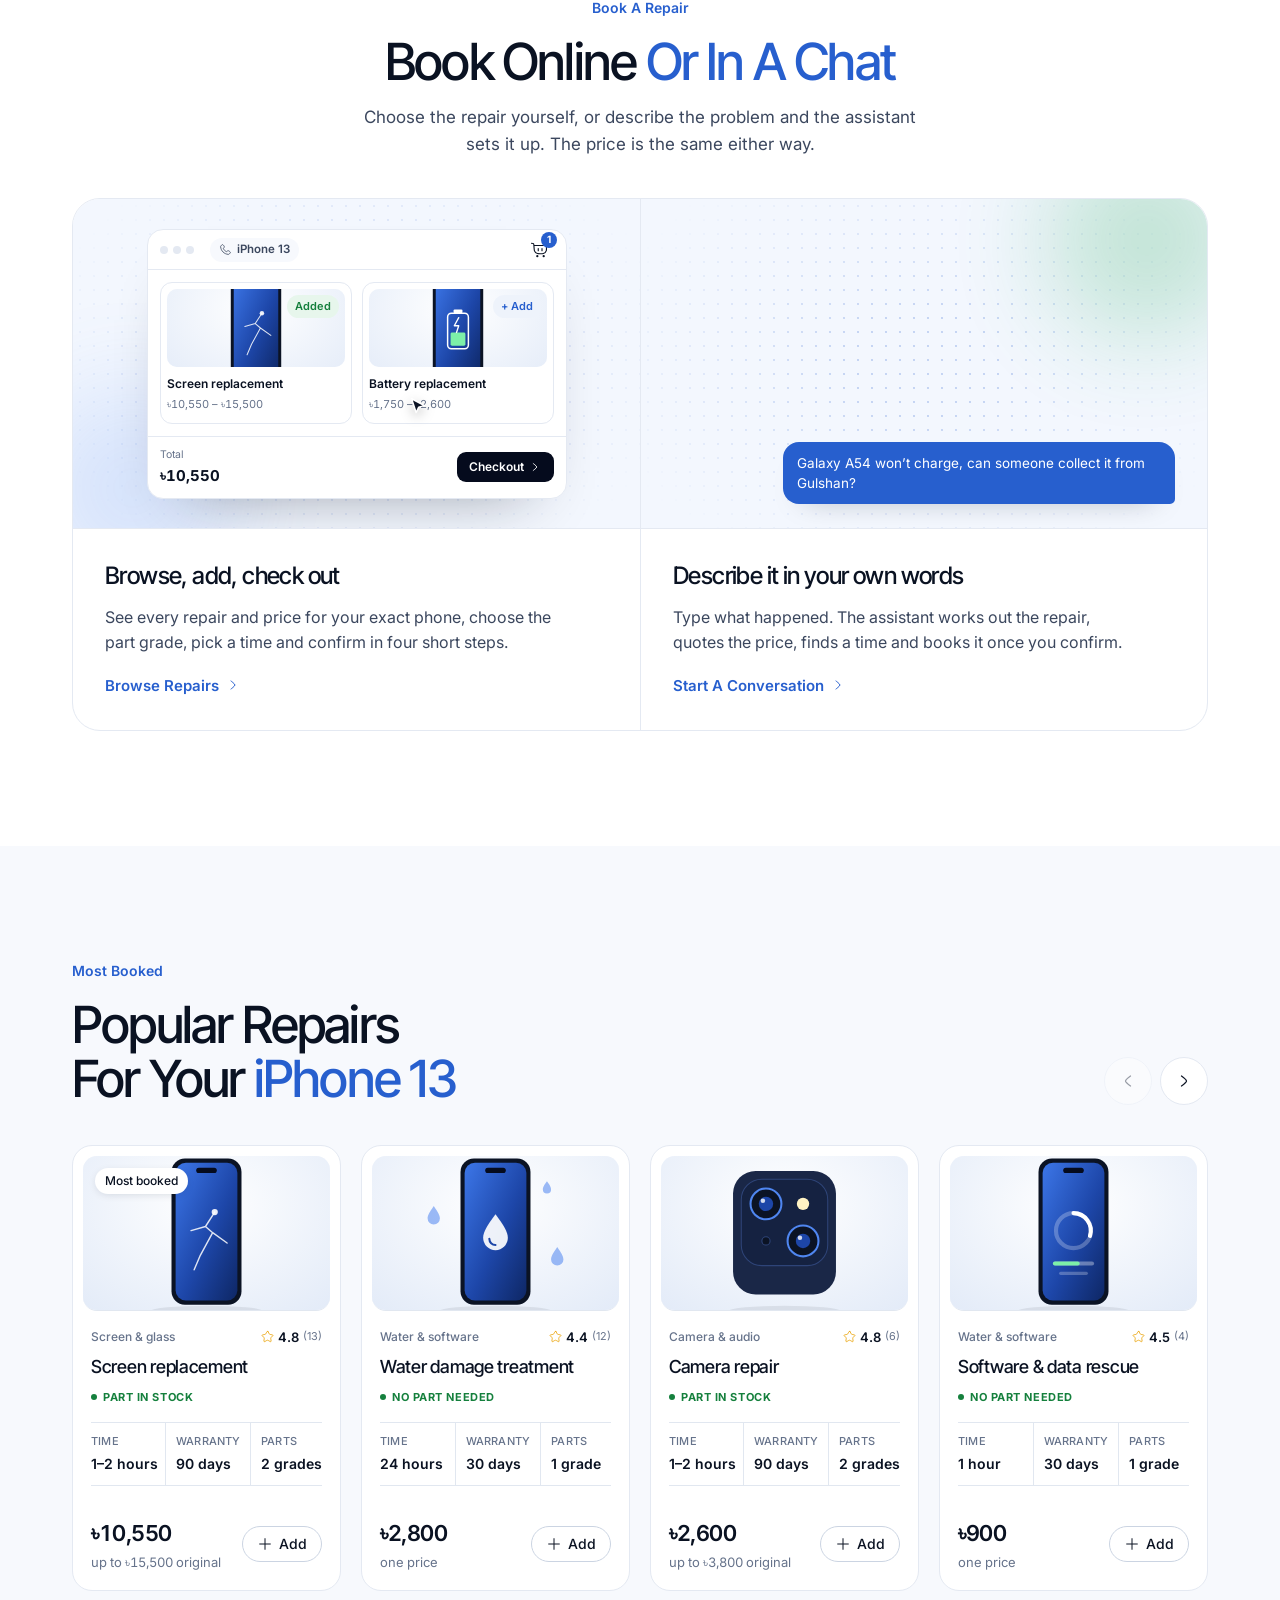
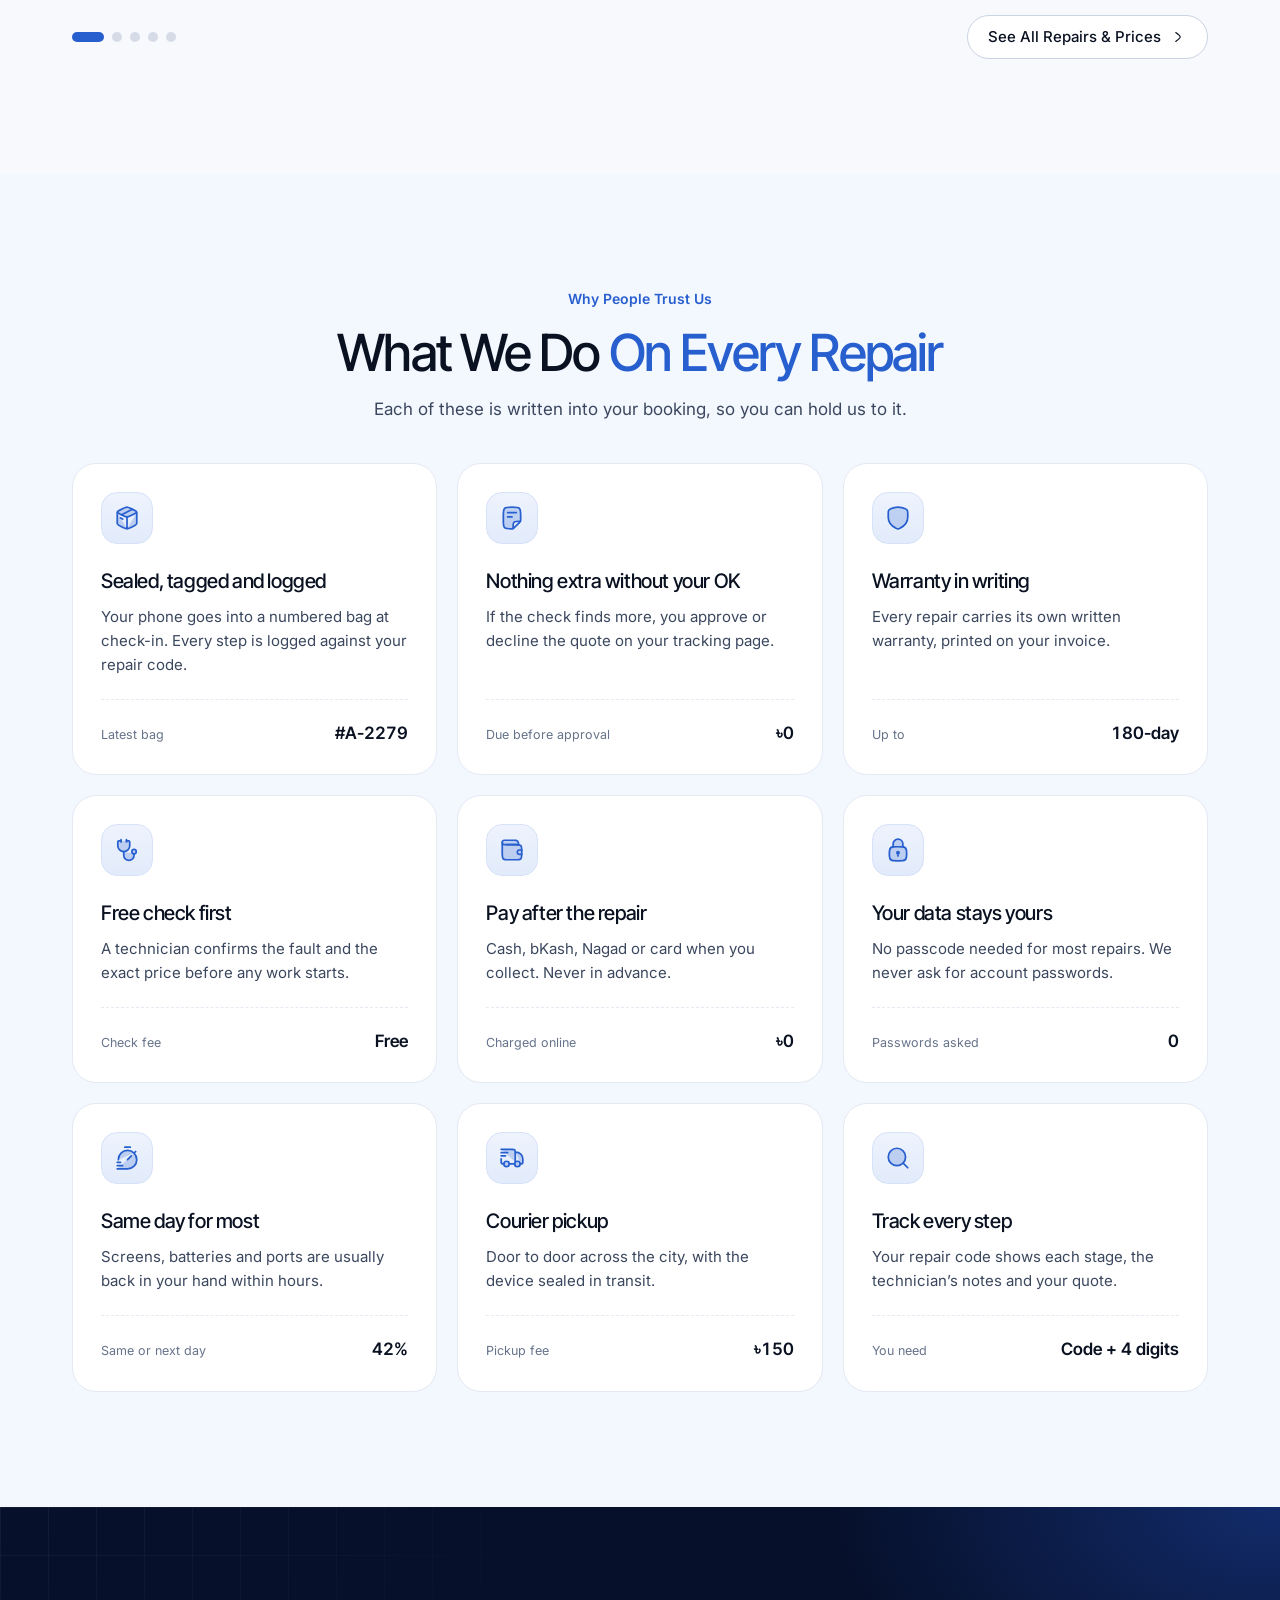
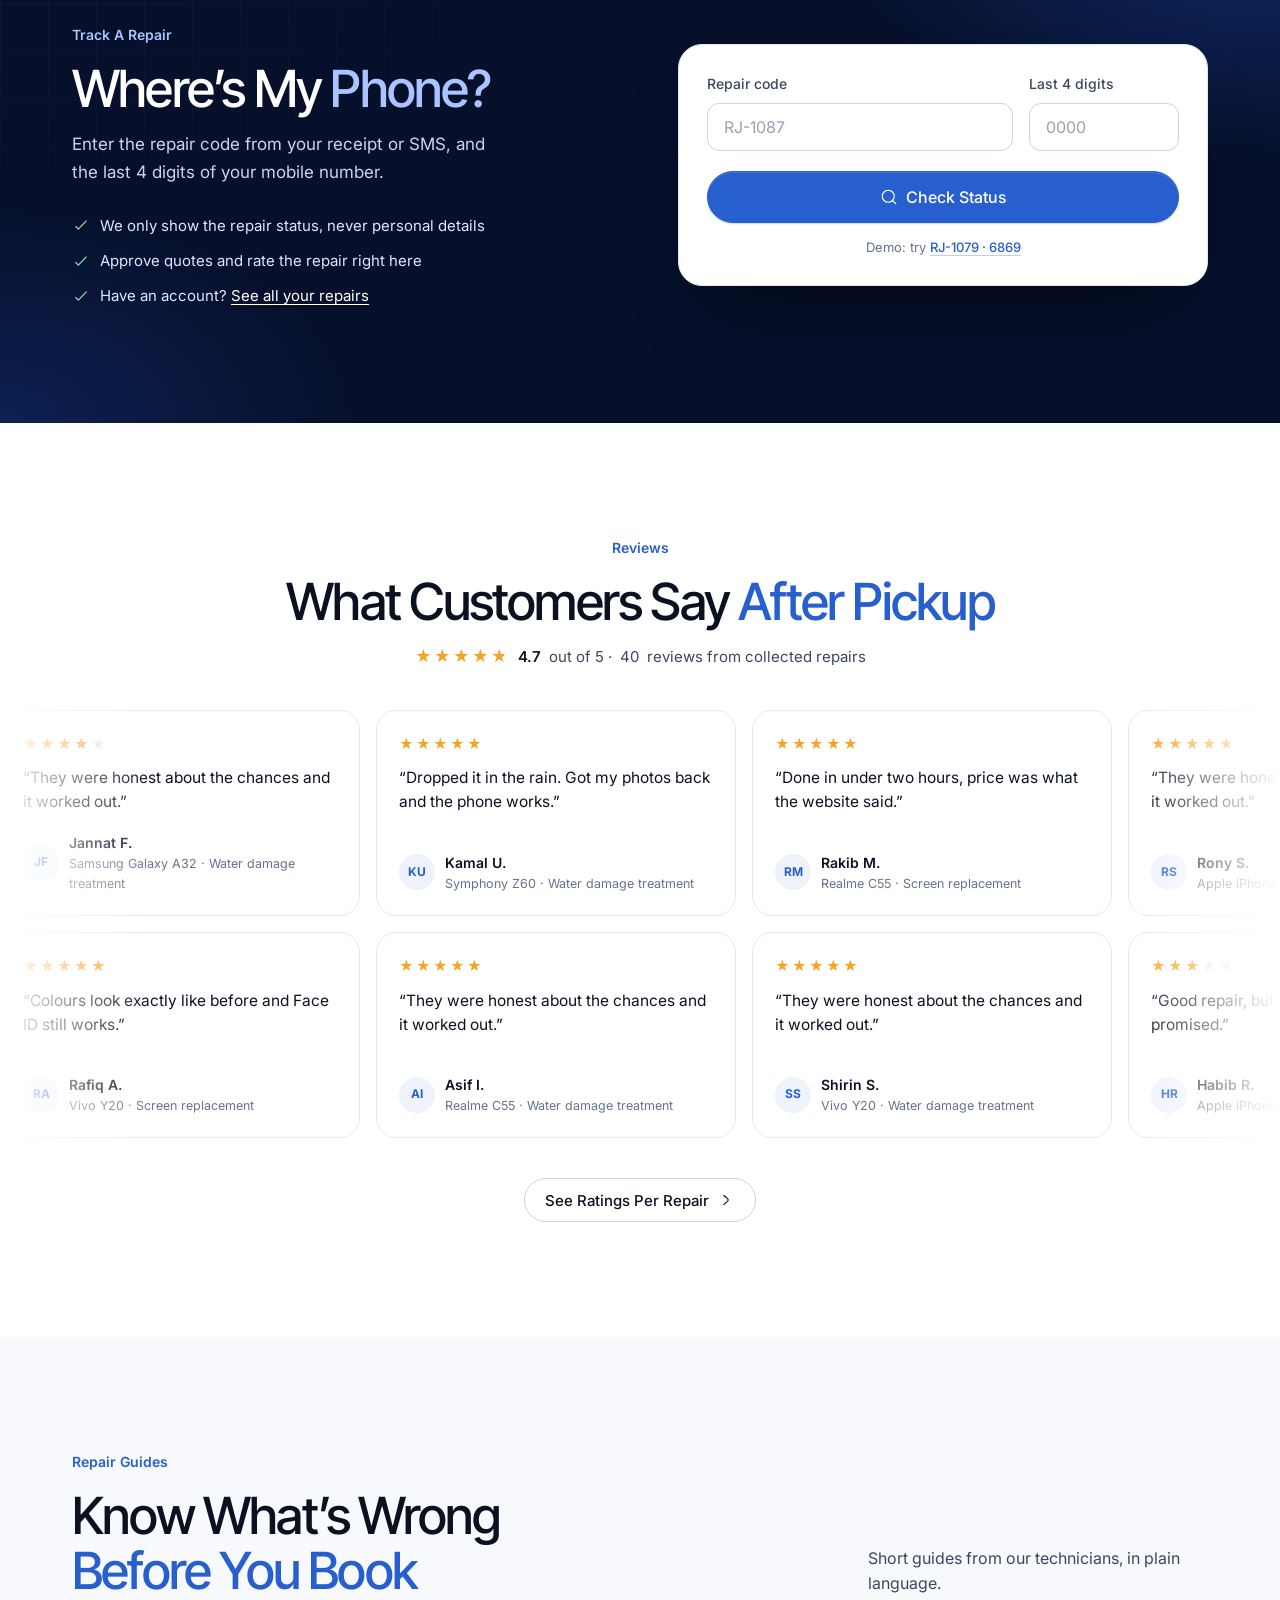
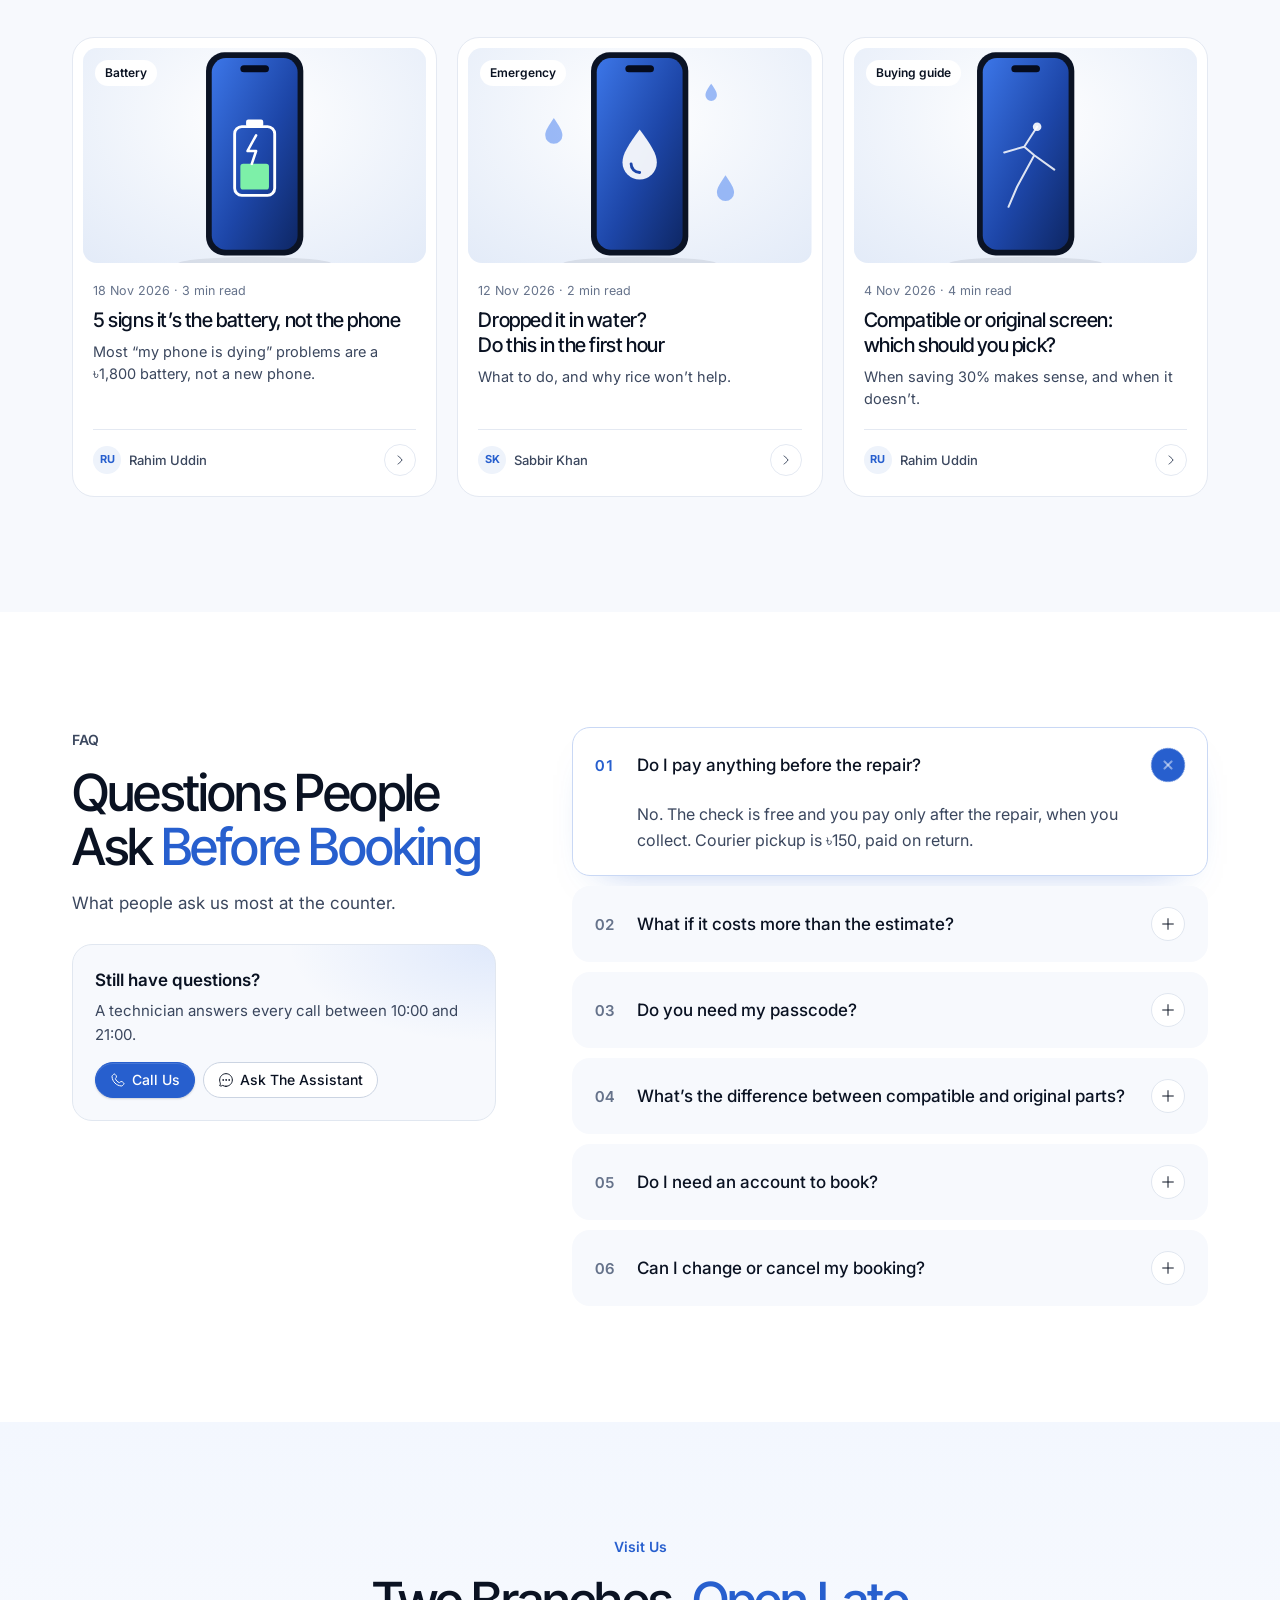
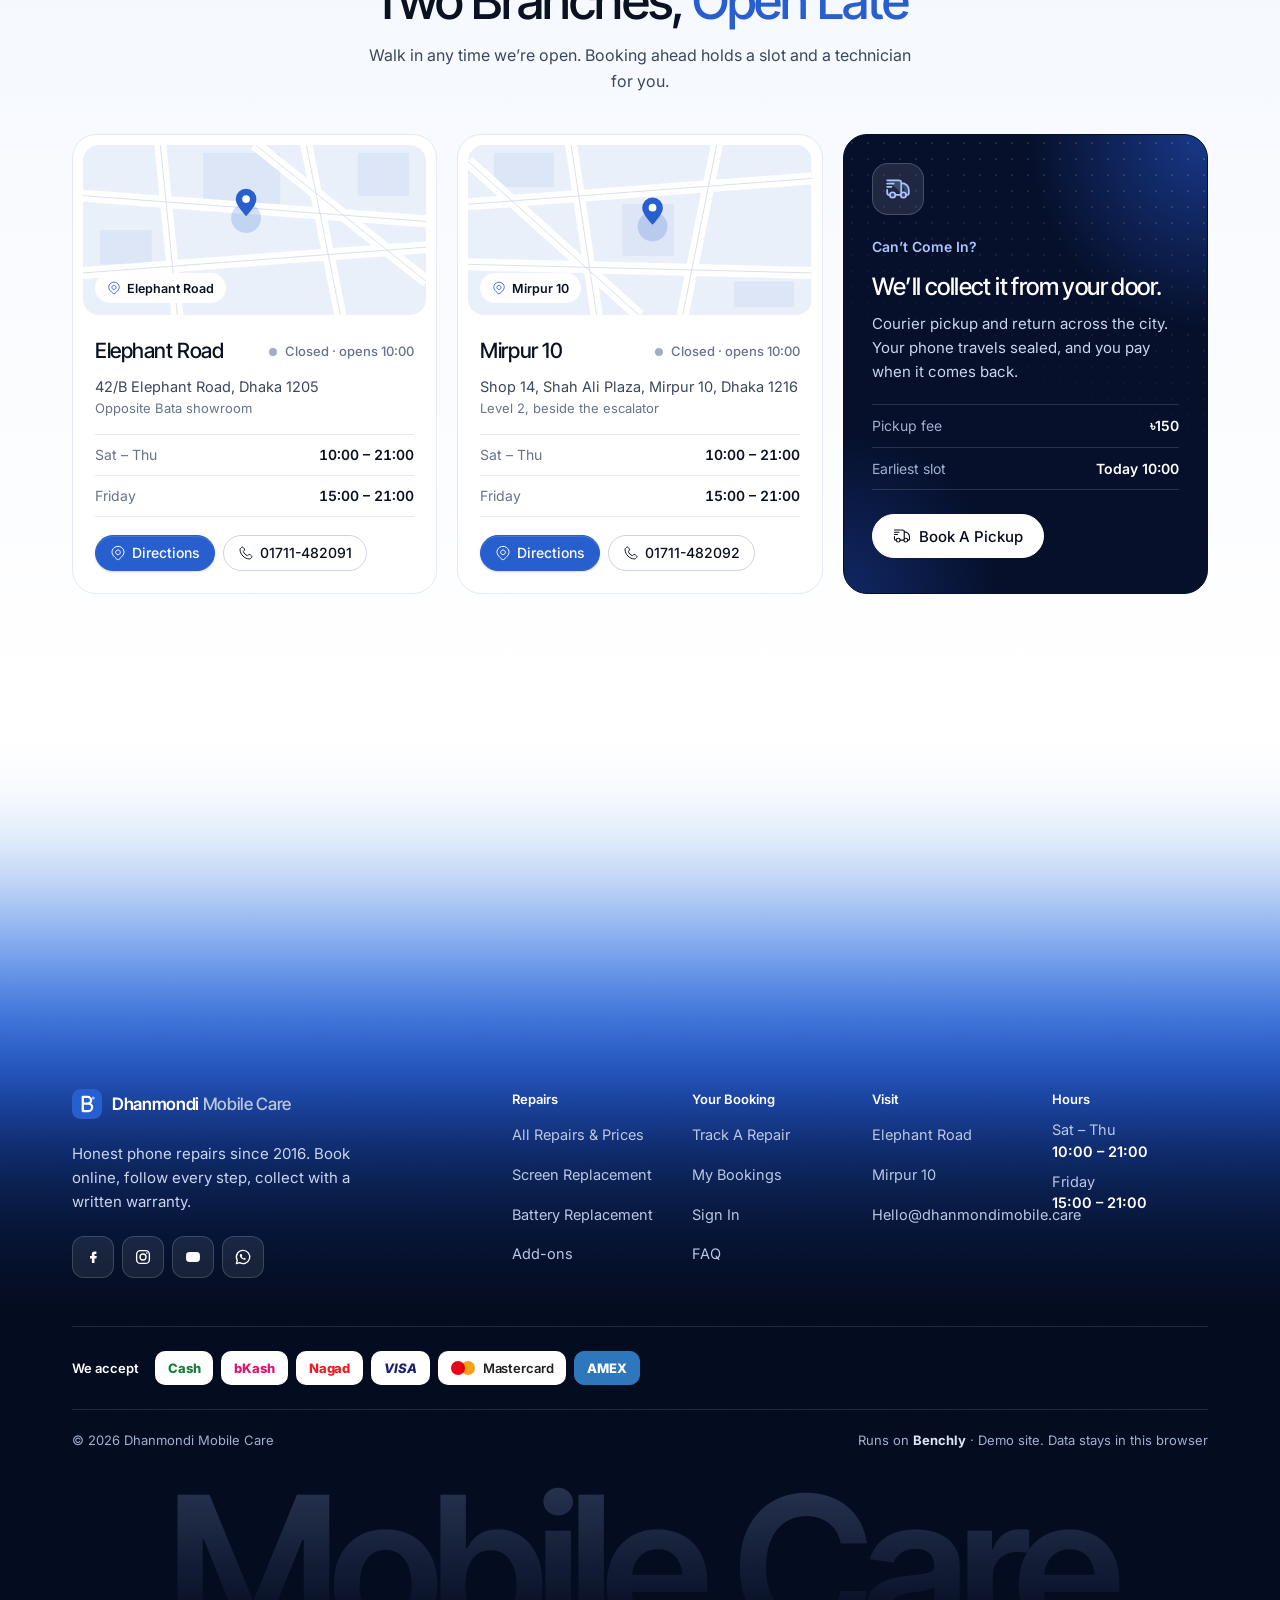
==== commit ca5672a0: "Booking confirmed popup" ====
--- a/site/index.html
+++ b/site/index.html
@@ -10,7 +10,7 @@
 <link rel="preconnect" href="https://fonts.googleapis.com"><link rel="preconnect" href="https://fonts.gstatic.com" crossorigin>
 <link href="https://fonts.googleapis.com/css2?family=Inter:wght@400;500;600&family=Inter+Tight:ital,wght@0,500;0,600;1,500;1,600&display=swap" rel="stylesheet">
 <link rel="stylesheet" href="site.css?v=40"><link rel="stylesheet" href="pages.css?v=40"><link rel="stylesheet" href="lower.css?v=46">
-<link rel="stylesheet" href="nx.css?v=91">
+<link rel="stylesheet" href="nx.css?v=95">
 <link rel="preconnect" href="https://api.fontshare.com" crossorigin><link rel="stylesheet" href="https://api.fontshare.com/v2/css?f[]=general-sans@400,500,600&display=swap">
 </head>
 <body data-page="home">
@@ -223,6 +223,6 @@
 <footer class="foot" id="foot"></footer>
 
 <script src="../js/icons.js?v=9"></script><script src="site-icons.js?v=2"></script><script src="../js/core.js?v=9"></script><script src="../js/ui.js?v=9"></script><script src="../js/domain.js?v=10"></script><script src="../js/shopcfg.js?v=5"></script><script src="../js/auth.js?v=9"></script>
-<script src="bridge.js?v=96"></script><script src="assistant.js?v=96"></script><script src="shop.js?v=110"></script><script src="account.js?v=98"></script><script src="layout.js?v=111"></script><script src="guides.js?v=96"></script><script src="home.js?v=96"></script>
+<script src="bridge.js?v=96"></script><script src="assistant.js?v=130"></script><script src="shop.js?v=130"></script><script src="account.js?v=98"></script><script src="layout.js?v=131"></script><script src="guides.js?v=96"></script><script src="home.js?v=96"></script>
 </body>
 </html>
--- a/site/nx.css
+++ b/site/nx.css
@@ -1188,3 +1188,63 @@
   .au-box input,.au-box .inp{font-size:16px!important}
   .au-foot{flex-direction:column;align-items:center;text-align:center}
 }
+
+/* ===== Booking confirmed popup ===== */
+html.bk-lock{overflow:hidden}
+.bk-pop{position:fixed;inset:0;z-index:200;display:grid;place-items:center;padding:24px}
+.bk-scrim{position:absolute;inset:0;background:rgba(9,16,34,.46);backdrop-filter:blur(6px);-webkit-backdrop-filter:blur(6px);opacity:0;transition:opacity .28s ease}
+.bk-card{position:relative;width:min(480px,100%);max-height:calc(100dvh - 48px);overflow:auto;border-radius:28px;background:#fff;padding:0 28px 24px;
+  box-shadow:0 40px 80px -24px rgba(9,16,34,.45),0 0 0 1px rgba(9,16,34,.04);opacity:0;transform:translateY(18px) scale(.97);transition:opacity .3s cubic-bezier(.2,.8,.2,1),transform .42s cubic-bezier(.2,.9,.25,1.05);outline:none;scrollbar-width:none}
+.bk-card::-webkit-scrollbar{display:none}
+.bk-pop.in .bk-scrim{opacity:1}.bk-pop.in .bk-card{opacity:1;transform:none}
+.bk-pop.out .bk-scrim{opacity:0}.bk-pop.out .bk-card{opacity:0;transform:translateY(10px) scale(.98);transition-duration:.22s}
+.bk-x{position:absolute;top:16px;right:16px;z-index:2;width:36px;height:36px;display:grid;place-items:center;border:0;border-radius:50%;background:rgba(255,255,255,.7);color:#4A5672;cursor:pointer;transition:background .18s}
+.bk-x:hover{background:#fff;color:#0B1324}.bk-x:focus-visible{outline:2px solid #275FCE;outline-offset:2px}
+.bk-hero{position:relative;margin:0 -28px;padding:40px 28px 24px;text-align:center;background:radial-gradient(120% 90% at 50% 0%,#E4ECFC 0%,#F3F6FD 48%,#fff 100%);border-radius:28px 28px 0 0;overflow:hidden}
+.bk-badge{position:relative;width:72px;height:72px;margin:0 auto 18px}
+.bk-badge svg{position:relative;width:72px;height:72px;filter:drop-shadow(0 10px 18px rgba(39,95,206,.35))}
+.bk-c{fill:#275FCE;stroke:none;transform-origin:center;transform:scale(.4);opacity:0}
+.bk-tick{fill:none;stroke:#fff;stroke-width:3.6;stroke-linecap:round;stroke-linejoin:round;stroke-dasharray:34;stroke-dashoffset:34}
+.bk-ring{position:absolute;inset:0;border-radius:50%;border:2px solid #275FCE;opacity:0}
+.bk-pop.in .bk-c{animation:bkPop .5s cubic-bezier(.2,1.4,.4,1) .08s forwards}
+.bk-pop.in .bk-tick{animation:bkTick .38s cubic-bezier(.6,0,.3,1) .42s forwards}
+.bk-pop.in .bk-ring{animation:bkRing 1s ease-out .3s forwards}.bk-pop.in .bk-ring.r2{animation-delay:.5s}
+@keyframes bkPop{to{transform:scale(1);opacity:1}}@keyframes bkTick{to{stroke-dashoffset:0}}
+@keyframes bkRing{0%{transform:scale(1);opacity:.45}100%{transform:scale(1.9);opacity:0}}
+.bk-conf{position:absolute;left:50%;top:76px;width:0;height:0;pointer-events:none}
+.bk-conf i{position:absolute;left:-3px;top:-4px;width:6px;height:9px;border-radius:2px;opacity:0;animation:bkConf 1.1s cubic-bezier(.15,.7,.3,1) calc(.35s + var(--d)) forwards}
+@keyframes bkConf{0%{opacity:1;transform:translate(0,0) rotate(0) scale(.6)}70%{opacity:1}100%{opacity:0;transform:translate(var(--x),calc(var(--y) + 28px)) rotate(var(--r)) scale(1)}}
+.bk-k{margin:0 0 6px;font-size:13px;font-weight:600;letter-spacing:.02em;color:#275FCE}
+.bk-hero h2{margin:0;font-family:var(--display);font-size:28px;line-height:34px;font-weight:600;letter-spacing:-.02em;color:#0B1324}
+.bk-sub{margin:8px auto 0;max-width:340px;font-size:15px;line-height:22px;color:#4A5672}
+.bk-code{display:flex;align-items:center;justify-content:space-between;gap:12px;margin:4px 0 16px;padding:14px 14px 14px 18px;border-radius:18px;background:#F4F7FE;border:1px dashed #B7CCF6}
+.bk-code small{display:block;font-size:12px;font-weight:500;color:#6B7690}
+.bk-code b{display:block;margin-top:2px;font-family:var(--display);font-size:26px;line-height:30px;font-weight:600;letter-spacing:.04em;color:#275FCE;font-variant-numeric:tabular-nums}
+.bk-copy{display:inline-flex;align-items:center;gap:6px;height:36px;padding:0 14px;border-radius:999px;border:1px solid #D5E0F7;background:#fff;color:#1F4FB0;font:inherit;font-size:13.5px;font-weight:500;cursor:pointer;transition:background .18s,border-color .18s,color .18s}
+.bk-copy:hover{border-color:#9DB6E8}.bk-copy.ok{background:#ECFDF3;border-color:#ABEFC6;color:#067647}
+.bk-rows{margin:0;display:grid}
+.bk-rows>div{display:grid;grid-template-columns:120px minmax(0,1fr);gap:12px;padding:11px 0;border-bottom:1px solid #EEF1F6}
+.bk-rows>div:last-child{border-bottom:0}
+.bk-rows dt{font-size:14px;color:#6B7690}
+.bk-rows dd{margin:0;font-size:14px;font-weight:500;color:#0B1324;text-align:right;min-width:0;overflow-wrap:anywhere}
+.bk-rows dd small{display:block;margin-top:2px;font-size:12.5px;font-weight:400;color:#7A869C}
+.bk-next{list-style:none;margin:16px 0 20px;padding:0;display:grid;grid-template-columns:repeat(4,1fr);position:relative}
+.bk-next::before{content:"";position:absolute;left:12.5%;right:12.5%;top:11px;height:2px;background:linear-gradient(90deg,#275FCE 0 33.3%,#E3E8F1 33.3%)}
+.bk-next li{position:relative;display:grid;justify-items:center;gap:6px;text-align:center}
+.bk-next i{width:24px;height:24px;display:grid;place-items:center;border-radius:50%;background:#fff;border:2px solid #E3E8F1;font-style:normal;font-size:11px;font-weight:600;color:#7A869C}
+.bk-next li.on i{background:#275FCE;border-color:#275FCE;color:#fff}.bk-next i .ic{width:12px;height:12px}
+.bk-next span{font-size:12px;font-weight:500;color:#6B7690}.bk-next li.on span{color:#0B1324}
+.bk-acts{display:grid;grid-template-columns:1fr 1fr;gap:10px}
+.bk-acts .s-btn{width:100%;height:48px}
+.bk-foot{margin:14px 0 0;text-align:center;font-size:12.5px;line-height:18px;color:#7A869C}
+@media (max-width:560px){
+  .bk-pop{place-items:end center;padding:0}
+  .bk-card{width:100%;max-height:92dvh;border-radius:24px 24px 0 0;padding:0 16px calc(16px + env(safe-area-inset-bottom));transform:translateY(100%)}
+  .bk-pop.out .bk-card{transform:translateY(100%)}
+  .bk-hero{margin:0 -16px;padding:36px 16px 20px;border-radius:24px 24px 0 0}
+  .bk-hero h2{font-size:24px;line-height:30px}.bk-sub{font-size:14px;line-height:21px}
+  .bk-code b{font-size:22px;line-height:26px}
+  .bk-rows>div{grid-template-columns:96px minmax(0,1fr)}
+  .bk-acts{grid-template-columns:1fr}
+}
+@media (prefers-reduced-motion:reduce){.bk-card,.bk-scrim{transition:opacity .01s}.bk-card{transform:none!important}.bk-c{transform:none;opacity:1;animation:none!important}.bk-tick{stroke-dashoffset:0;animation:none!important}.bk-ring{display:none}}
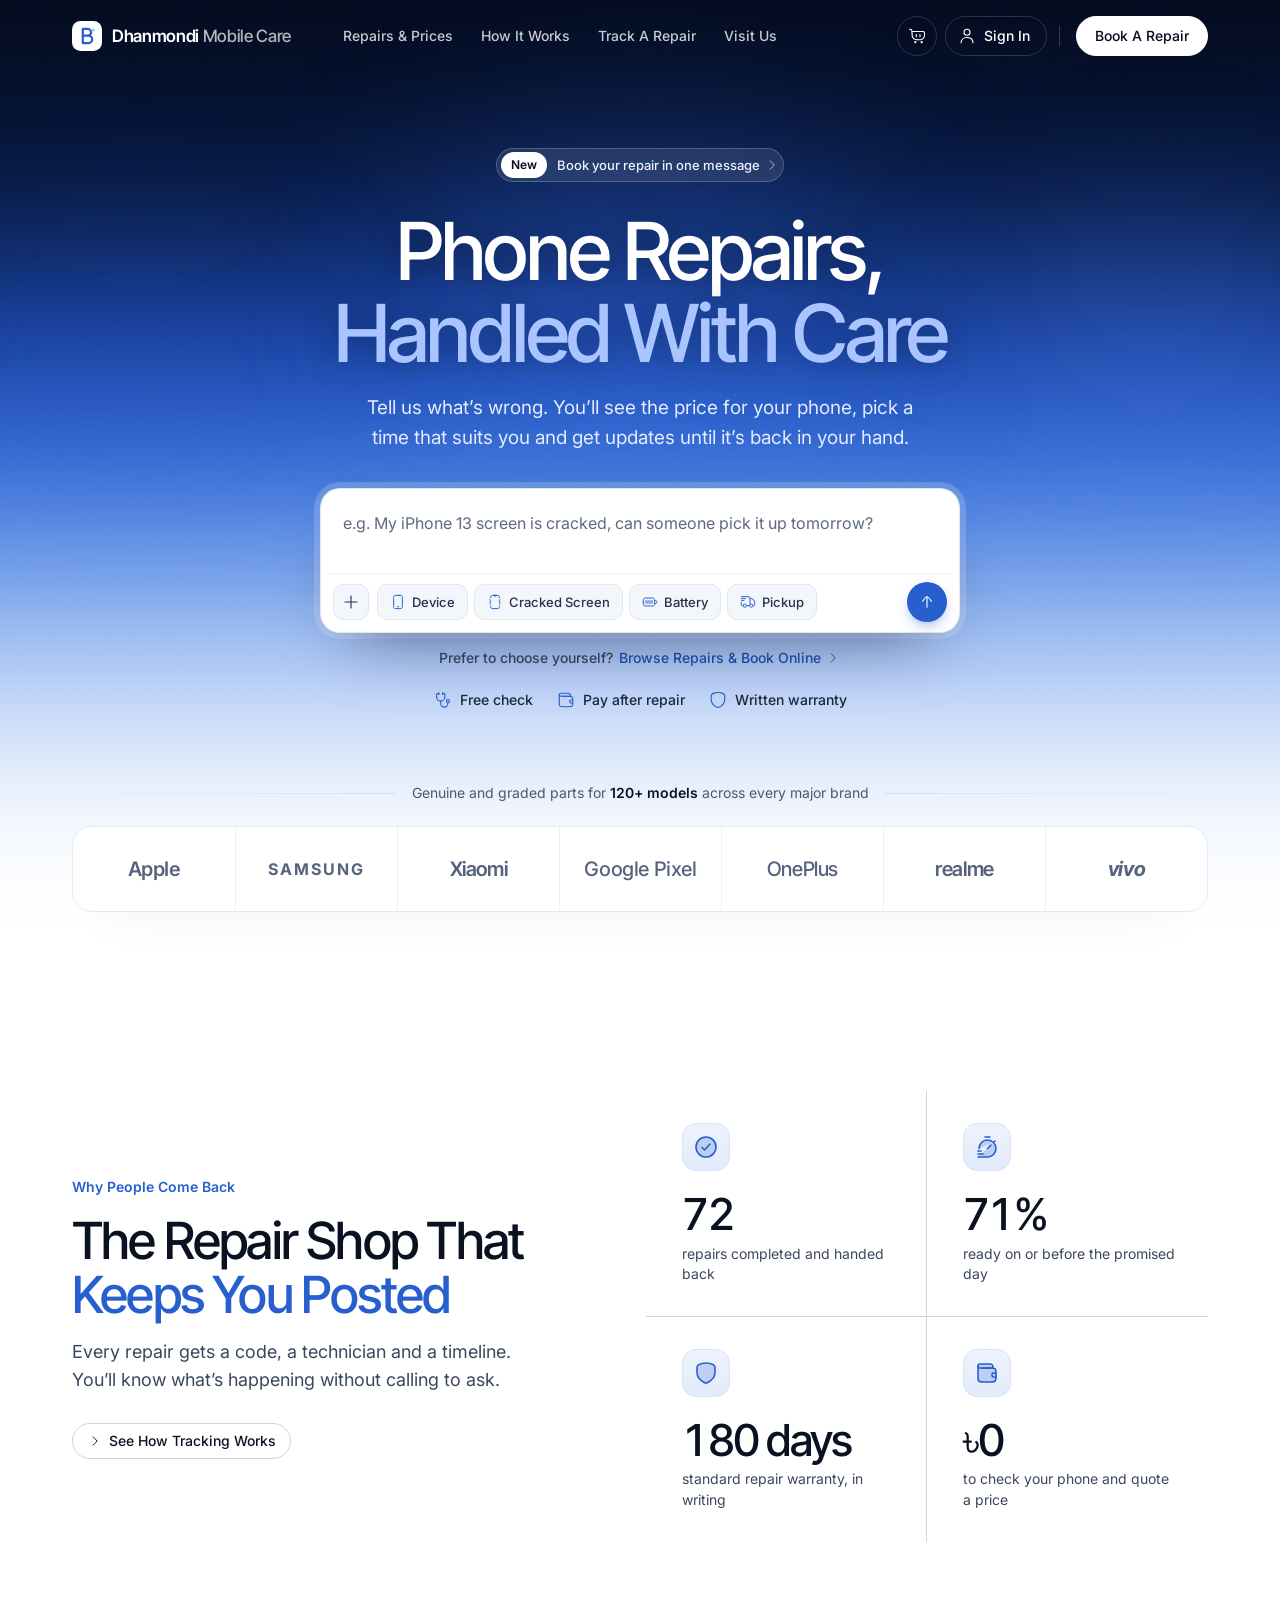
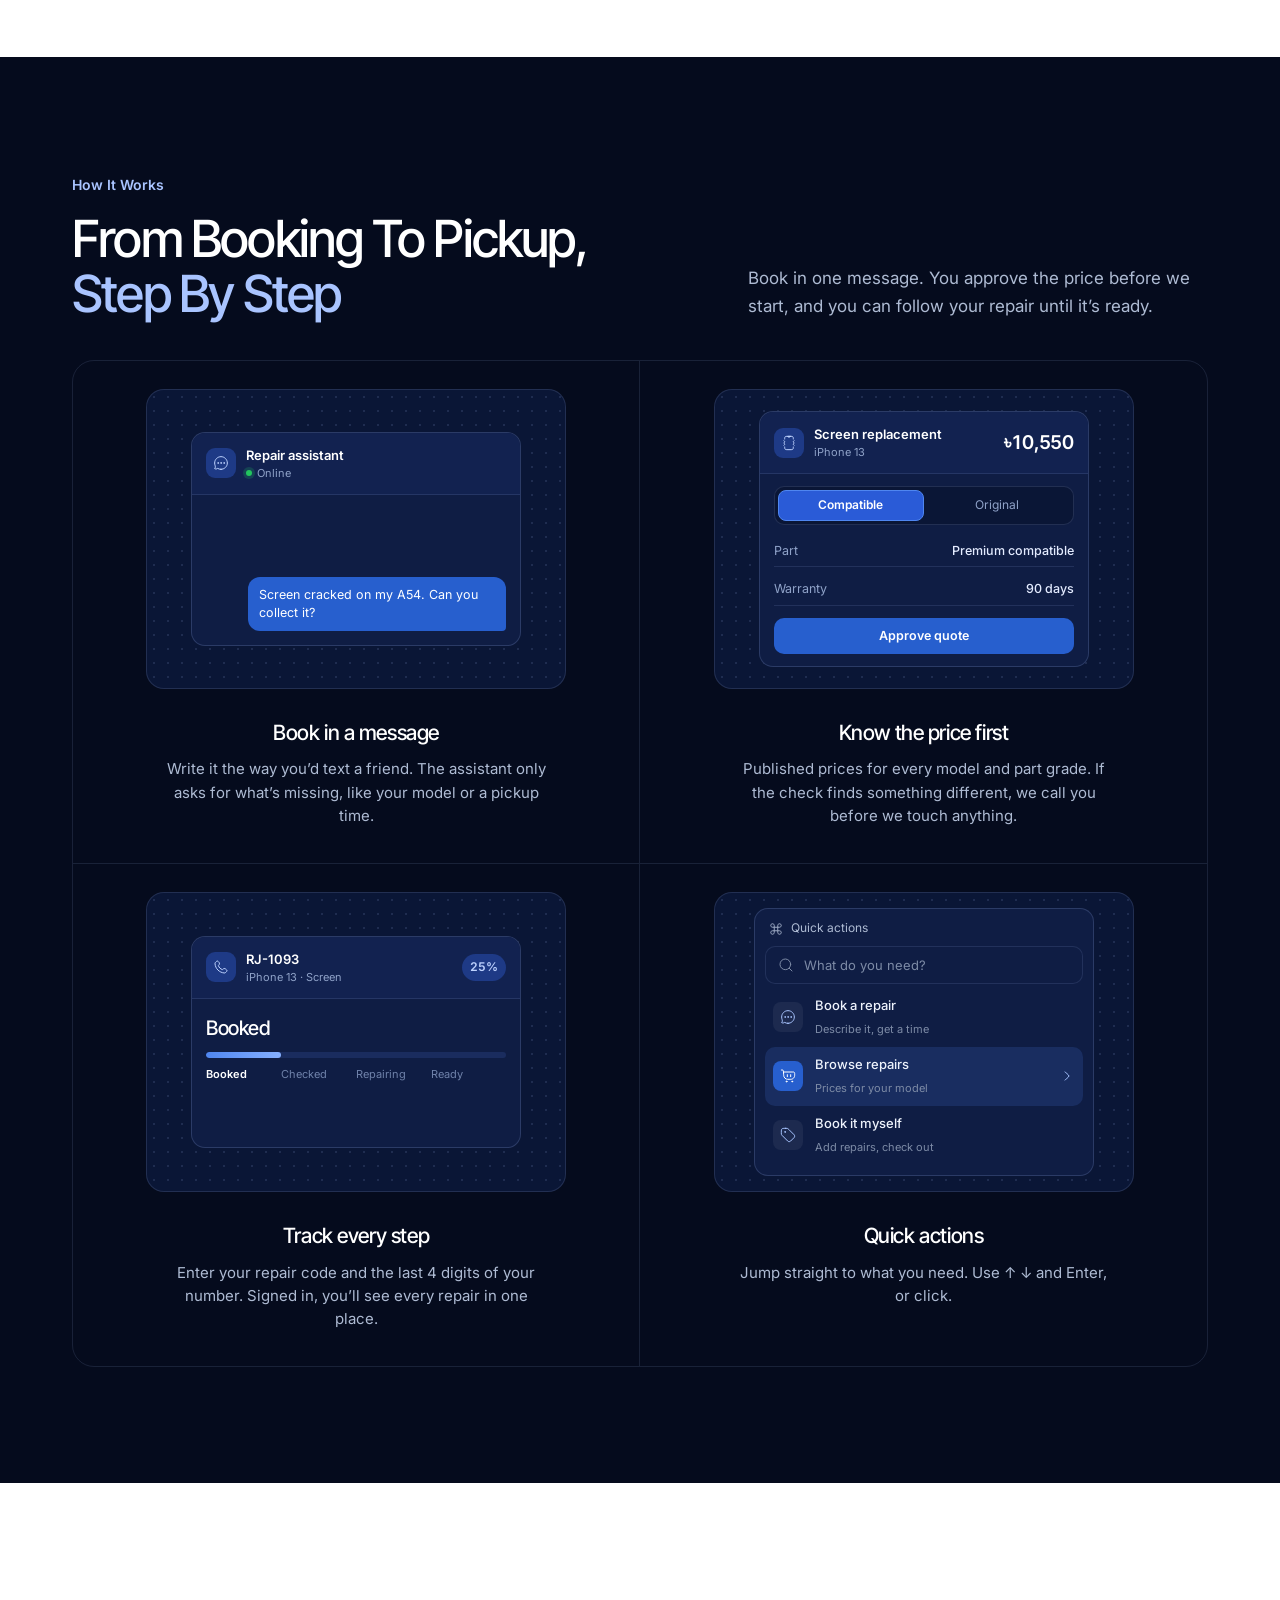
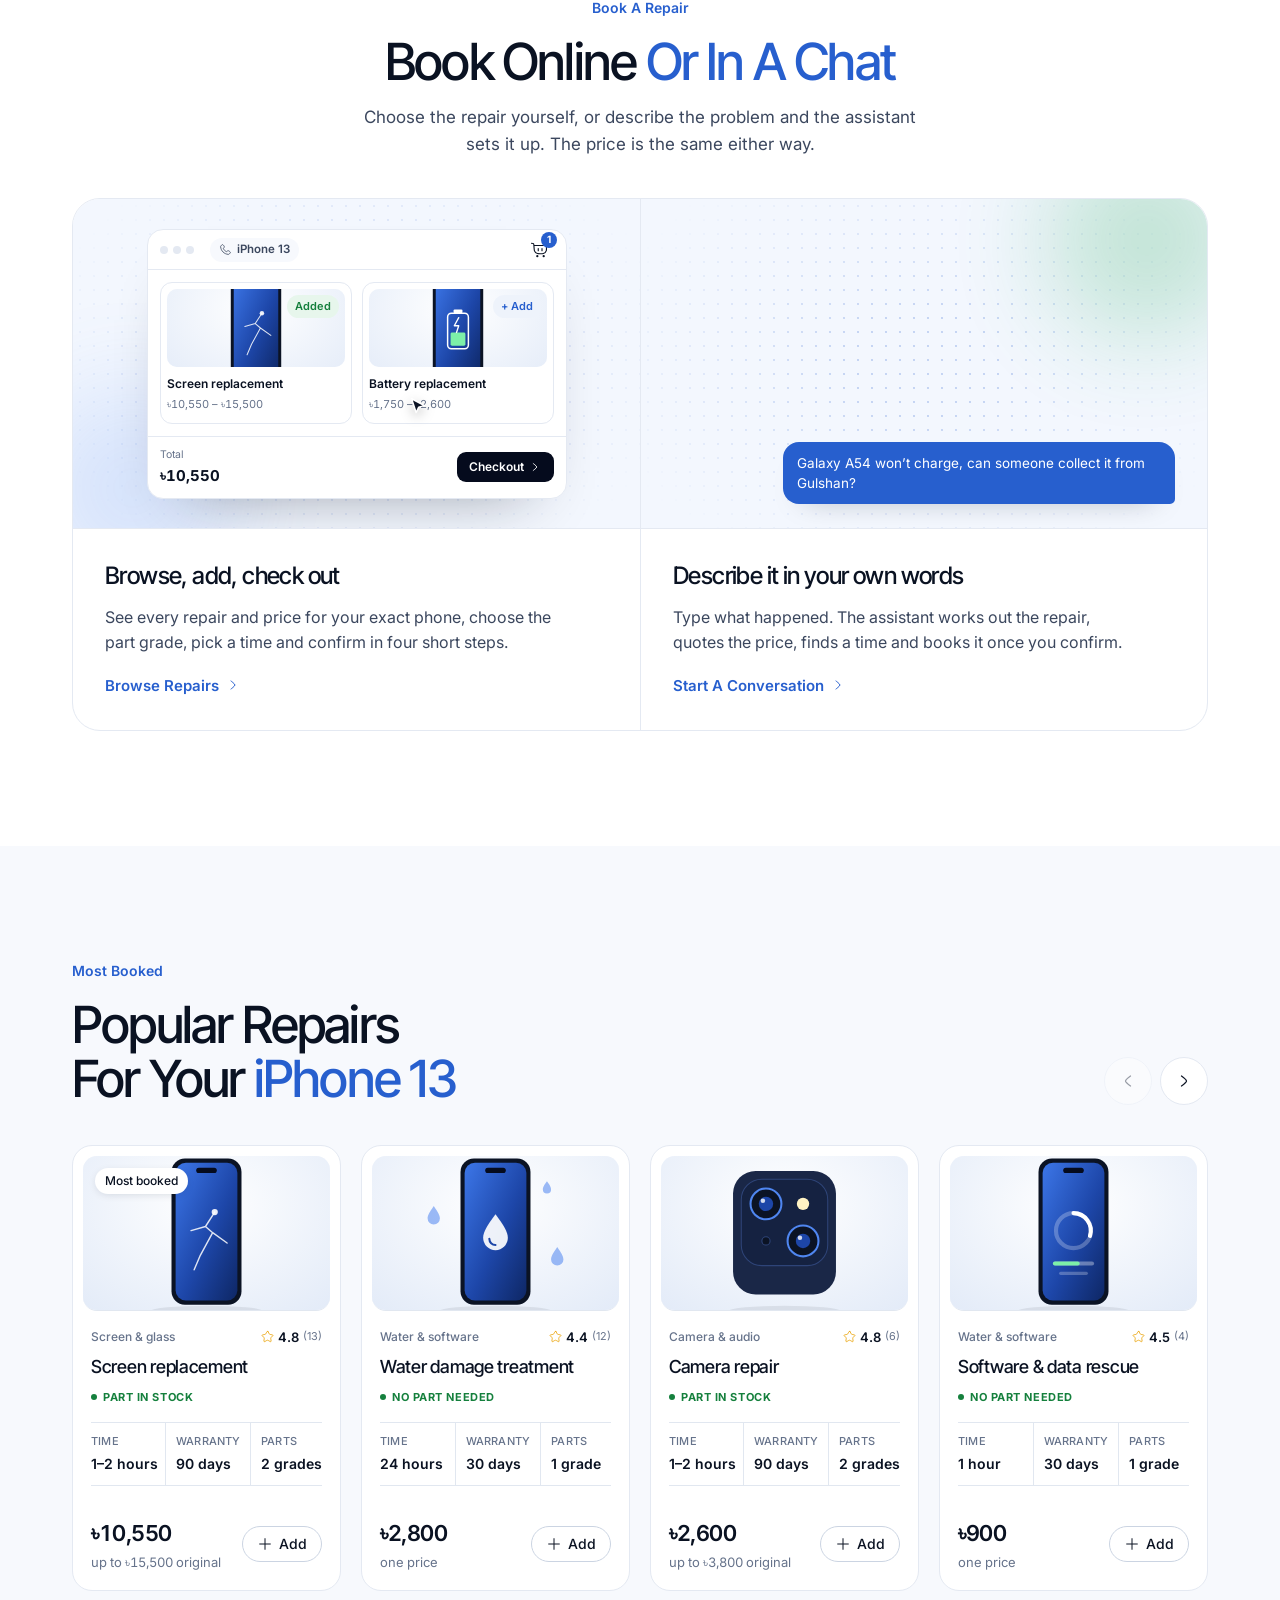
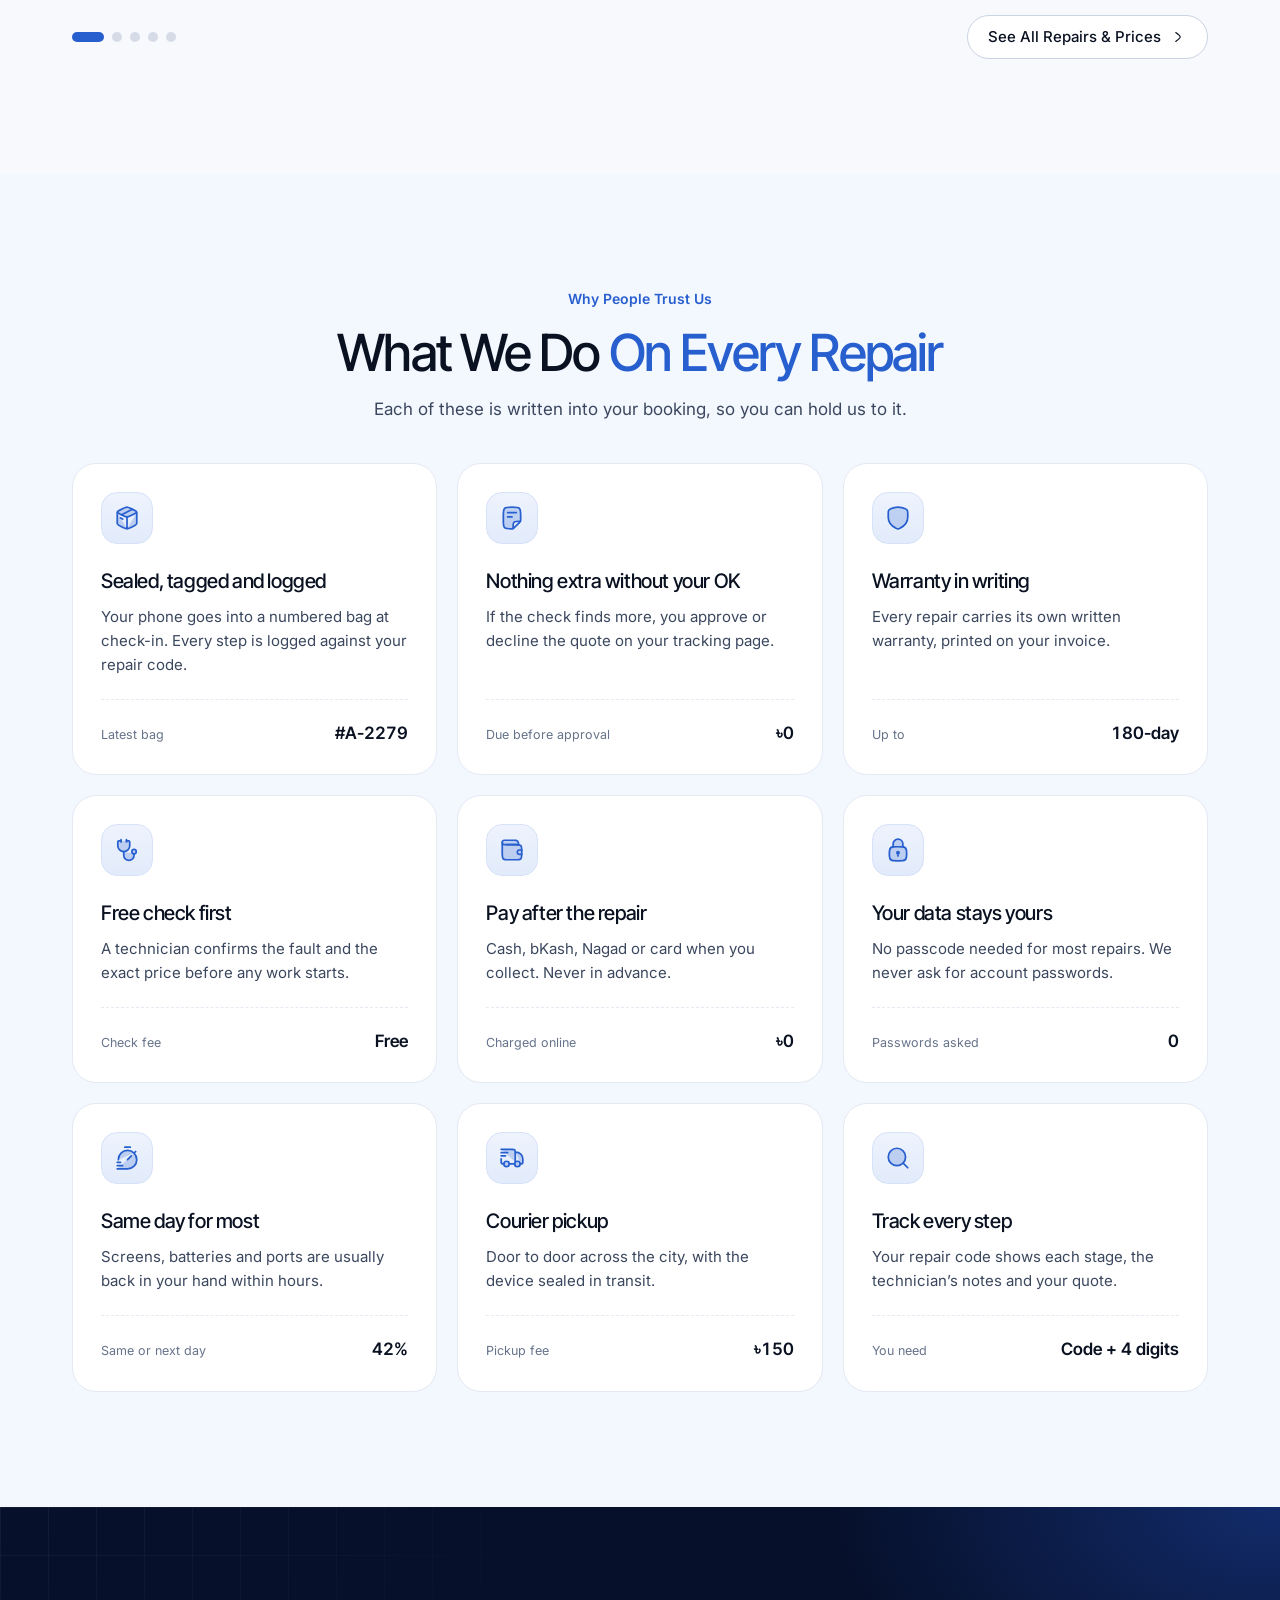
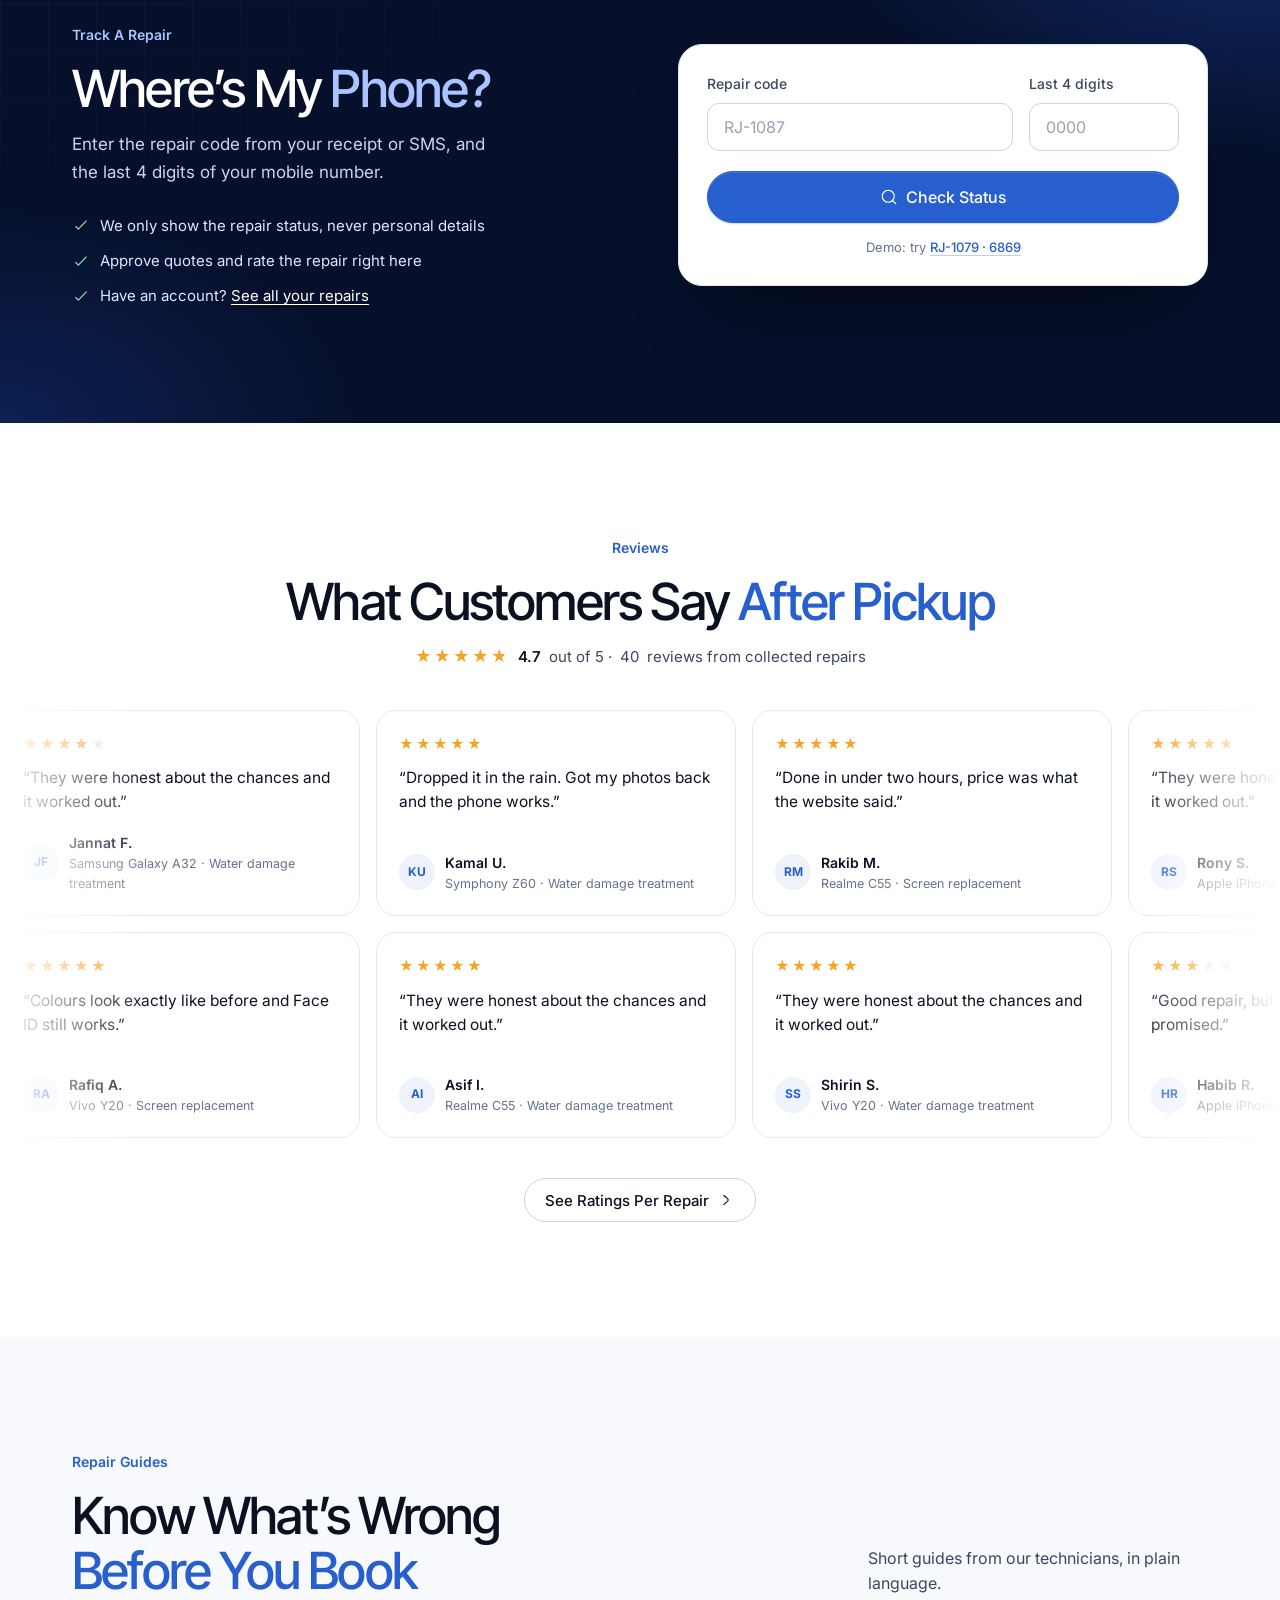
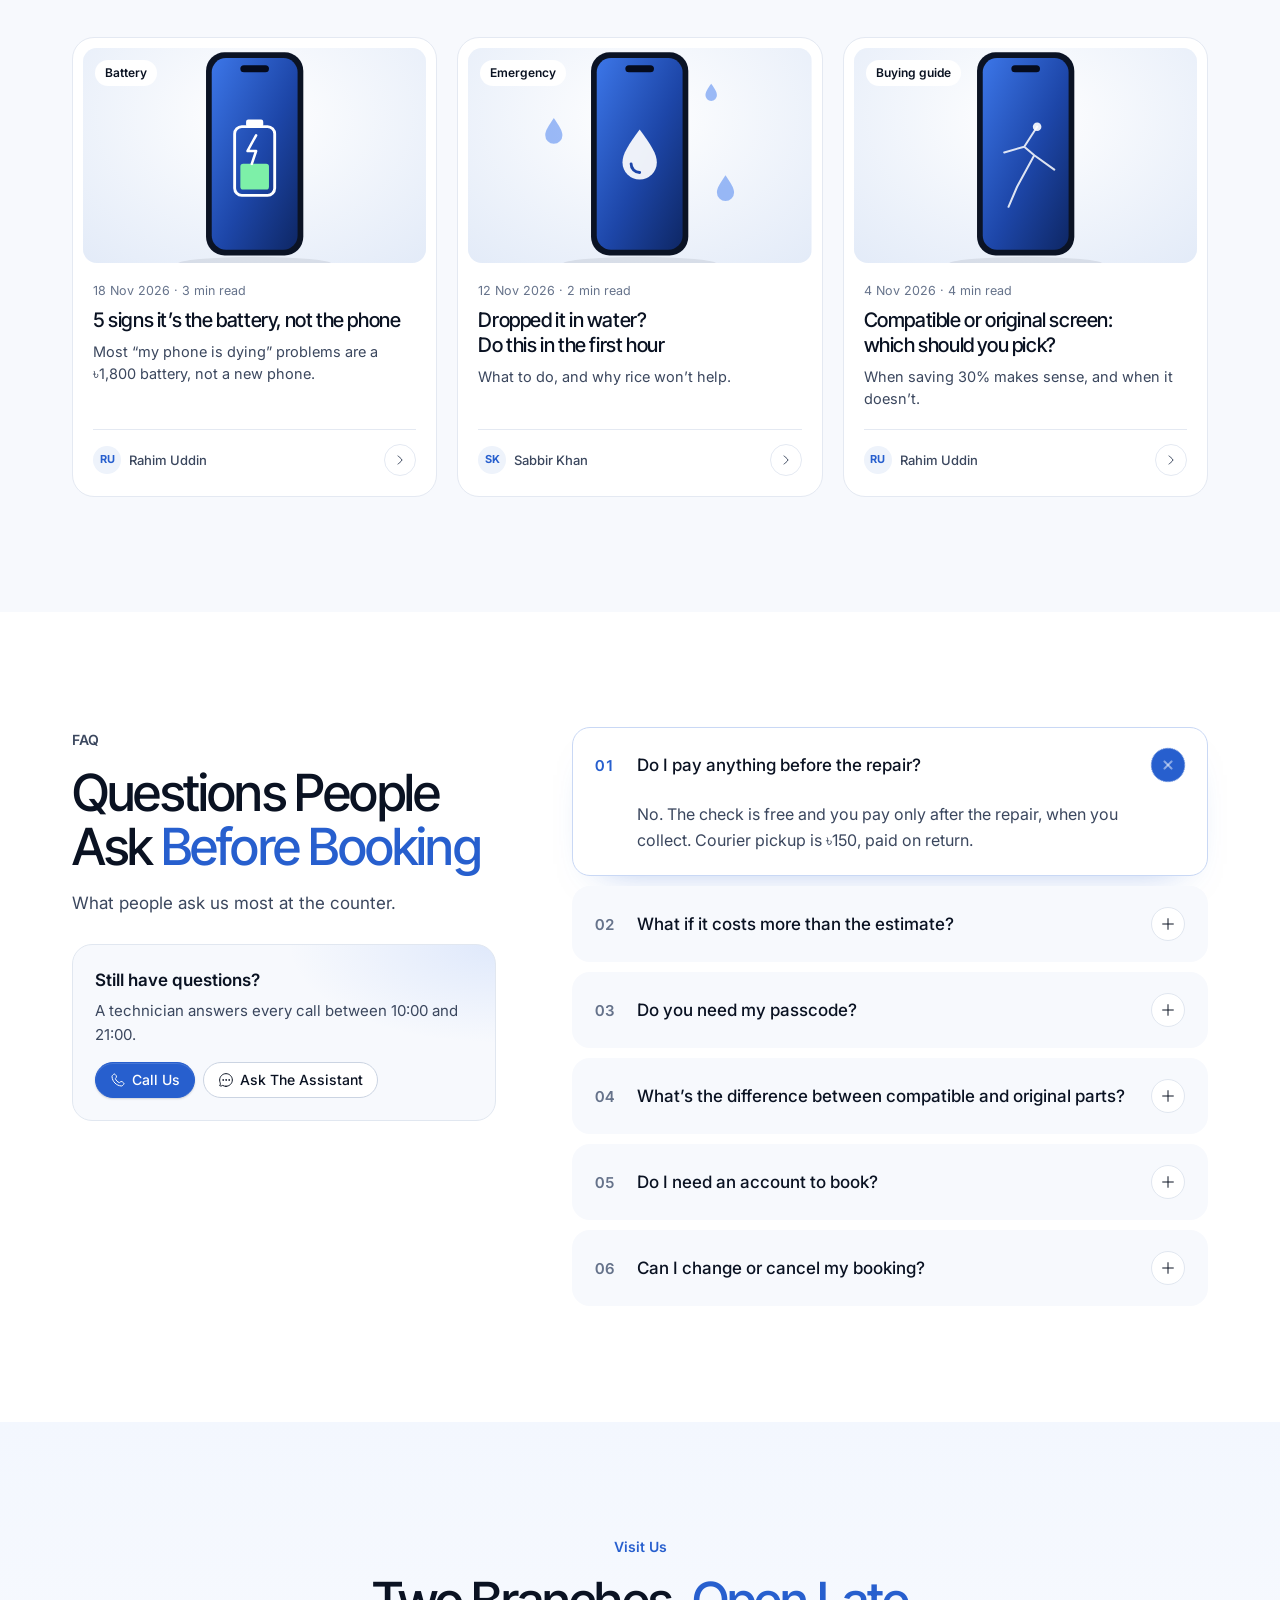
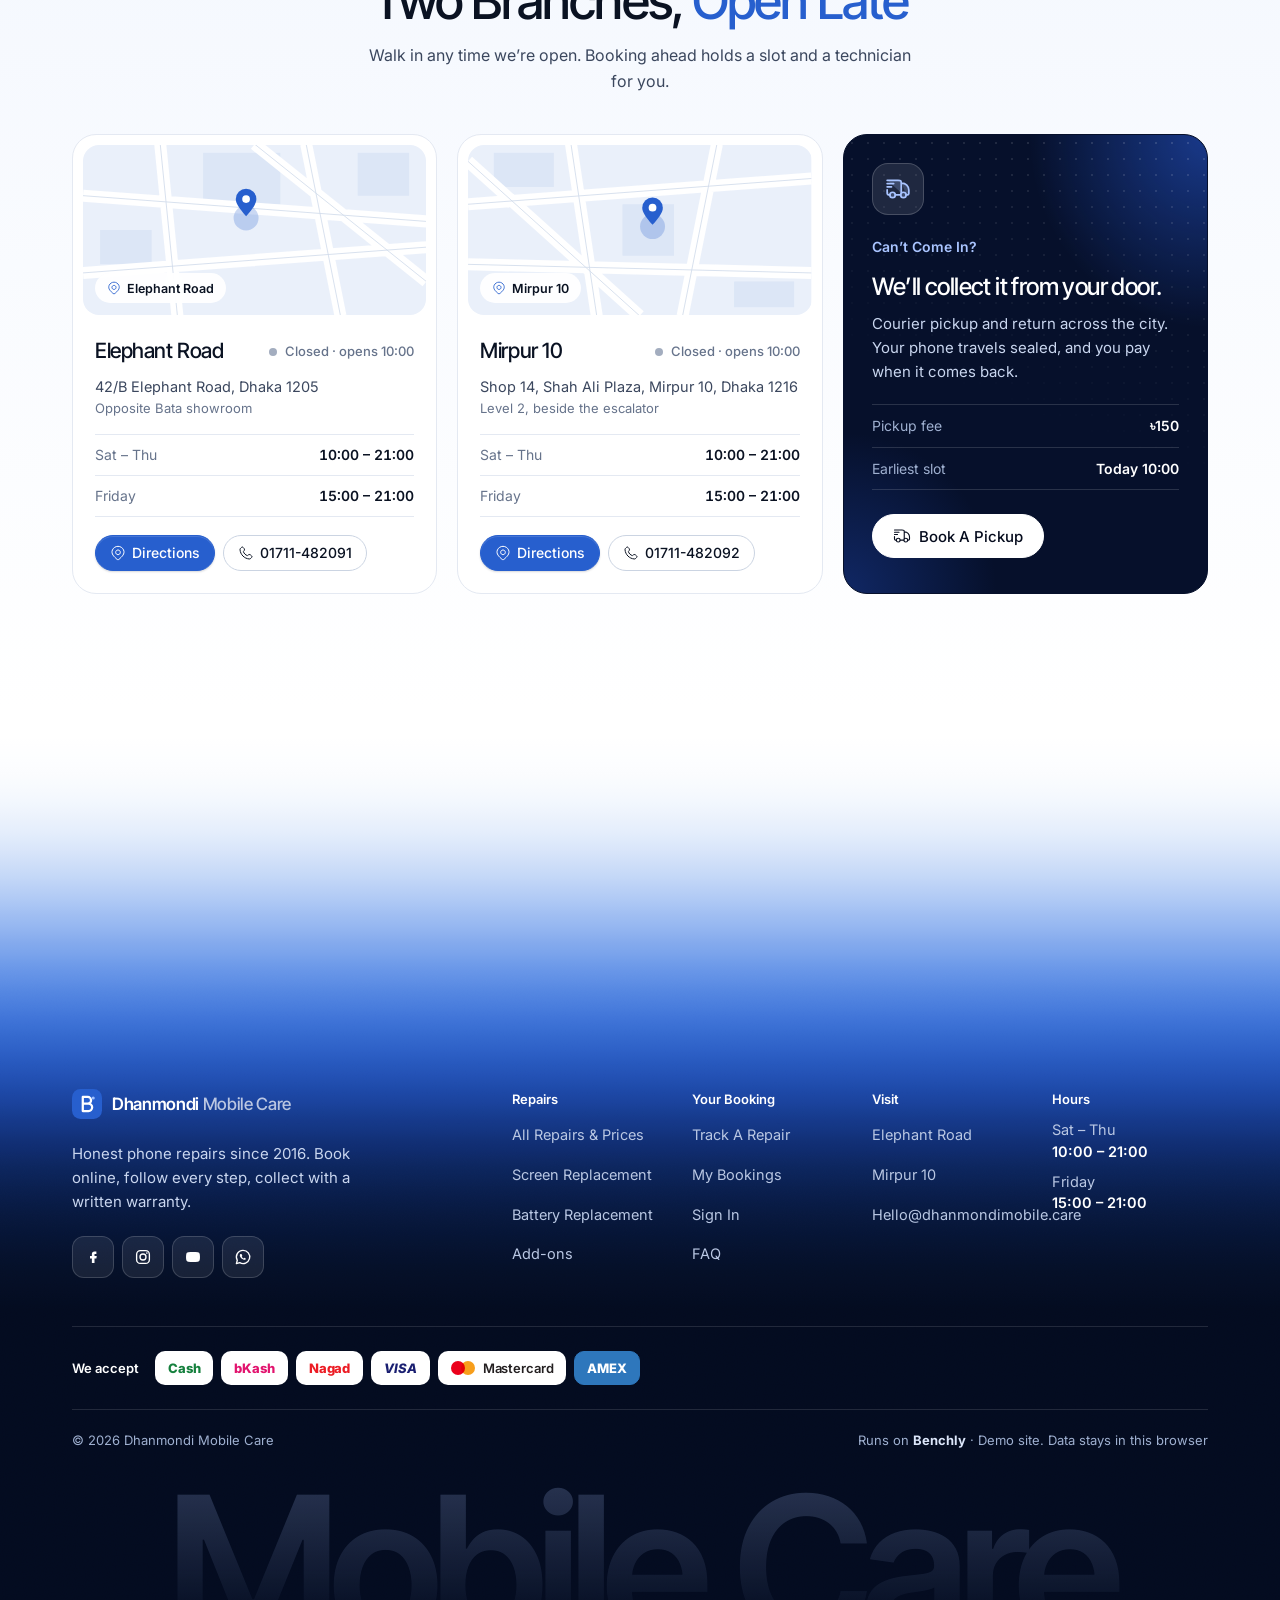
==== commit e3ea7df8: "Hero announce pill: balanced right spacing" ====
--- a/site/index.html
+++ b/site/index.html
@@ -10,7 +10,7 @@
 <link rel="preconnect" href="https://fonts.googleapis.com"><link rel="preconnect" href="https://fonts.gstatic.com" crossorigin>
 <link href="https://fonts.googleapis.com/css2?family=Inter:wght@400;500;600&family=Inter+Tight:ital,wght@0,500;0,600;1,500;1,600&display=swap" rel="stylesheet">
 <link rel="stylesheet" href="site.css?v=40"><link rel="stylesheet" href="pages.css?v=40"><link rel="stylesheet" href="lower.css?v=46">
-<link rel="stylesheet" href="nx.css?v=95">
+<link rel="stylesheet" href="nx.css?v=97">
 <link rel="preconnect" href="https://api.fontshare.com" crossorigin><link rel="stylesheet" href="https://api.fontshare.com/v2/css?f[]=general-sans@400,500,600&display=swap">
 </head>
 <body data-page="home">
--- a/site/nx.css
+++ b/site/nx.css
@@ -1248,3 +1248,11 @@
   .bk-acts{grid-template-columns:1fr}
 }
 @media (prefers-reduced-motion:reduce){.bk-card,.bk-scrim{transition:opacity .01s}.bk-card{transform:none!important}.bk-c{transform:none;opacity:1;animation:none!important}.bk-tick{stroke-dashoffset:0;animation:none!important}.bk-ring{display:none}}
+
+/* Hero announce pill: balanced right edge */
+.hero .announce,.announce{padding:0 8px 0 4px!important;gap:10px!important}
+.announce>[data-icon]{display:inline-grid;place-items:center;width:16px;height:16px;margin-left:-4px;flex:none}
+.announce>[data-icon] .ic{width:16px;height:16px}
+.hero .announce,.announce{padding:0 3px 0 4px!important;max-width:100%}
+.announce>[data-icon]{margin-left:-6px}
+@media (max-width:374px){.hero .announce,.announce{font-size:12.5px;gap:8px!important}.announce>[data-icon]{margin-left:-4px}}
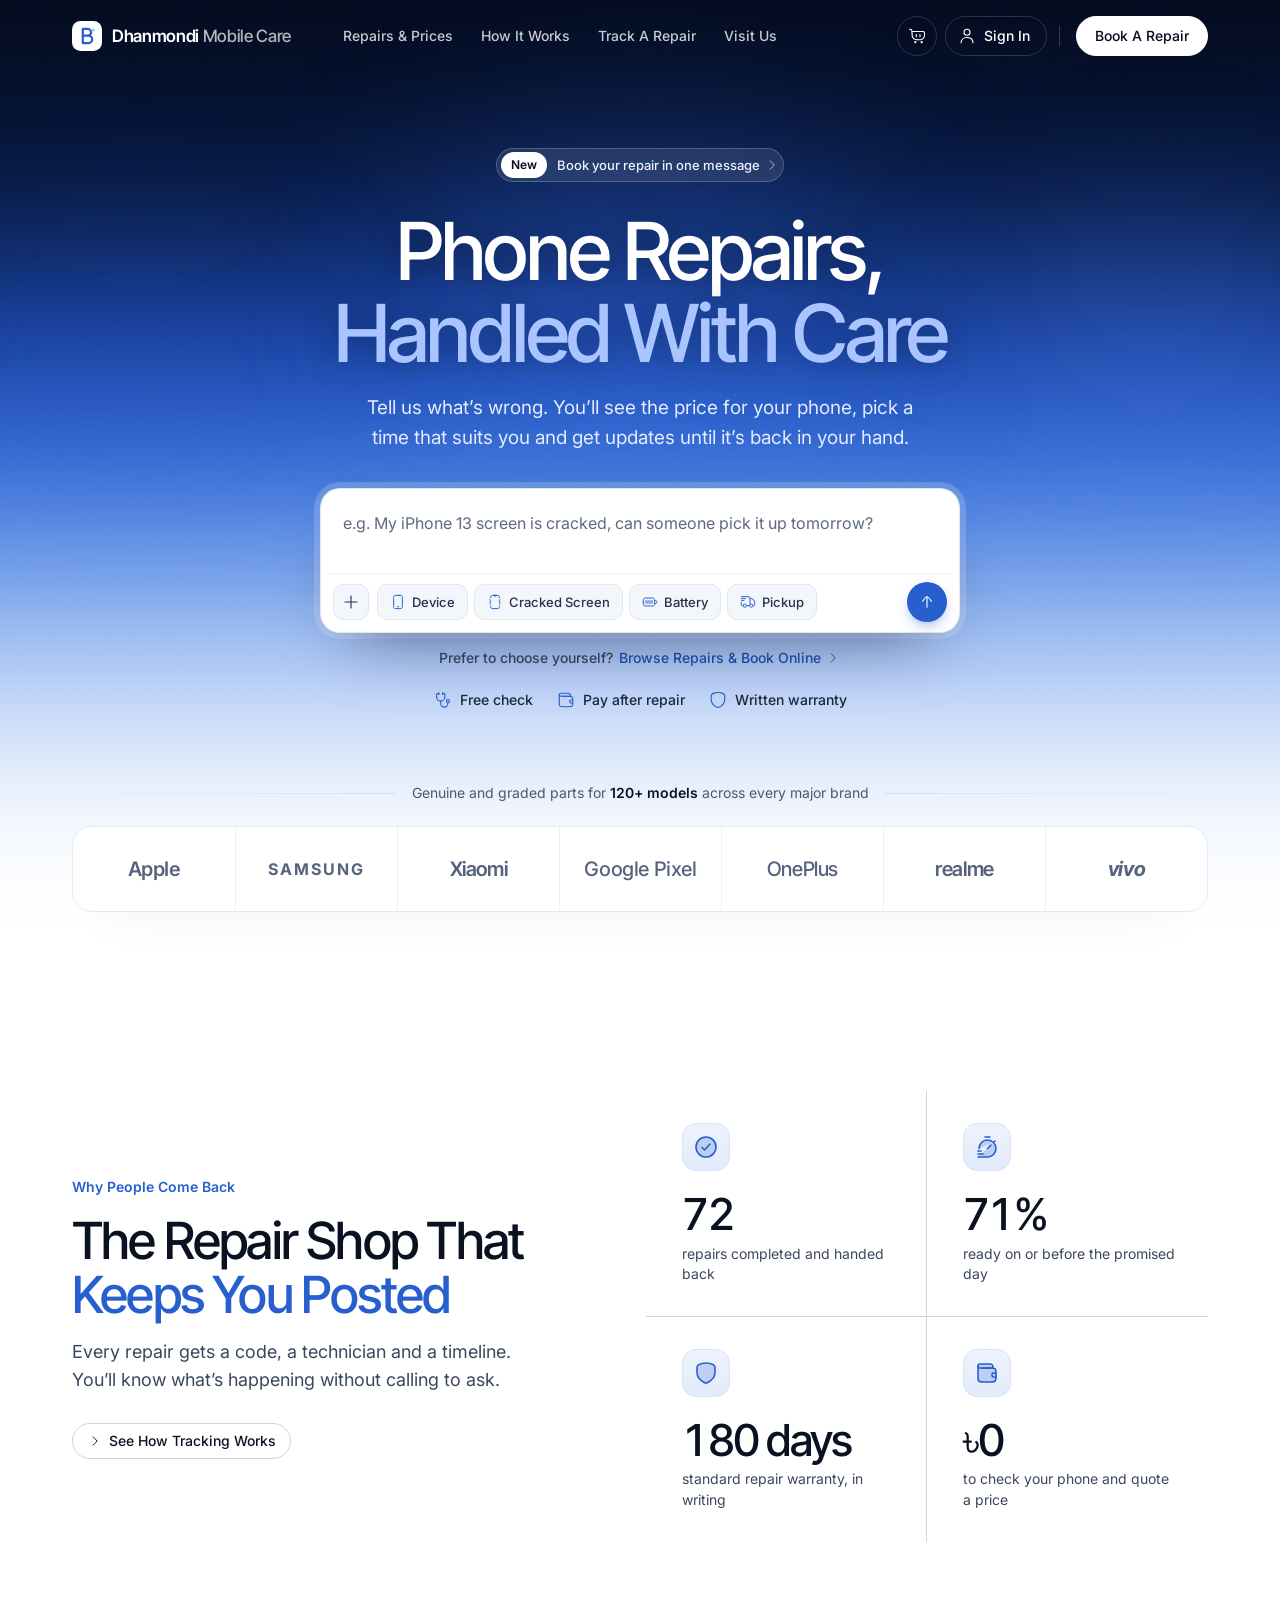
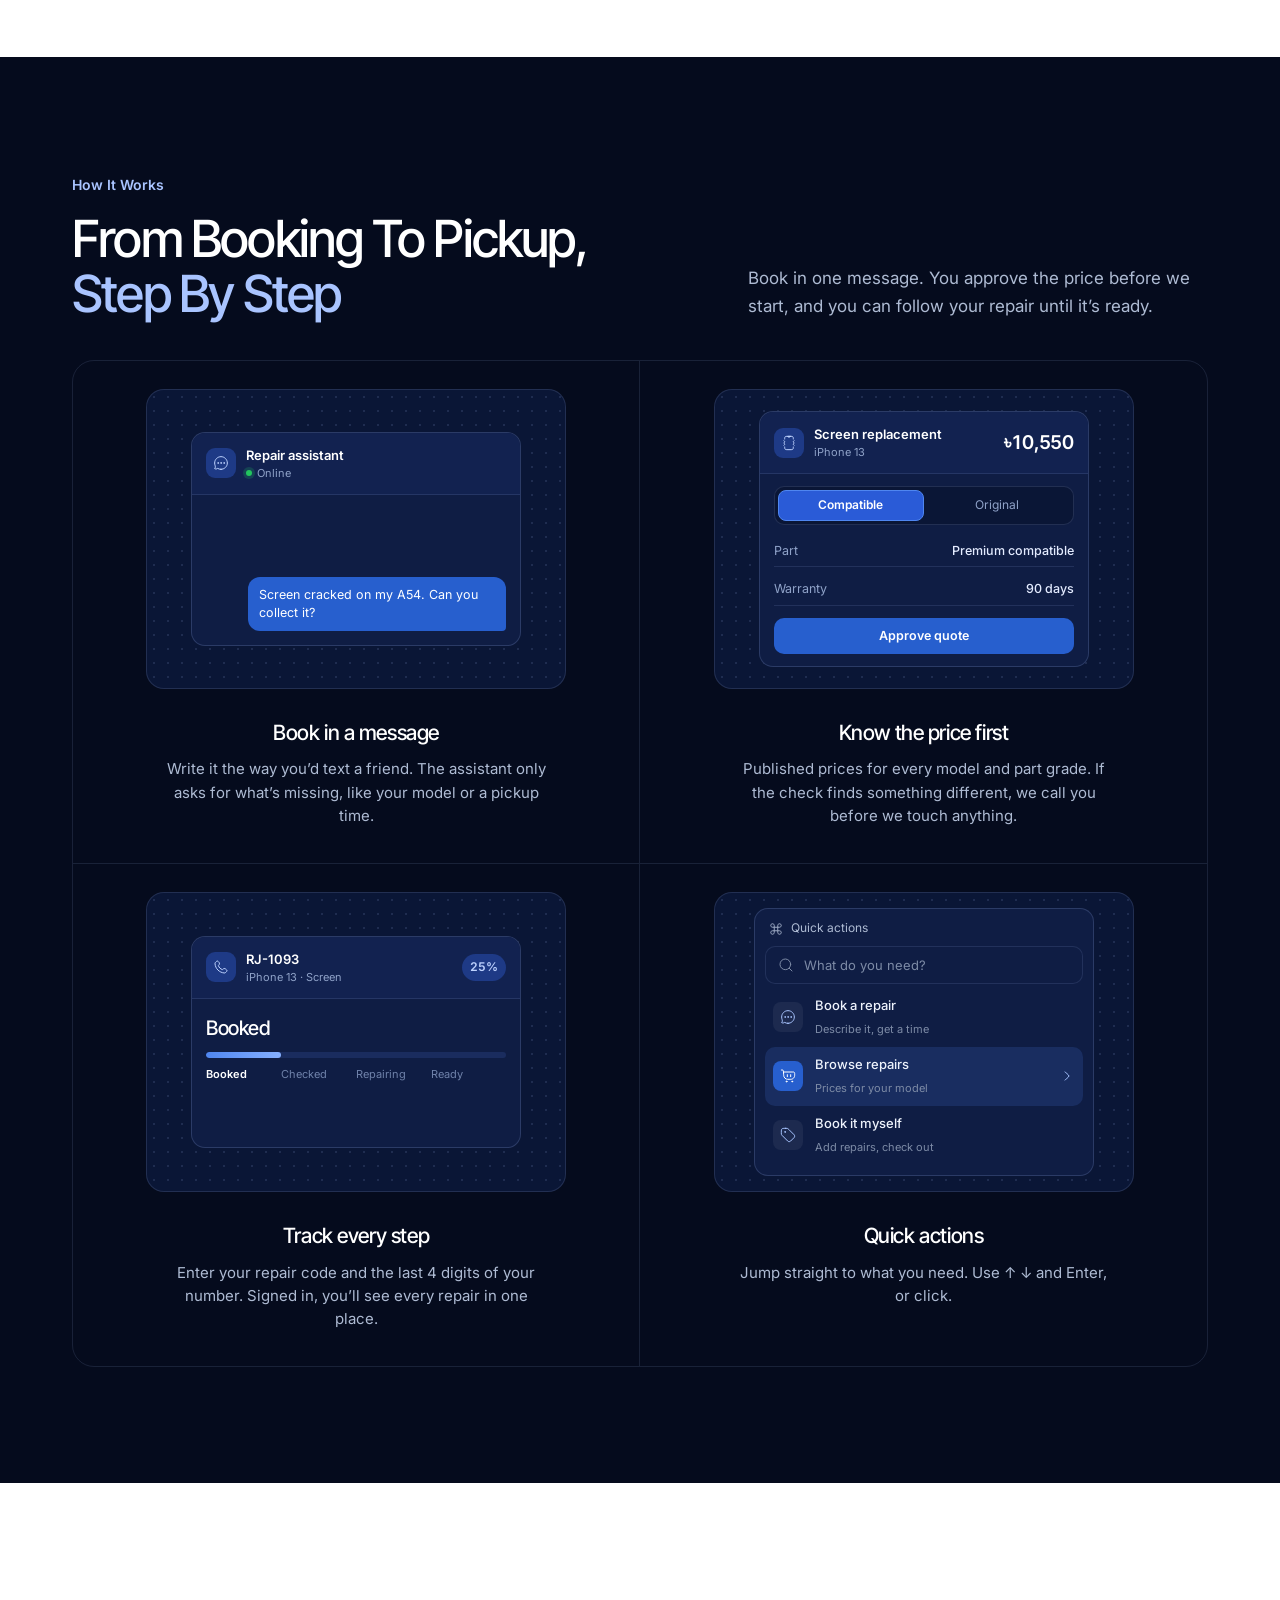
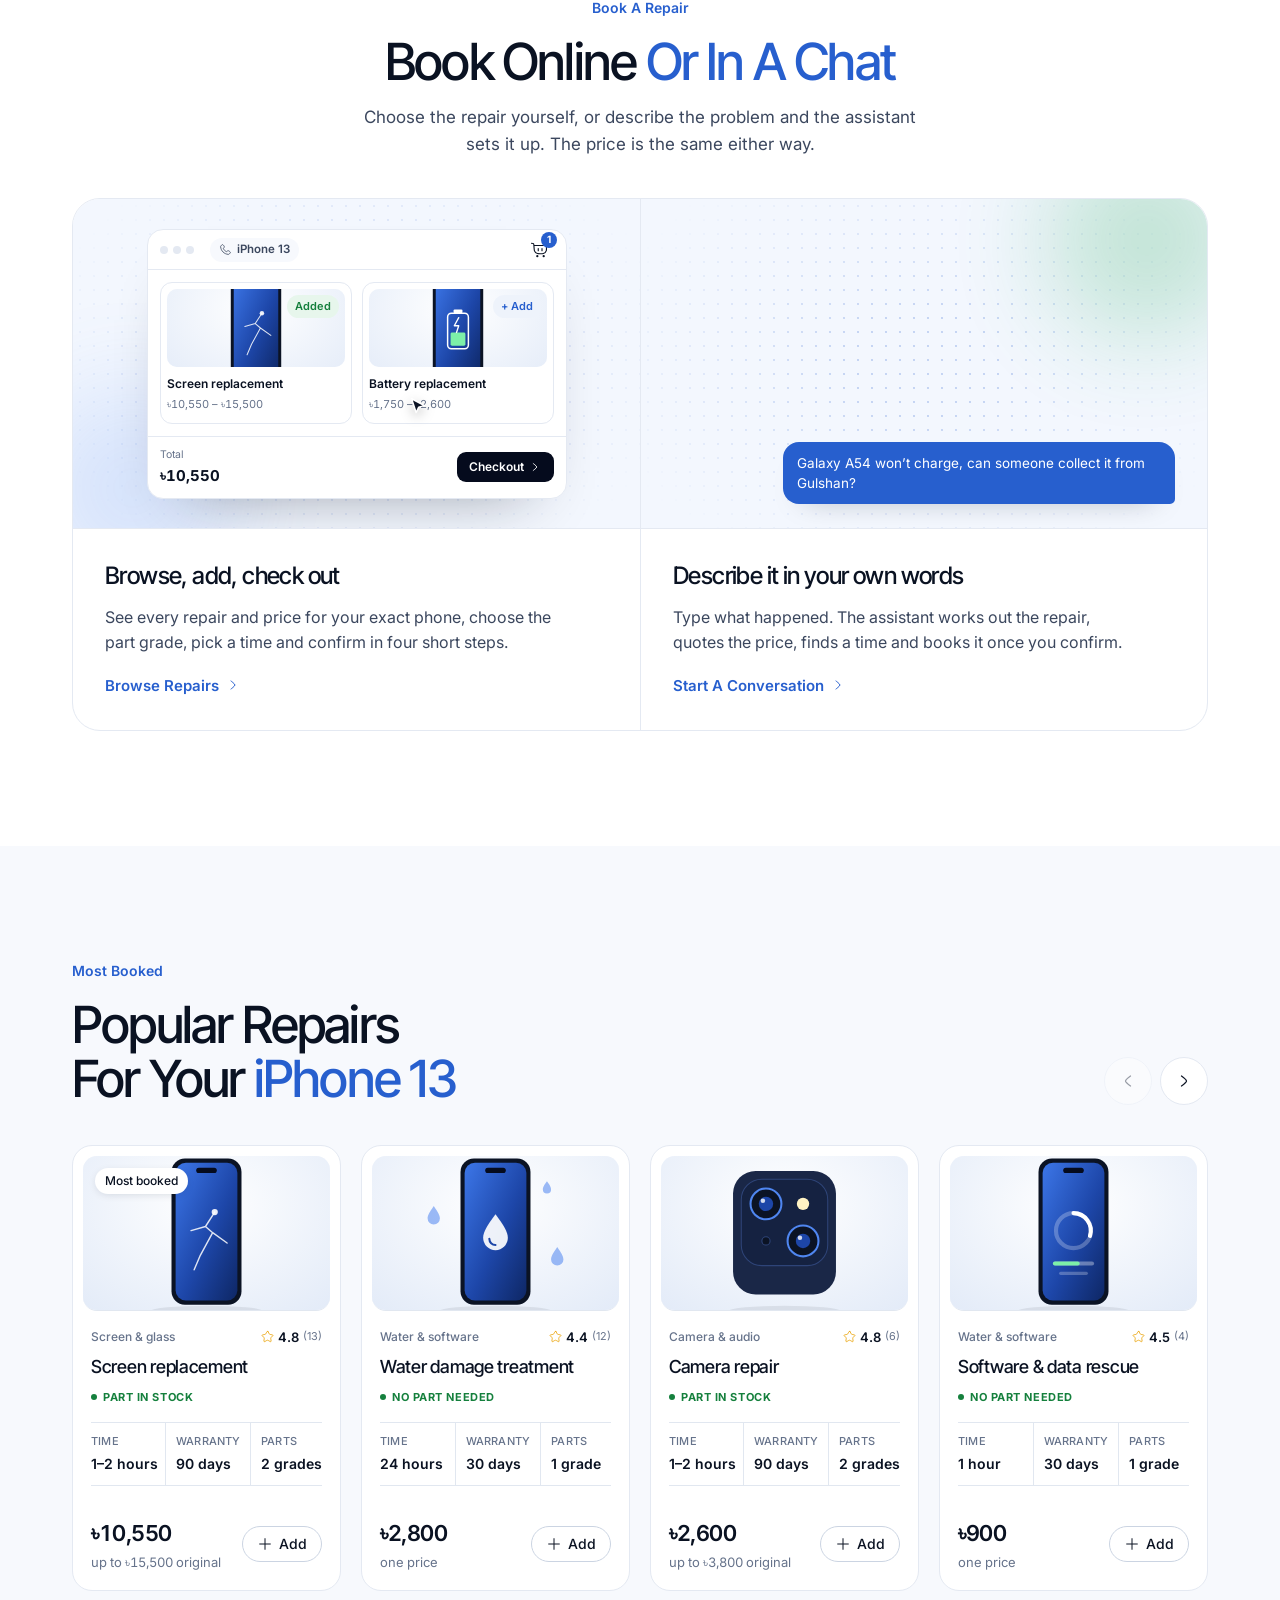
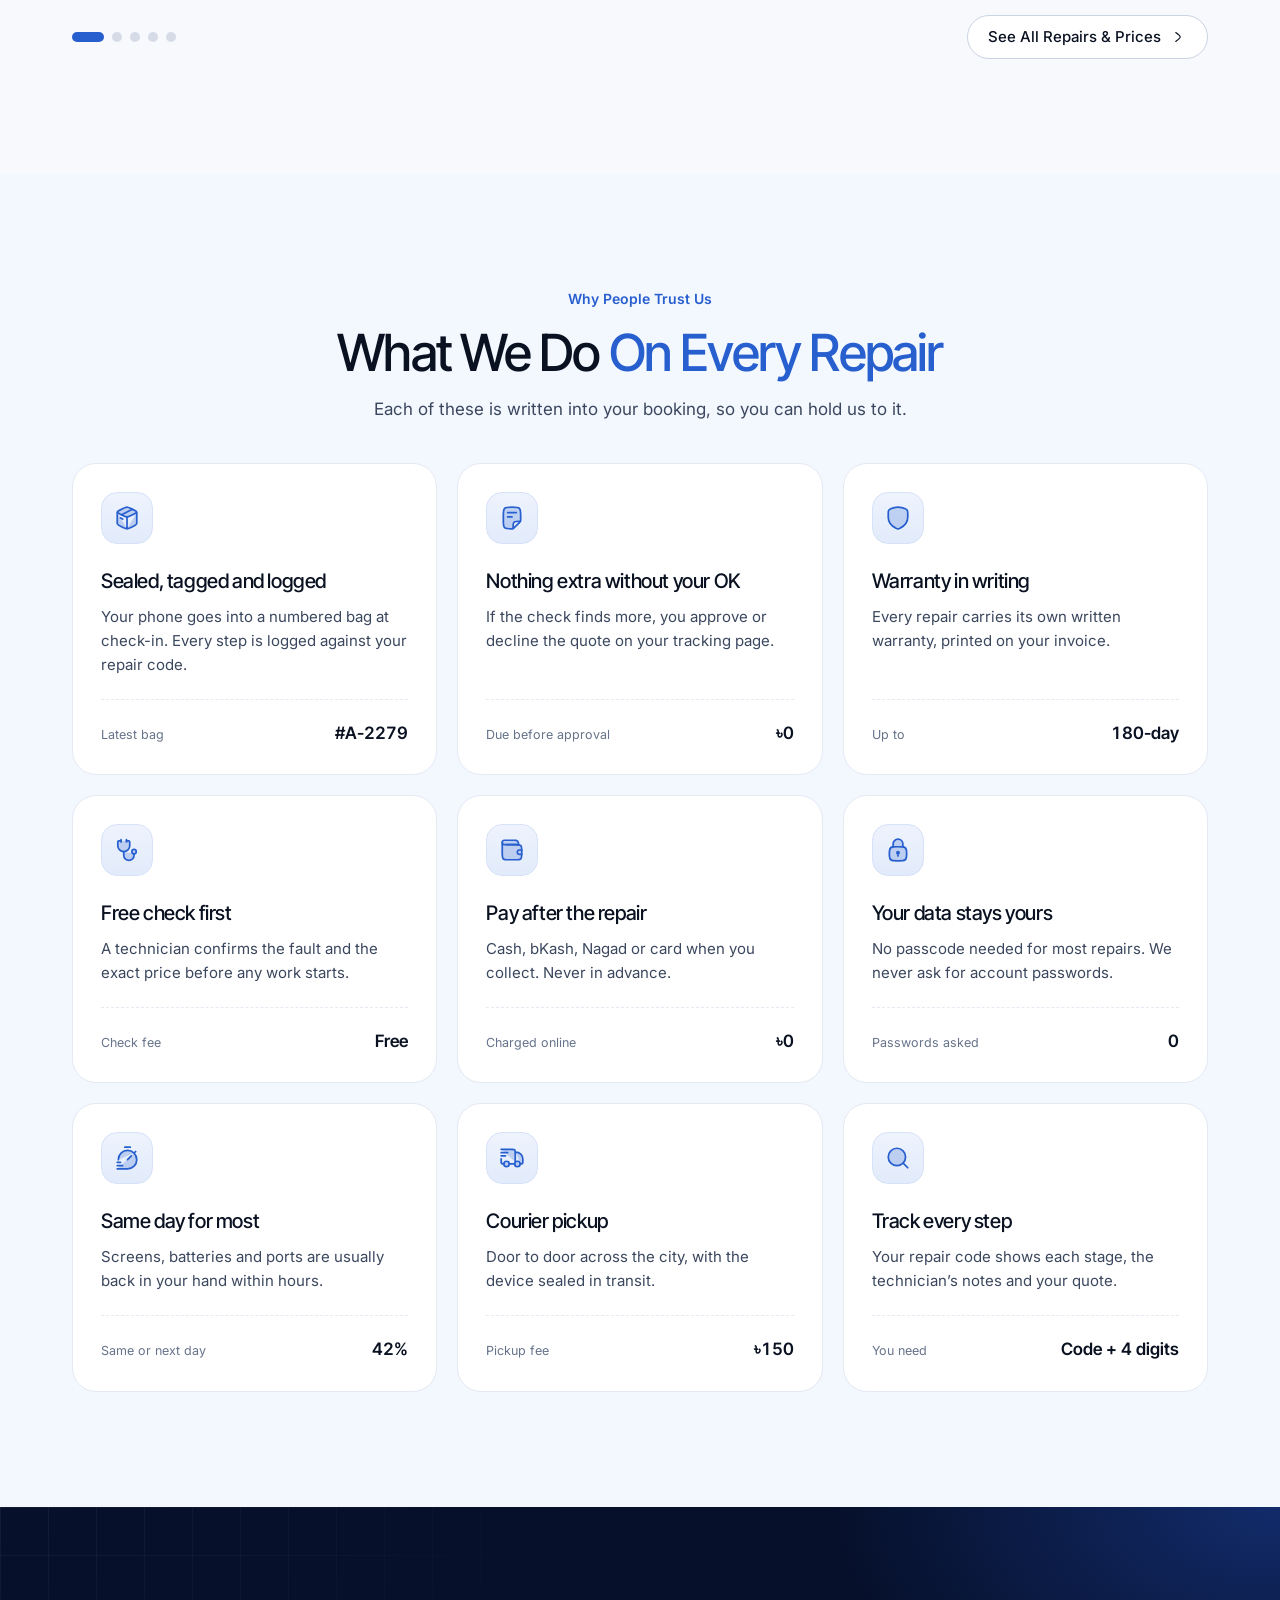
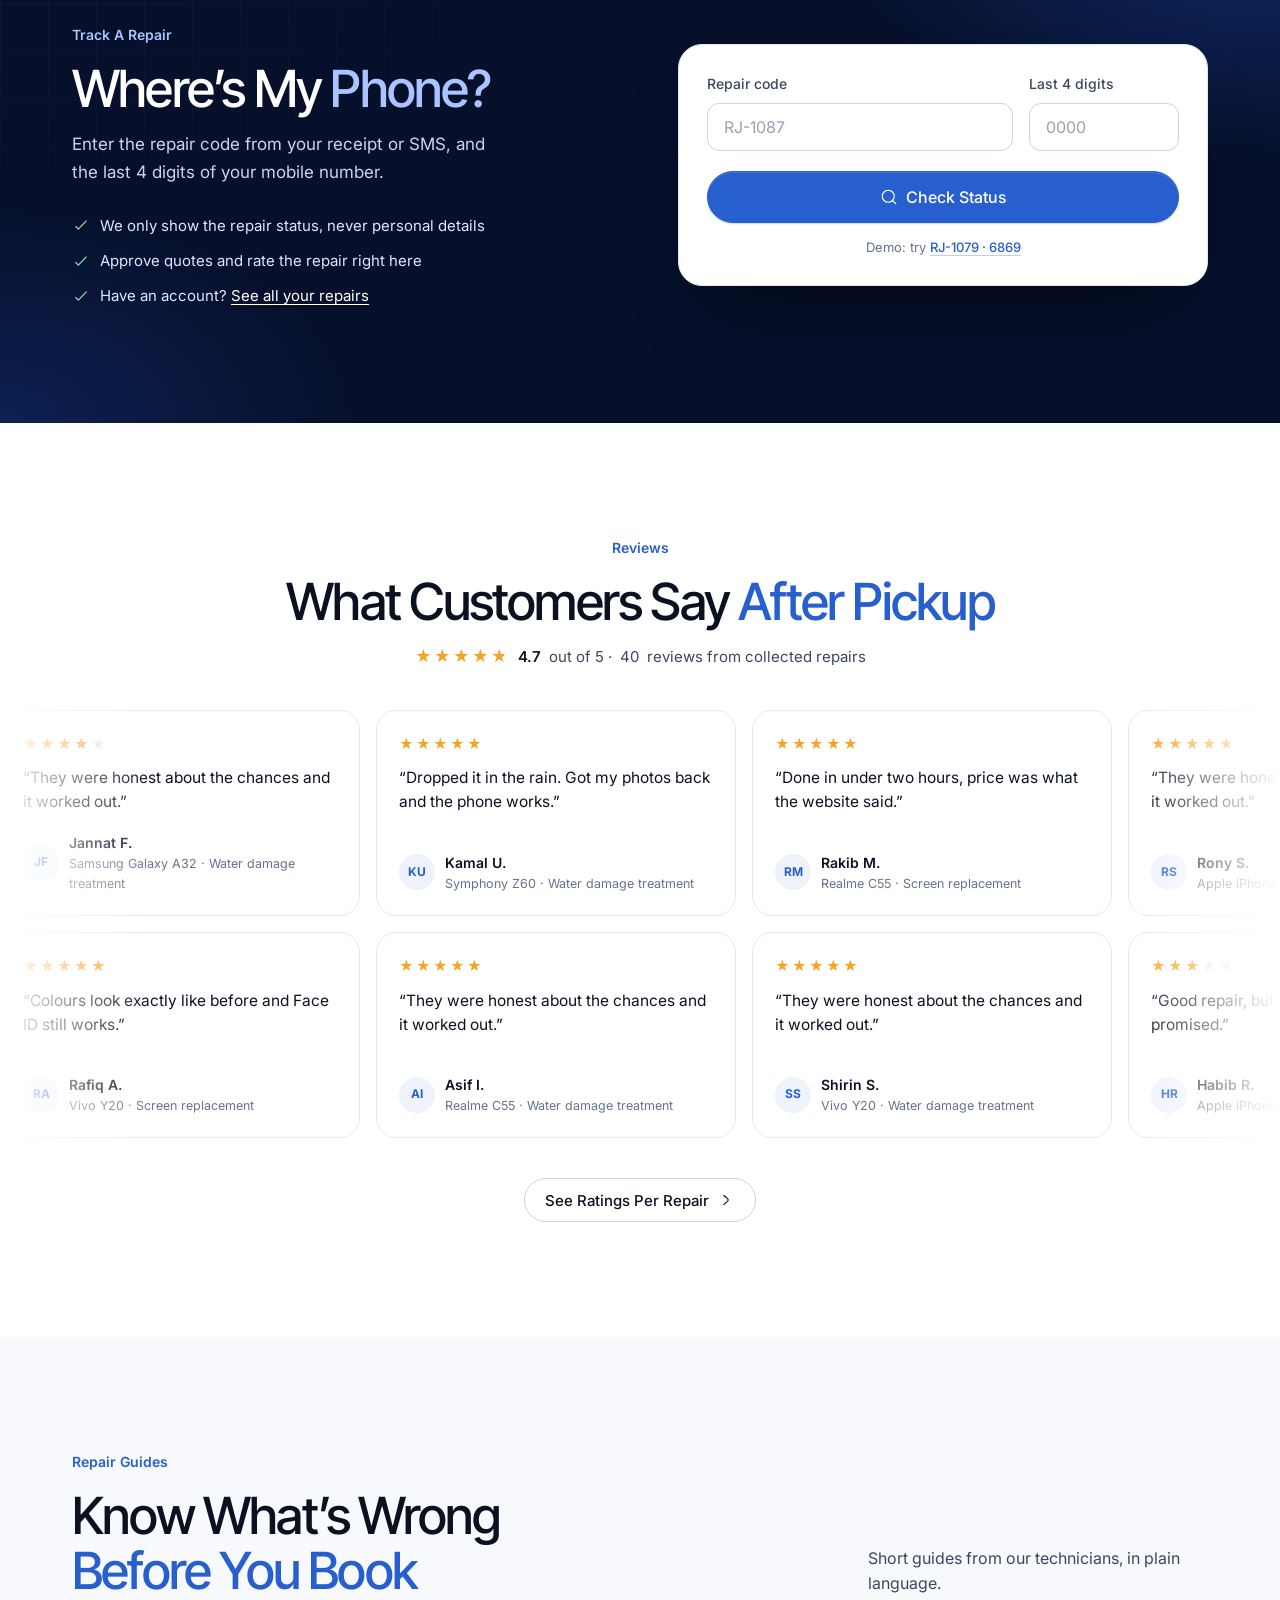
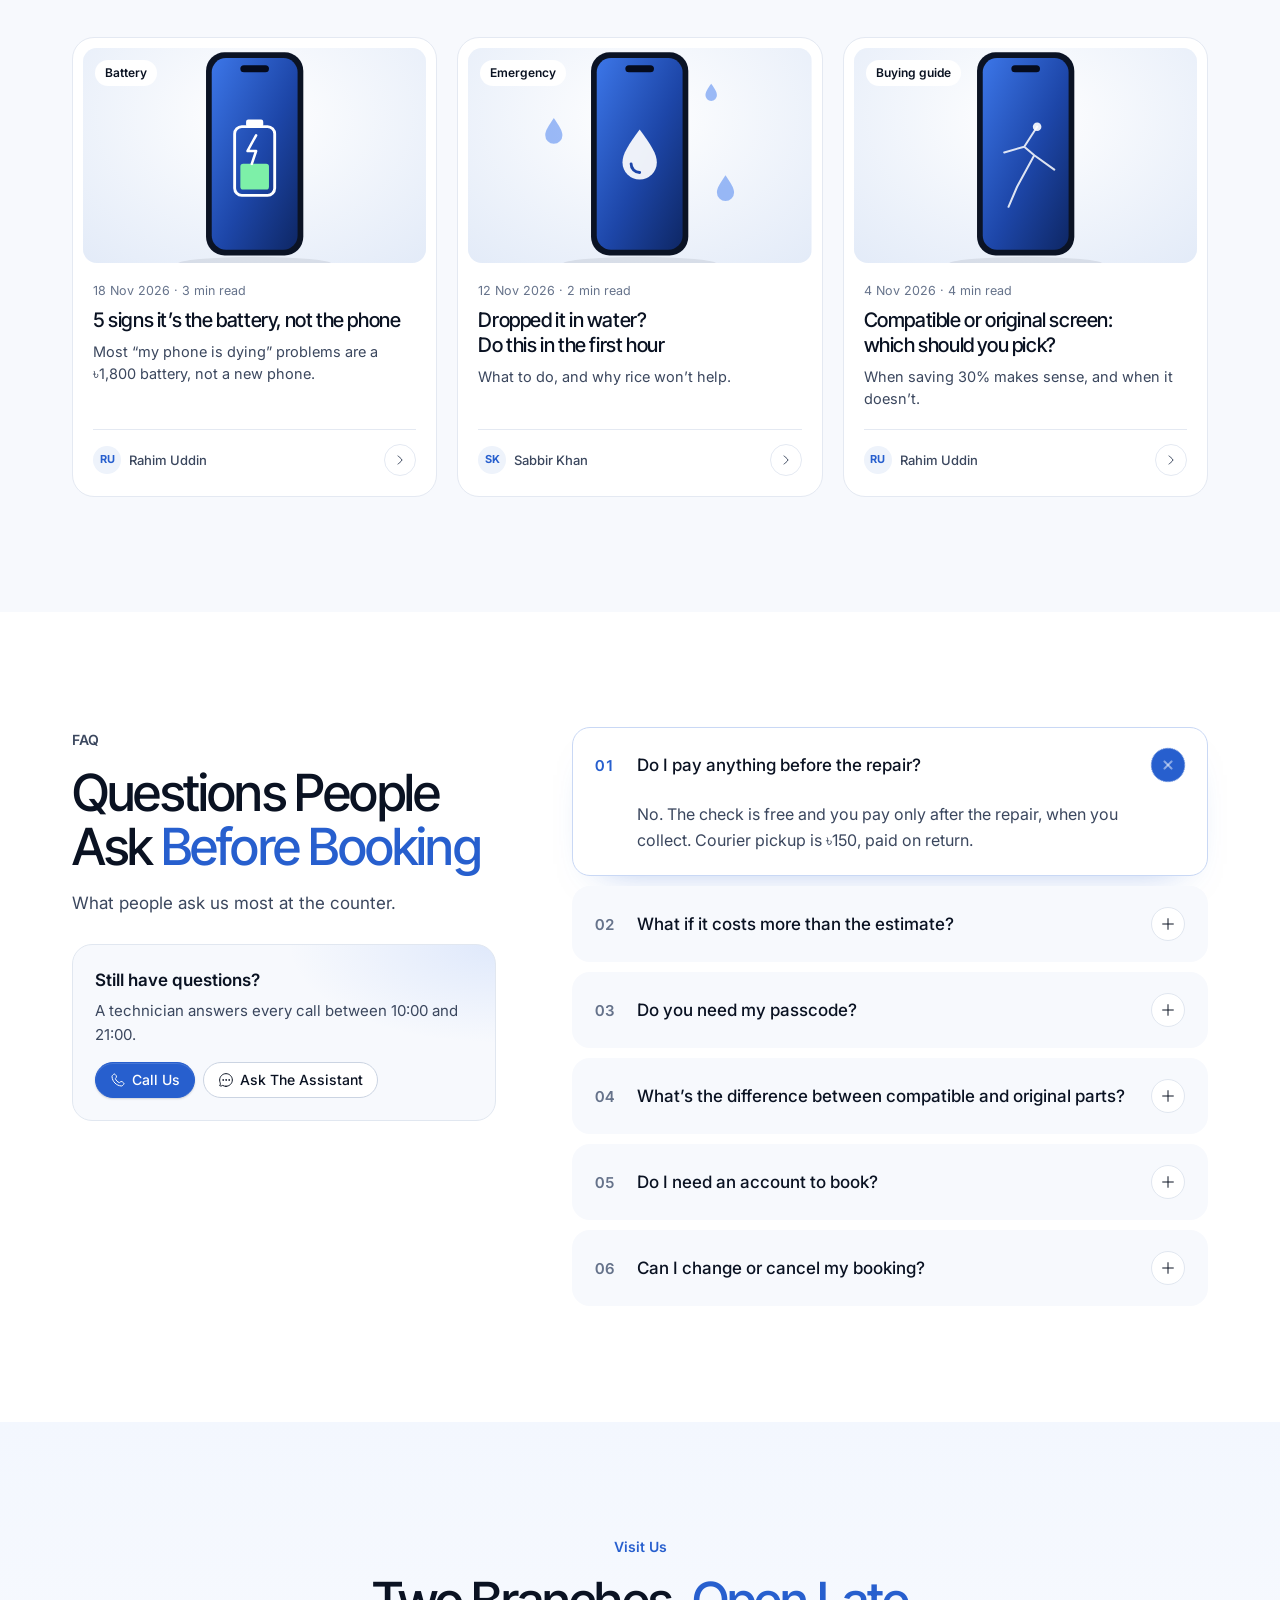
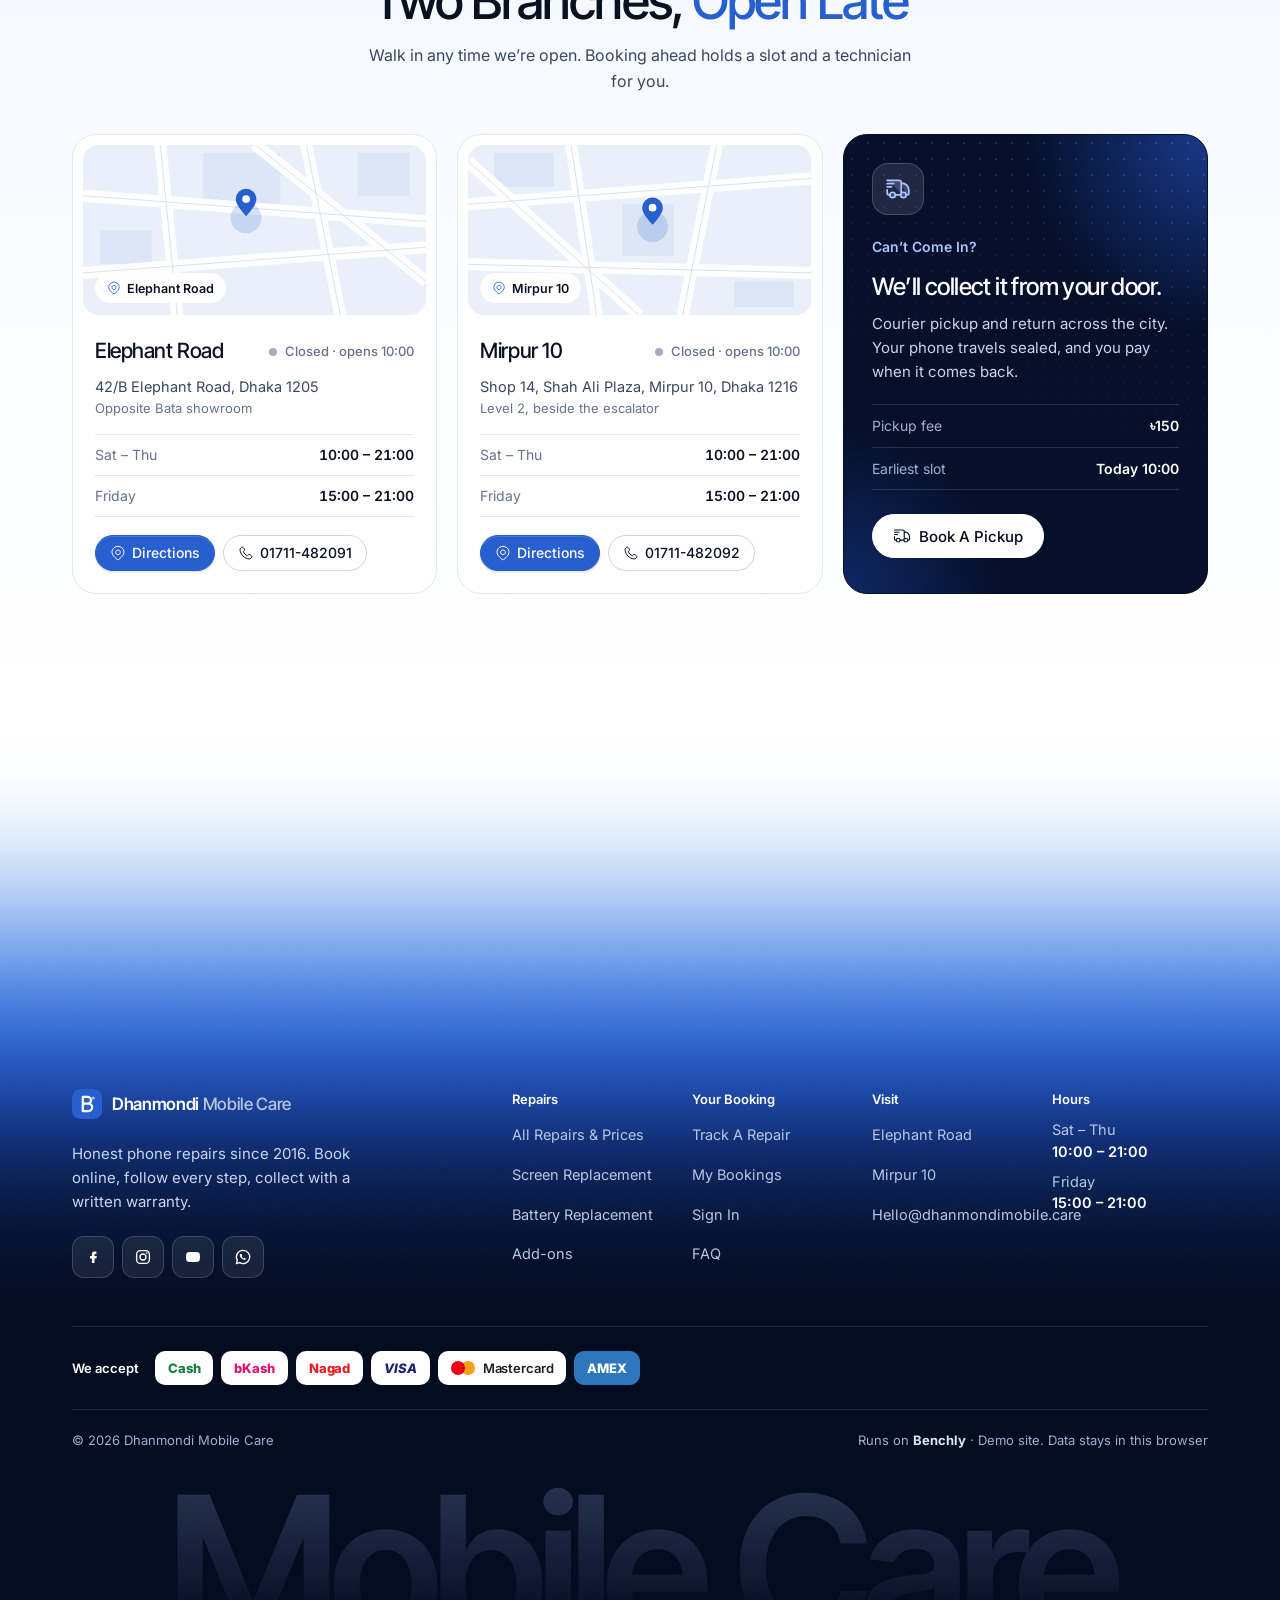
==== commit ffcf79f8: "Booking page: progress stepper, focused steps with Back; new empty cart design" ====
--- a/site/index.html
+++ b/site/index.html
@@ -10,7 +10,7 @@
 <link rel="preconnect" href="https://fonts.googleapis.com"><link rel="preconnect" href="https://fonts.gstatic.com" crossorigin>
 <link href="https://fonts.googleapis.com/css2?family=Inter:wght@400;500;600&family=Inter+Tight:ital,wght@0,500;0,600;1,500;1,600&display=swap" rel="stylesheet">
 <link rel="stylesheet" href="site.css?v=40"><link rel="stylesheet" href="pages.css?v=40"><link rel="stylesheet" href="lower.css?v=46">
-<link rel="stylesheet" href="nx.css?v=97">
+<link rel="stylesheet" href="nx.css?v=101">
 <link rel="preconnect" href="https://api.fontshare.com" crossorigin><link rel="stylesheet" href="https://api.fontshare.com/v2/css?f[]=general-sans@400,500,600&display=swap">
 </head>
 <body data-page="home">
@@ -223,6 +223,6 @@
 <footer class="foot" id="foot"></footer>
 
 <script src="../js/icons.js?v=9"></script><script src="site-icons.js?v=2"></script><script src="../js/core.js?v=9"></script><script src="../js/ui.js?v=9"></script><script src="../js/domain.js?v=10"></script><script src="../js/shopcfg.js?v=5"></script><script src="../js/auth.js?v=9"></script>
-<script src="bridge.js?v=96"></script><script src="assistant.js?v=130"></script><script src="shop.js?v=130"></script><script src="account.js?v=98"></script><script src="layout.js?v=131"></script><script src="guides.js?v=96"></script><script src="home.js?v=96"></script>
+<script src="bridge.js?v=96"></script><script src="assistant.js?v=130"></script><script src="shop.js?v=132"></script><script src="account.js?v=98"></script><script src="layout.js?v=131"></script><script src="guides.js?v=96"></script><script src="home.js?v=96"></script>
 </body>
 </html>
--- a/site/nx.css
+++ b/site/nx.css
@@ -1256,3 +1256,110 @@
 .hero .announce,.announce{padding:0 3px 0 4px!important;max-width:100%}
 .announce>[data-icon]{margin-left:-6px}
 @media (max-width:374px){.hero .announce,.announce{font-size:12.5px;gap:8px!important}.announce>[data-icon]{margin-left:-4px}}
+
+/* ===================== Booking page v2: stepper + empty cart ===================== */
+.ck-head{margin-bottom:28px}
+.ck-head h1{font-family:var(--display);font-size:40px;line-height:46px;font-weight:600;letter-spacing:-.03em;margin-top:18px}
+.ck-head .ck-sub{margin-top:8px}
+.ck-stepper{margin-top:28px;padding:18px 22px;border-radius:20px;background:rgba(255,255,255,.82);border:1px solid var(--line);backdrop-filter:blur(8px);-webkit-backdrop-filter:blur(8px)}
+.ck-steps{list-style:none;margin:0;padding:0;display:flex;align-items:center}
+.ck-steps li{flex:1;display:flex;align-items:center;min-width:0}
+.ck-steps li:last-child{flex:none}
+.ck-steps li::after{content:"";flex:1;height:2px;margin:0 16px;border-radius:2px;background:linear-gradient(90deg,var(--blue) 0 var(--f,0%),#E3E8F1 var(--f,0%));transition:background .4s}
+.ck-steps li.done::after{--f:100%}.ck-steps li.cur::after{--f:0%}
+.ck-steps li:last-child::after{display:none}
+.ck-steps li>div,.ck-steps li>button{display:flex;align-items:center;gap:12px;padding:0;border:0;background:none;font:inherit;text-align:left;color:inherit;min-width:0}
+.ck-steps li>button{cursor:pointer;border-radius:12px}
+.ck-steps li>button:focus-visible{outline:2px solid var(--blue);outline-offset:4px}
+.st-dot{width:40px;height:40px;flex:none;display:grid;place-items:center;border-radius:50%;background:#F2F5FA;color:#8A95AB;border:1px solid #E3E8F1;transition:background .25s,color .25s,border-color .25s,box-shadow .25s}
+.st-dot .ic{width:16px;height:16px}
+.st-t{display:grid;min-width:0}.st-t small{font-size:12px;line-height:16px;color:var(--text-3);font-weight:500}
+.st-t b{font-size:15px;line-height:20px;font-weight:600;color:var(--text-3);white-space:nowrap}
+.ck-steps li.cur .st-dot{background:var(--blue);border-color:var(--blue);color:#fff;box-shadow:0 0 0 5px rgba(39,95,206,.12)}
+.ck-steps li.cur .st-t b{color:var(--text)}.ck-steps li.cur .st-t small{color:var(--blue)}
+.ck-steps li.done .st-dot{background:#EAF0FC;border-color:#C9D8F6;color:var(--blue)}
+.ck-steps li.done .st-t b{color:var(--text)}
+.ck-steps li.done>button:hover .st-dot{background:#DCE6FA}.ck-steps li.done>button:hover .st-t b{color:var(--blue)}
+.ck-steps-m{display:none}
+/* sections */
+.ck-flow .ck-sec:first-of-type{margin-top:0}
+.ck-sec{border-radius:20px}
+.ck-sec.open{border-color:#D5E0F7;box-shadow:0 1px 2px rgba(11,19,36,.04),0 24px 48px -36px rgba(23,52,120,.35)}
+.ck-sec.open>header{padding:22px 24px 6px}
+.ck-sec.open .n{display:none}
+.ck-sec.open h2{font-size:22px;line-height:28px;font-weight:600}
+.ck-sec.open h2 small{display:block;margin-bottom:2px;font-family:var(--font,inherit);font-size:12.5px;line-height:16px;font-weight:500;letter-spacing:0;color:var(--blue)}
+.ck-sec.open .ck-body{padding:12px 24px 24px}
+.ck-sec.done{background:rgba(255,255,255,.7)}
+.ck-sec.done>header{padding:14px 20px}.ck-sec.done h2{font-size:16px}
+.ck-sec.done .ck-line{padding:0 20px 14px 60px;margin-top:-6px}
+.ck-nav{justify-content:space-between!important;align-items:center;gap:12px;margin-top:20px!important;padding-top:20px;border-top:1px solid var(--line)}
+.ck-nav .s-btn{min-width:140px}
+.s-btn.ghost{background:transparent;border-color:transparent;color:var(--text-2)}.s-btn.ghost:hover{background:#F2F5FA;color:var(--text)}
+.ck-sec.open{animation:ckIn .35s cubic-bezier(.2,.8,.2,1)}
+@keyframes ckIn{from{opacity:0;transform:translateY(8px)}to{opacity:1;transform:none}}
+
+/* empty cart */
+.ck-empty-wrap{display:grid;place-items:center;padding:24px 0 72px}
+.ec{text-align:center}
+.ec-art{display:block;width:200px;height:150px;margin:0 auto 8px}
+.ec-plus{transform-origin:152px 46px;animation:ecBob 3.2s ease-in-out infinite}
+.ec-sp{animation:ecTw 2.6s ease-in-out infinite}.ec-sp.s2{animation-delay:.8s}.ec-sp.s3{animation-delay:1.6s}
+@keyframes ecBob{50%{transform:translateY(-4px)}}@keyframes ecTw{50%{opacity:.35}}
+.ec-t{font-family:var(--display);font-weight:600;letter-spacing:-.025em;color:var(--text);outline:0}
+.ec-p{color:var(--text-2);margin:10px auto 0}
+.ec-a{display:flex;gap:10px;justify-content:center;flex-wrap:wrap;margin-top:24px}
+.ec-k{margin:0 0 10px;font-size:12.5px;font-weight:600;color:var(--text-3);text-align:left}
+.ec-pop{margin-top:32px;text-align:left}
+.ec-pop ul{list-style:none;margin:0;padding:0;display:grid;gap:8px}
+.ec-pop li{display:grid;grid-template-columns:48px minmax(0,1fr) auto;align-items:center;gap:14px;padding:10px 10px 10px 10px;border:1px solid var(--line);border-radius:16px;background:#fff;transition:border-color .18s,box-shadow .18s}
+.ec-pop li:hover{border-color:#C9D8F6;box-shadow:0 12px 28px -20px rgba(11,19,36,.35)}
+.ec-pop .l-art{width:48px;height:48px;border-radius:12px;overflow:hidden;display:grid;place-items:center;background:#F4F7FE}
+.ec-pop .l-art svg,.ec-pop .l-art img{width:100%;height:100%}
+.ec-pop b{display:block;font-size:15px;font-weight:500;color:var(--text)}.ec-pop small{font-size:13px;color:var(--text-3)}
+.ec-add{display:inline-flex;align-items:center;gap:6px;height:36px;padding:0 14px;border-radius:999px;border:1px solid #D5E0F7;background:#F4F7FE;color:var(--blue);font:inherit;font-size:13.5px;font-weight:500;cursor:pointer;transition:background .18s,border-color .18s,color .18s}
+.ec-add:hover{background:var(--blue);border-color:var(--blue);color:#fff}
+.ec-add .ic{width:16px;height:16px}
+.ec-trust{list-style:none;margin:24px 0 0;padding:0;display:flex;flex-wrap:wrap;justify-content:center;gap:8px 20px}
+.ec-trust li{display:inline-flex;align-items:center;gap:6px;font-size:13px;color:var(--text-2)}.ec-trust .ic{width:14px;height:14px;color:#12B76A}
+.ec-page{width:min(560px,100%);padding:40px 40px 32px;border-radius:28px;background:#fff;border:1px solid var(--line);box-shadow:0 30px 60px -44px rgba(23,52,120,.35)}
+.ec-page .ec-t{font-size:32px;line-height:38px}.ec-page .ec-p{max-width:400px;font-size:16px;line-height:24px}
+.ec-page .ec-a .s-btn{height:48px;padding:0 22px}
+.ec-drawer{padding:24px 4px 8px}
+.ec-drawer .ec-art{width:168px;height:126px}
+.ec-drawer .ec-t{font-size:22px;line-height:28px}.ec-drawer .ec-p{font-size:14.5px;line-height:22px;max-width:320px}
+.ec-drawer .ec-a .s-btn{height:44px}
+
+@media (max-width:980px){.ck-stepper{padding:16px}.ck-steps li::after{margin:0 10px}.st-dot{width:36px;height:36px}}
+@media (max-width:860px){.st-t small{display:none}.st-t b{font-size:14px}.ck-steps li>div,.ck-steps li>button{gap:8px}}
+@media (max-width:680px){
+  .ck-head h1{font-size:30px;line-height:36px}
+  .ck-stepper{padding:14px 16px 16px;border-radius:18px}
+  .ck-steps .st-t{display:none}.ck-steps li::after{margin:0 8px}
+  .st-dot{width:34px;height:34px}.ck-steps li.cur .st-dot{box-shadow:0 0 0 4px rgba(39,95,206,.12)}
+  .ck-steps-m{display:grid;grid-template-columns:auto 1fr;align-items:baseline;gap:4px 8px;margin-top:14px}
+  .ck-steps-m span{font-size:12.5px;font-weight:500;color:var(--blue)}.ck-steps-m b{font-size:15px;font-weight:600;color:var(--text)}
+  .ck-steps-m i{grid-column:1/-1;height:4px;border-radius:4px;background:linear-gradient(90deg,var(--blue) calc(var(--p)*100%),#E8EDF6 calc(var(--p)*100%));margin-top:6px}
+  .ck-sec.open>header{padding:18px 16px 4px}.ck-sec.open .ck-body{padding:10px 16px 18px}.ck-sec.open h2{font-size:20px;line-height:26px}
+  .ck-sec.done .ck-line{padding:0 16px 14px 56px}
+  .ck-nav{flex-direction:row!important}.ck-nav .s-btn{width:auto!important;min-width:0;flex:1}.ck-nav>span:empty{display:none}
+  .ec-page{padding:28px 16px 24px;border-radius:24px}.ec-page .ec-t{font-size:26px;line-height:32px}.ec-page .ec-p{font-size:15px;line-height:22px}
+  .ec-a{flex-direction:column}.ec-a .s-btn{width:100%}
+  .ec-pop li{grid-template-columns:44px minmax(0,1fr) auto;gap:12px}.ec-pop .l-art{width:44px;height:44px}
+  .ck-empty-wrap{padding:8px 0 48px}
+}
+@media (prefers-reduced-motion:reduce){.ec-plus,.ec-sp,.ck-sec.open{animation:none}}
+.ck-sec.open>header{display:block}
+.ck-kick{margin:0 0 2px;font-size:12.5px;line-height:16px;font-weight:500;color:var(--blue)}
+.ck-head .ck-sub{max-width:680px}
+.ck-steps li{padding:0!important;margin:0!important;background:none!important;border:0!important}
+.ck-sec.done{padding:0!important}.ck-sec.done>header{padding:14px 20px 4px!important}.ck-sec.done .ck-line{margin-top:0!important;padding:0 20px 14px 60px!important}
+@media (max-width:680px){.ck-sec.done>header{padding:14px 16px 4px!important}.ck-sec.done .ck-line{padding:0 16px 14px 56px!important}}
+.ec-drawer .ec-a{display:grid;grid-template-columns:1fr 1fr;gap:8px;flex-direction:initial}
+.ec-drawer .ec-a .s-btn{width:100%;padding:0 12px}
+@media (max-width:420px){.ec-drawer .ec-a{grid-template-columns:1fr}}
+@media (max-width:520px){
+  .ck-items li{display:grid!important;grid-template-columns:56px minmax(0,1fr) auto;grid-template-areas:"a t t" "a p r";align-items:center;gap:2px 12px}
+  .ck-items li>.l-art{grid-area:a}.ck-items li>div{grid-area:t;min-width:0}
+  .ck-items li>span:not(.l-art){grid-area:p;font-weight:600}.ck-items li>.rm{grid-area:r;justify-self:end}
+}
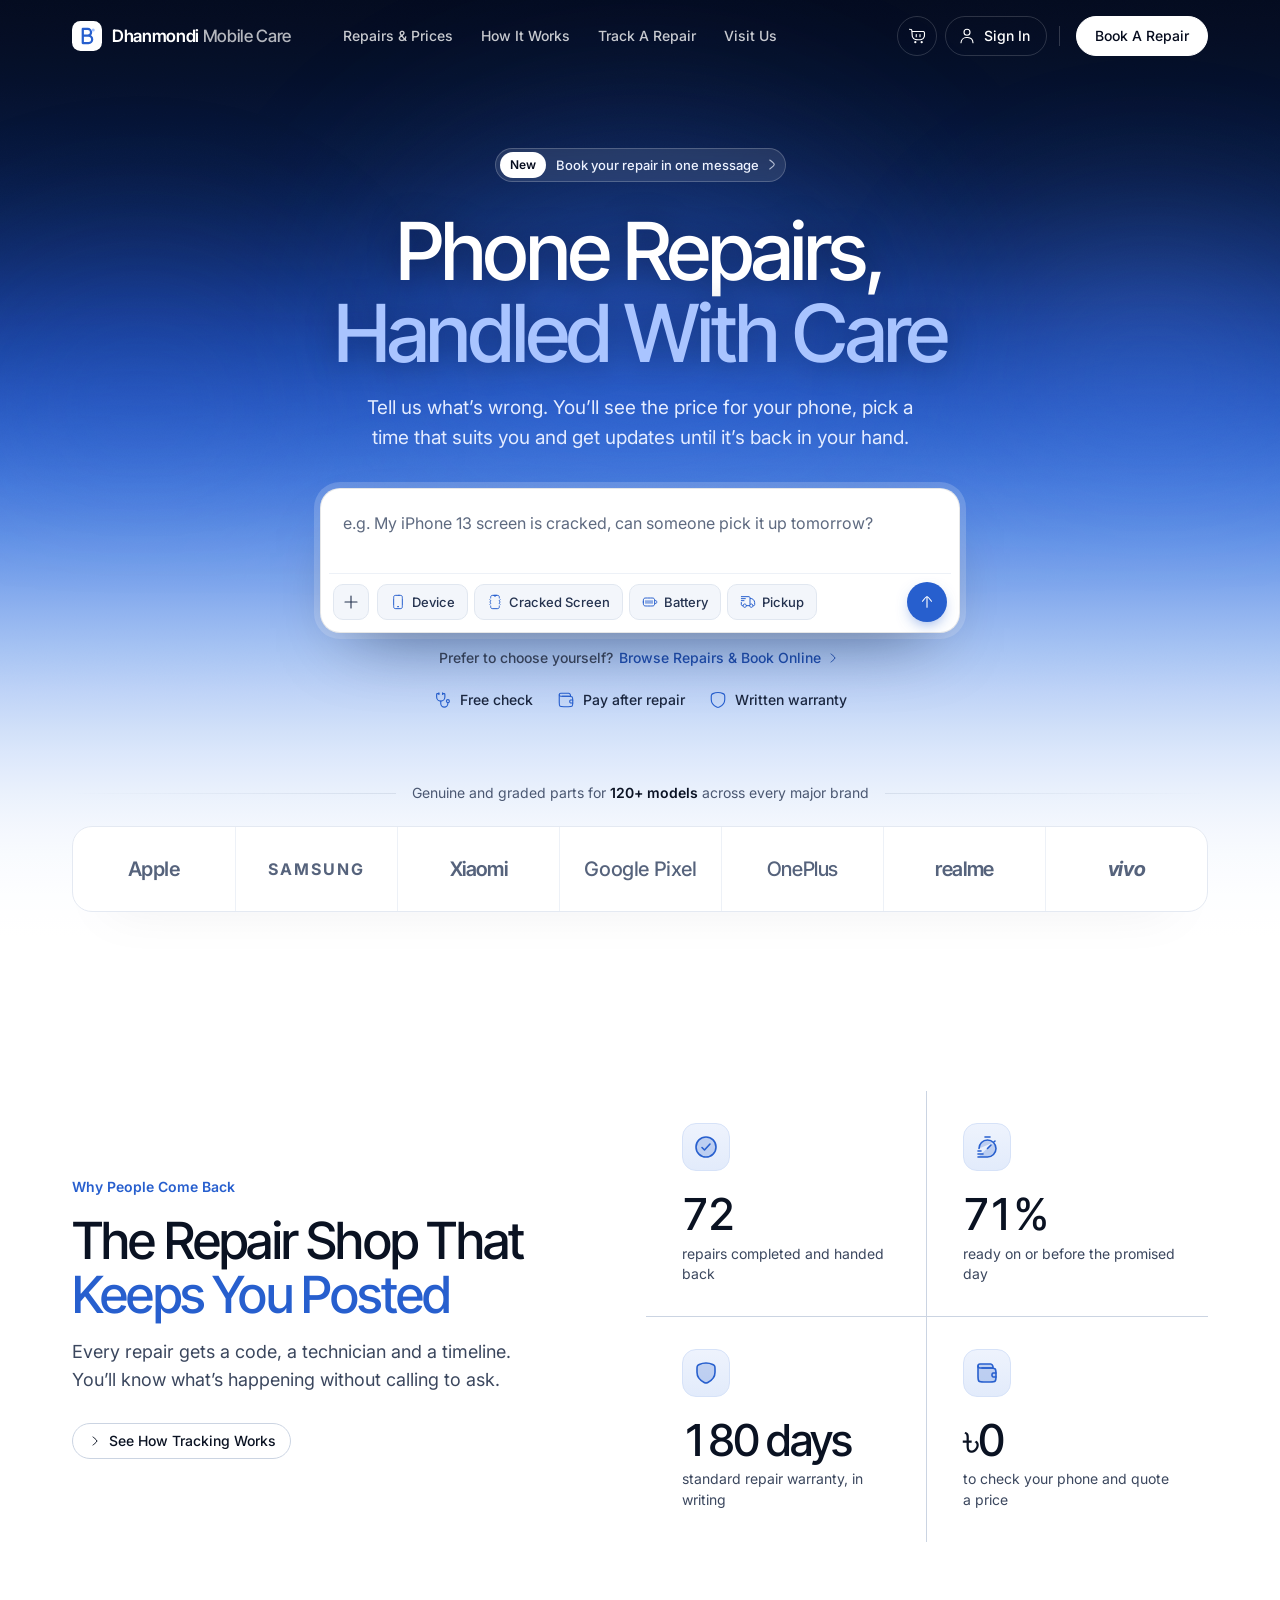
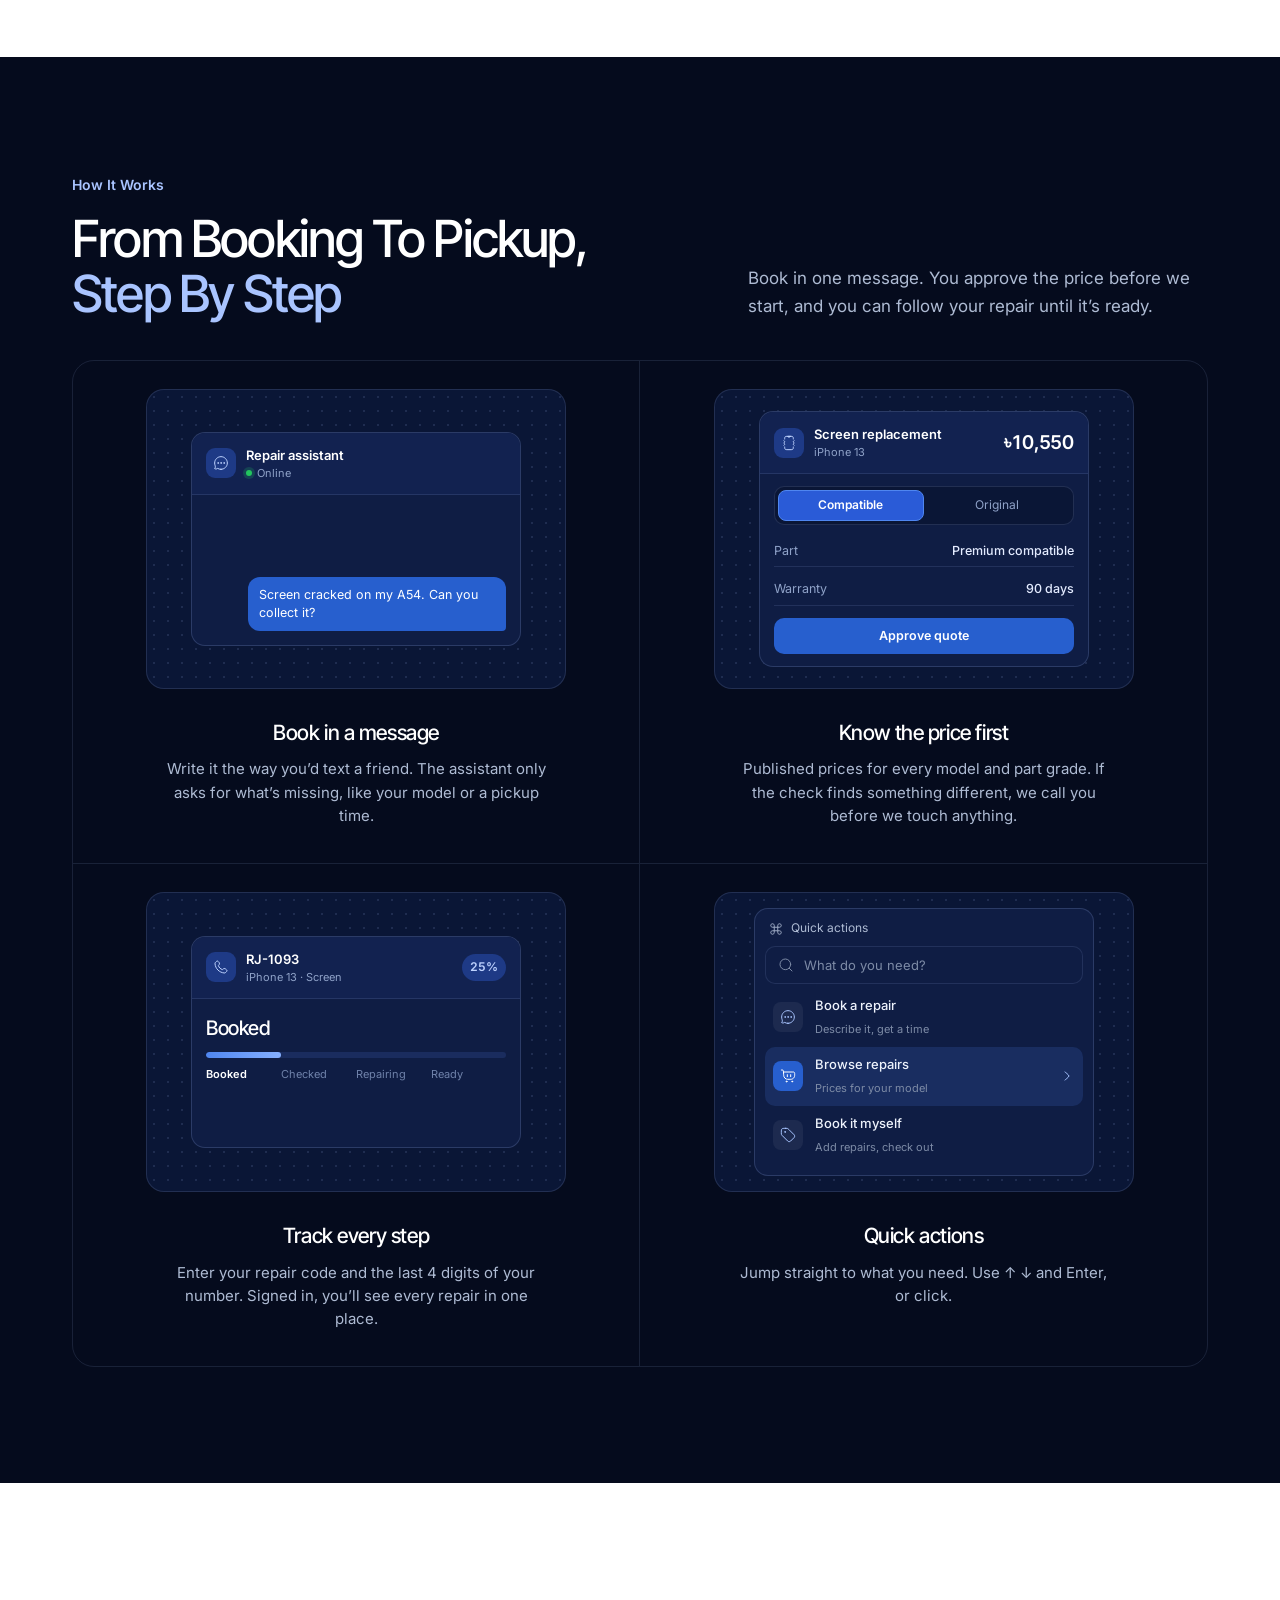
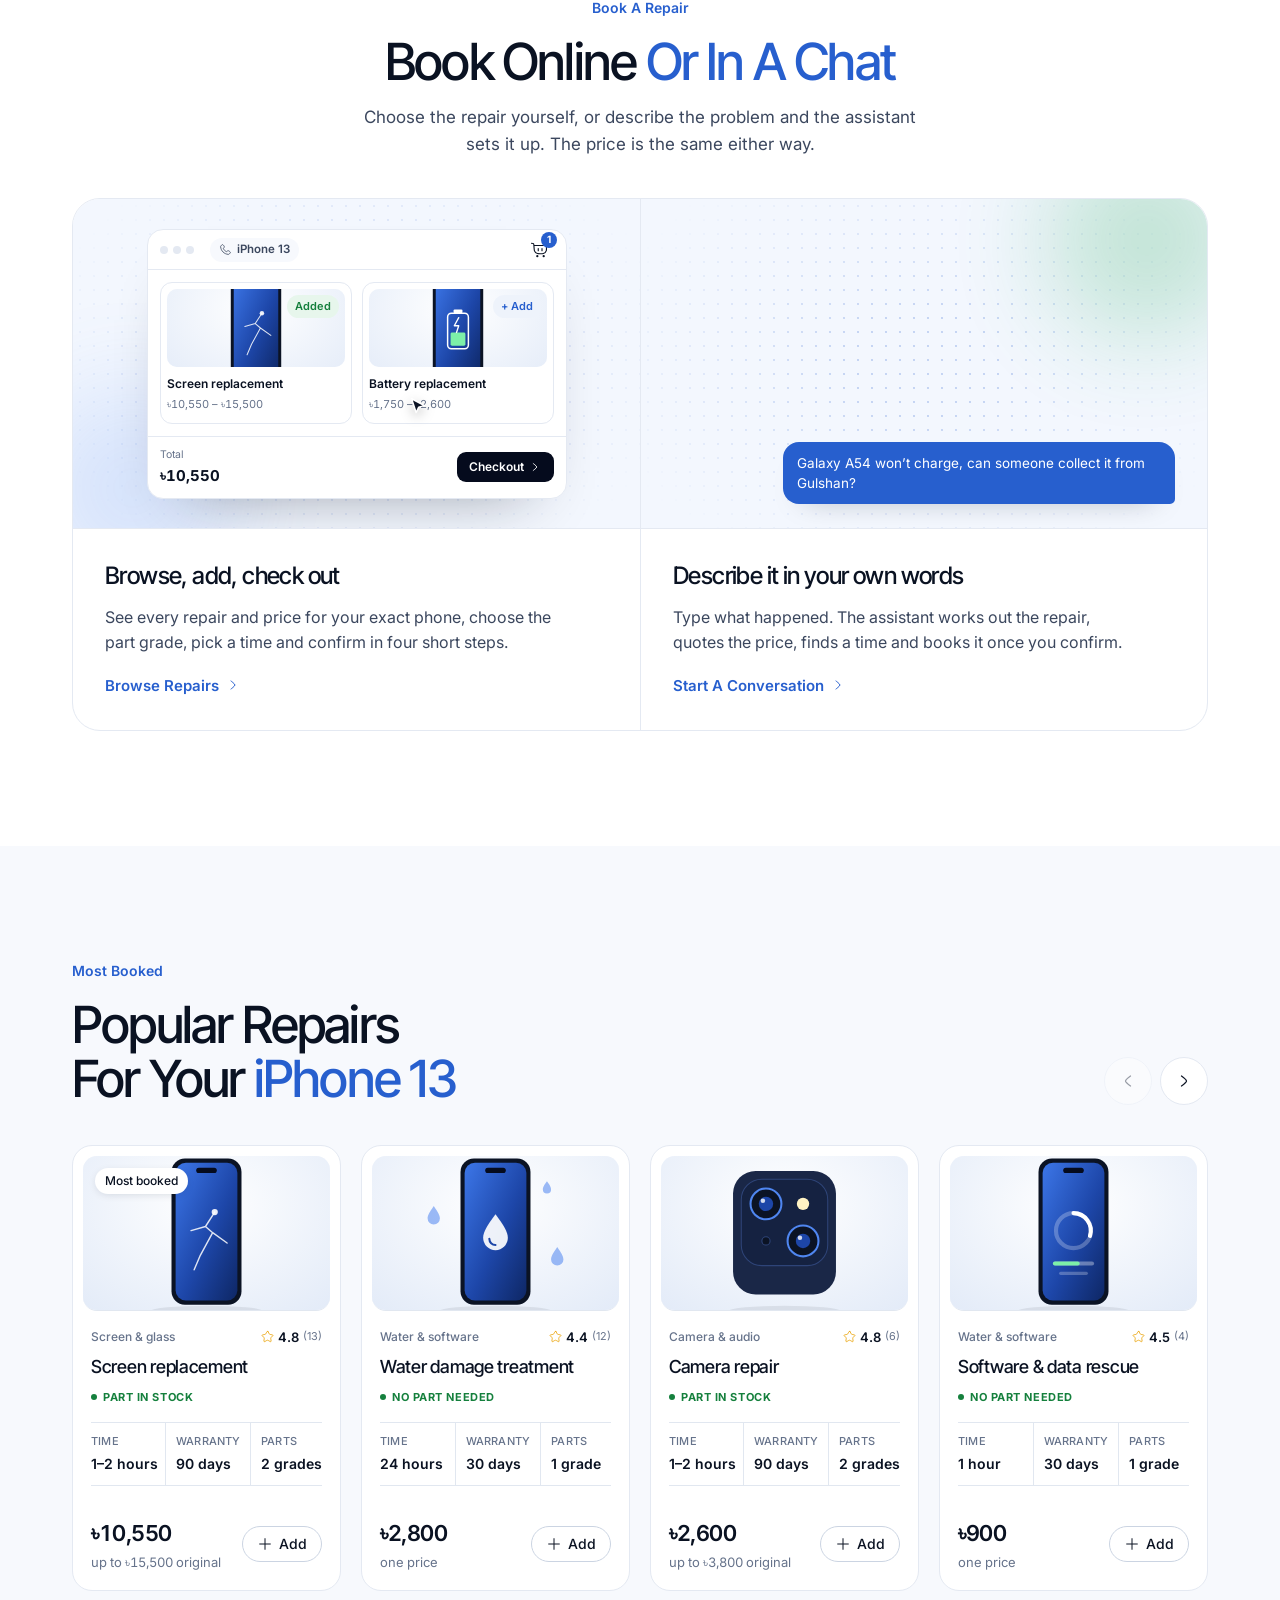
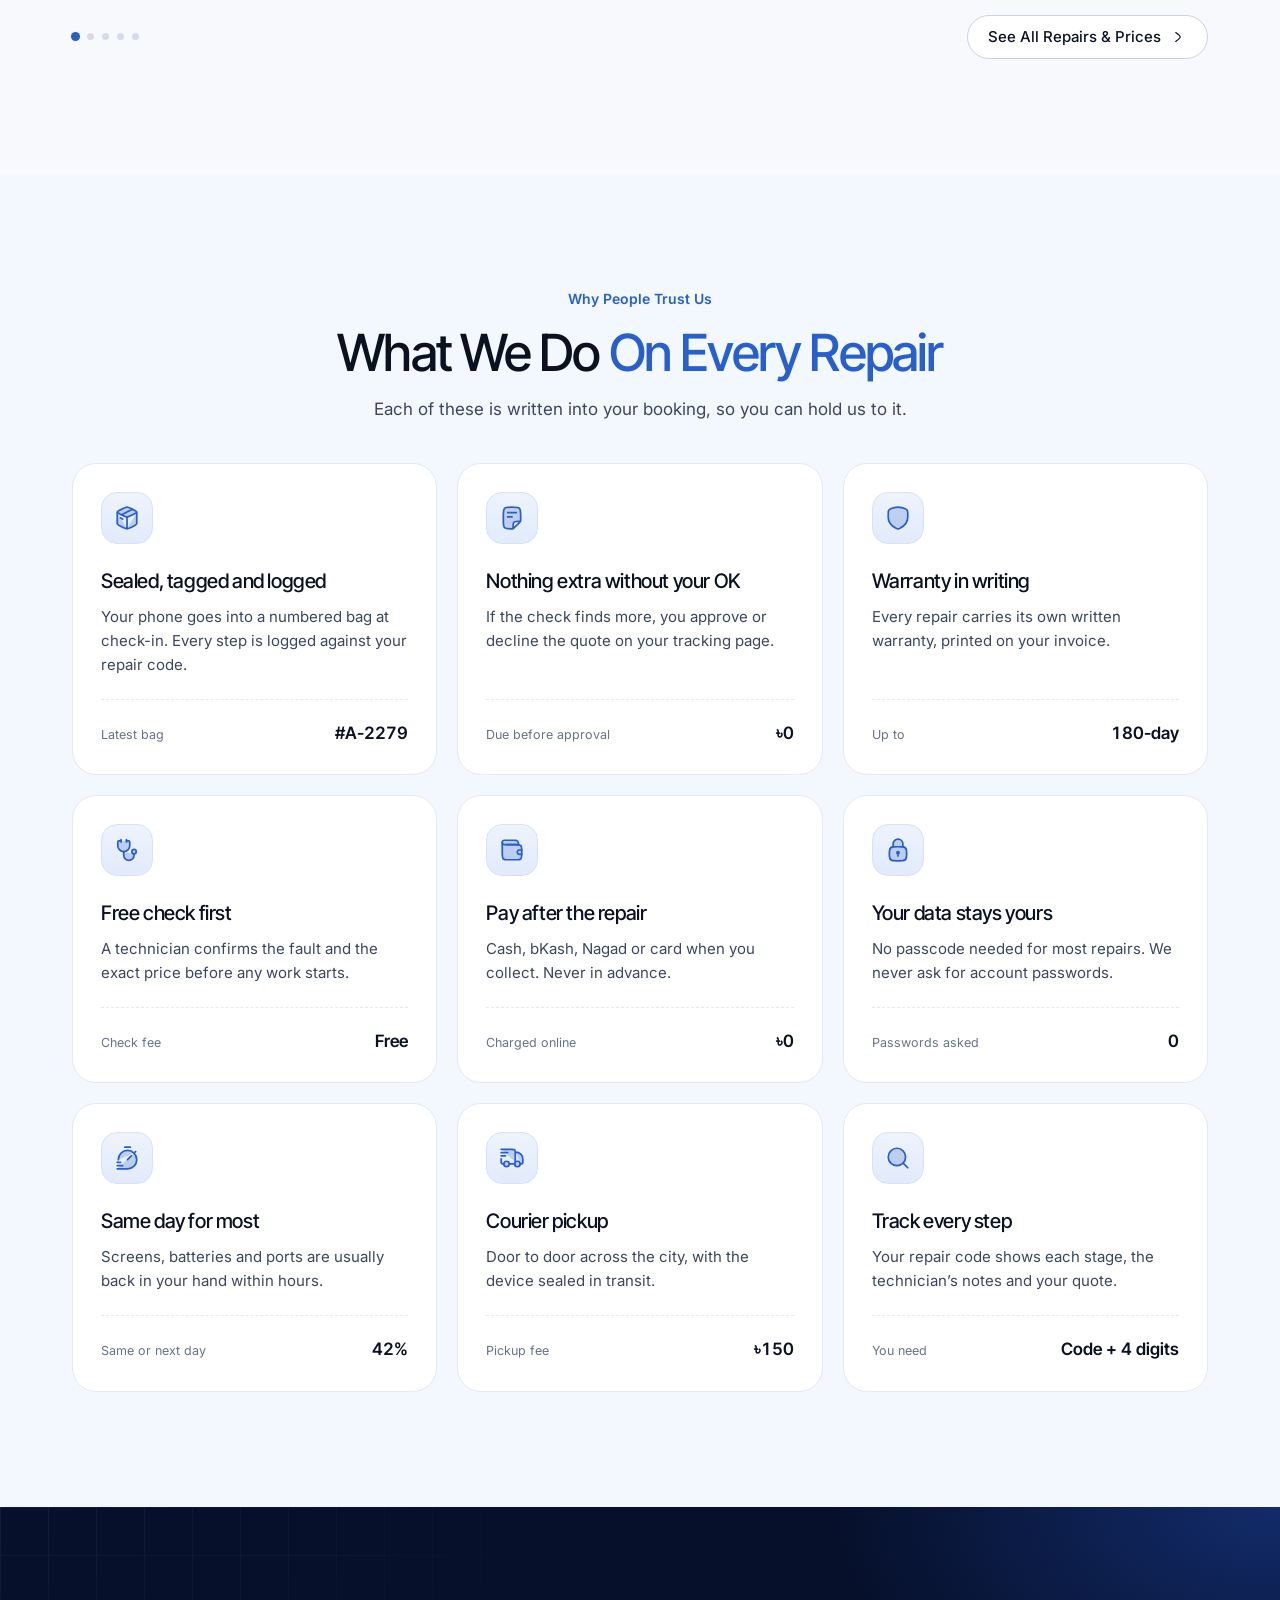
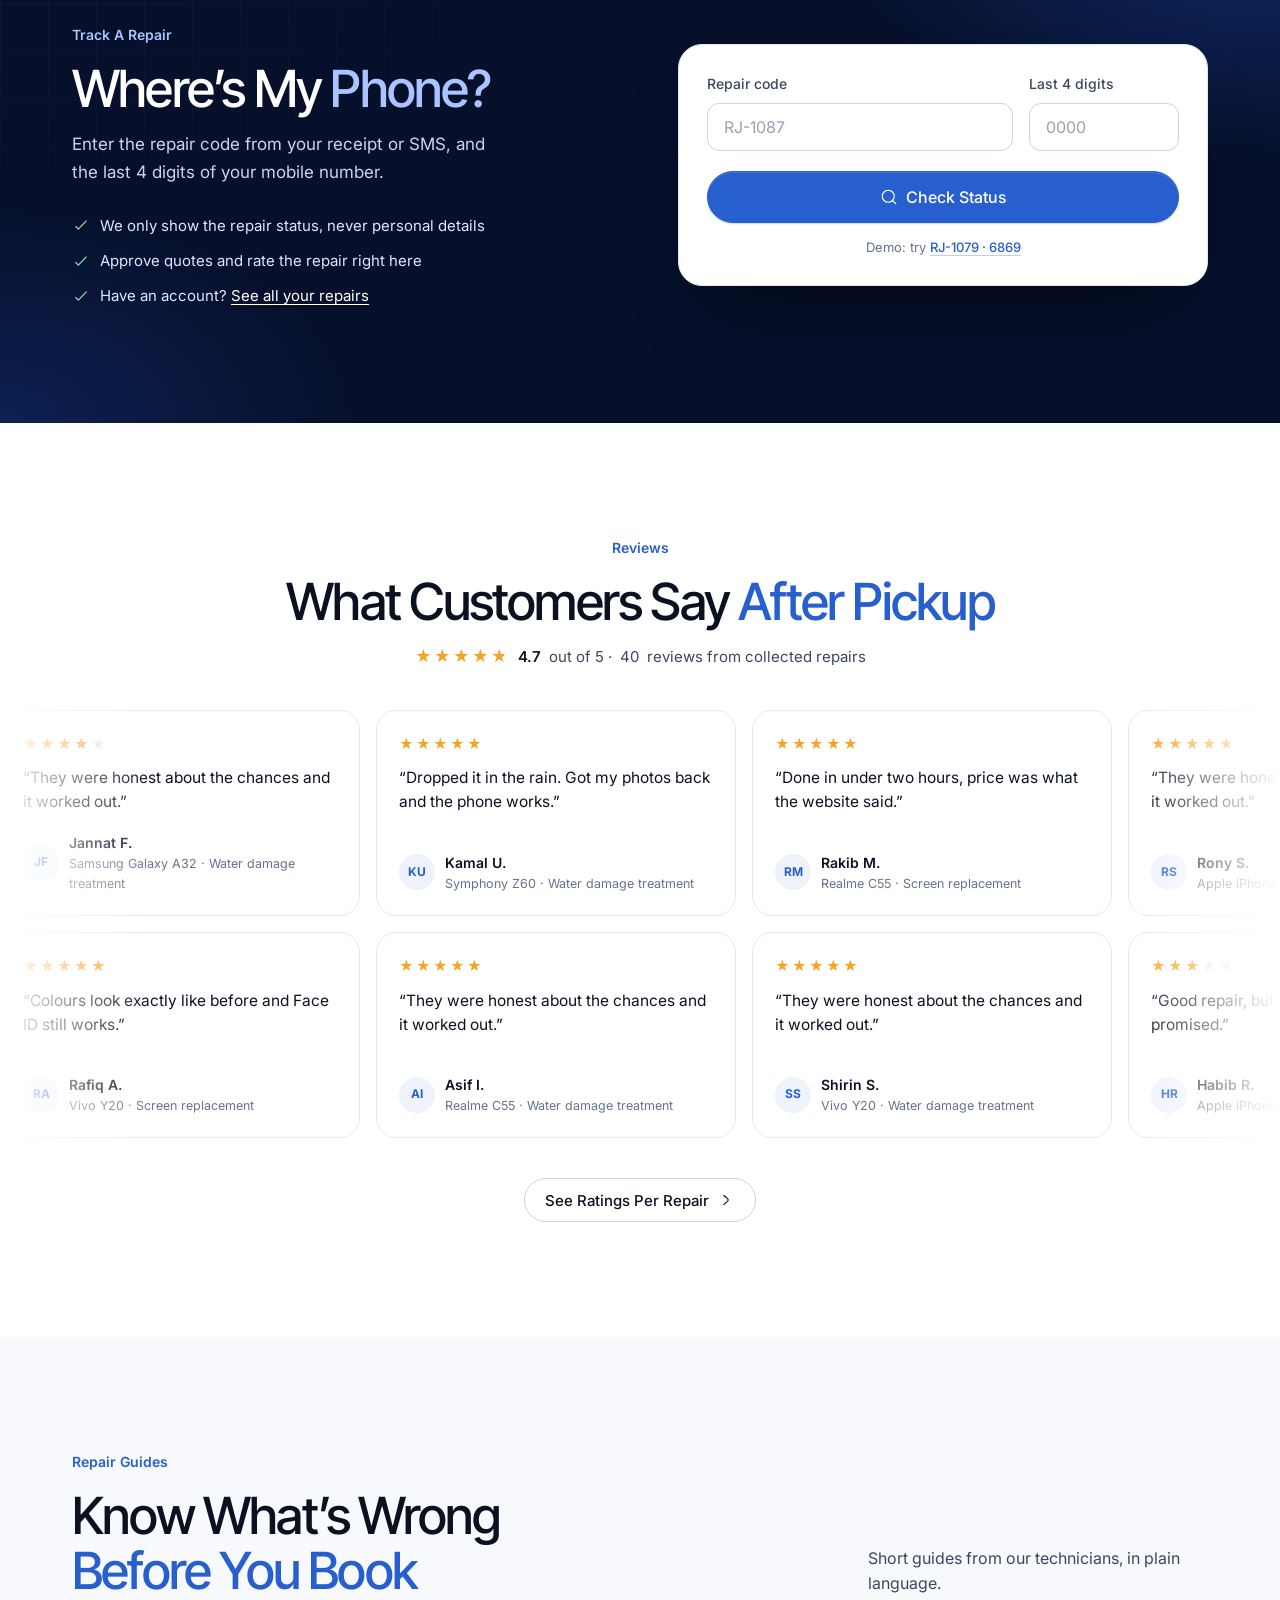
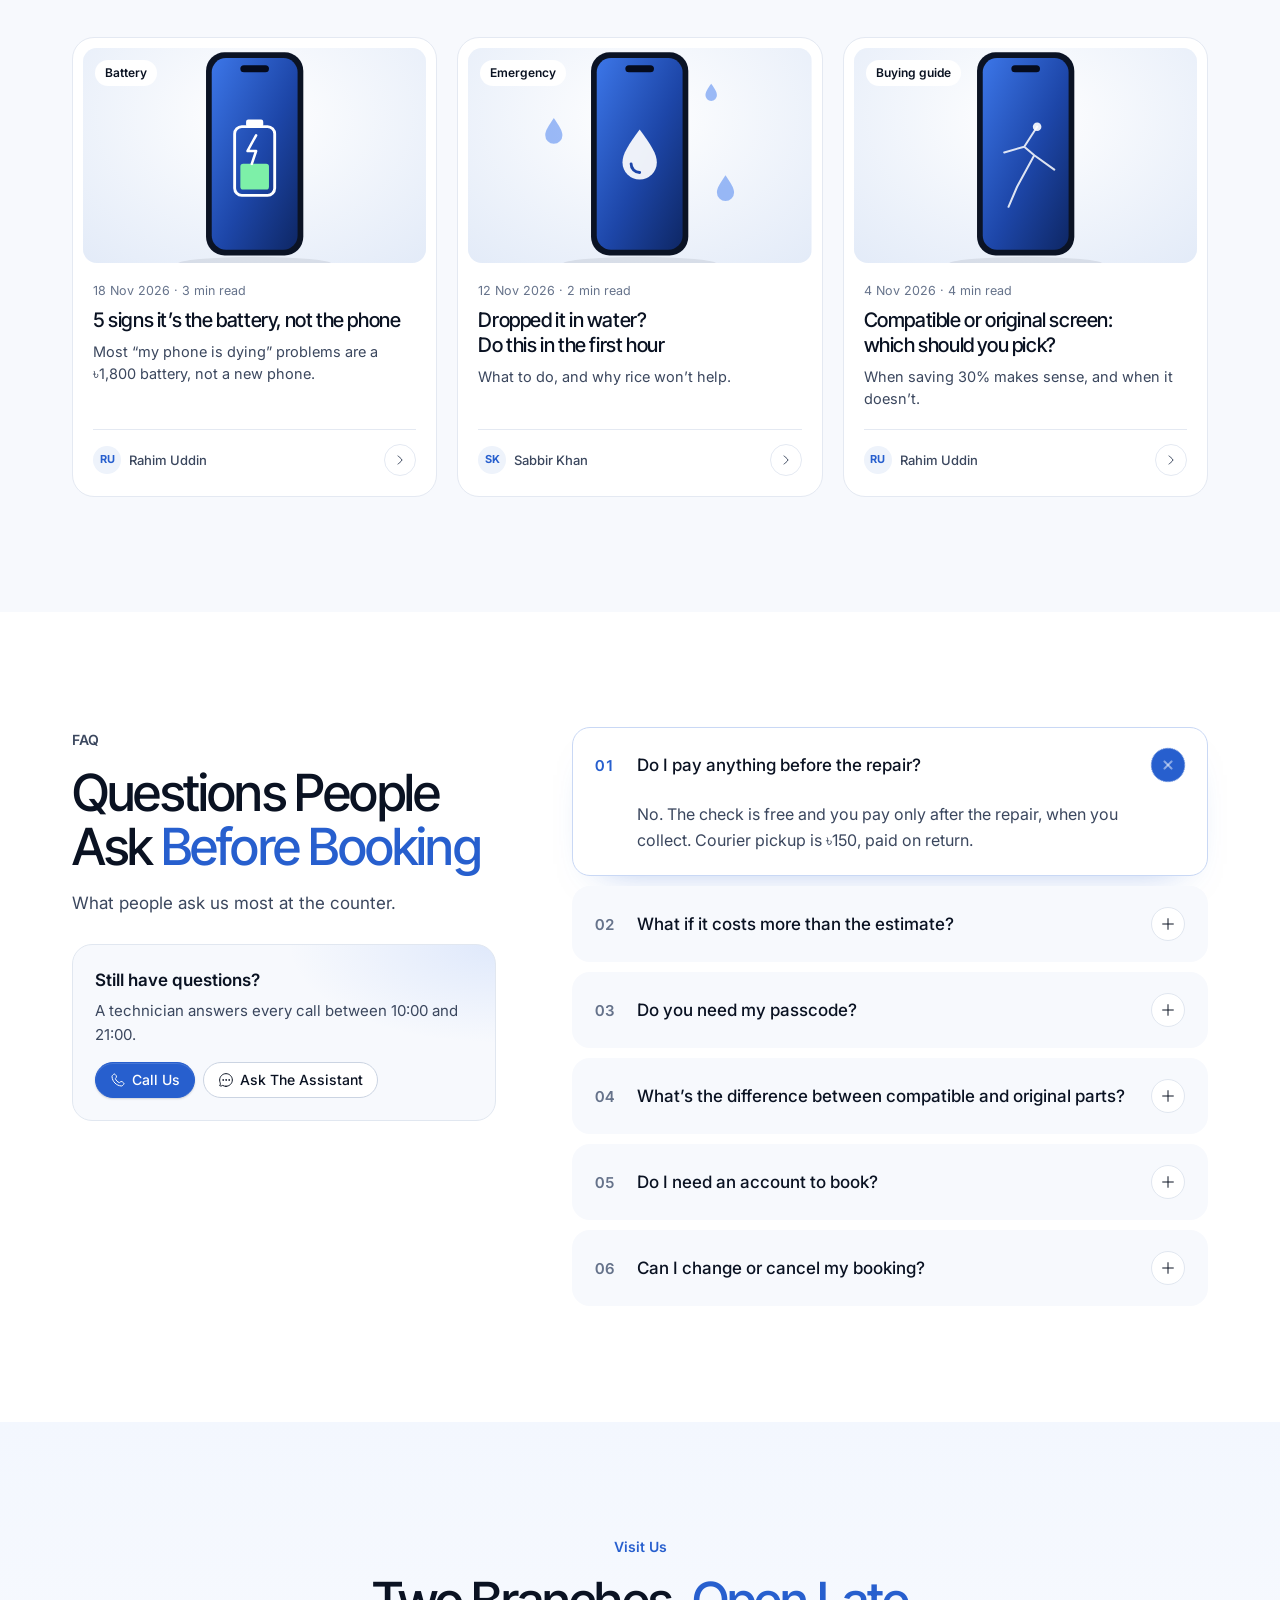
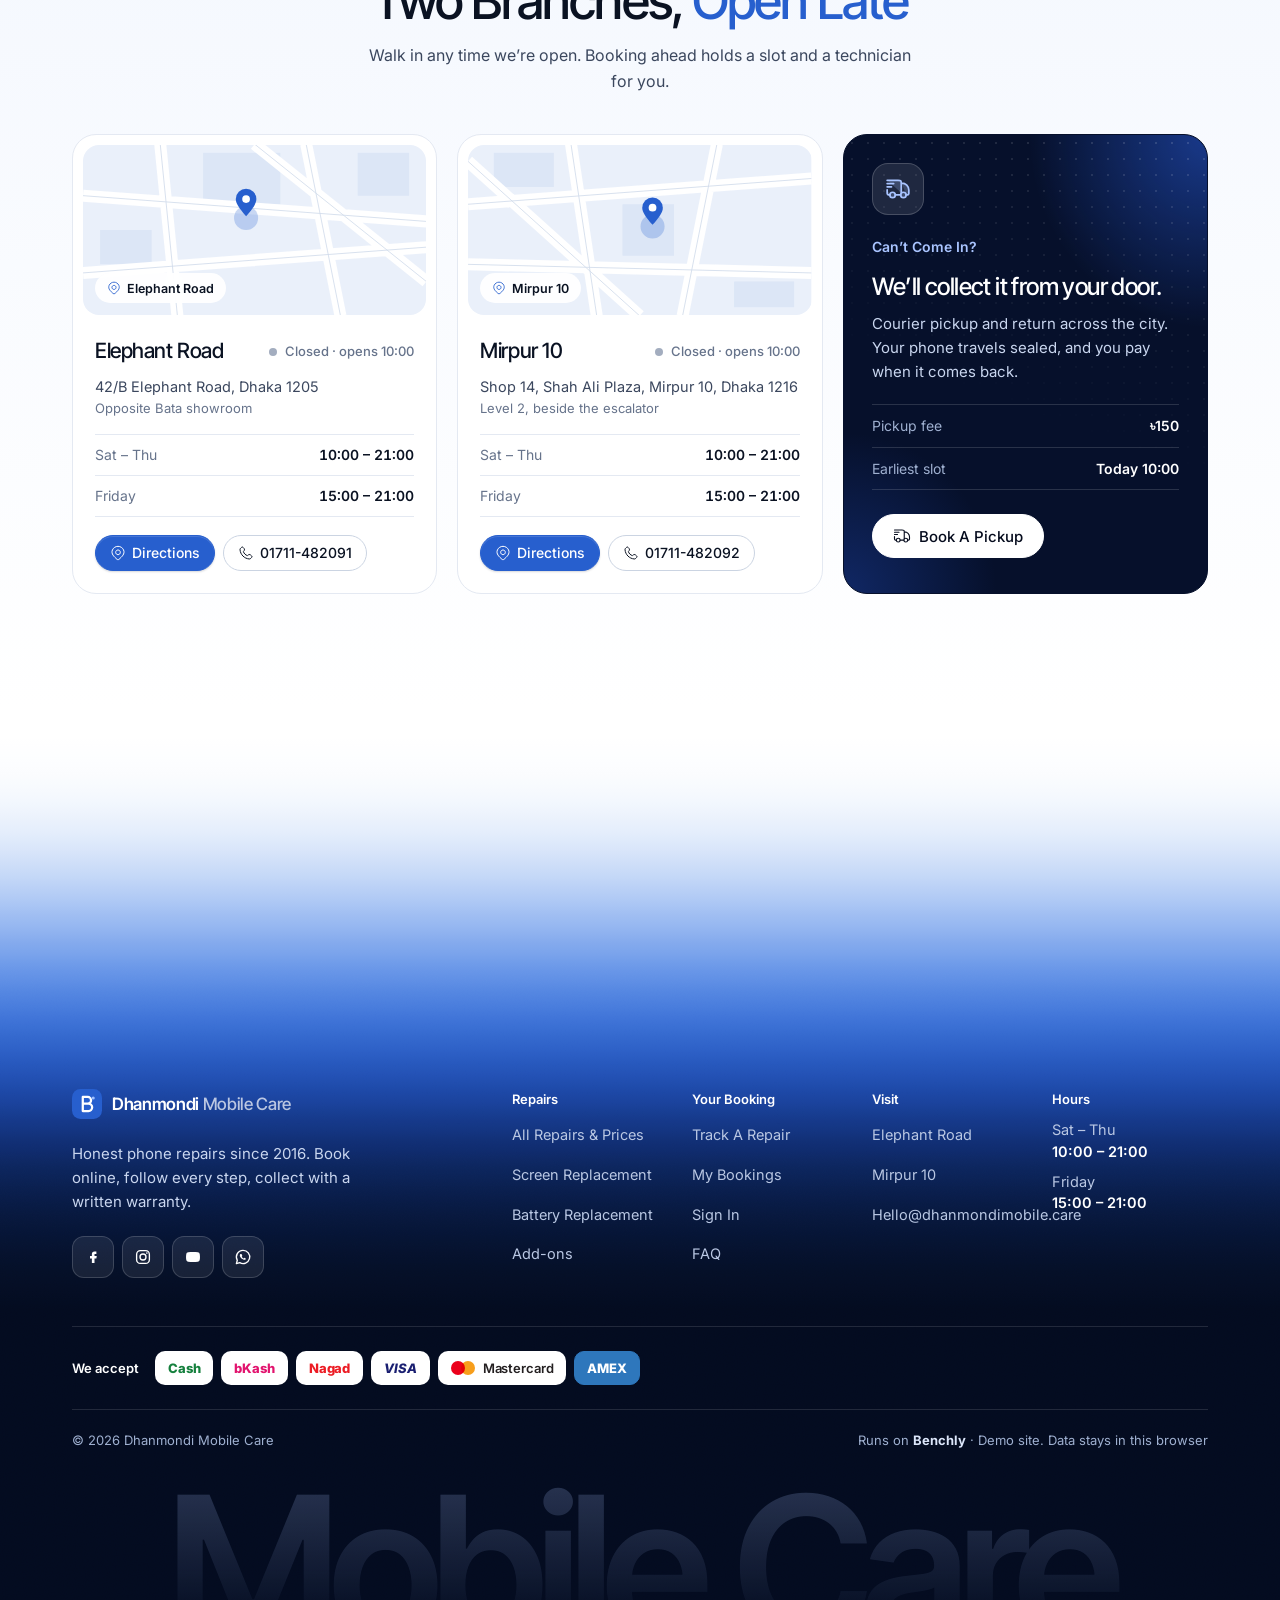
==== commit e69a70ab: "Hero pill arrow centred; smaller circular carousel dots" ====
--- a/site/index.html
+++ b/site/index.html
@@ -10,7 +10,7 @@
 <link rel="preconnect" href="https://fonts.googleapis.com"><link rel="preconnect" href="https://fonts.gstatic.com" crossorigin>
 <link href="https://fonts.googleapis.com/css2?family=Inter:wght@400;500;600&family=Inter+Tight:ital,wght@0,500;0,600;1,500;1,600&display=swap" rel="stylesheet">
 <link rel="stylesheet" href="site.css?v=40"><link rel="stylesheet" href="pages.css?v=40"><link rel="stylesheet" href="lower.css?v=46">
-<link rel="stylesheet" href="nx.css?v=101">
+<link rel="stylesheet" href="nx.css?v=103">
 <link rel="preconnect" href="https://api.fontshare.com" crossorigin><link rel="stylesheet" href="https://api.fontshare.com/v2/css?f[]=general-sans@400,500,600&display=swap">
 </head>
 <body data-page="home">
--- a/site/nx.css
+++ b/site/nx.css
@@ -1363,3 +1363,14 @@
   .ck-items li>.l-art{grid-area:a}.ck-items li>div{grid-area:t;min-width:0}
   .ck-items li>span:not(.l-art){grid-area:p;font-weight:600}.ck-items li>.rm{grid-area:r;justify-self:end}
 }
+
+/* Hero pill arrow: equal space both sides, optically centred on the text */
+.announce>[data-icon]{width:18px!important;height:18px!important;margin-left:-5px!important;margin-right:0!important;transform:translateY(-.5px)}
+.announce>[data-icon] .ic{width:18px!important;height:18px!important}
+.hero .announce,.announce{padding-right:4px!important}
+/* Most Booked dots: smaller, circular active state */
+.car-dots{gap:8px!important;align-items:center}
+.car-dots i{width:7px!important;height:7px!important;border-radius:50%!important;flex:none;transition:background .25s,transform .25s!important}
+.car-dots i.on{width:7px!important;background:var(--blue)!important;transform:scale(1.3)}
+.announce>[data-icon]{margin-left:-6px!important}
+@media (max-width:374px){.announce>[data-icon]{margin-left:-4px!important}}
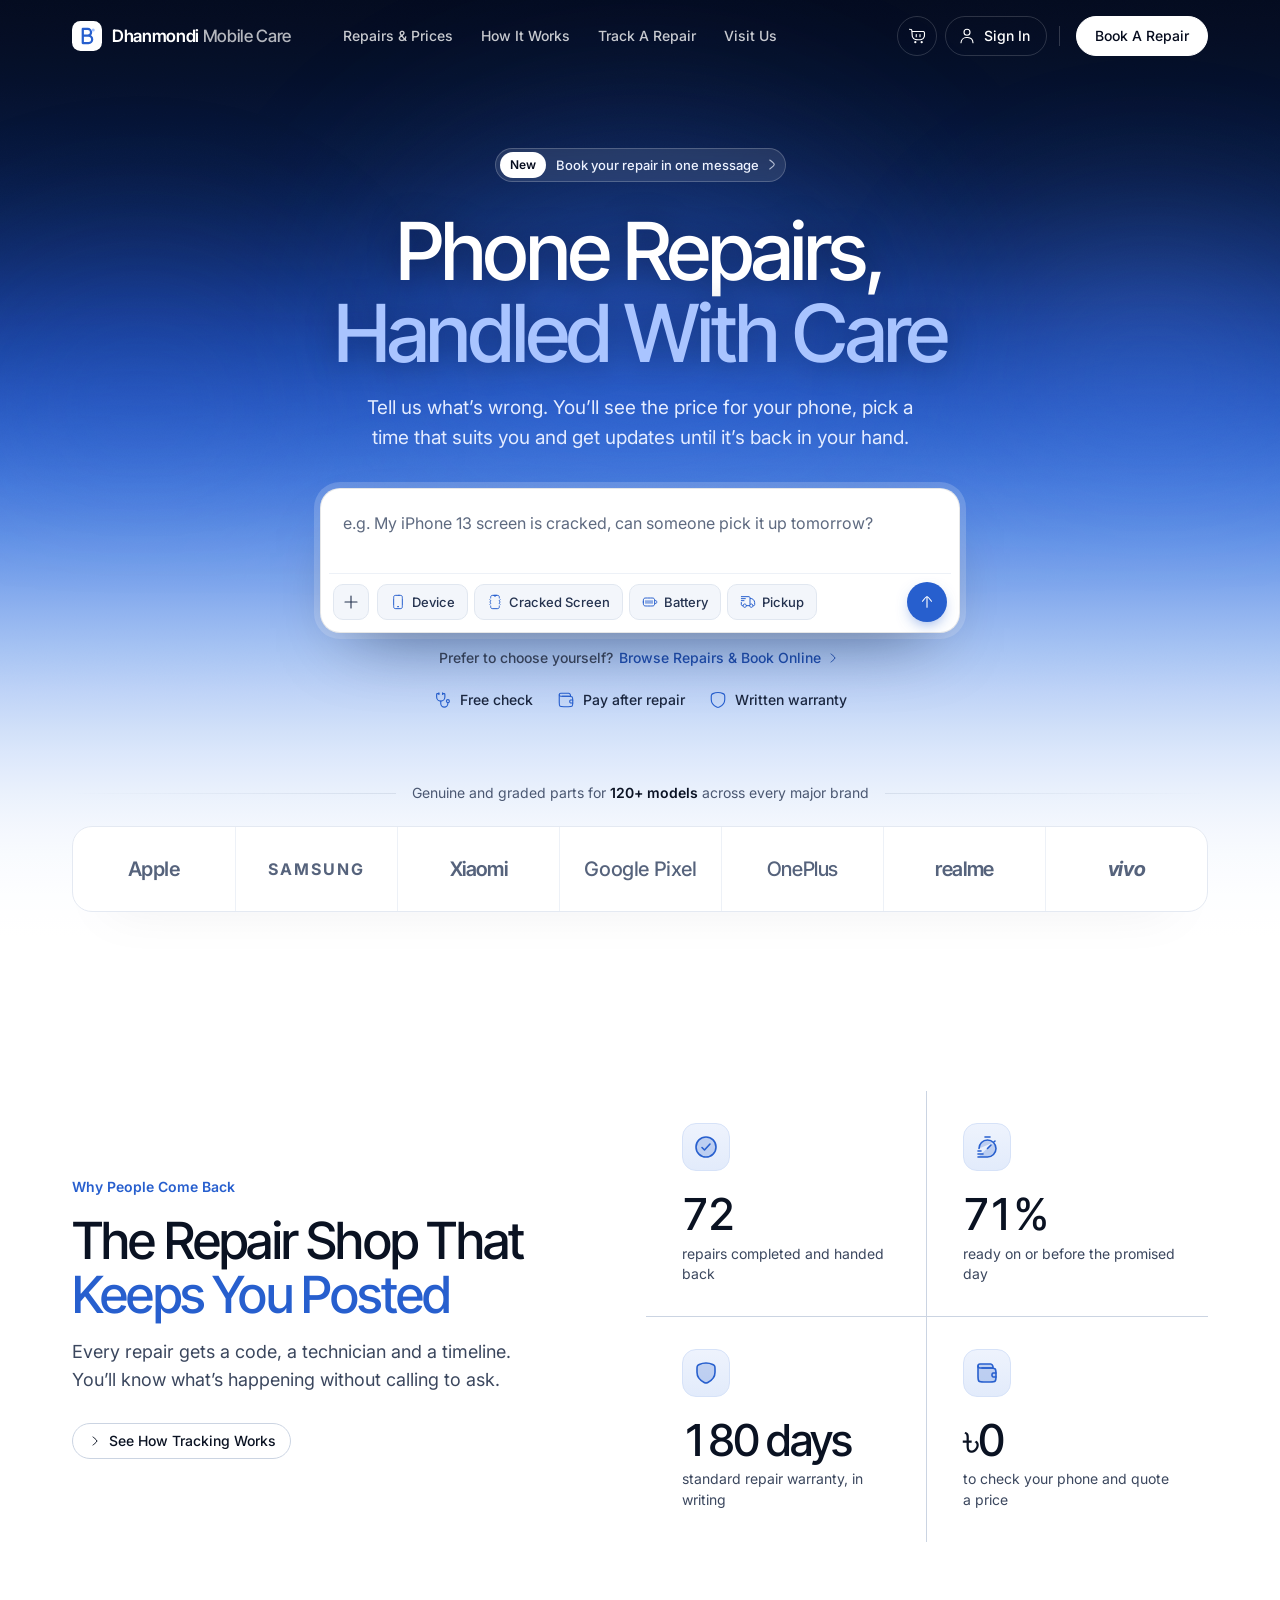
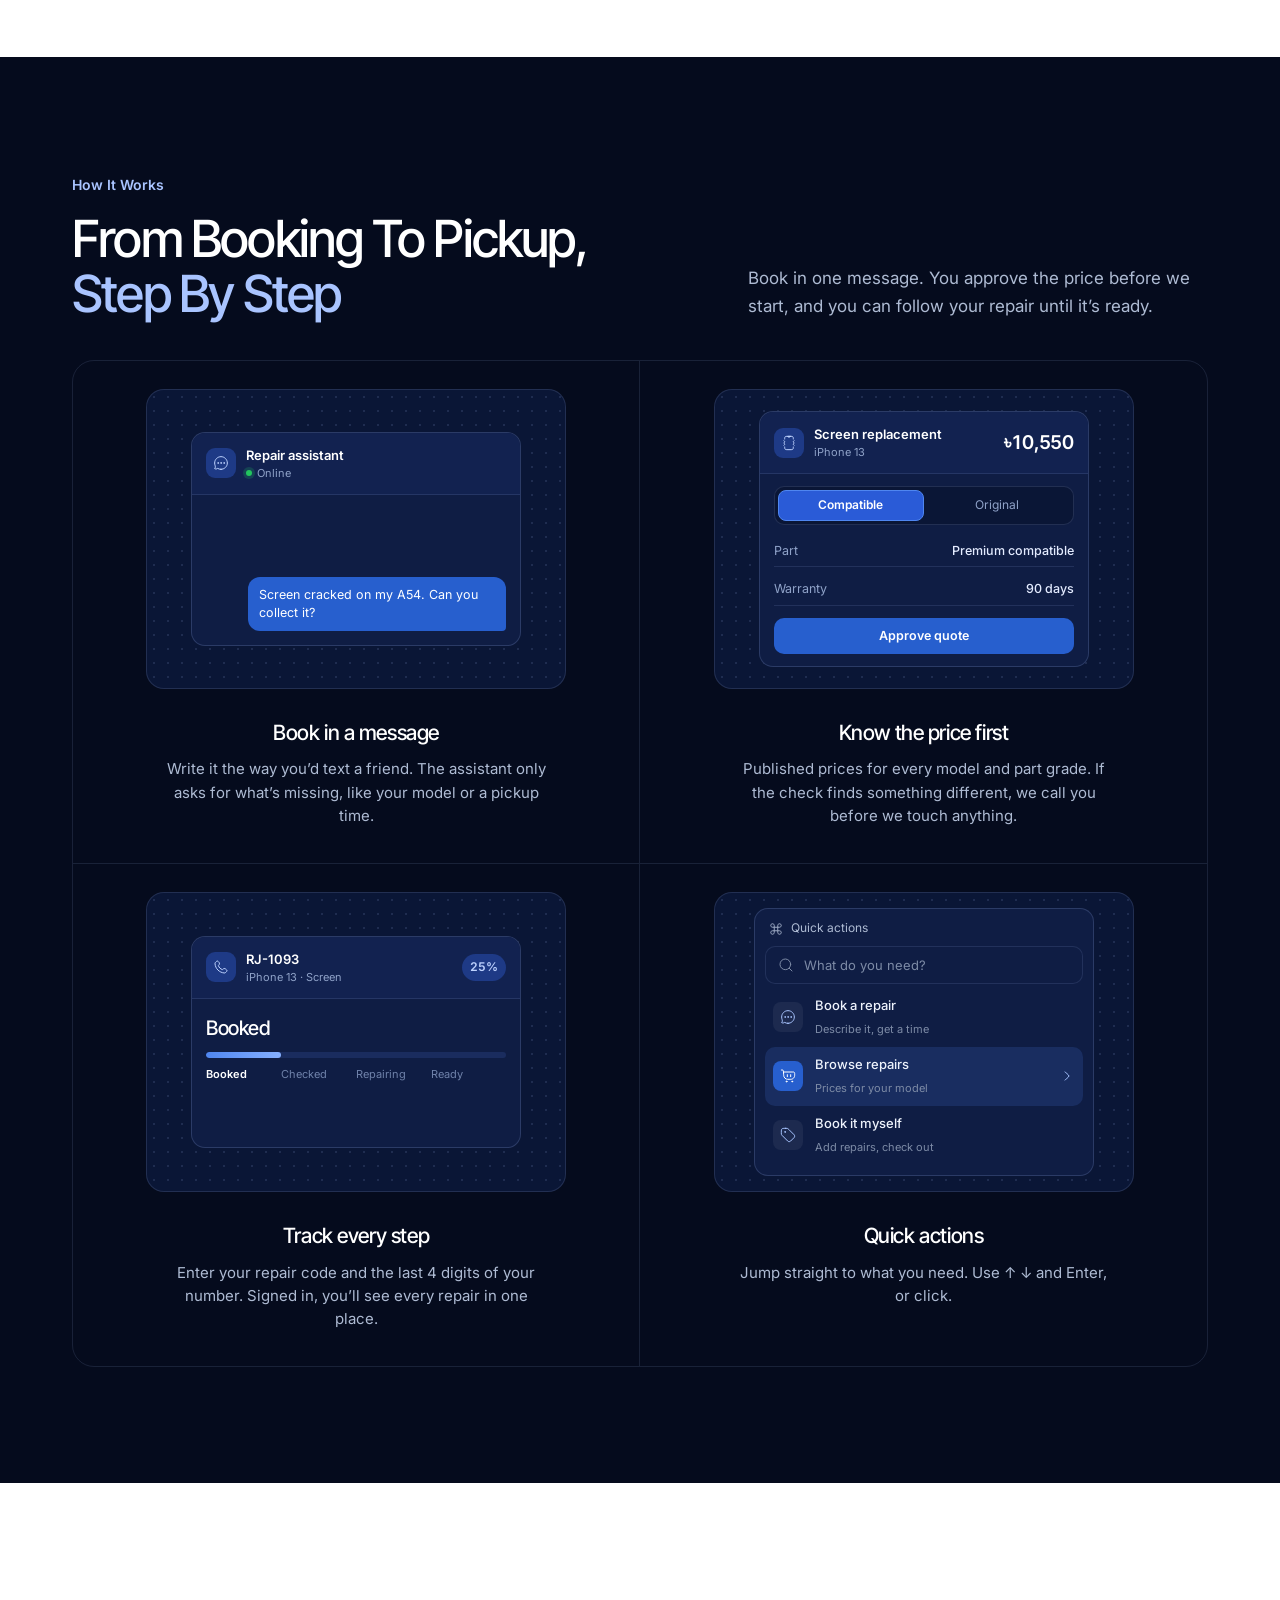
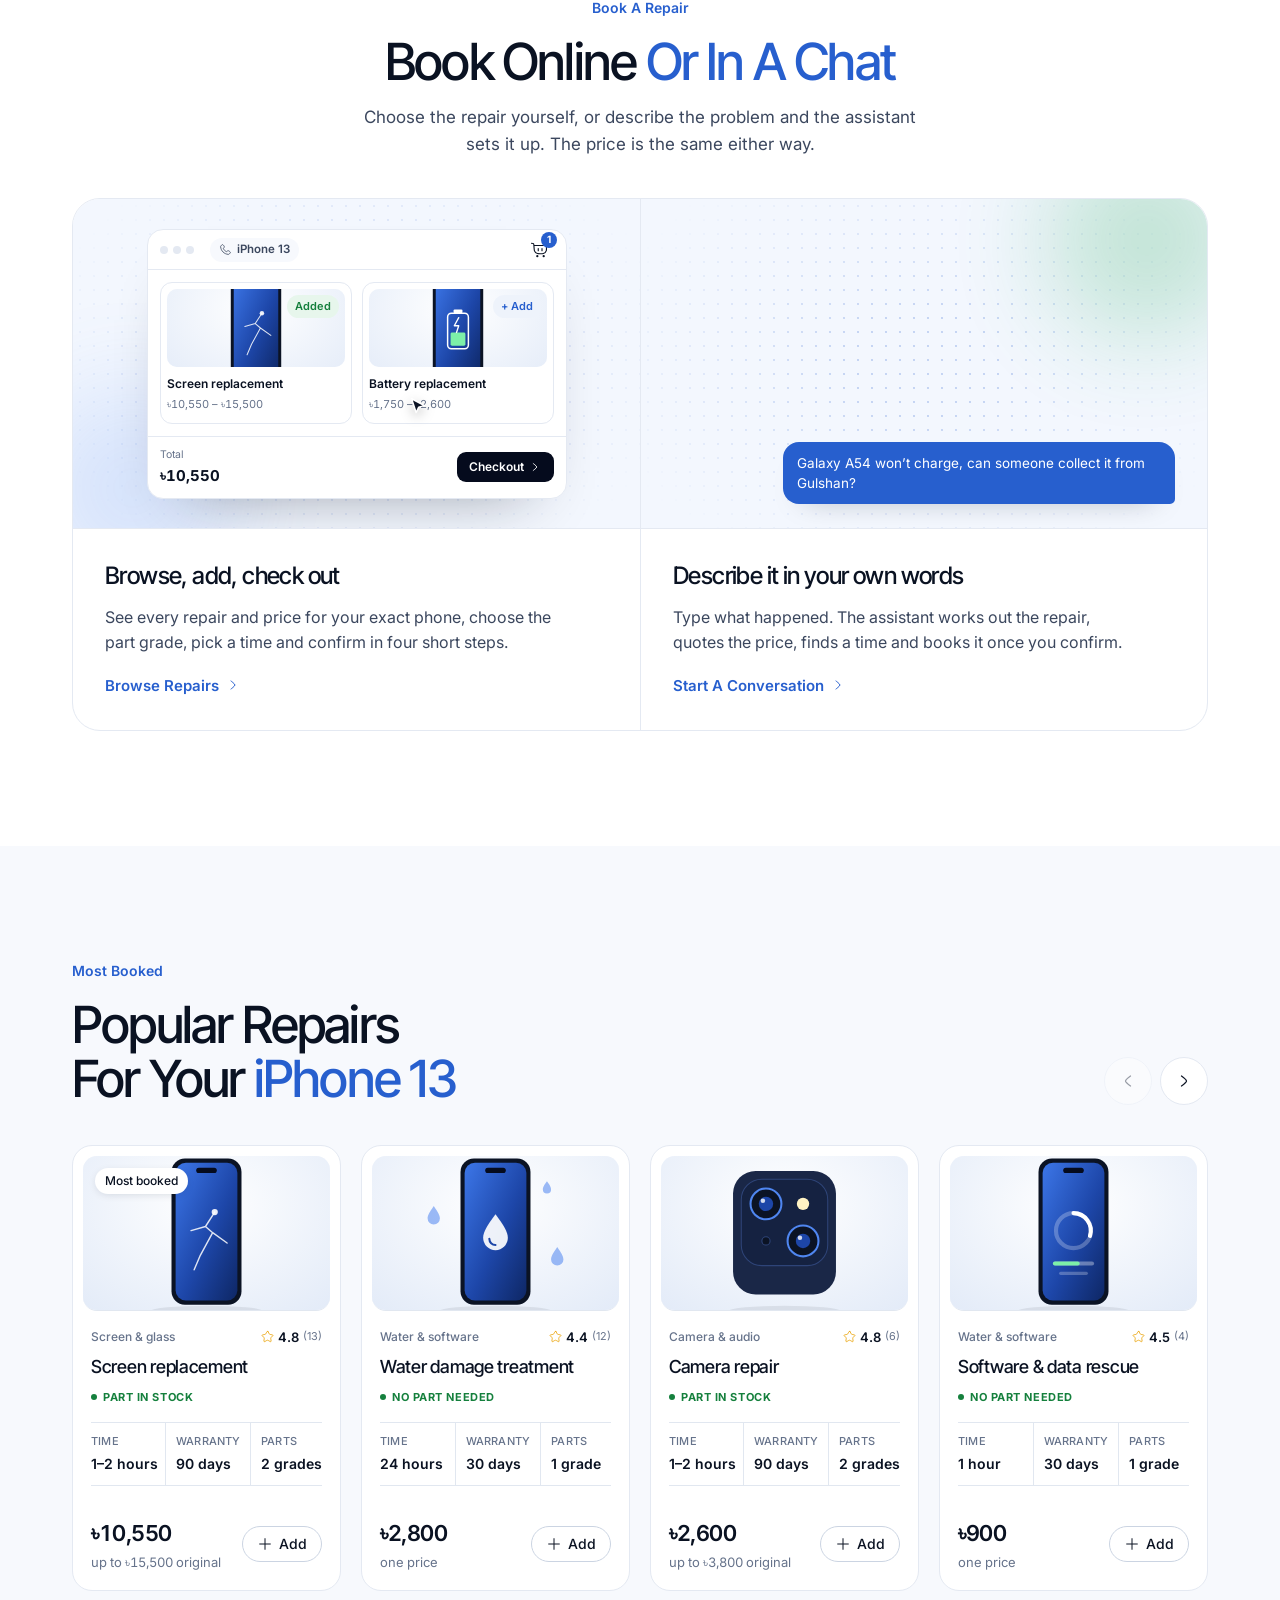
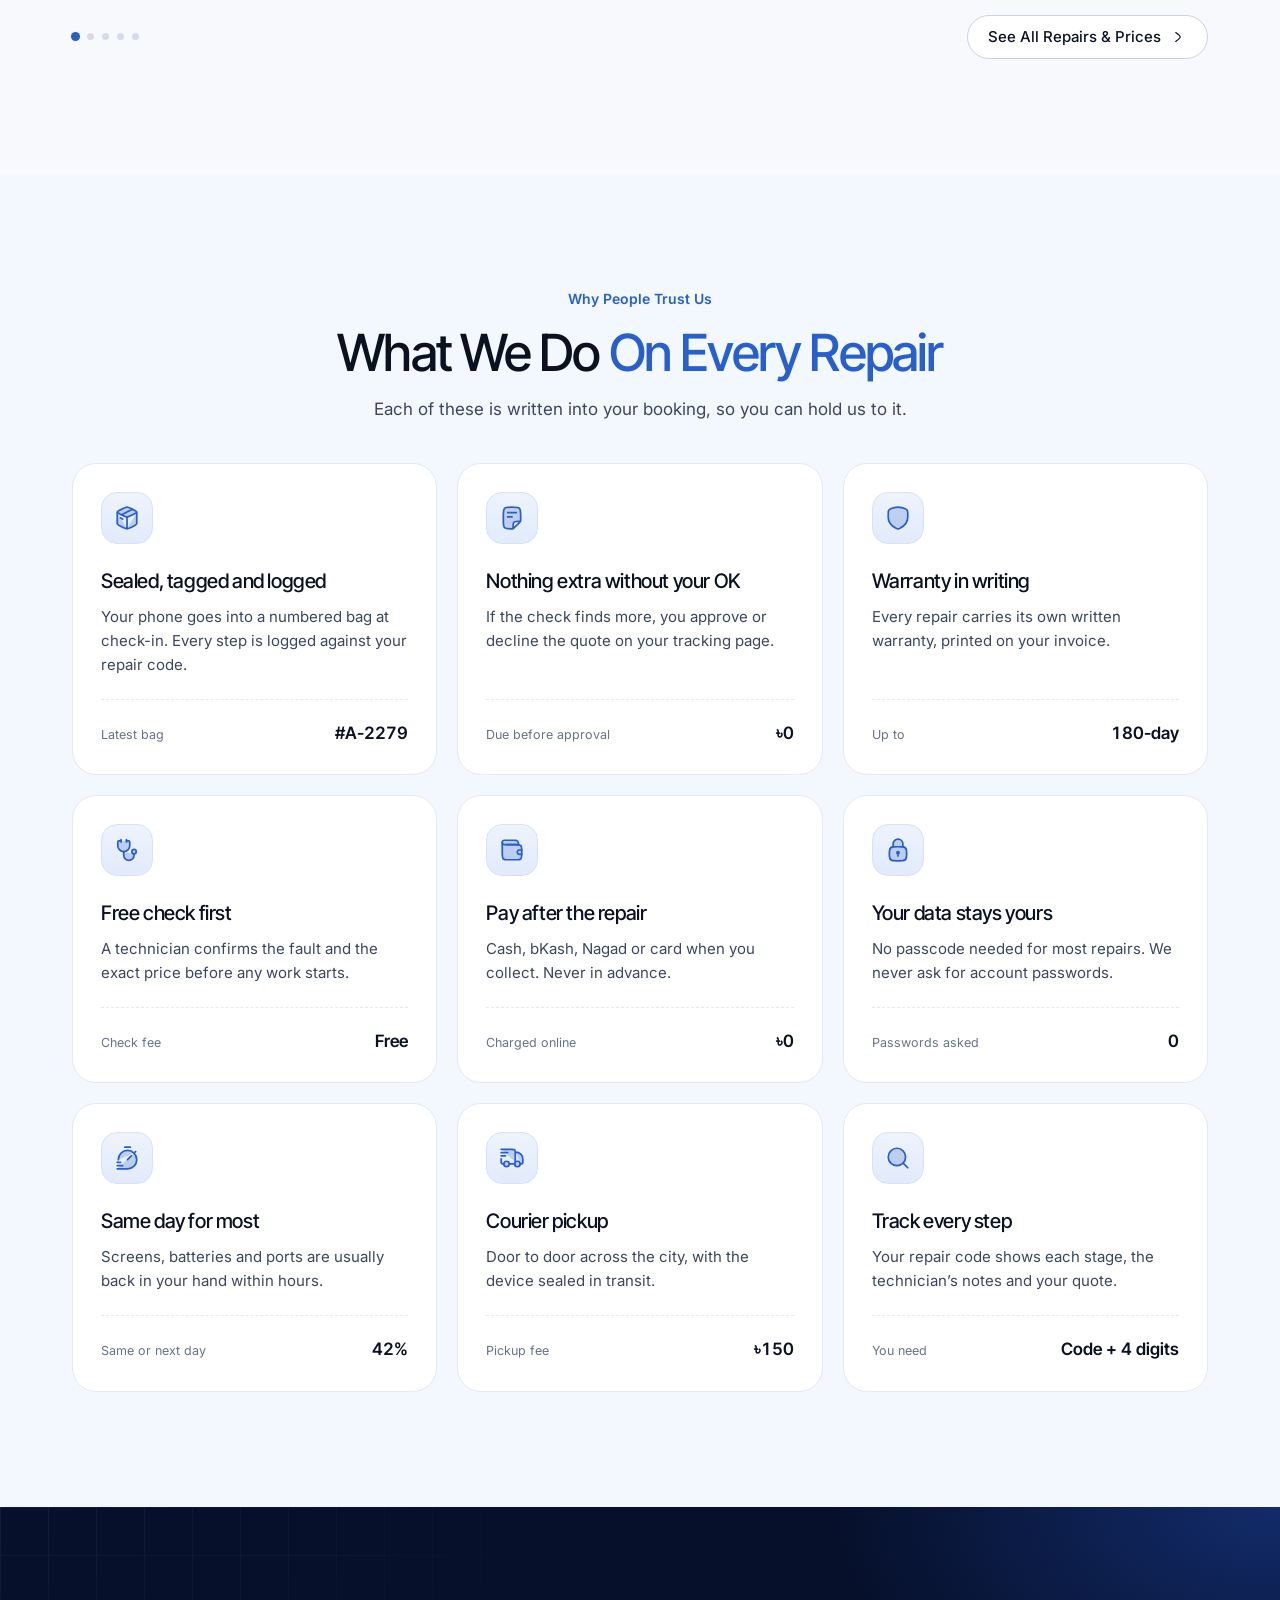
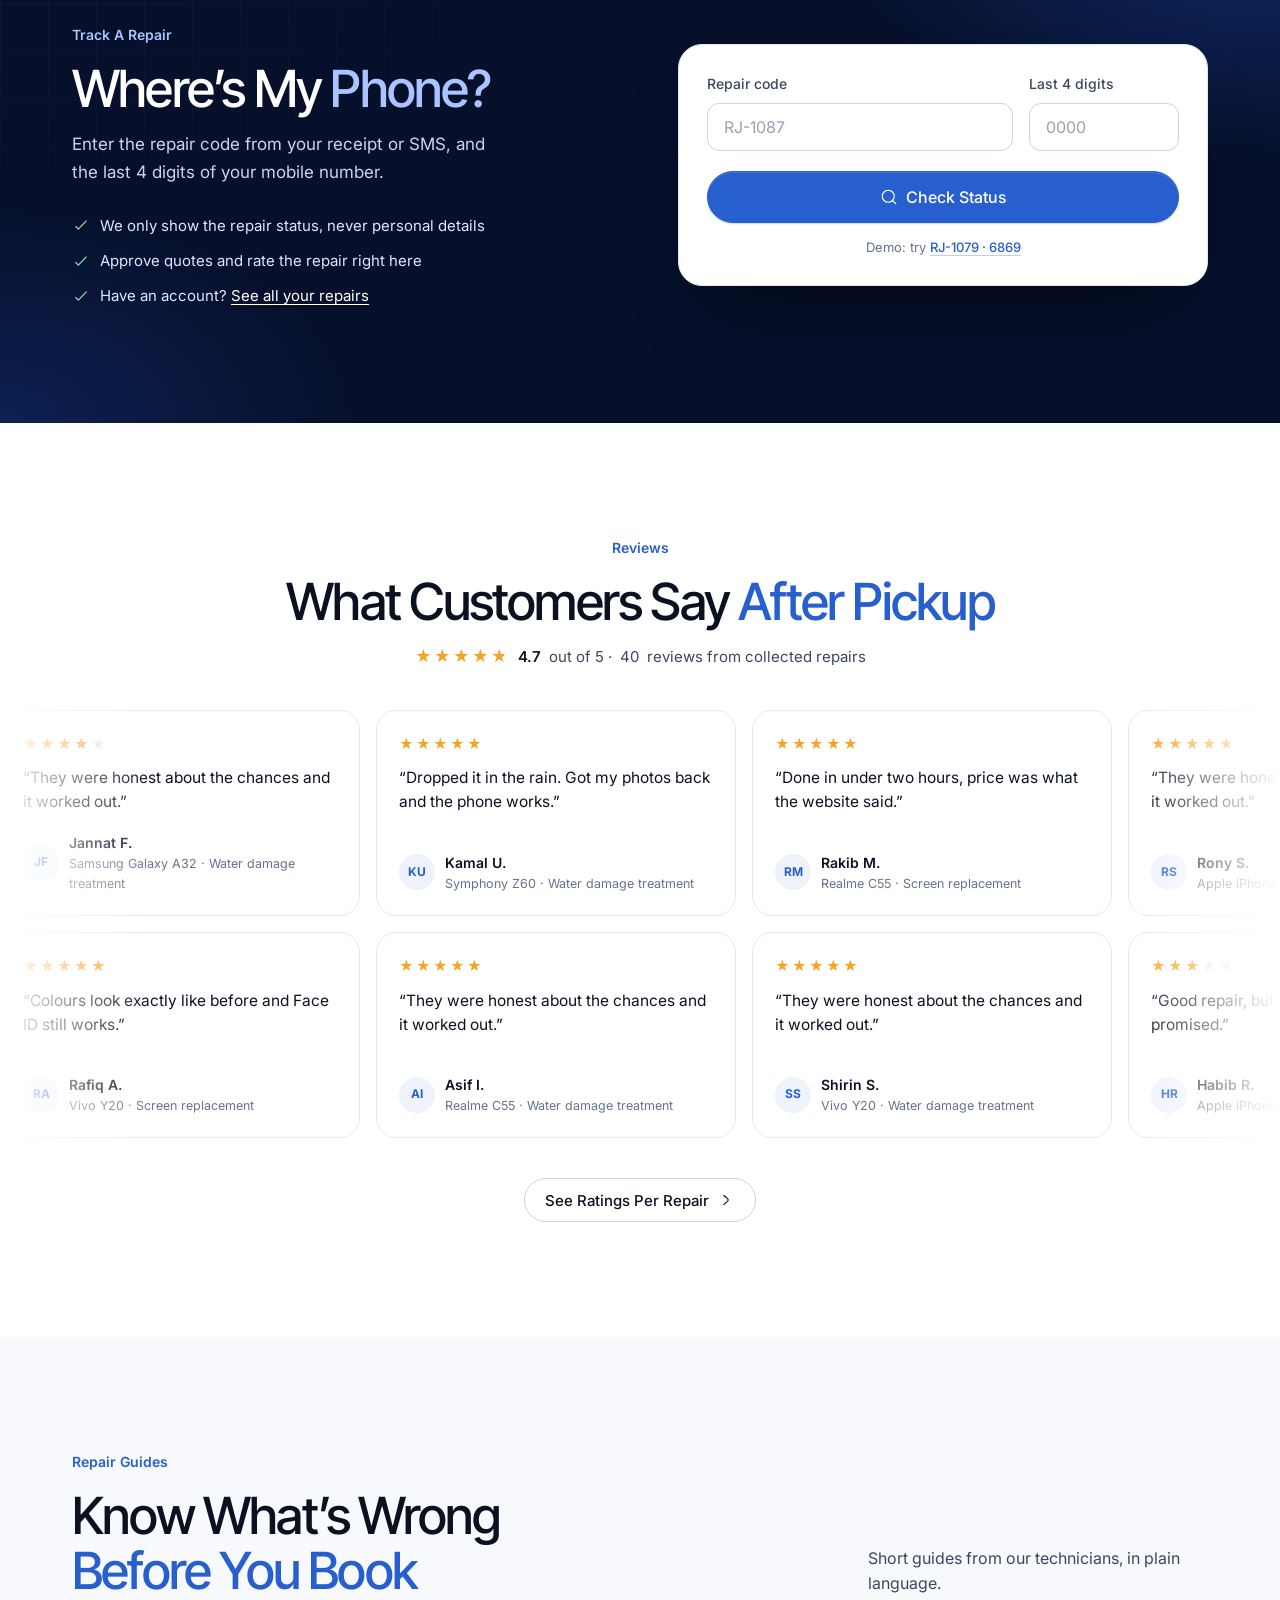
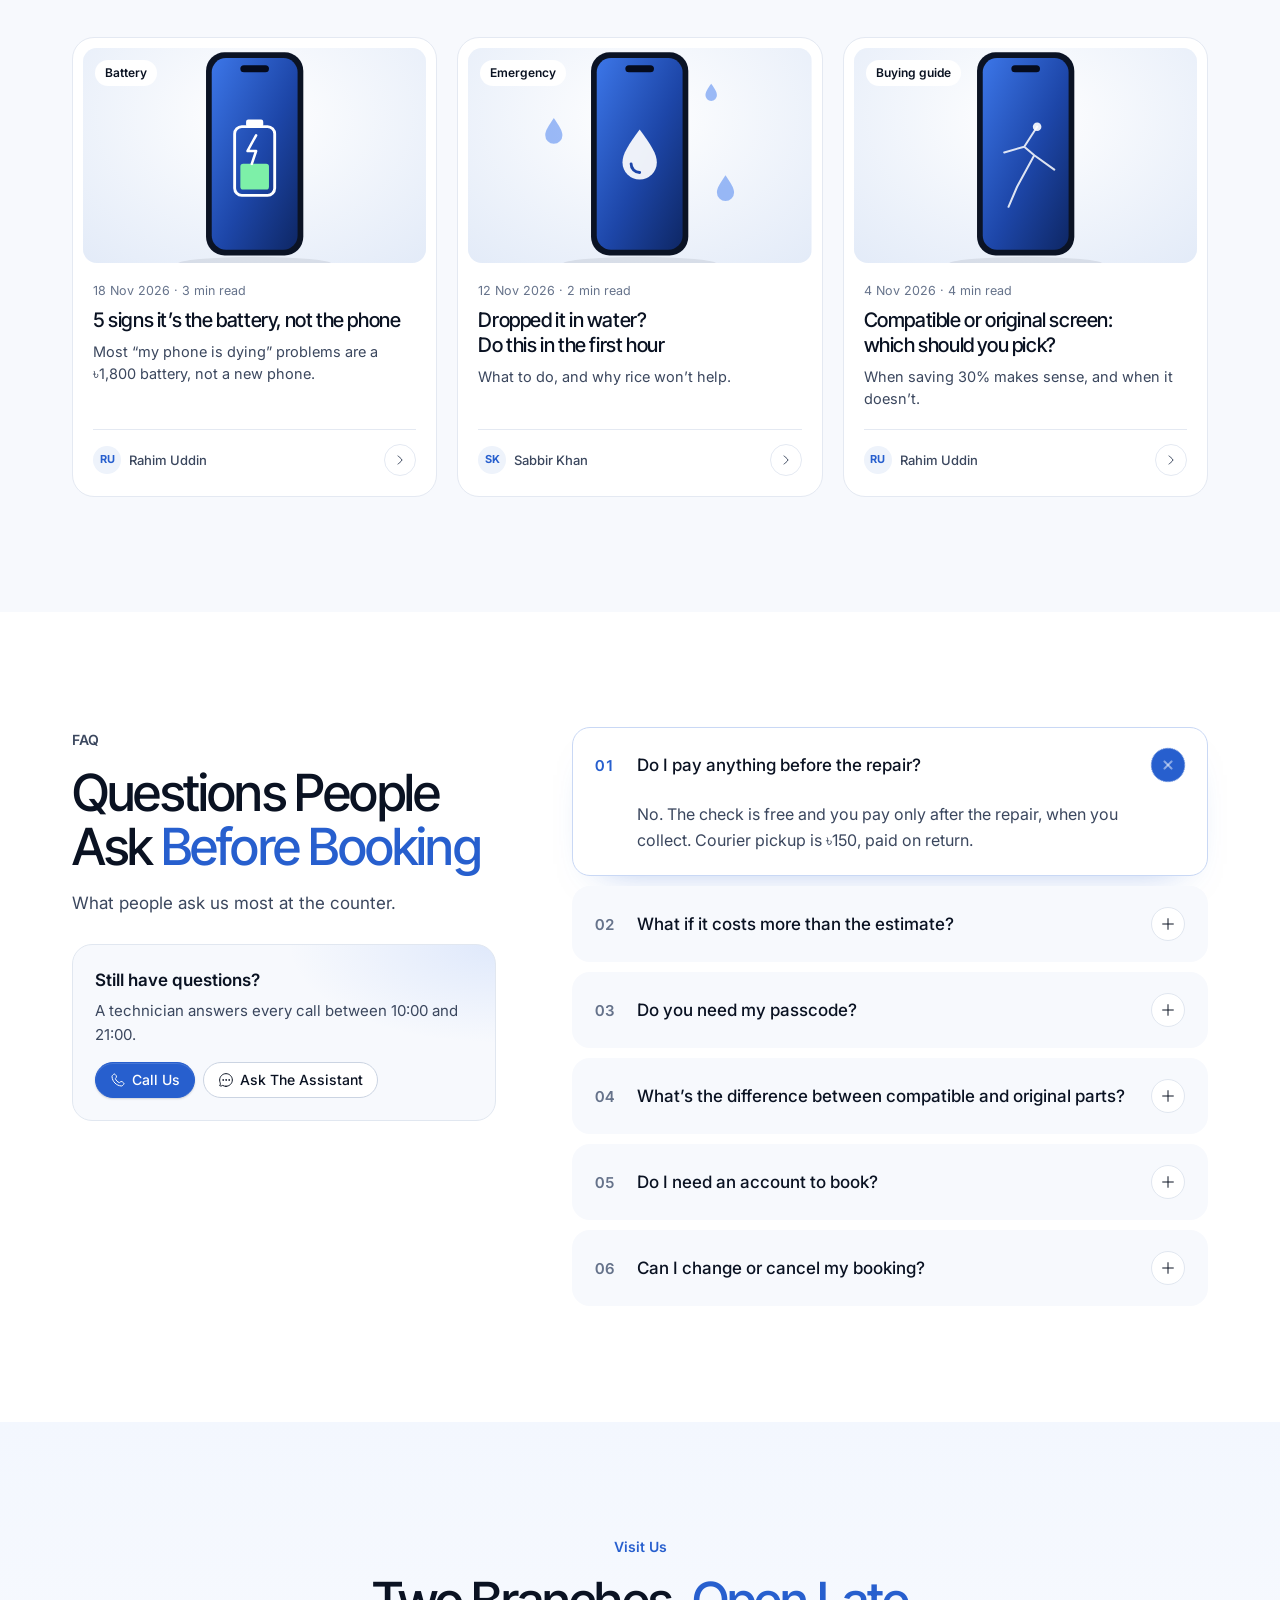
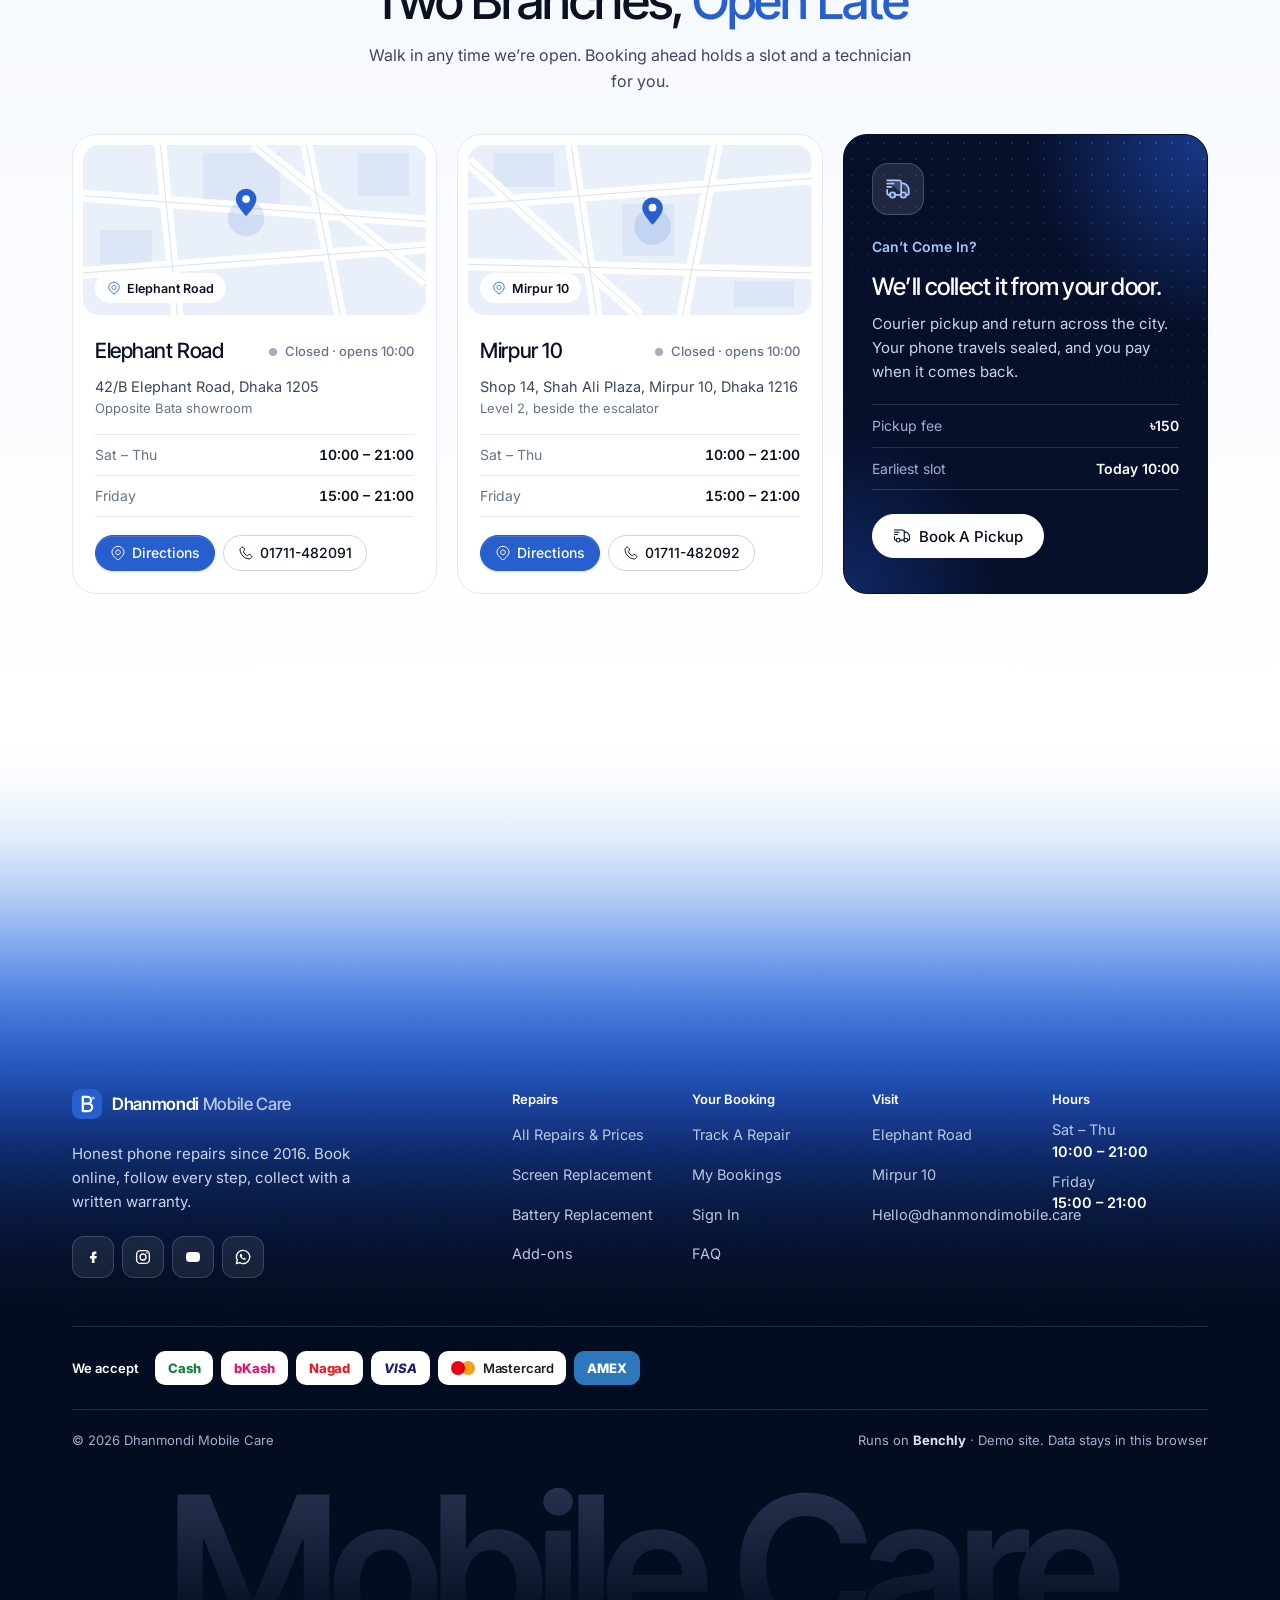
==== commit dd85328c: "Cart drawer: no header divider while empty" ====
--- a/site/index.html
+++ b/site/index.html
@@ -10,7 +10,7 @@
 <link rel="preconnect" href="https://fonts.googleapis.com"><link rel="preconnect" href="https://fonts.gstatic.com" crossorigin>
 <link href="https://fonts.googleapis.com/css2?family=Inter:wght@400;500;600&family=Inter+Tight:ital,wght@0,500;0,600;1,500;1,600&display=swap" rel="stylesheet">
 <link rel="stylesheet" href="site.css?v=40"><link rel="stylesheet" href="pages.css?v=40"><link rel="stylesheet" href="lower.css?v=46">
-<link rel="stylesheet" href="nx.css?v=103">
+<link rel="stylesheet" href="nx.css?v=104">
 <link rel="preconnect" href="https://api.fontshare.com" crossorigin><link rel="stylesheet" href="https://api.fontshare.com/v2/css?f[]=general-sans@400,500,600&display=swap">
 </head>
 <body data-page="home">
--- a/site/nx.css
+++ b/site/nx.css
@@ -1374,3 +1374,6 @@
 .car-dots i.on{width:7px!important;background:var(--blue)!important;transform:scale(1.3)}
 .announce>[data-icon]{margin-left:-6px!important}
 @media (max-width:374px){.announce>[data-icon]{margin-left:-4px!important}}
+
+/* Cart drawer: no header divider while empty */
+#cartDrawer:has(.ec) .dr-h{border-bottom-color:transparent!important;box-shadow:none!important}
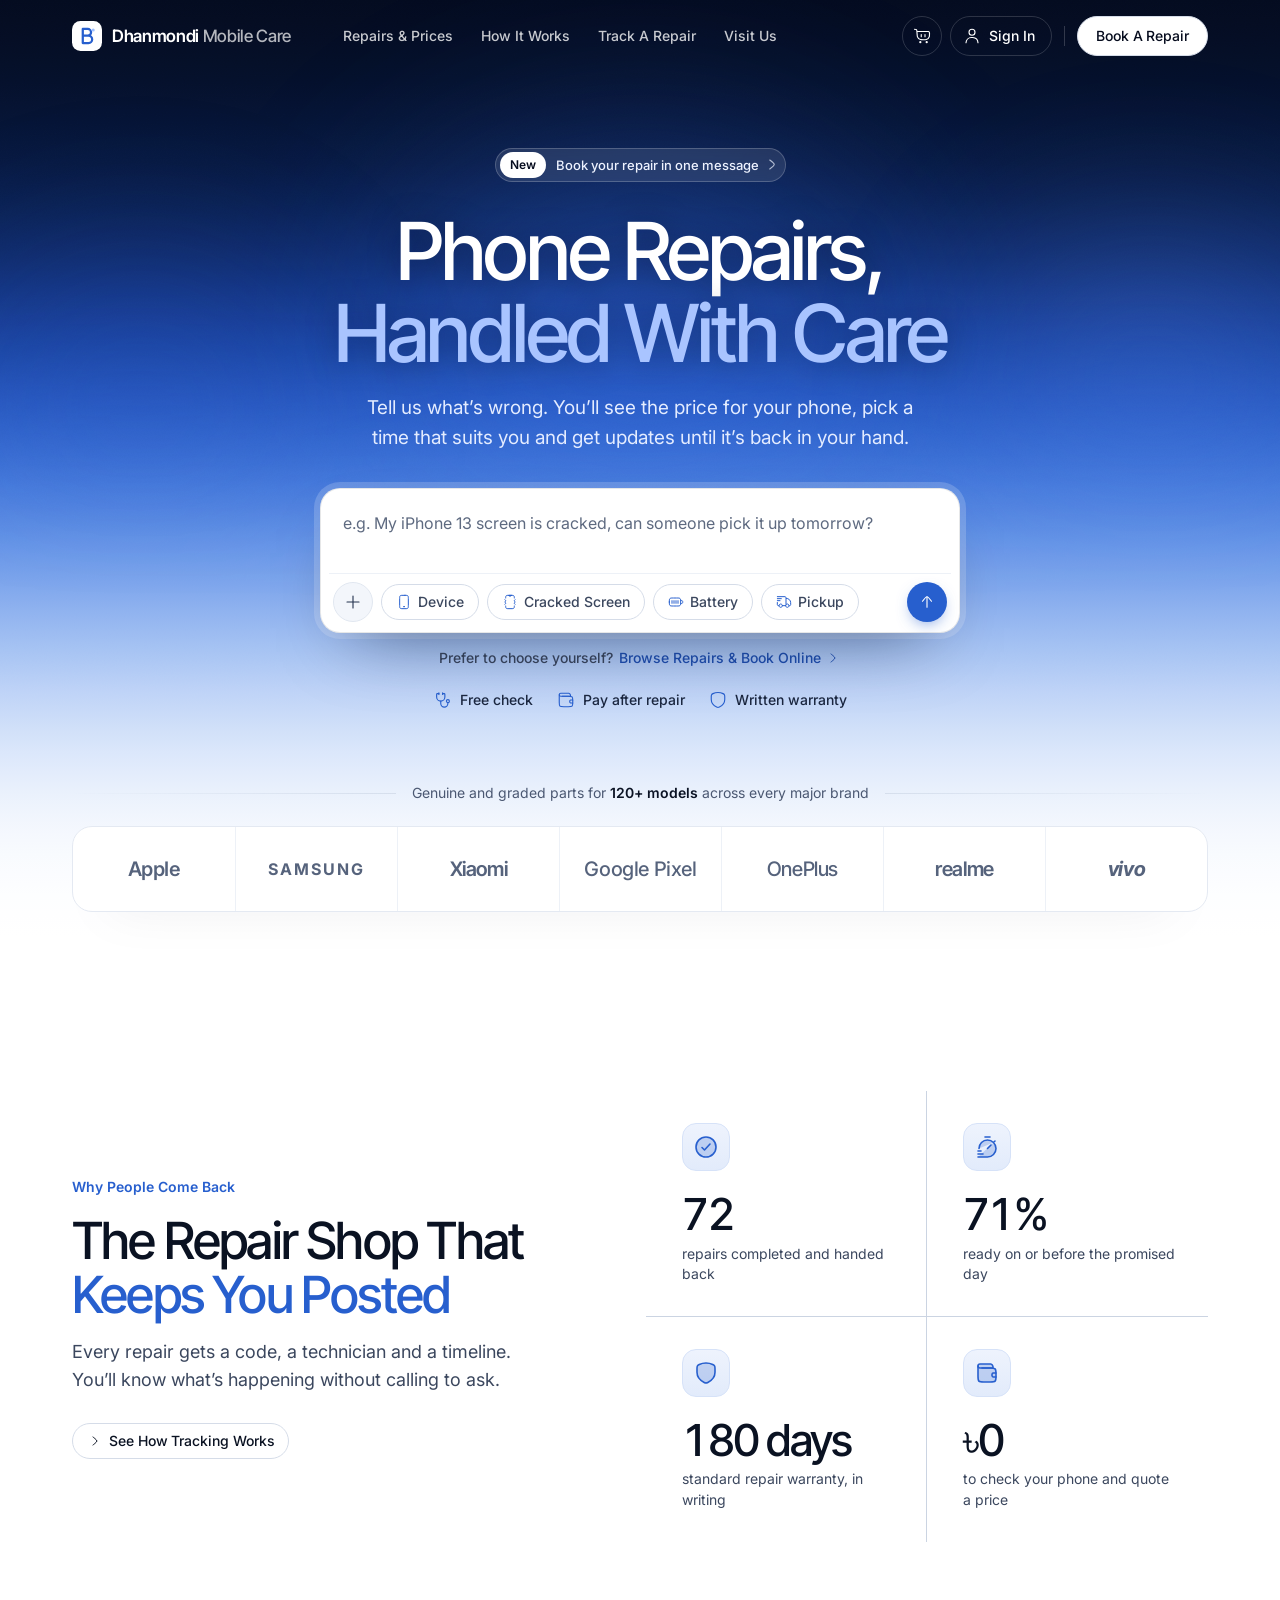
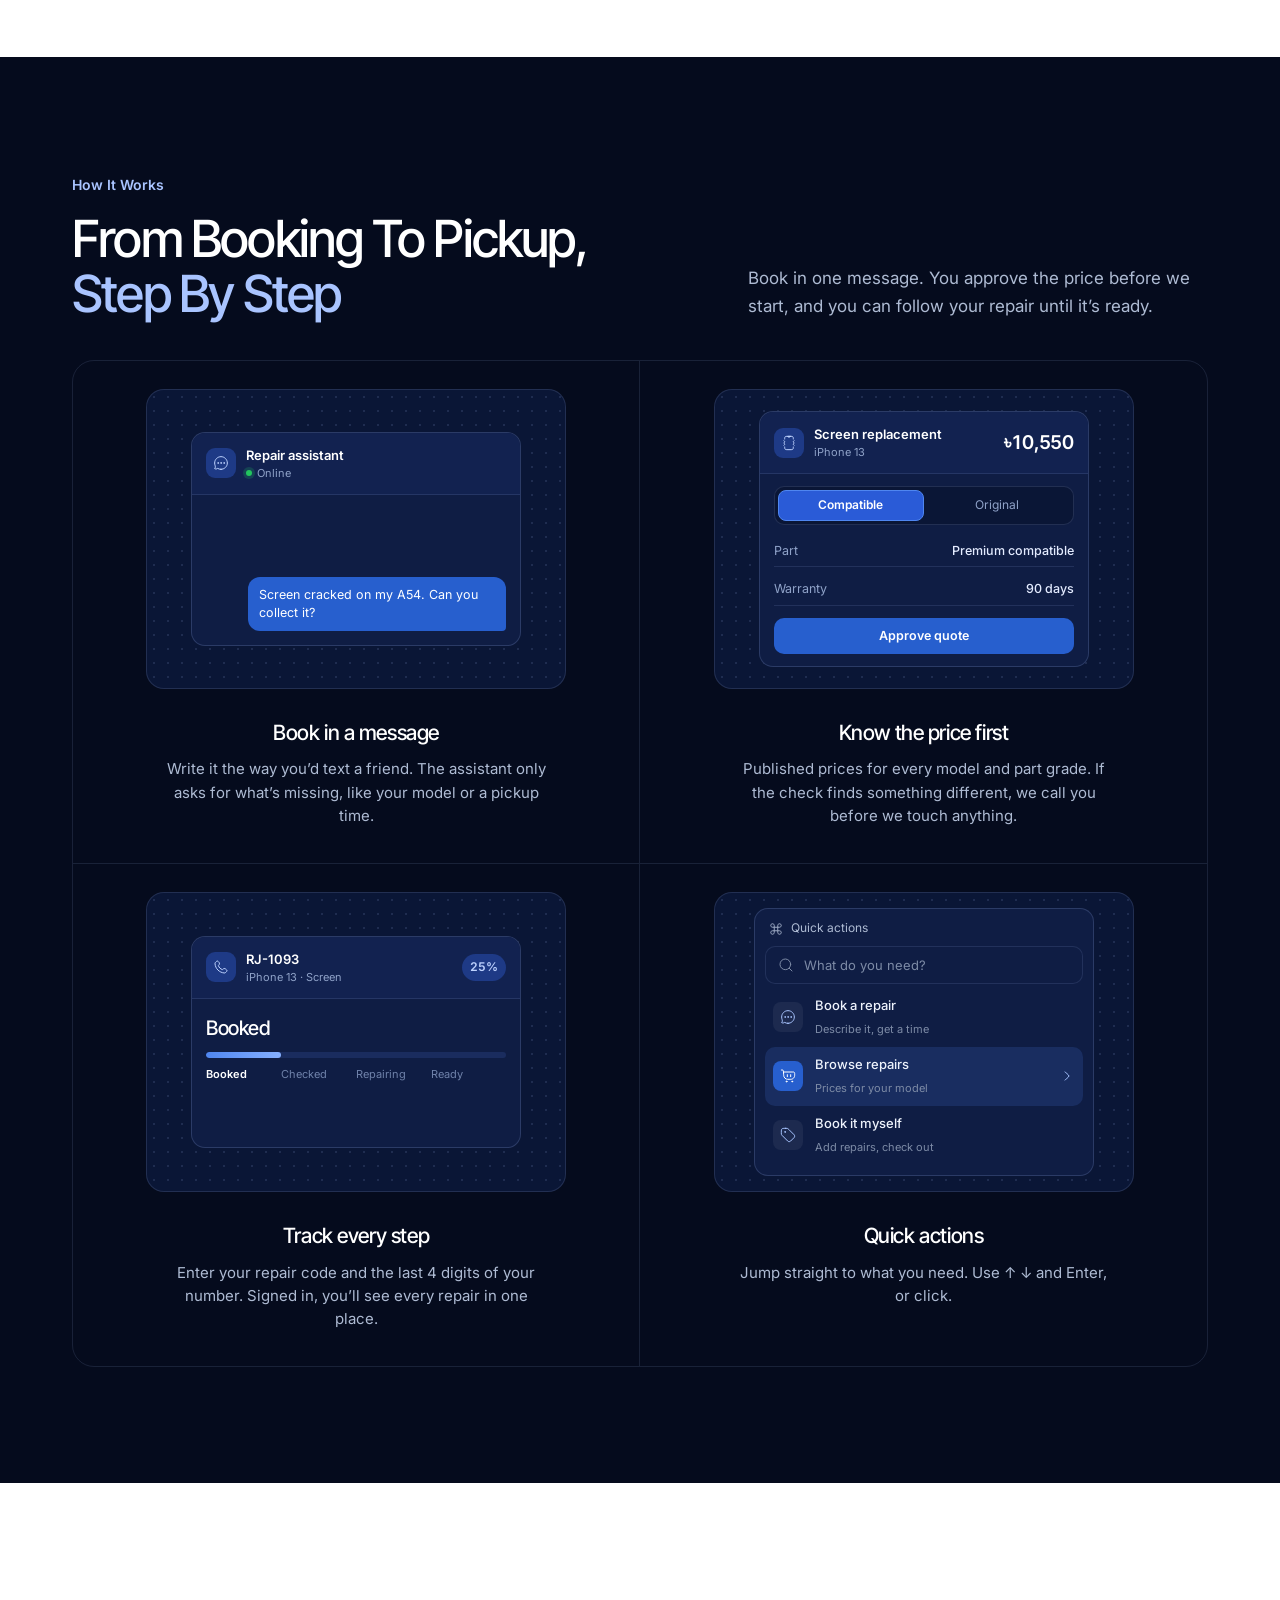
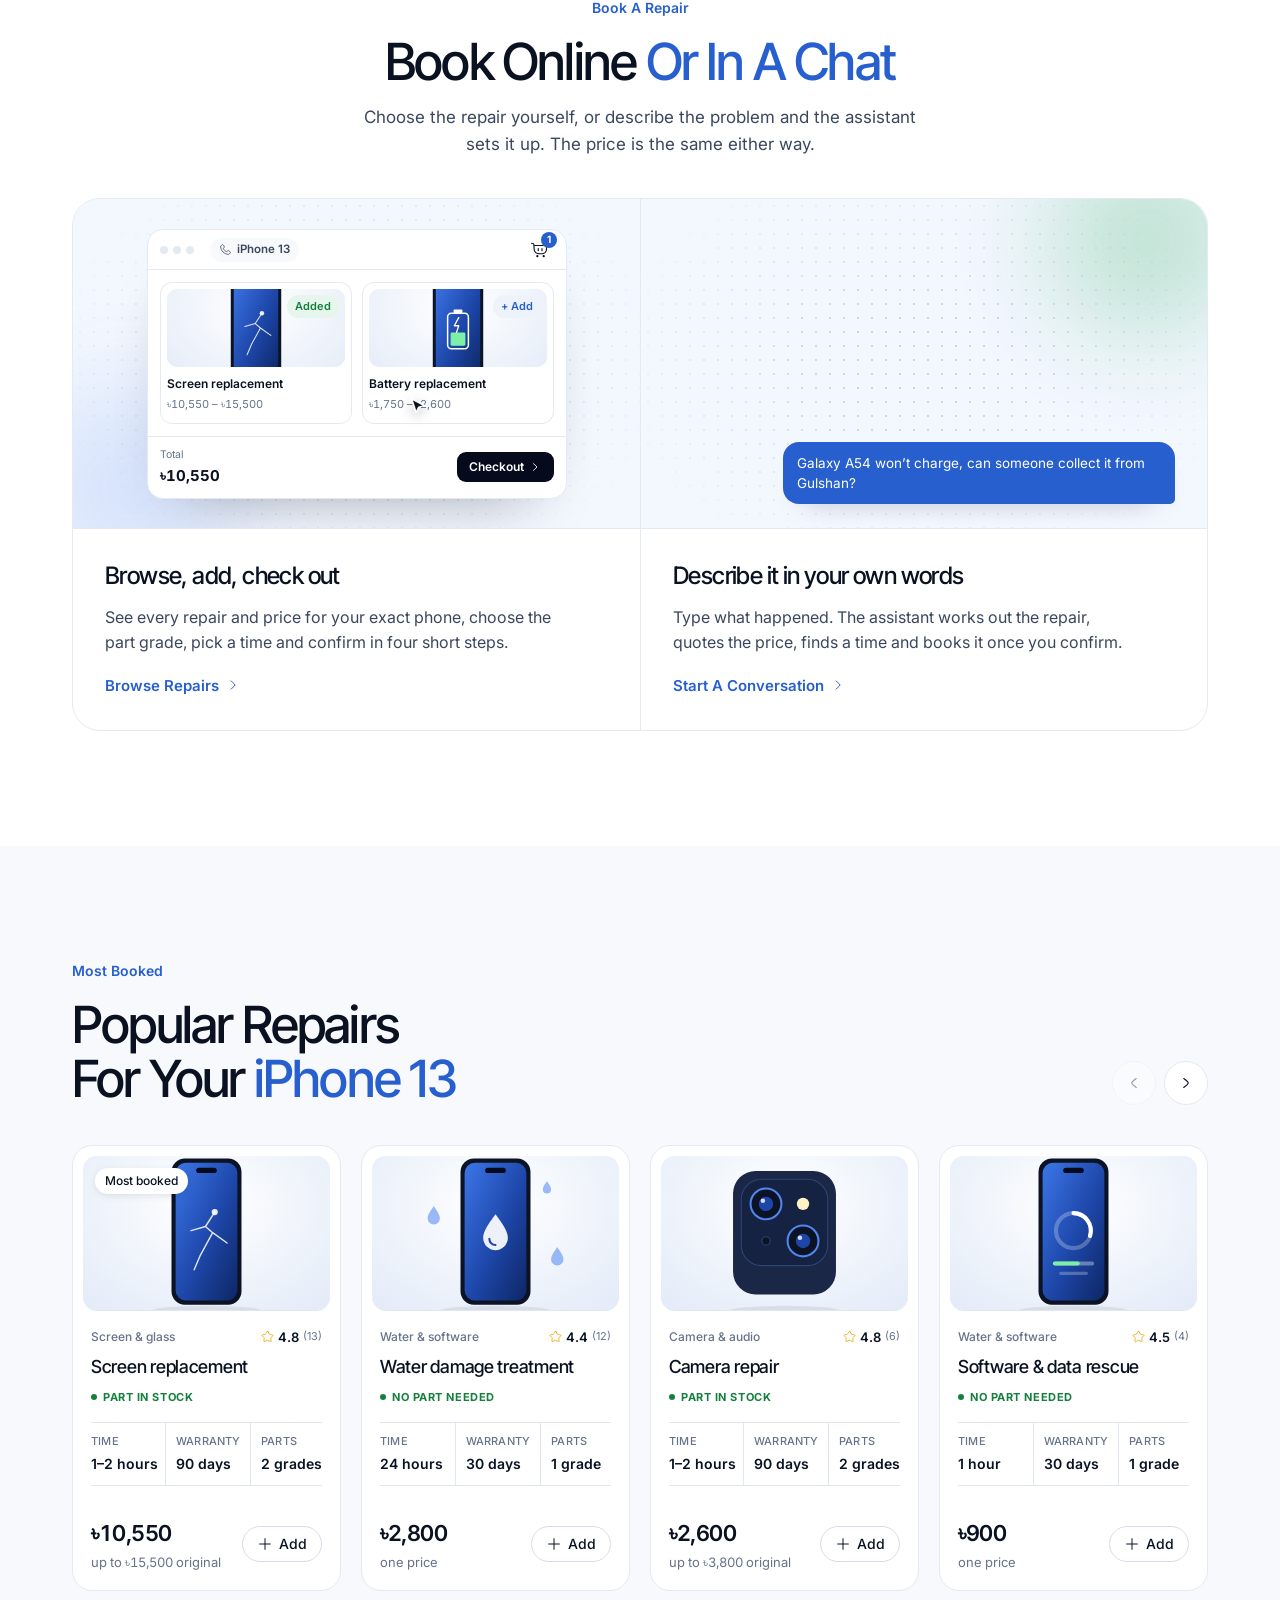
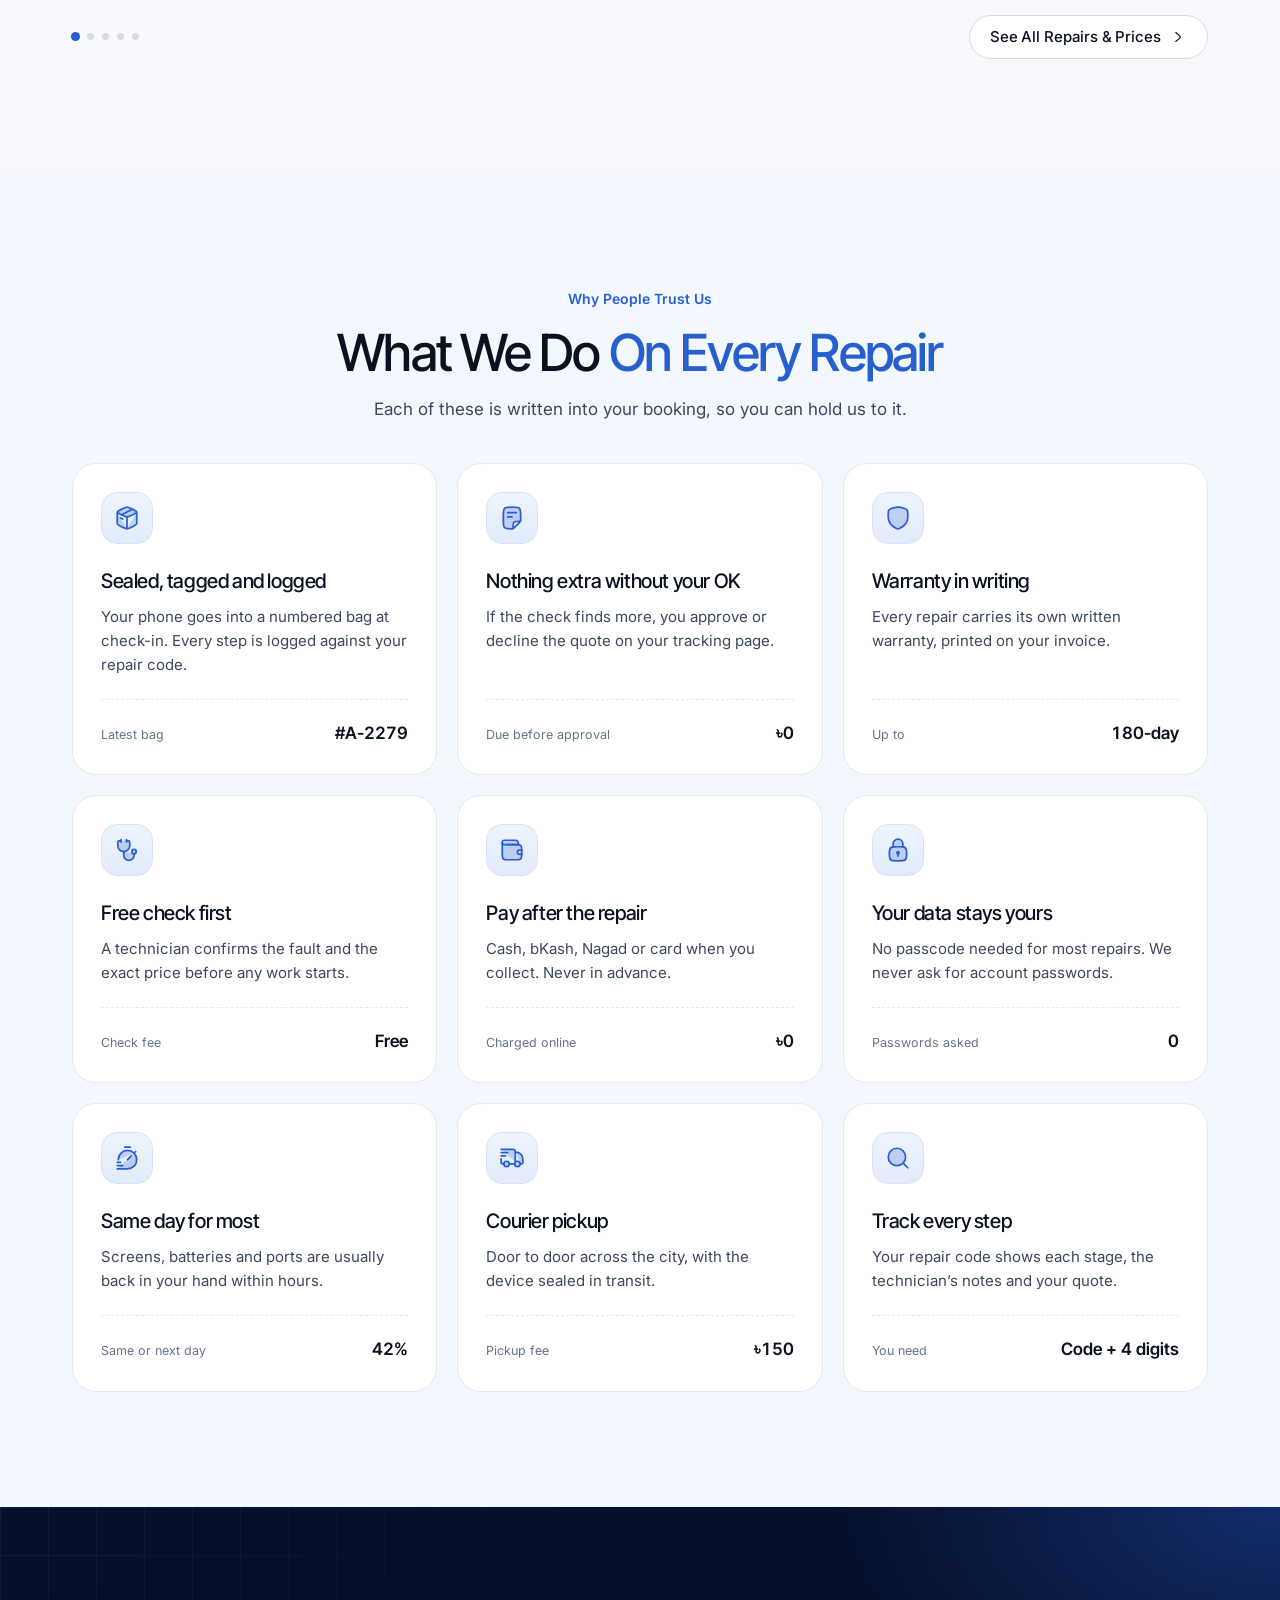
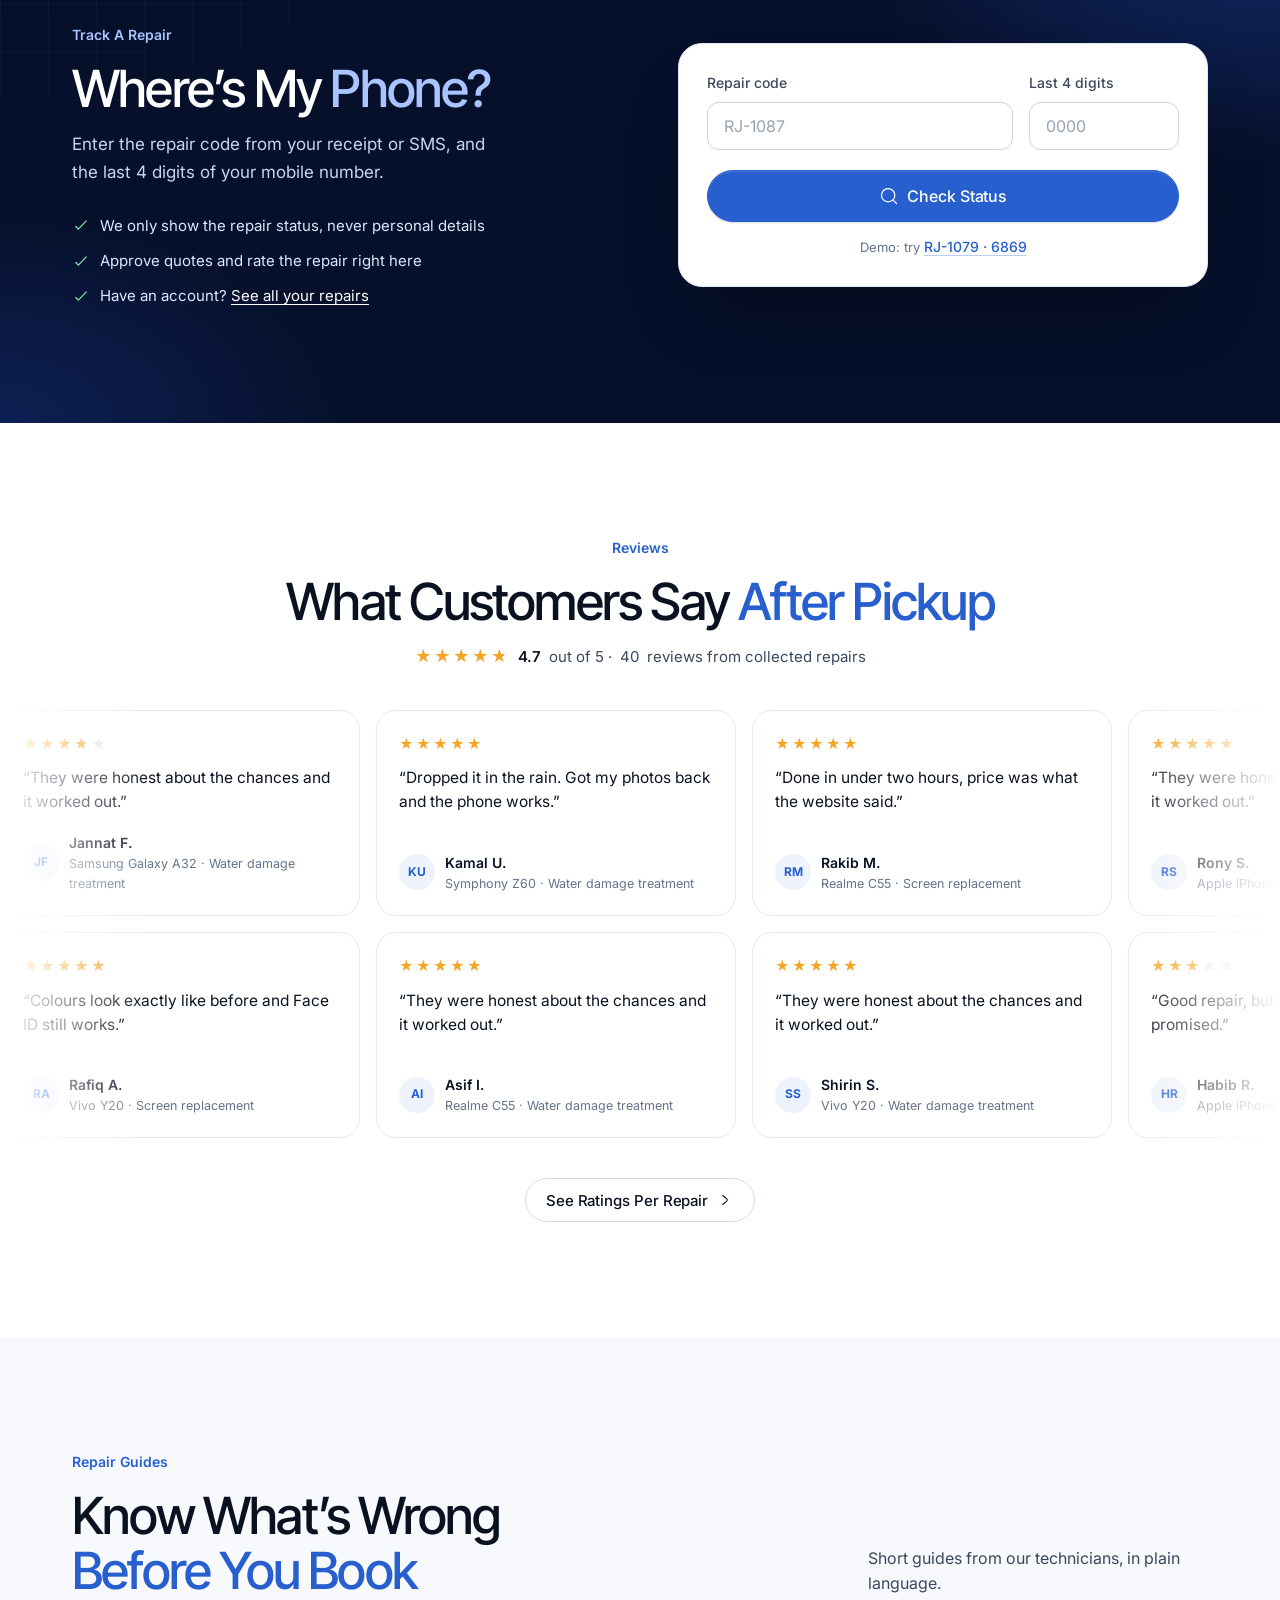
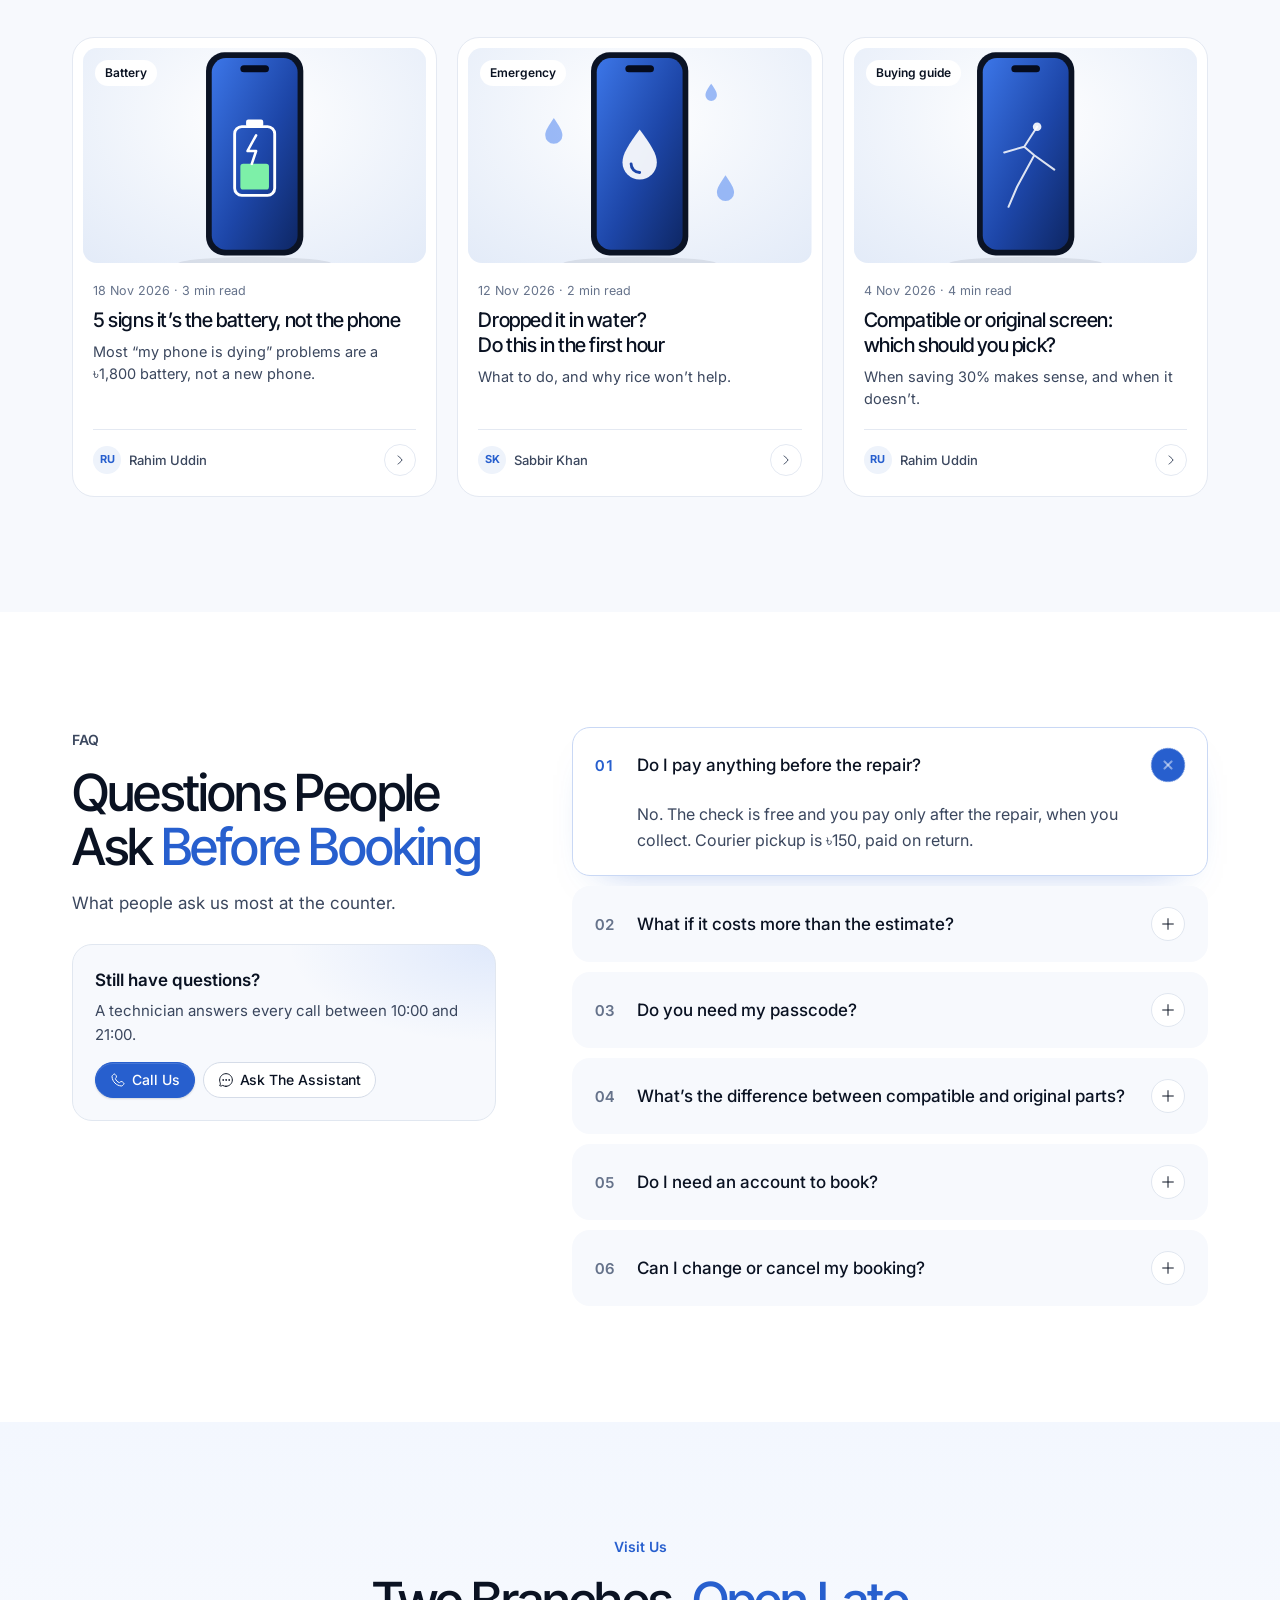
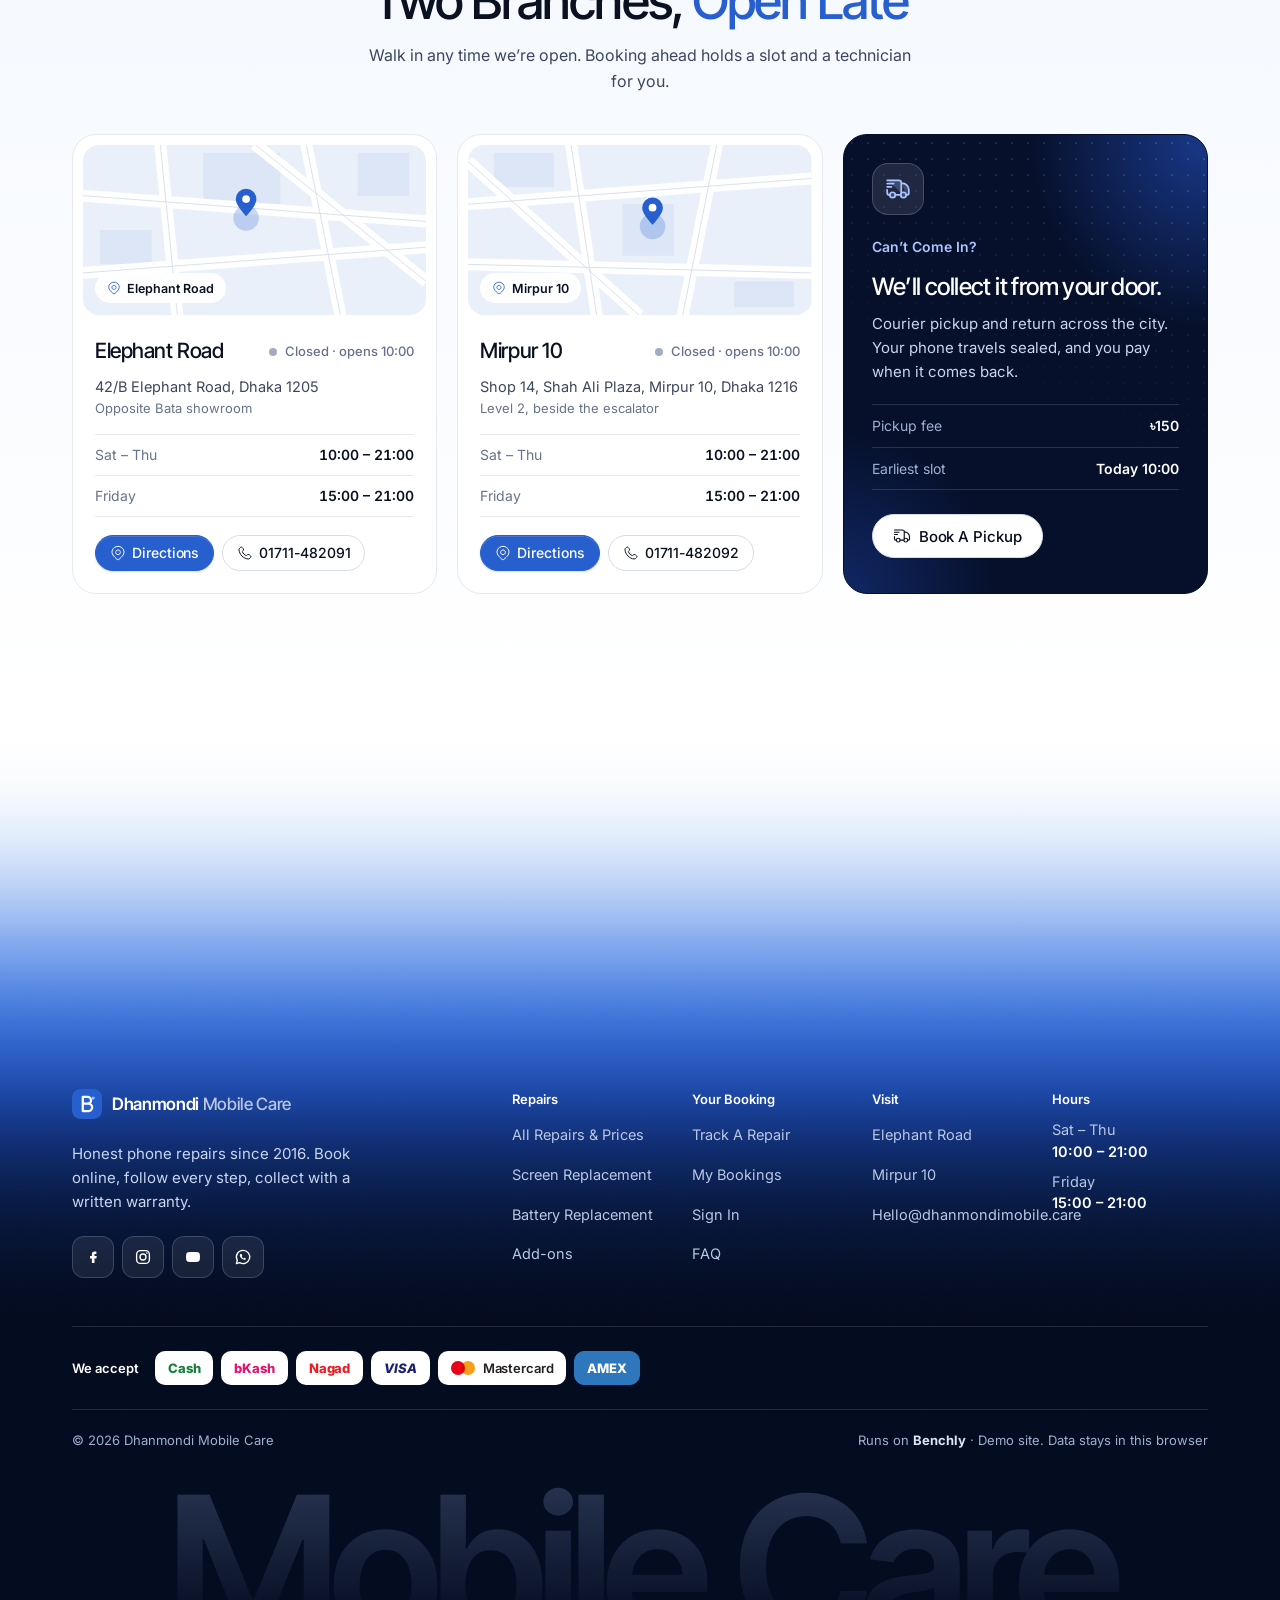
==== commit 8079c049: "UI kit for buttons and selection controls; booking page polish; navbar divider only with Book A Repa" ====
--- a/site/index.html
+++ b/site/index.html
@@ -10,7 +10,7 @@
 <link rel="preconnect" href="https://fonts.googleapis.com"><link rel="preconnect" href="https://fonts.gstatic.com" crossorigin>
 <link href="https://fonts.googleapis.com/css2?family=Inter:wght@400;500;600&family=Inter+Tight:ital,wght@0,500;0,600;1,500;1,600&display=swap" rel="stylesheet">
 <link rel="stylesheet" href="site.css?v=40"><link rel="stylesheet" href="pages.css?v=40"><link rel="stylesheet" href="lower.css?v=46">
-<link rel="stylesheet" href="nx.css?v=104">
+<link rel="stylesheet" href="nx.css?v=104"><link rel="stylesheet" href="ui-kit.css?v=8">
 <link rel="preconnect" href="https://api.fontshare.com" crossorigin><link rel="stylesheet" href="https://api.fontshare.com/v2/css?f[]=general-sans@400,500,600&display=swap">
 </head>
 <body data-page="home">
@@ -223,6 +223,6 @@
 <footer class="foot" id="foot"></footer>
 
 <script src="../js/icons.js?v=9"></script><script src="site-icons.js?v=2"></script><script src="../js/core.js?v=9"></script><script src="../js/ui.js?v=9"></script><script src="../js/domain.js?v=10"></script><script src="../js/shopcfg.js?v=5"></script><script src="../js/auth.js?v=9"></script>
-<script src="bridge.js?v=96"></script><script src="assistant.js?v=130"></script><script src="shop.js?v=132"></script><script src="account.js?v=98"></script><script src="layout.js?v=131"></script><script src="guides.js?v=96"></script><script src="home.js?v=96"></script>
+<script src="bridge.js?v=96"></script><script src="assistant.js?v=130"></script><script src="shop.js?v=141"></script><script src="account.js?v=98"></script><script src="layout.js?v=131"></script><script src="guides.js?v=96"></script><script src="home.js?v=96"></script>
 </body>
 </html>
--- a/site/ui-kit.css
+++ b/site/ui-kit.css
@@ -0,0 +1,209 @@
+/* =====================================================================
+   Dhanmondi Mobile Care: UI kit (buttons + selection controls)
+   Loaded last on every page. One source of truth for size, type, padding,
+   radius, icon gap and every state.
+   ===================================================================== */
+:root{
+  --b-blue:#275FCE;--b-blue-h:#1F4FB0;--b-blue-a:#1A4396;
+  --b-ink:#0A1222;--b-ink-2:#3B475E;--b-mut:#5B6478;
+  --b-line:#D5DCE8;--b-line-h:#9DB6E8;
+  --b-sel-bg:#EEF3FD;--b-sel-fg:#1F4FB0;
+  --b-dis-bg:#EEF1F5;--b-dis-fg:#98A2B3;
+  --b-ring:0 0 0 3px rgba(39,95,206,.22);
+  --b-ease:cubic-bezier(.2,.8,.2,1);
+  /* sizes: height / font / pad-x / gap / icon */
+  --b-sm-h:36px;--b-sm-f:14px;--b-sm-p:14px;--b-sm-g:6px;--b-sm-i:16px;
+  --b-md-h:44px;--b-md-f:15px;--b-md-p:20px;--b-md-g:8px;--b-md-i:18px;
+  --b-lg-h:52px;--b-lg-f:16px;--b-lg-p:24px;--b-lg-g:8px;--b-lg-i:20px;
+  --c-md-h:40px;--c-sm-h:36px;
+}
+
+/* ---------- Button: base (md) ---------- */
+.s-btn{align-items:center;justify-content:center;gap:var(--b-md-g)!important;height:var(--b-md-h)!important;min-height:0;padding:0 var(--b-md-p)!important;
+  border-radius:999px!important;border:1px solid var(--b-line)!important;background:#fff;color:var(--b-ink);
+  font-family:inherit;font-size:var(--b-md-f)!important;font-weight:500!important;line-height:1!important;letter-spacing:-.005em;white-space:nowrap;text-decoration:none!important;
+  cursor:pointer;user-select:none;-webkit-tap-highlight-color:transparent;
+  transition:background-color .18s var(--b-ease),border-color .18s var(--b-ease),color .18s var(--b-ease),box-shadow .18s var(--b-ease),transform .12s var(--b-ease)}
+.s-btn .ic{width:var(--b-md-i)!important;height:var(--b-md-i)!important;flex:none;margin:0!important}
+.s-btn:hover{background:#F5F7FB;border-color:#B9C5D9!important}
+.s-btn:active{background:#EDF1F7;transform:translateY(.5px)}
+.s-btn:focus-visible{outline:2px solid var(--b-blue);outline-offset:2px}
+/* sizes */
+.s-btn.sm{height:var(--b-sm-h)!important;padding:0 var(--b-sm-p)!important;font-size:var(--b-sm-f)!important;gap:var(--b-sm-g)!important}
+.s-btn.sm .ic{width:var(--b-sm-i)!important;height:var(--b-sm-i)!important}
+.s-btn.lg{height:var(--b-lg-h)!important;padding:0 var(--b-lg-p)!important;font-size:var(--b-lg-f)!important;gap:var(--b-lg-g)!important}
+.s-btn.lg .ic{width:var(--b-lg-i)!important;height:var(--b-lg-i)!important}
+.s-btn.block{display:flex;width:100%}
+.s-btn[hidden],[hidden].s-btn{display:none!important}
+/* variants */
+.s-btn.primary{background:var(--b-blue)!important;border-color:var(--b-blue)!important;color:#fff!important;box-shadow:0 1px 2px rgba(5,11,29,.14),inset 0 1px 0 rgba(255,255,255,.14)}
+.s-btn.primary:hover{background:var(--b-blue-h)!important;border-color:var(--b-blue-h)!important}
+.s-btn.primary:active{background:var(--b-blue-a)!important;border-color:var(--b-blue-a)!important}
+.s-btn.ghost{background:transparent!important;border-color:transparent!important;color:var(--b-ink-2)!important;box-shadow:none}
+.s-btn.ghost:hover{background:#F2F5FA!important;color:var(--b-ink)!important}
+.s-btn.added{background:#ECFDF3!important;border-color:#ABEFC6!important;color:#067647!important}
+.s-btn.added:hover{background:#DCFAE6!important}
+/* disabled + loading */
+.s-btn:disabled,.s-btn[aria-disabled=true],.s-btn.primary:disabled{background:var(--b-dis-bg)!important;border-color:var(--b-dis-bg)!important;color:var(--b-dis-fg)!important;box-shadow:none!important;cursor:not-allowed;transform:none!important}
+.s-btn[aria-busy=true]{position:relative;cursor:progress;pointer-events:none}
+.s-btn[aria-busy=true].primary{background:var(--b-blue)!important;border-color:var(--b-blue)!important;color:#fff!important}
+.s-btn[aria-busy=true]::before{content:"";width:16px;height:16px;border-radius:50%;border:2px solid currentColor;border-right-color:transparent;animation:bSpin .7s linear infinite;flex:none}
+@keyframes bSpin{to{transform:rotate(360deg)}}
+
+/* ---------- Icon buttons (one shape, two sizes) ---------- */
+.cart-b,.nav-r .n-sign:not(:has(span:not(:empty))),.car-b,.px-arw,.c-send,.ai-x,.pw-t,.c-plus,.bk-x{border-radius:999px!important;display:inline-grid!important;place-items:center;padding:0!important;transition:background-color .18s var(--b-ease),border-color .18s var(--b-ease),color .18s var(--b-ease)}
+.cart-b,.c-send,.c-plus{width:40px!important;height:40px!important}
+.car-b,.px-arw{width:44px!important;height:44px!important}
+.ai-x,.pw-t,.bk-x{width:36px!important;height:36px!important}
+.cart-b .ic,.c-send .ic,.c-plus .ic,.car-b .ic,.px-arw .ic{width:18px!important;height:18px!important}
+.ai-x .ic,.pw-t .ic,.bk-x .ic{width:16px!important;height:16px!important}
+:is(.cart-b,.car-b,.px-arw,.c-send,.ai-x,.pw-t,.c-plus,.bk-x):focus-visible{outline:2px solid var(--b-blue);outline-offset:2px}
+:is(.car-b,.px-arw):disabled{opacity:.4;cursor:not-allowed}
+
+/* nav pills share the sm-md scale */
+.nav-r .n-sign{height:40px!important;font-size:14px!important;font-weight:500!important;gap:8px!important}
+.nav-r .nav-cta{height:40px!important;padding:0 18px!important;font-size:14px!important;gap:6px!important}
+
+/* ---------- Links styled as buttons ---------- */
+.lnk{font-size:14px;font-weight:500;color:var(--b-blue);text-decoration:underline;text-decoration-color:rgba(39,95,206,.3);text-underline-offset:3px;cursor:pointer;border-radius:4px}
+.lnk.sm{font-size:13px}
+.lnk:hover{color:var(--b-blue-h);text-decoration-color:currentColor}
+.lnk:focus-visible{outline:2px solid var(--b-blue);outline-offset:2px}
+
+/* ---------- Selection: chips (single or multi select) ---------- */
+.seg button,.seg-days button,.pr-chips button,.c-chips button,.times button,.f-chips button,.ck-time .times button{
+  display:inline-flex!important;align-items:center;justify-content:center;gap:6px;height:var(--c-md-h)!important;padding:0 16px!important;
+  border-radius:999px!important;border:1px solid var(--b-line)!important;background:#fff!important;color:var(--b-ink-2)!important;
+  font-family:inherit;font-size:14px!important;font-weight:500!important;line-height:1;white-space:nowrap;font-variant-numeric:tabular-nums;cursor:pointer;box-shadow:none;
+  transition:background-color .18s var(--b-ease),border-color .18s var(--b-ease),color .18s var(--b-ease),box-shadow .18s var(--b-ease)}
+.seg-days button,.pr-chips button,.c-chips button{height:var(--c-sm-h)!important;padding:0 14px!important;font-size:14px!important}
+.seg button:hover,.seg-days button:hover,.pr-chips button:hover,.c-chips button:hover,.times button:hover,.f-chips button:hover{border-color:var(--b-line-h)!important;color:var(--b-ink)!important;background:#F7F9FE!important}
+:is(.seg,.seg-days,.pr-chips,.c-chips,.times,.f-chips) button:is([aria-checked=true],[aria-pressed=true],[aria-selected=true],.on){
+  background:var(--b-sel-bg)!important;border-color:var(--b-blue)!important;color:var(--b-sel-fg)!important;box-shadow:inset 0 0 0 1px var(--b-blue)!important}
+:is(.seg,.seg-days,.pr-chips,.c-chips,.times,.f-chips) button:focus-visible{outline:2px solid var(--b-blue);outline-offset:2px}
+:is(.seg,.seg-days,.pr-chips,.c-chips,.times,.f-chips) button:disabled{background:var(--b-dis-bg)!important;border-color:var(--b-dis-bg)!important;color:var(--b-dis-fg)!important;text-decoration:line-through;cursor:not-allowed;box-shadow:none!important}
+.seg,.seg-days,.pr-chips,.c-chips,.f-chips{gap:8px!important}
+.times{display:grid!important;grid-template-columns:repeat(auto-fill,minmax(92px,1fr))!important;gap:8px!important}
+.times button{width:100%;padding:0 8px!important}
+.slots .times{grid-template-columns:repeat(3,minmax(0,1fr))!important}
+
+/* ---------- Selection: list rows (sidebar filters) ---------- */
+.cat-list button,.rate-list button{height:40px!important;padding:0 12px!important;border-radius:12px!important;font-size:14px!important;font-weight:500!important;color:var(--b-ink-2)!important;background:transparent!important;border:0!important;box-shadow:none!important;transition:background-color .18s,color .18s}
+.cat-list button:hover,.rate-list button:hover{background:#F5F7FB!important;color:var(--b-ink)!important}
+.cat-list button:is([aria-selected=true],[aria-checked=true],.on),.rate-list button:is([aria-selected=true],[aria-checked=true],.on){background:var(--b-sel-bg)!important;color:var(--b-sel-fg)!important}
+.cat-list button:is([aria-selected=true],[aria-checked=true],.on) *,.rate-list button:is([aria-selected=true],[aria-checked=true],.on) b{color:inherit!important}
+.cat-list button:focus-visible,.rate-list button:focus-visible{outline:2px solid var(--b-blue);outline-offset:-2px}
+
+/* ---------- Selection: segmented (view toggle) ---------- */
+.view-seg{padding:3px!important;gap:2px!important;border-radius:999px!important;background:#F2F5FA!important;border:1px solid #E4E9F1!important;height:auto!important}
+.view-seg button{width:38px!important;height:34px!important;border-radius:999px!important;background:transparent!important;color:var(--b-mut)!important;border:0!important;box-shadow:none!important}
+.view-seg button:hover{color:var(--b-ink)!important}
+.view-seg button:is([aria-checked=true],[aria-pressed=true],.on){background:#fff!important;color:var(--b-blue)!important;box-shadow:0 1px 2px rgba(16,24,40,.08),0 1px 3px rgba(16,24,40,.06)!important}
+
+/* ---------- Selection: option cards (radio) ---------- */
+.opt{gap:14px!important;padding:16px!important;border-radius:16px!important;border:1px solid var(--b-line)!important;background:#fff;box-shadow:none!important;padding-right:52px!important;transition:border-color .18s var(--b-ease),background-color .18s var(--b-ease),box-shadow .18s var(--b-ease)}
+.opt::after{content:"";position:absolute;right:16px;top:50%;width:20px;height:20px;margin-top:-10px;border-radius:50%;border:1.5px solid #B9C2D0;background:#fff;transition:border-color .18s,background .18s,box-shadow .18s}
+.opt:hover{border-color:var(--b-line-h)!important}
+.opt.on,.opt:has(input:checked){border-color:var(--b-blue)!important;background:#F7F9FF!important;box-shadow:inset 0 0 0 1px var(--b-blue)!important}
+.opt.on::after,.opt:has(input:checked)::after{border-color:var(--b-blue);background:var(--b-blue);box-shadow:inset 0 0 0 4px #fff}
+.opt:has(input:focus-visible){outline:2px solid var(--b-blue)!important;outline-offset:2px}
+.opt .o-ic{width:40px!important;height:40px!important;border-radius:12px!important}
+.opt .o-t b{font-size:15px;font-weight:500}.opt .o-t small{font-size:13px;color:var(--b-mut)}
+.opt .o-p{font-size:14px;font-weight:600;color:var(--b-ink)}
+
+/* ---------- Checkbox rows ---------- */
+.check input{width:18px!important;height:18px!important;accent-color:var(--b-blue);cursor:pointer}
+.check input:focus-visible{outline:2px solid var(--b-blue);outline-offset:2px}
+
+@media (max-width:640px){
+  .s-btn{--b-md-p:18px}
+  .times{grid-template-columns:repeat(auto-fill,minmax(84px,1fr))!important}
+}
+@media (prefers-reduced-motion:reduce){.s-btn,.opt,.opt::after,:is(.seg,.seg-days,.pr-chips,.c-chips,.times,.f-chips) button{transition:none!important}.s-btn[aria-busy=true]::before{animation-duration:1.6s}}
+
+/* ---------- Navbar divider: only when Book A Repair is shown ---------- */
+.nav-r::before{display:none!important}
+@media (min-width:641px){body:not([data-page=checkout]):not([data-page=signin]) .nav-r:has(> .nav-cta)::before{display:block!important}}
+.nav-r .nav-cta{margin-left:0!important}
+
+/* =====================================================================
+   Booking page polish
+   ===================================================================== */
+.ck-page .ck-flow .ck-sec+.ck-sec{margin-top:12px}
+.ck-sec.done>header{align-items:center}
+.ck-sec.done .ck-edit{margin-left:auto}
+
+.ck-sec.done h2{font-size:16px!important;font-weight:600}
+.ck-sec.done .ck-line{color:var(--b-mut)}
+.ck-time{margin-top:24px}
+.ck-time-h{display:flex;align-items:baseline;justify-content:space-between;gap:12px;margin-bottom:10px}
+.ck-time-h .f-lab{margin:0!important}
+.ck-time-v{display:inline-flex;align-items:center;gap:6px;font-size:13.5px;font-weight:500;color:var(--b-sel-fg)}
+.ck-time-v .ic{width:14px;height:14px}
+.ck-time .seg{margin-bottom:12px!important;flex-wrap:nowrap;overflow-x:auto;scrollbar-width:none;padding:2px}
+.ck-time .seg::-webkit-scrollbar{display:none}
+.ck-time .seg button{flex:none}
+.ck-hand,.ck-pay{display:grid;gap:10px}
+.ck-review{padding:18px 20px!important;border-radius:16px!important;background:#F8FAFD!important;border:1px solid #E6EBF3!important}
+.ck-review h3{font-size:15px!important;margin-bottom:10px!important}
+.ck-review dl{gap:0!important}
+.ck-review dl div{padding:10px 0;border-top:1px solid #E6EBF3;grid-template-columns:120px minmax(0,1fr)!important}
+.ck-review dl div:first-child{border-top:0;padding-top:2px}
+.ck-review dt{color:var(--b-mut)!important}
+.ck-miss{font-style:normal;color:#B54708;font-weight:500}
+.check.agree{padding:14px 16px;border-radius:14px;border:1px solid var(--b-line);background:#fff;font-size:14px!important;line-height:21px;transition:border-color .18s,background .18s}
+.check.agree:has(input:checked){border-color:#ABEFC6;background:#F6FEF9;color:var(--b-ink)}
+[data-confirm-ck]{margin-top:16px}
+.ck-nav{border-top-color:#EEF1F5!important}
+.ck-nav .s-btn.ghost{padding:0 16px 0 12px!important;margin-left:-12px}
+.ck-sum .cs-in{padding:20px!important}
+@media (max-width:680px){.ck-review dl div{grid-template-columns:96px minmax(0,1fr)!important}.ck-sec.done .ck-edit span{display:none}}
+
+@media (max-width:480px){
+  .opt{display:grid!important;grid-template-columns:36px minmax(0,1fr);column-gap:12px!important;row-gap:4px!important;align-items:center;padding:14px 48px 14px 14px!important}
+  .opt::after{right:14px}
+  .opt .o-ic{width:36px!important;height:36px!important;grid-row:1/3;align-self:center}
+  .opt .o-t b{font-size:14.5px;line-height:20px}.opt .o-t small{font-size:12.5px;line-height:18px}
+  .opt .o-p{grid-column:2;font-size:13px;font-weight:600;color:var(--b-sel-fg);line-height:18px}
+}
+@media (max-width:480px){.opt .o-p{justify-self:start!important;text-align:left!important;margin:0!important}}
+
+/* ---------- Off-scale controls brought onto the kit ---------- */
+.px-share{height:var(--b-sm-h)!important;padding:0 var(--b-sm-p)!important;font-size:var(--b-sm-f)!important;gap:var(--b-sm-g)!important;font-weight:500!important}
+.px-share .ic{width:var(--b-sm-i)!important;height:var(--b-sm-i)!important}
+.bk-copy,.ec-add{height:var(--b-sm-h)!important;padding:0 var(--b-sm-p)!important;font-size:var(--b-sm-f)!important;gap:var(--b-sm-g)!important;font-weight:500!important}
+.bk-copy .ic,.ec-add .ic{width:var(--b-sm-i)!important;height:var(--b-sm-i)!important}
+.bk-acts .s-btn,.ec-page .ec-a .s-btn,.ec-drawer .ec-a .s-btn{height:var(--b-md-h)!important;padding:0 var(--b-md-p)!important}
+.dr-h .x,.drawer .x{width:36px!important;height:36px!important;border-radius:999px!important;display:inline-grid!important;place-items:center;padding:0!important}
+.dr-h .x .ic{width:18px!important;height:18px!important}
+.view-seg{height:40px!important;box-sizing:border-box;align-items:center}
+.view-seg button{height:32px!important;width:36px!important}
+
+/* ---------- Booking page v3 ---------- */
+.crumbs>.lnk-plain{position:relative;padding:0 0 0 20px!important;background:none!important;border:0;font:inherit;font-size:14px;color:var(--text-3)!important;cursor:pointer}
+.crumbs>.lnk-plain:hover{color:var(--blue)!important}
+.crumbs>.lnk-plain::before{content:"";position:absolute;left:0;top:50%;width:10px;height:10px;margin-top:-5px;background:#B7C0D0;-webkit-mask:url("data:image/svg+xml,%3Csvg xmlns='http://www.w3.org/2000/svg' viewBox='0 0 24 24'%3E%3Cpath d='M9 6s6 4.42 6 6-6 6-6 6' fill='none' stroke='black' stroke-width='2.4' stroke-linecap='round' stroke-linejoin='round'/%3E%3C/svg%3E") center/contain no-repeat;mask:url("data:image/svg+xml,%3Csvg xmlns='http://www.w3.org/2000/svg' viewBox='0 0 24 24'%3E%3Cpath d='M9 6s6 4.42 6 6-6 6-6 6' fill='none' stroke='black' stroke-width='2.4' stroke-linecap='round' stroke-linejoin='round'/%3E%3C/svg%3E") center/contain no-repeat}
+.crumbs{gap:10px!important}
+.ck-sec.open>header{display:grid!important;grid-template-columns:44px minmax(0,1fr);gap:14px;align-items:start;padding:24px 24px 8px!important}
+.ck-sic{width:44px;height:44px;border-radius:14px;display:grid;place-items:center;background:linear-gradient(180deg,#EEF3FD,#E2EAFB);color:var(--b-blue);box-shadow:inset 0 0 0 1px #D5E0F7}
+.ck-sic .ic{width:20px;height:20px}
+.ck-ht h2{margin:0!important}
+.ck-hint{margin:4px 0 0;font-size:14px;line-height:20px;color:var(--b-mut)}
+.ck-sec.open .ck-body{padding:16px 24px 24px!important}
+.ck-items .rm{margin-left:4px;color:var(--b-mut)!important}
+.ck-items .rm:hover{background:#FEF3F2!important;color:#B42318!important}
+.ck-sum .cs-in{display:grid;gap:0}
+.cs-top{display:flex;align-items:baseline;justify-content:space-between;gap:12px;padding-bottom:16px;margin-bottom:16px;border-bottom:1px solid var(--line)}
+.cs-top h2{margin:0;font-family:var(--display);font-size:18px;line-height:24px;font-weight:600;letter-spacing:-.015em;color:var(--b-ink)}
+.cs-top span{font-size:13px;font-weight:500;color:var(--b-mut)}
+.cs-trust{list-style:none;margin:16px 0 0;padding:0;display:grid;gap:8px}
+.cs-trust li{display:flex;align-items:center;gap:8px;font-size:13.5px;line-height:20px;color:var(--b-ink-2)}
+.cs-trust .ic{width:14px;height:14px;flex:none;color:#12B76A}
+@media (min-width:981px){.ck-sum{position:sticky!important;top:96px!important}}
+@media (max-width:680px){
+  .ck-sec.open>header{grid-template-columns:40px minmax(0,1fr);gap:12px;padding:18px 16px 6px!important}
+  .ck-sic{width:40px;height:40px;border-radius:12px}.ck-hint{font-size:13.5px}
+  .ck-sec.open .ck-body{padding:14px 16px 18px!important}
+  .ck-items .rm span{display:none}.ck-items .rm{width:36px;padding:0!important}
+  .cs-top{display:none}
+}
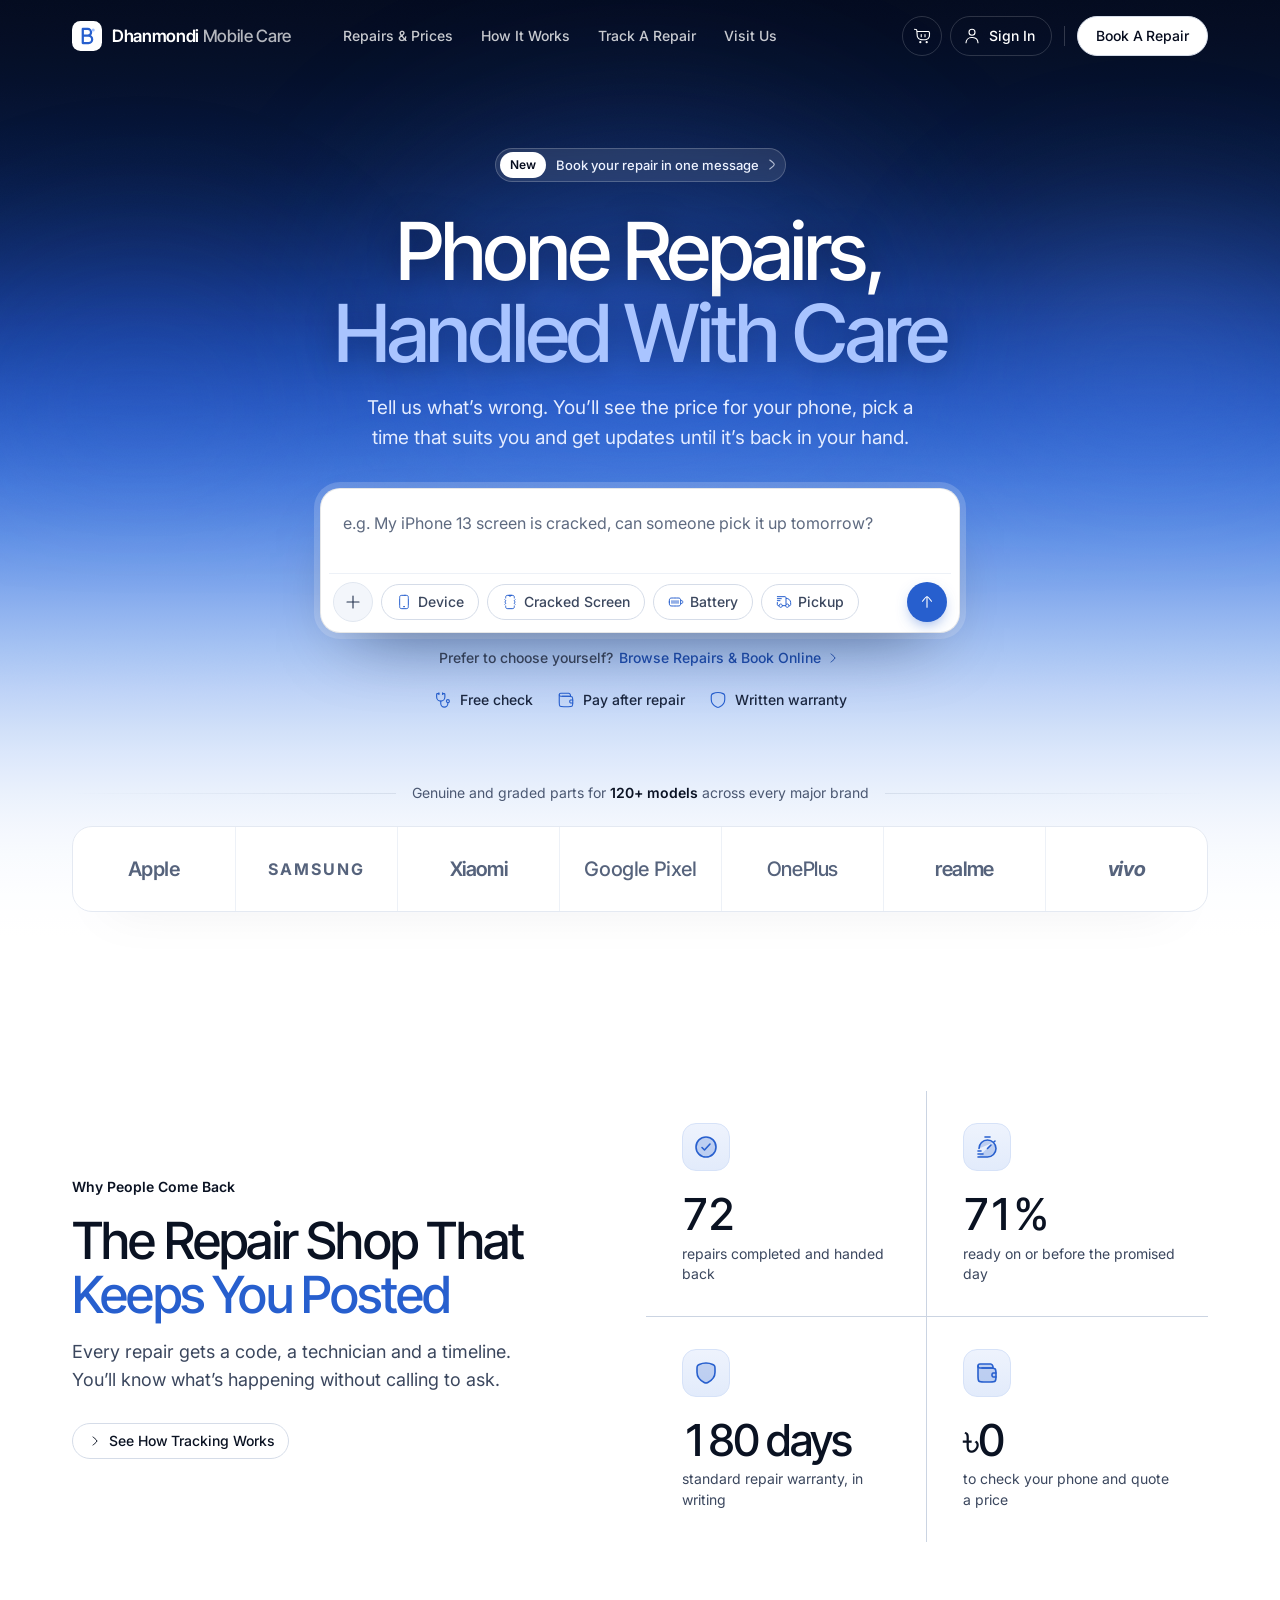
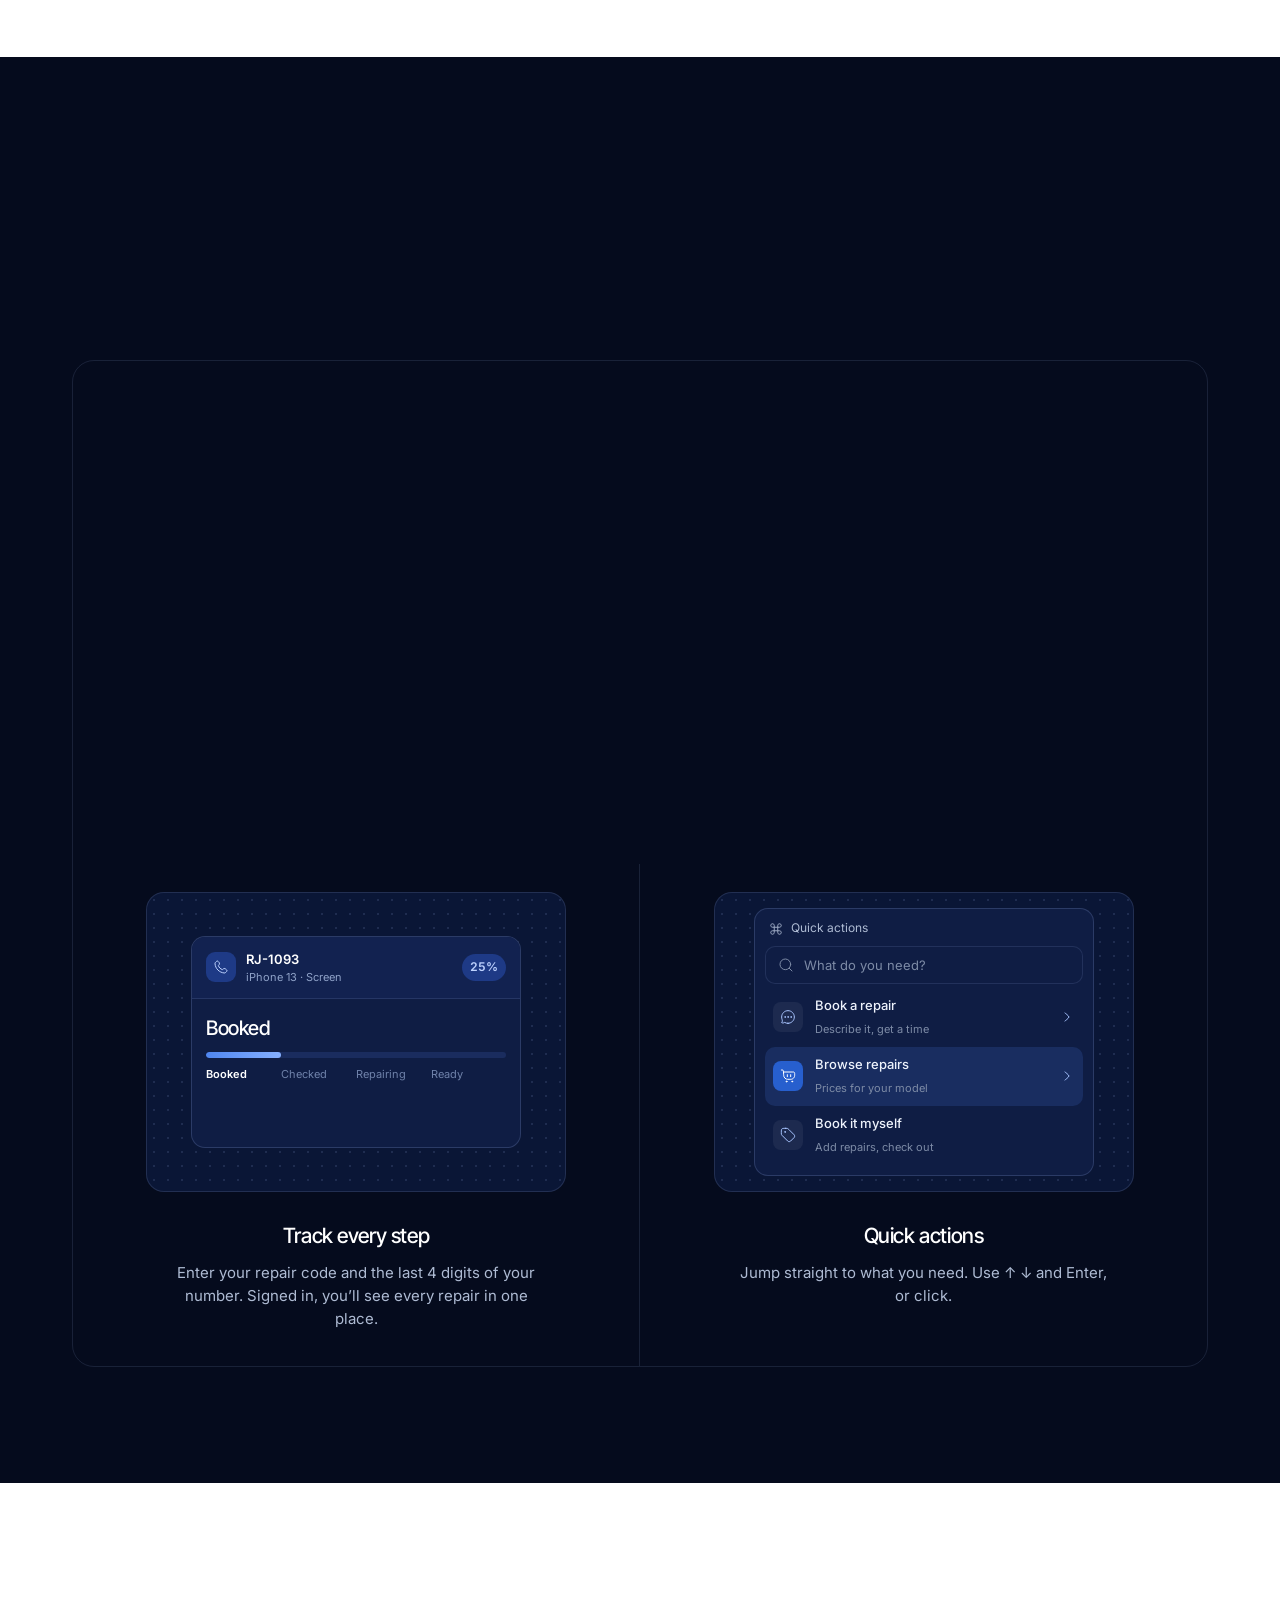
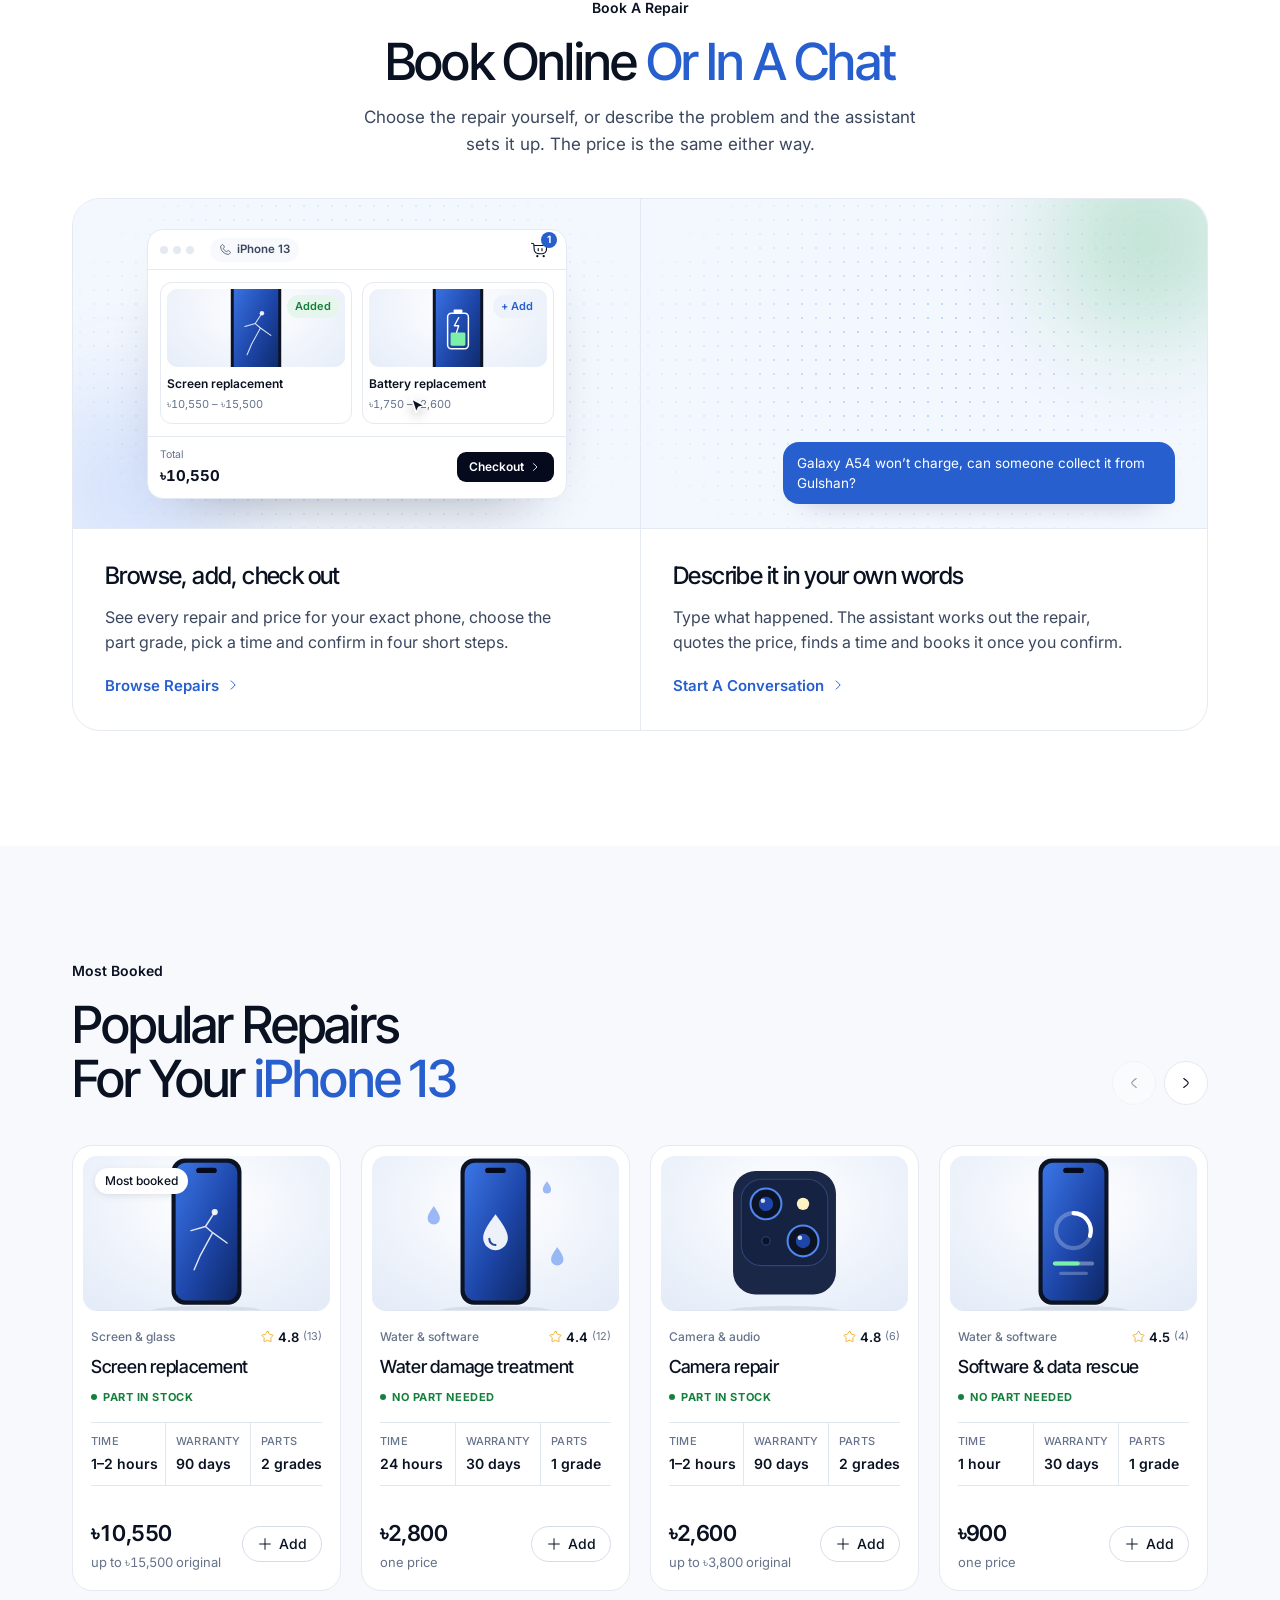
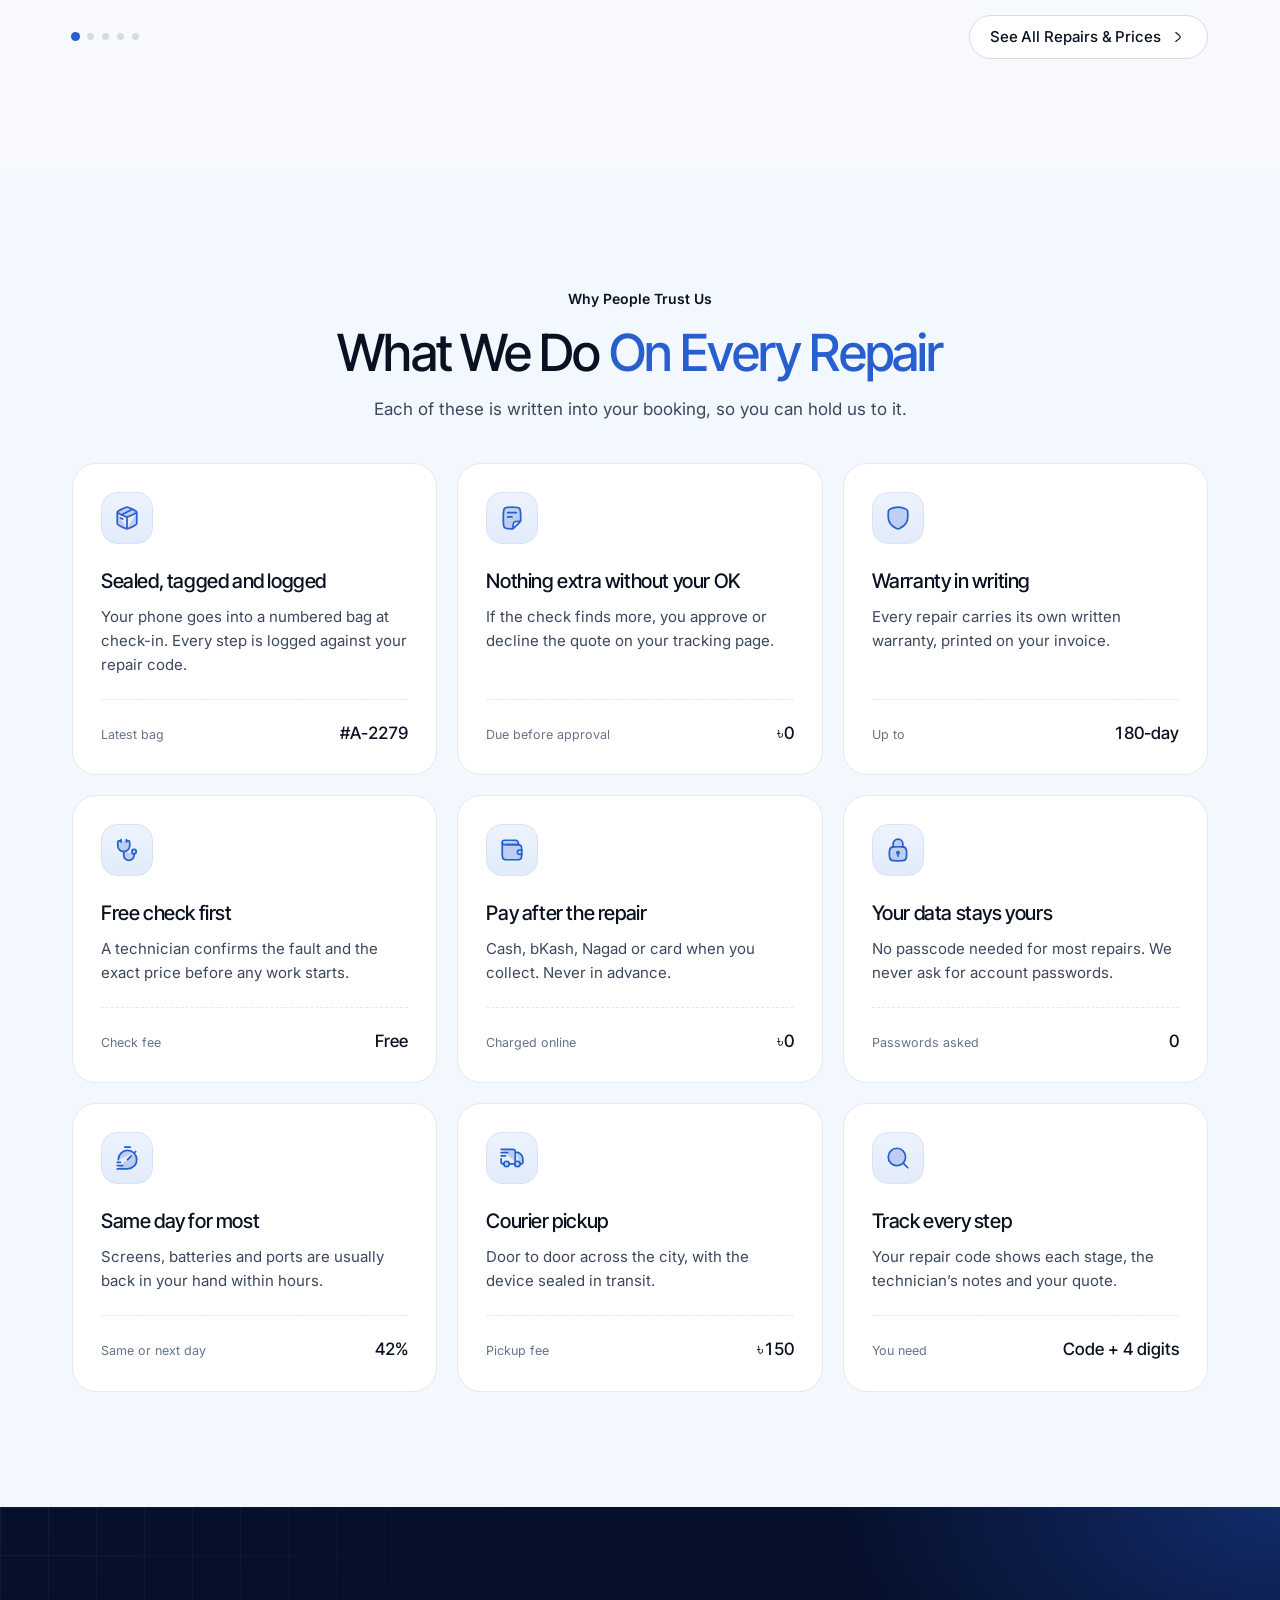
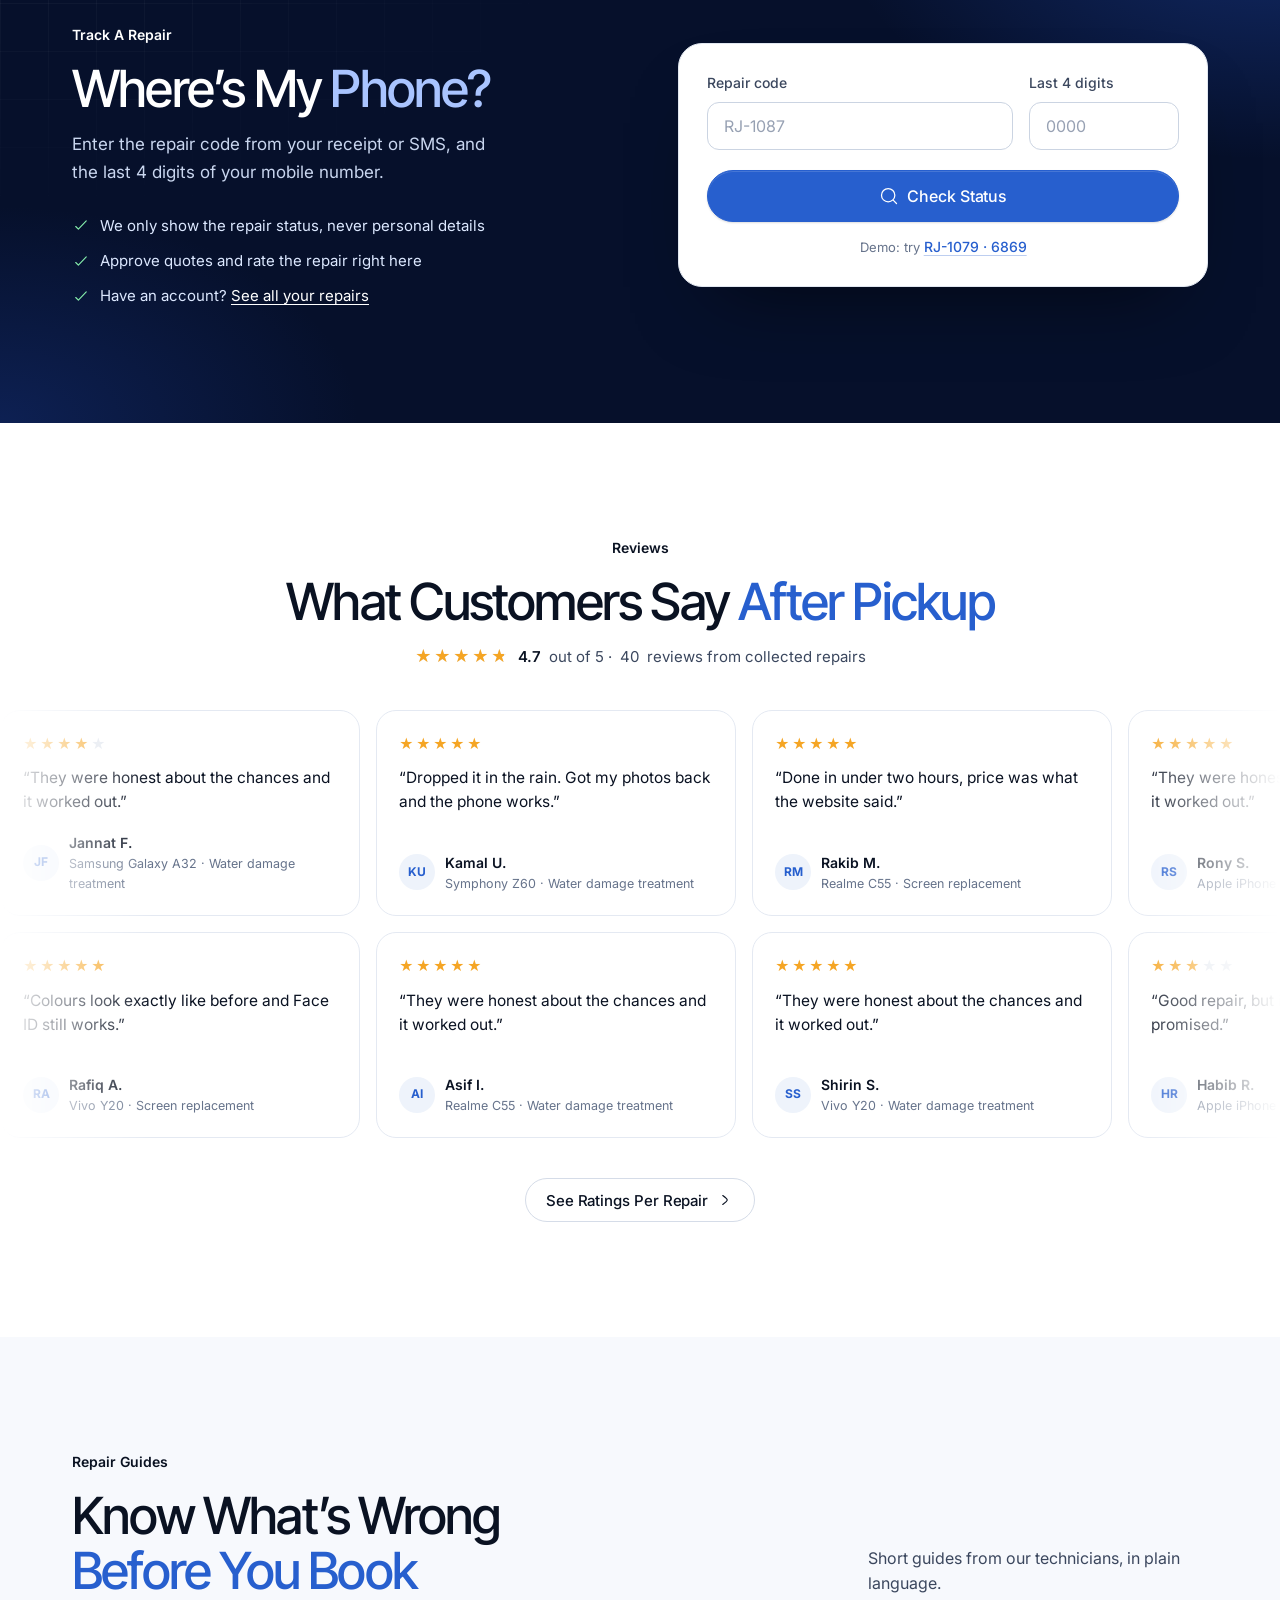
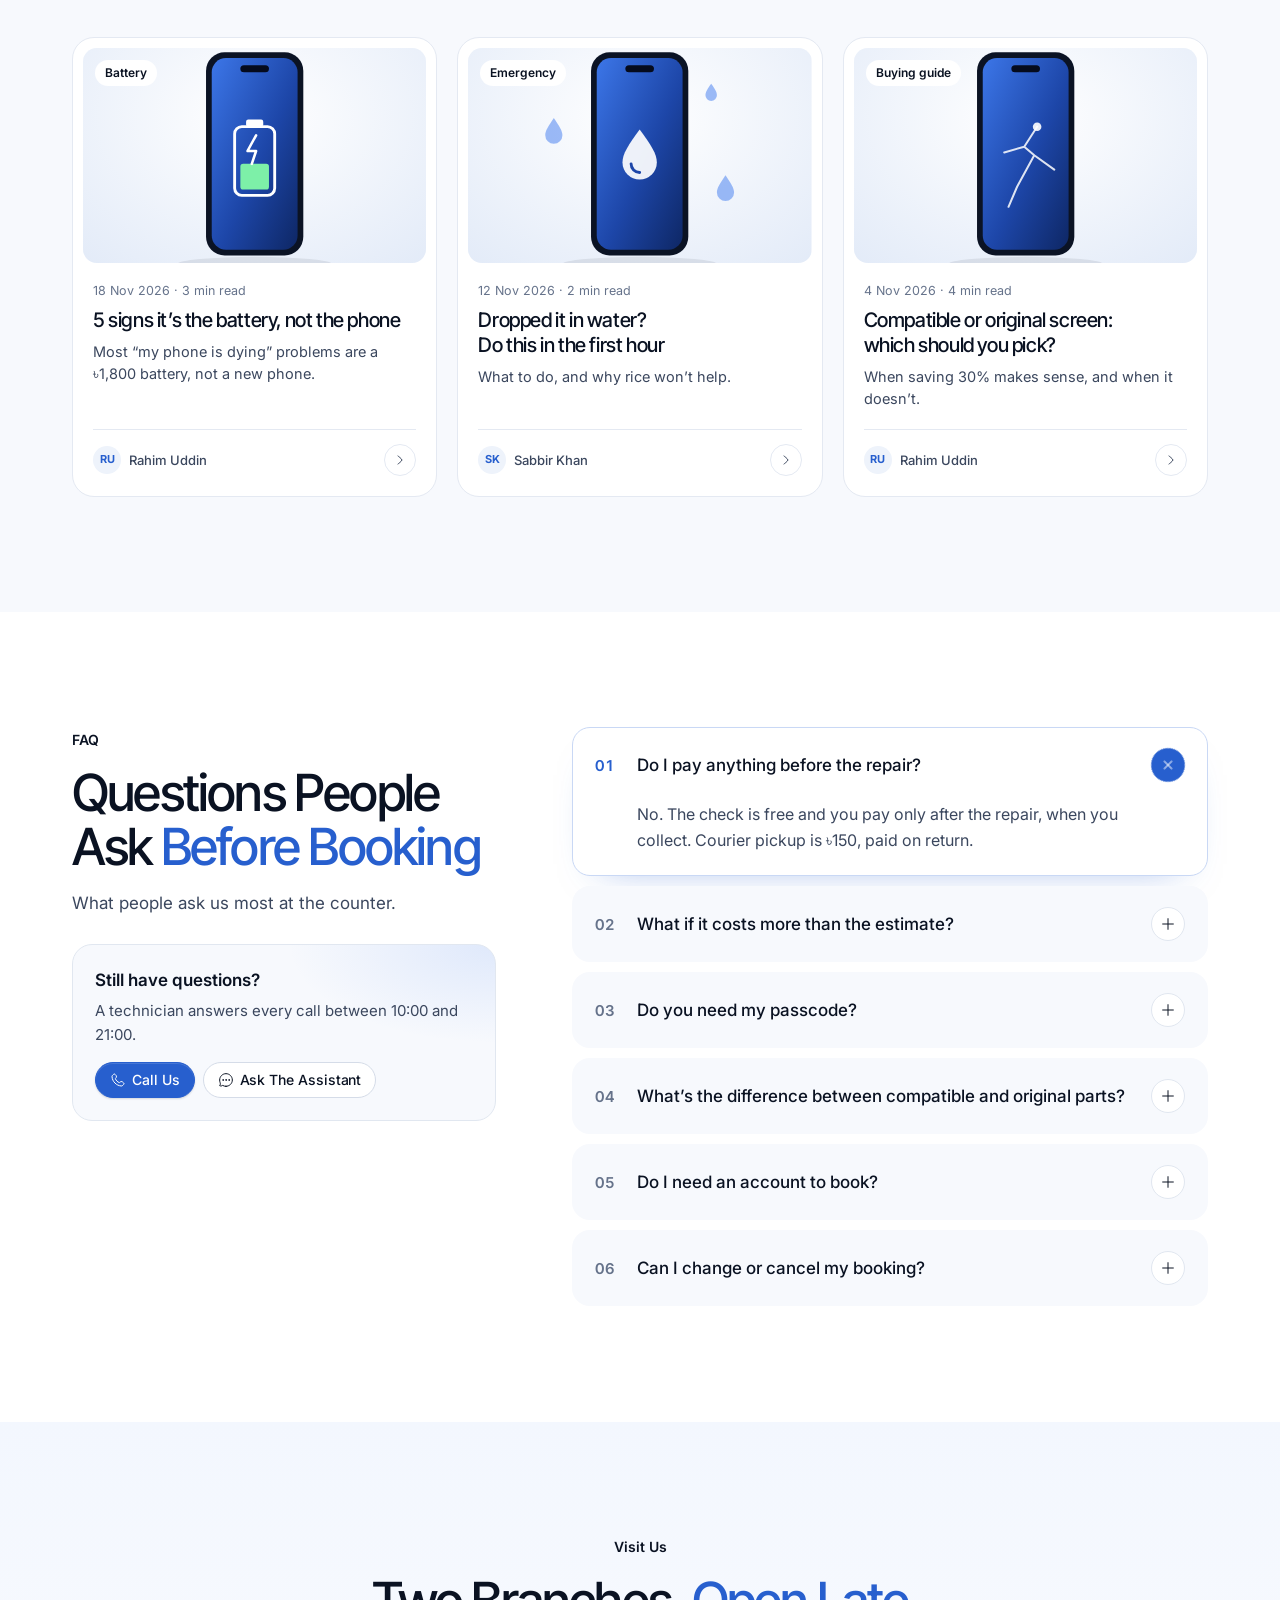
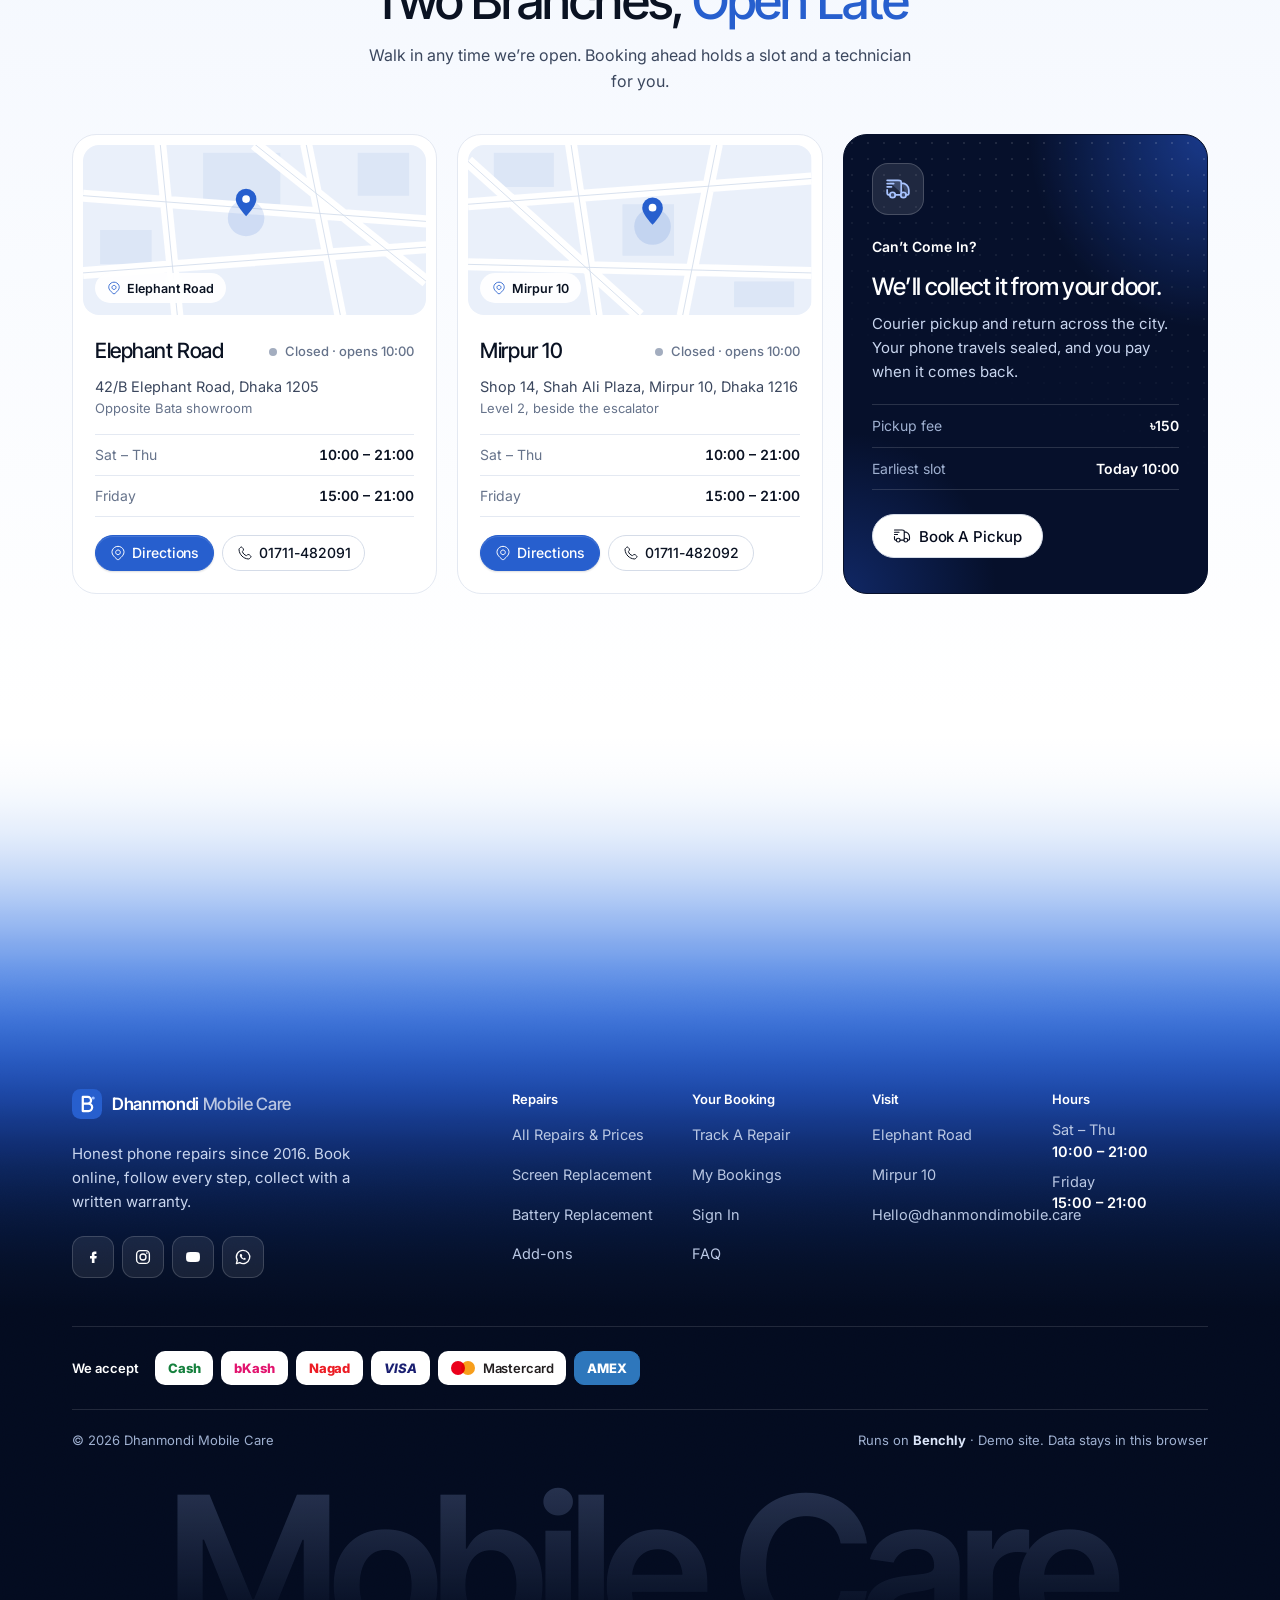
==== commit 76c08343: "Sign-in required to book; new device picker; black section tags; fixed popup close; trust values lig" ====
--- a/site/index.html
+++ b/site/index.html
@@ -10,7 +10,7 @@
 <link rel="preconnect" href="https://fonts.googleapis.com"><link rel="preconnect" href="https://fonts.gstatic.com" crossorigin>
 <link href="https://fonts.googleapis.com/css2?family=Inter:wght@400;500;600&family=Inter+Tight:ital,wght@0,500;0,600;1,500;1,600&display=swap" rel="stylesheet">
 <link rel="stylesheet" href="site.css?v=40"><link rel="stylesheet" href="pages.css?v=40"><link rel="stylesheet" href="lower.css?v=46">
-<link rel="stylesheet" href="nx.css?v=104"><link rel="stylesheet" href="ui-kit.css?v=8">
+<link rel="stylesheet" href="nx.css?v=104"><link rel="stylesheet" href="ui-kit.css?v=10">
 <link rel="preconnect" href="https://api.fontshare.com" crossorigin><link rel="stylesheet" href="https://api.fontshare.com/v2/css?f[]=general-sans@400,500,600&display=swap">
 </head>
 <body data-page="home">
@@ -222,7 +222,7 @@
 
 <footer class="foot" id="foot"></footer>
 
-<script src="../js/icons.js?v=9"></script><script src="site-icons.js?v=2"></script><script src="../js/core.js?v=9"></script><script src="../js/ui.js?v=9"></script><script src="../js/domain.js?v=10"></script><script src="../js/shopcfg.js?v=5"></script><script src="../js/auth.js?v=9"></script>
-<script src="bridge.js?v=96"></script><script src="assistant.js?v=130"></script><script src="shop.js?v=141"></script><script src="account.js?v=98"></script><script src="layout.js?v=131"></script><script src="guides.js?v=96"></script><script src="home.js?v=96"></script>
+<script src="../js/icons.js?v=9"></script><script src="site-icons.js?v=3"></script><script src="../js/core.js?v=9"></script><script src="../js/ui.js?v=9"></script><script src="../js/domain.js?v=10"></script><script src="../js/shopcfg.js?v=5"></script><script src="../js/auth.js?v=9"></script>
+<script src="bridge.js?v=96"></script><script src="assistant.js?v=131"></script><script src="shop.js?v=142"></script><script src="account.js?v=99"></script><script src="layout.js?v=131"></script><script src="guides.js?v=96"></script><script src="home.js?v=96"></script>
 </body>
 </html>
--- a/site/ui-kit.css
+++ b/site/ui-kit.css
@@ -207,3 +207,54 @@
   .ck-items .rm span{display:none}.ck-items .rm{width:36px;padding:0!important}
   .cs-top{display:none}
 }
+
+/* ---------- Section tags: black across the website ---------- */
+.nx-k,.eyebrow,.ph-k,.nx-head .nx-k,.nx-split .nx-k{color:#0A1222!important}
+.nx-k::before,.eyebrow::before{background:#0A1222!important}
+.dark .nx-k,.dark .eyebrow,.nx-k.light,.vx-pk-in .nx-k{color:#fff!important}
+/* ---------- Why People Trust Us: lighter values ---------- */
+.tc-f b{font-weight:500!important}
+/* ---------- Repair Guides: arrow does not rotate ---------- */
+.ar-card:hover .ar-go,.gx-card:hover .gx-go{transform:none!important}
+.gd:hover .gd-go i{transform:none!important}
+/* ---------- Popups: close button stays put while content scrolls ---------- */
+.bk-card>.bk-x{position:sticky!important;top:16px;right:auto;float:right;margin:16px -12px -52px 0;z-index:5;background:rgba(255,255,255,.92)!important;box-shadow:0 1px 2px rgba(11,19,36,.08)}
+.bk-hero{clear:none}
+@media (max-width:560px){.bk-card>.bk-x{margin-right:-4px}}
+/* ---------- Booking step 1: device picker ---------- */
+.ckd{display:grid;gap:20px;margin-bottom:24px}
+.ckd-now{display:grid;grid-template-columns:48px minmax(0,1fr) auto;align-items:center;gap:14px;padding:14px 16px;border-radius:16px;background:linear-gradient(135deg,#F4F7FE,#EAF0FC);border:1px solid #DCE5F7}
+.ckd-ph{width:48px;height:48px;border-radius:14px;display:grid;place-items:center;background:#fff;color:var(--b-blue);box-shadow:0 1px 2px rgba(11,19,36,.06)}
+.ckd-ph .ic{width:22px;height:22px}
+.ckd-now small{display:block;font-size:12.5px;line-height:16px;color:var(--b-mut)}
+.ckd-now b{display:block;font-family:var(--display);font-size:20px;line-height:26px;font-weight:600;letter-spacing:-.015em;color:var(--b-ink)}
+.ckd-br{height:28px;display:inline-flex;align-items:center;padding:0 12px;border-radius:999px;background:#fff;border:1px solid #DCE5F7;font-size:13px;font-weight:500;color:var(--b-sel-fg)}
+.ckd-sec{display:grid;gap:10px}
+.ckd-l{margin:0;font-size:14px;font-weight:500;color:var(--b-ink)}
+.ckd-brands{display:flex;flex-wrap:wrap;gap:8px}
+.ckd-brands button,.ckd-models button{display:inline-flex;align-items:center;justify-content:center;gap:8px;height:var(--c-md-h);padding:0 16px;border-radius:999px;border:1px solid var(--b-line);background:#fff;color:var(--b-ink-2);font:inherit;font-size:14px;font-weight:500;line-height:1;white-space:nowrap;cursor:pointer;transition:background-color .18s var(--b-ease),border-color .18s var(--b-ease),color .18s var(--b-ease),box-shadow .18s var(--b-ease)}
+.ckd-models{display:grid;grid-template-columns:repeat(auto-fill,minmax(168px,1fr));gap:8px}
+.ckd-models button{justify-content:flex-start;height:48px;padding:0 14px;border-radius:12px}
+.ckd-models button .ic{width:16px;height:16px;color:var(--b-mut);flex:none}
+.ckd-models button span{overflow:hidden;text-overflow:ellipsis}
+.ckd-brands button:hover,.ckd-models button:hover{border-color:var(--b-line-h);color:var(--b-ink);background:#F7F9FE}
+.ckd-brands button[aria-checked=true],.ckd-models button[aria-checked=true]{background:var(--b-sel-bg);border-color:var(--b-blue);color:var(--b-sel-fg);box-shadow:inset 0 0 0 1px var(--b-blue)}
+.ckd-models button[aria-checked=true] .ic{color:var(--b-blue)}
+.ckd-brands button:focus-visible,.ckd-models button:focus-visible{outline:2px solid var(--b-blue);outline-offset:2px}
+.ckd-help{display:flex;align-items:flex-start;gap:8px;margin:2px 0 0;font-size:13px;line-height:19px;color:var(--b-mut)}
+.ckd-help .ic{width:14px;height:14px;flex:none;margin-top:2px}
+@media (max-width:520px){.ckd-models{grid-template-columns:repeat(2,minmax(0,1fr))}.ckd-now{grid-template-columns:44px minmax(0,1fr)}.ckd-ph{width:44px;height:44px}.ckd-br{display:none}.ckd-brands{flex-wrap:nowrap;overflow-x:auto;scrollbar-width:none;margin:0 -16px;padding:2px 16px}.ckd-brands::-webkit-scrollbar{display:none}.ckd-brands button{flex:none}}
+/* ---------- Booking: sign-in required ---------- */
+.ck-gate{display:grid;justify-items:center;text-align:center;gap:8px;padding:28px 24px;border-radius:18px;background:linear-gradient(180deg,#F6F8FE,#fff);border:1px solid #DCE5F7}
+.ck-gate-ic{width:52px;height:52px;border-radius:16px;display:grid;place-items:center;background:#fff;color:var(--b-blue);box-shadow:0 1px 2px rgba(11,19,36,.06),inset 0 0 0 1px #DCE5F7;margin-bottom:6px}
+.ck-gate-ic .ic{width:22px;height:22px}
+.ck-gate h3{margin:0;font-family:var(--display);font-size:20px;line-height:26px;font-weight:600;letter-spacing:-.015em;color:var(--b-ink)}
+.ck-gate p{margin:0;max-width:440px;font-size:14.5px;line-height:22px;color:var(--b-mut)}
+.ck-gate-a{display:flex;gap:10px;flex-wrap:wrap;justify-content:center;margin-top:10px}
+.ck-gate .ck-gate-n{font-size:13px;margin-top:4px}
+.ck-body:has(.ck-gate) .ck-nav .s-btn.primary{display:none}
+@media (max-width:520px){.ck-gate{padding:24px 16px}.ck-gate-a{flex-direction:column;width:100%}.ck-gate-a .s-btn{width:100%}}
+.ai-card.login{display:grid;gap:10px}.ai-login-a{display:flex;gap:8px;flex-wrap:wrap}
+.ai-card.login p{display:flex;align-items:center;gap:6px;margin:0;font-size:13px;color:var(--b-mut)}.ai-card.login p .ic{width:14px;height:14px}
+[data-confirm-ck] .ic{width:20px!important;height:20px!important}
+@media (max-width:359px){.ckd-models{grid-template-columns:1fr}}
